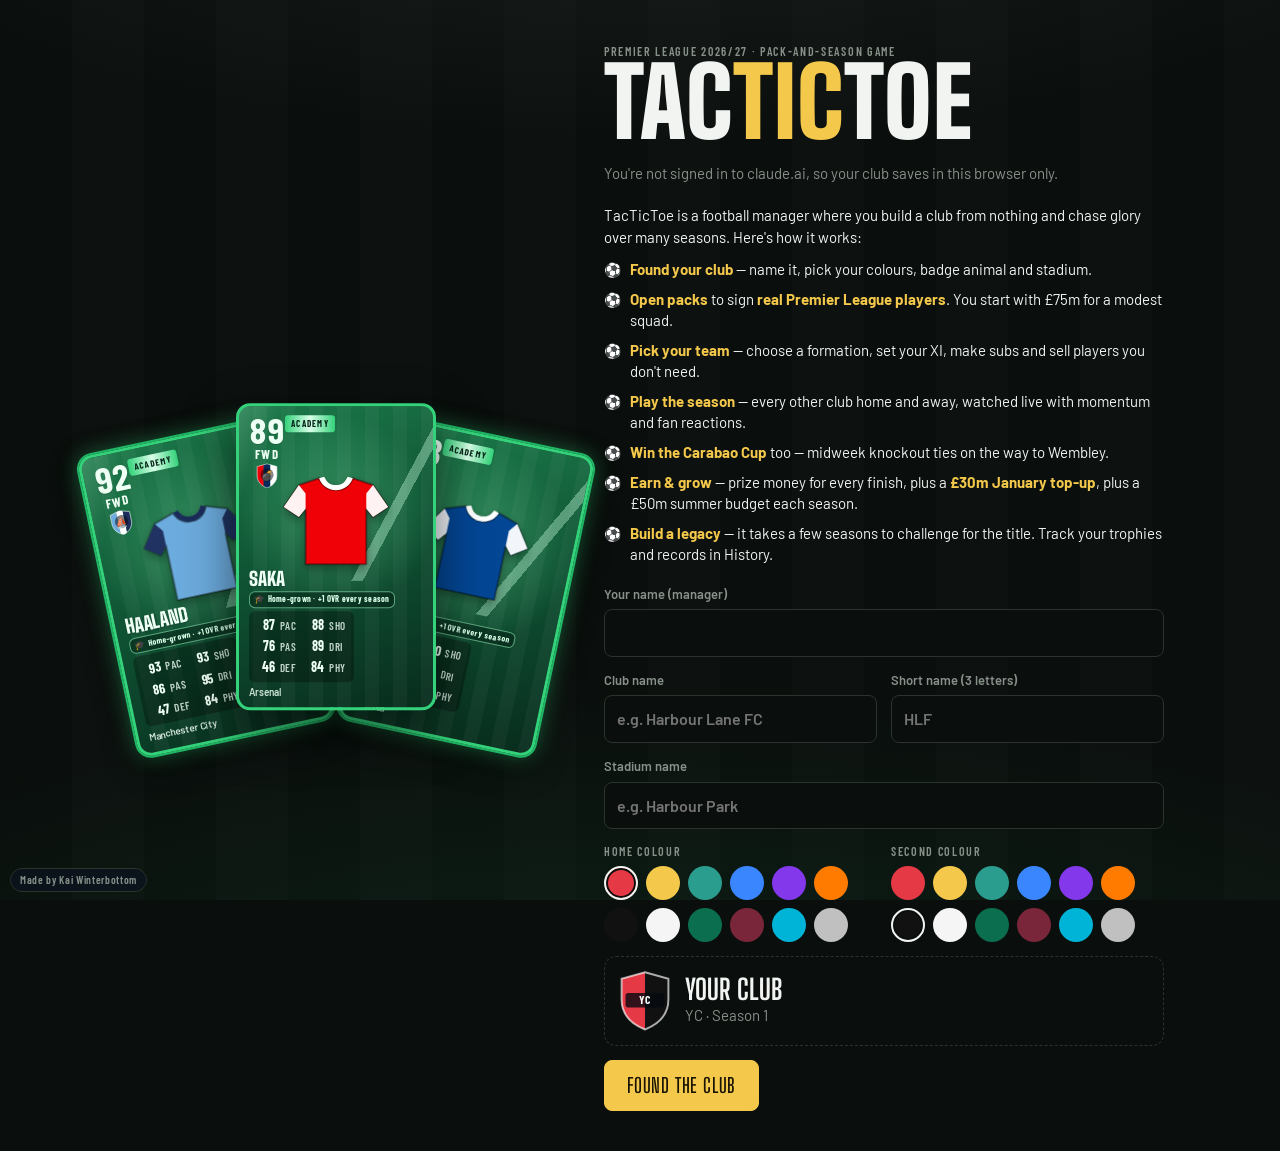
==== index.html @ 70d5816b "Two-legged European ties, Carabao Cup rename, non-sticky mobile header - UCL/UEL/UECL rounds before " ====
<!doctype html>
<!--
  TacTicToe  |  (c) 2026 Kai Winterbottom. All Rights Reserved.
  See the LICENSE file in this repository.
-->
<html lang="en">
<head>
<meta charset="utf-8">
<meta name="viewport" content="width=device-width, initial-scale=1, viewport-fit=cover">
<style>html,body{margin:0;padding:0}*{box-sizing:border-box}img{max-width:100%}[hidden]{display:none!important}</style>
<title>TacTicToe</title>
<link rel="preconnect" href="https://fonts.googleapis.com">
<link rel="stylesheet" href="https://fonts.googleapis.com/css2?family=Big+Shoulders+Display:wght@700;900&family=Barlow:wght@400;500;600;700&family=Barlow+Condensed:wght@500;600;700&display=swap">
<style>
/* Layout: floodlit matchday — a sticky club bar over one working view at a time (club, packs, squad pitch, table, fixtures); overlays for pack openings and live matches. Single dark look by choice. */
:root{
  --night:#0a0e0c; --stand:#131a16; --stand2:#1b241e; --line:#2a332c;
  --chalk:#f1f4f1; --muted:#879189; --flood:#f4c84b; --flood-ink:#1a1405;
  --turf:#1d6644; --turf2:#1a5c3d; --win:#43c383; --draw:#d2ac4a; --loss:#e8634f;
  --bronze:#b97a4c; --silver:#b9c3d0; --gold:#e9c45c; --elite:#c63c5c;
  --c-money:#43c383; --c-blue:#3aa0ff; --c-purple:#a579ff; --c-pink:#ff5c8a; --c-teal:#2bd4c0; --c-orange:#ff8a3c;
  --display:"Big Shoulders Display","Impact","Arial Narrow",sans-serif;
  --body:"Barlow",system-ui,-apple-system,"Segoe UI",sans-serif;
  --num:"Barlow Condensed","Arial Narrow",system-ui,sans-serif;
  color-scheme:dark;
}
*{box-sizing:border-box}
html,body{min-height:100%}
body{background:var(--night);color:var(--chalk);font-family:var(--body);font-size:15px;line-height:1.45;
  background-image:radial-gradient(120% 55% at 50% -14%,rgba(255,250,235,.06),transparent 55%),radial-gradient(135% 72% at 50% 118%,rgba(21,110,64,.20),transparent 60%),repeating-linear-gradient(90deg,transparent 0 72px,rgba(255,255,255,.012) 72px 144px);background-attachment:fixed}
body::before{content:"";position:fixed;inset:0 0 auto;height:env(safe-area-inset-top,0px);z-index:10;background:var(--night)}
button{font:inherit;color:inherit;cursor:pointer}
button:focus-visible,input:focus-visible,select:focus-visible{outline:2px solid var(--flood);outline-offset:2px}
.wrap{max-width:1080px;margin:0 auto;padding-left:max(16px,env(safe-area-inset-left,0px));padding-right:max(16px,env(safe-area-inset-right,0px))}
h1,h2,h3{font-family:var(--display);font-weight:900;letter-spacing:.01em;line-height:1;margin:0;text-wrap:balance;text-transform:uppercase}
h2{background:linear-gradient(100deg,var(--chalk),var(--flood) 88%);-webkit-background-clip:text;background-clip:text;color:transparent}
.eyebrow{font-family:var(--num);font-weight:600;font-size:12px;letter-spacing:.14em;text-transform:uppercase;color:var(--muted)}
.num{font-family:var(--num);font-variant-numeric:tabular-nums}
.btn{display:inline-flex;align-items:center;justify-content:center;gap:8px;border:1px solid var(--line);background:var(--stand2);padding:10px 16px;border-radius:8px;font-weight:600}
.btn:hover{border-color:var(--muted)}
.btn.primary{background:var(--flood);color:var(--flood-ink);border-color:var(--flood);font-family:var(--display);font-size:20px;letter-spacing:.04em;text-transform:uppercase;padding:10px 22px}
.btn.primary:hover{filter:brightness(1.07)}
.btn:disabled{opacity:.45;cursor:not-allowed}
.btn.small{padding:6px 10px;font-size:13px}
.btn.danger{border-color:var(--loss);color:var(--loss);background:transparent}
.btn.coffee{background:#ffdd00;color:#1a1405;border-color:#ffdd00;font-weight:700;text-decoration:none}
.btn.coffee:hover{filter:brightness(1.05);border-color:#ffdd00}
.btn.coffee.tiny{padding:3px 9px;font-size:11px;border-radius:7px;align-self:flex-start}
.brand{display:flex;flex-direction:column;gap:5px;min-width:0}
.brandname{font-family:var(--display);font-weight:900;font-size:26px;text-transform:uppercase;line-height:.85;letter-spacing:.01em}
.brandname span{color:var(--flood)}
@media (max-width:560px){.brandname{font-size:22px}}
.coffee-link{display:inline-block;margin-top:4px;color:var(--muted);font-size:13px;text-decoration:underline;text-underline-offset:3px}
.coffee-link:hover{color:var(--flood)}

/* top bar */
.bar{position:sticky;top:env(safe-area-inset-top,0px);z-index:5;background:linear-gradient(180deg,rgba(9,13,11,.97),rgba(9,13,11,.9));backdrop-filter:blur(8px);border-bottom:2px solid var(--flood)}
.bar .wrap{display:flex;align-items:center;gap:14px;padding-block:10px;flex-wrap:wrap}
.club-id{display:flex;align-items:center;gap:10px;min-width:0;flex:1}
.club-id .nm{font-family:var(--display);font-weight:900;font-size:22px;text-transform:uppercase;white-space:nowrap;overflow:hidden;text-overflow:ellipsis}
.club-id .sub{font-size:12px;color:var(--muted)}
.stats{display:flex;gap:18px}
@media (max-width:560px){.club-id{flex-basis:100%}.stats{width:100%;justify-content:space-between}.club-id .nm{white-space:normal;font-size:20px}}
.stat .v{font-family:var(--num);font-weight:700;font-size:22px;line-height:1}
.stat .v.money{color:var(--c-money)} .stat .v.pos{color:var(--flood)} .stat .v.md{color:var(--chalk)}
.tabs{display:flex;gap:2px;overflow-x:auto;scrollbar-width:none}
.tabs .wrap{display:flex;gap:4px;padding-block:0}
.tab{background:none;border:0;border-bottom:3px solid transparent;padding:10px 12px;font-family:var(--num);font-weight:600;letter-spacing:.1em;text-transform:uppercase;color:var(--muted);font-size:14px;white-space:nowrap}
.tab[aria-current="page"]{color:var(--chalk);border-bottom:3px solid var(--flood)}
.tab:hover{color:var(--chalk)}
.tab.owner{color:var(--flood)}.tab.owner::before{content:"★ "}
main{padding-block:22px 60px}
.panel{position:relative;background:linear-gradient(180deg,var(--stand2),var(--stand));border:1px solid var(--line);border-radius:12px;padding:18px;overflow:hidden}
.panel::before{content:"";position:absolute;top:0;left:0;right:0;height:2px;background:var(--flood);opacity:.32}
.grid2{display:grid;grid-template-columns:minmax(0,1.3fr) minmax(0,1fr);gap:18px}
@media (max-width:760px){.grid2{grid-template-columns:minmax(0,1fr)}}
.stack{display:flex;flex-direction:column;gap:14px}
.row{display:flex;gap:10px;align-items:center;flex-wrap:wrap}
.muted{color:var(--muted)}
.toast{position:fixed;left:50%;bottom:calc(20px + env(safe-area-inset-bottom,0px));transform:translateX(-50%);background:var(--chalk);color:var(--night);padding:10px 16px;border-radius:8px;font-weight:600;z-index:50;box-shadow:0 8px 30px rgba(0,0,0,.4);max-width:calc(100% - 32px)}

/* fixture hero */
.venue{display:flex;align-items:center;gap:8px;font-size:13px;color:var(--muted);font-weight:600}
.vtag{font-family:var(--num);font-weight:700;font-size:11px;letter-spacing:.08em;padding:2px 8px;border-radius:6px;color:#0c1320}
.vtag.home{background:var(--win)} .vtag.away{background:var(--flood)}
.fixture{display:grid;grid-template-columns:1fr auto 1fr;align-items:center;gap:12px;padding-block:10px}
.fixture .side{display:flex;flex-direction:column;align-items:center;gap:8px;text-align:center;min-width:0}
.fixture .side b{font-family:var(--display);font-size:24px;text-transform:uppercase;line-height:1.05}
.fixture .vs{font-family:var(--display);font-size:40px;color:var(--flood)}
.strength{display:grid;grid-template-columns:auto 1fr auto;gap:6px 10px;align-items:center;font-size:13px}
.meter{height:8px;background:var(--line);border-radius:4px;overflow:hidden}
.meter i{display:block;height:100%;background:linear-gradient(90deg,#f4c84b,#f58a3c)}
.form{display:flex;gap:4px}
.form span{width:22px;height:22px;border-radius:4px;display:grid;place-items:center;font-family:var(--num);font-weight:700;font-size:13px;color:var(--night)}
.W{background:var(--win)}.D{background:var(--draw)}.L{background:var(--loss)}

.rule{border:0;border-top:1px solid var(--line);margin:4px 0;width:100%}
.h2h{display:flex;flex-direction:column;gap:8px;border-top:1px solid var(--line);padding-top:12px}
.h2hrec{font-family:var(--num);font-weight:700;font-size:14px}
.h2hrec .hw{color:var(--win)} .h2hrec .hd{color:var(--draw)} .h2hrec .hl{color:var(--loss)}
.h2hlist{display:flex;flex-direction:column;gap:4px}
.h2hrow{display:grid;grid-template-columns:1fr auto auto 26px;gap:10px;align-items:center;font-size:13px;padding:5px 8px;background:var(--stand2);border-radius:6px}
.h2hrow .res2{text-align:right;color:var(--flood)}
.rp{width:22px;height:22px;border-radius:4px;display:grid;place-items:center;font-family:var(--num);font-weight:700;font-size:12px;color:#0c1320}
.rp.W{background:var(--win)} .rp.D{background:var(--draw)} .rp.L{background:var(--loss);color:#fff}
.split{display:grid;grid-template-columns:1fr 1fr;gap:20px}
@media (max-width:560px){.split{grid-template-columns:1fr}}
.mini{display:flex;align-items:center;gap:8px;padding:6px 8px;border-radius:6px;font-size:14px;background:var(--stand2)}
.mini .grow{flex:1;min-width:0;white-space:nowrap;overflow:hidden;text-overflow:ellipsis}
.mini.me{background:rgba(244,200,75,.14);color:var(--flood)}
.mini .num{min-width:30px}
/* packs */
.packs{display:grid;grid-template-columns:repeat(auto-fill,minmax(220px,1fr));gap:16px}
.pack{position:relative;border-radius:14px;padding:18px;border:1px solid var(--line);background:var(--stand);display:flex;flex-direction:column;gap:10px;overflow:hidden}
.pack .foil{height:150px;border-radius:10px;display:grid;place-items:center;position:relative;overflow:hidden}
.pack .foil::after{content:"";position:absolute;inset:-50%;background:linear-gradient(115deg,transparent 40%,rgba(255,255,255,.35) 50%,transparent 60%);transform:translateX(-40%);transition:transform .8s}
.pack:hover .foil::after{transform:translateX(40%)}
.pack .foil span{font-family:var(--display);font-weight:900;font-size:34px;letter-spacing:.04em;text-transform:uppercase;color:rgba(0,0,0,.55);mix-blend-mode:multiply}
.pack h3{font-size:24px}
.pack ul{margin:0;padding-left:18px;color:var(--muted);font-size:13px}
.pack .price{font-family:var(--num);font-weight:700;font-size:24px;color:var(--flood)}
.f-bronze{background:linear-gradient(135deg,#9a5a2e,#e8a265 48%,#7a4420)}
.f-silver{background:linear-gradient(135deg,#8793a3,#f0f5fb 48%,#6f7a89)}
.f-gold{background:linear-gradient(135deg,#b88718,#ffe690 48%,#9a7212)}
.f-elite{background:linear-gradient(120deg,#6d0f8a 0%,#c63c5c 38%,#f2cf6a 68%,#2aa0d6 100%)}

/* player card: club colours fill the card, rarity is the frame */
.card{--k1:#888;--k2:#444;--k3:transparent;--ink:#fff;--panel:rgba(0,0,0,.28);--rim:var(--bronze);
  position:relative;width:168px;aspect-ratio:3/4.6;max-width:100%;border-radius:14px;padding:9px 10px 8px;overflow:hidden;
  background:
    linear-gradient(118deg,transparent 0 71.5%,var(--k3) 71.5% 75.5%,transparent 75.5%) top/100% 58% no-repeat,
    linear-gradient(118deg,transparent 0 64%,var(--k2) 64% 71%,transparent 71%) top/100% 58% no-repeat,
    radial-gradient(ellipse 72% 48% at 50% 40%,rgba(255,255,255,.3),transparent 72%),
    linear-gradient(165deg,color-mix(in srgb,var(--k1) 86%,#fff) 0%,var(--k1) 36%,color-mix(in srgb,var(--k1) 50%,#000) 100%);
  color:var(--ink);display:flex;flex-direction:column;gap:3px;text-align:left;
  border:3px solid var(--rim);box-shadow:0 0 0 1px rgba(0,0,0,.5),0 8px 22px rgba(0,0,0,.4)}
.card.silver{--rim:var(--silver)} .card.gold{--rim:var(--gold)}
.card.elite{--rim:var(--gold);box-shadow:0 0 0 2px var(--elite),0 0 26px rgba(233,196,92,.55),0 10px 30px rgba(0,0,0,.5)}
.card::after{content:"";position:absolute;inset:0;pointer-events:none;background:linear-gradient(115deg,transparent 30%,rgba(255,255,255,.2) 44%,transparent 54%);background-size:250% 100%;background-position:100% 0}
.card.elite::after{animation:sheen 3.2s ease-in-out infinite}
.card.prospect{--rim:#9b5cff;color:#f3eaff;box-shadow:0 0 0 2px #7a3cff,0 0 24px rgba(123,60,255,.55),0 10px 30px rgba(0,0,0,.5);
  background:
    linear-gradient(118deg,transparent 0 71.5%,rgba(221,196,255,.42) 71.5% 75.5%,transparent 75.5%) top/100% 58% no-repeat,
    radial-gradient(ellipse 70% 46% at 50% 36%,rgba(176,122,255,.42),transparent 72%),
    linear-gradient(160deg,#4a1f86 0%,#2c1458 46%,#160a30 100%)}
.card.prospect .rar{background:linear-gradient(90deg,#9b5cff,#e6d4ff,#9b5cff);color:#1a0b33}
.card.prospect::after{animation:sheen 3.2s ease-in-out infinite}
.card.prospect .ovr .rise{font-size:15px;color:#d9b8ff;vertical-align:super;margin-left:1px;text-shadow:0 0 6px rgba(155,92,255,.75)}
.card .pnote{font-family:var(--num);font-weight:700;font-size:8.5px;letter-spacing:.03em;text-align:center;background:rgba(20,8,40,.5);border:1px solid rgba(199,160,255,.6);color:#e9dcff;border-radius:6px;padding:2px 4px;position:relative;z-index:1;line-height:1.25}
.prospecttip{background:linear-gradient(120deg,rgba(123,60,255,.18),rgba(123,60,255,.05));border:1px solid rgba(155,92,255,.5);border-radius:12px;padding:12px 14px;font-size:14px;color:#f3eaff}
.prospecttip b{color:#b78cff}
.ucltip{background:linear-gradient(120deg,rgba(58,160,255,.16),rgba(58,160,255,.05));border:1px solid rgba(58,160,255,.5);border-radius:12px;padding:12px 14px;font-size:14px;color:#eaf3ff;margin-top:10px}
.ucltip b{color:var(--c-blue)}
/* updates / changelog */
.tab.fresh{color:var(--c-pink)}
.tab .newdot{display:inline-block;margin-left:6px;font-family:var(--num);font-size:9px;font-weight:700;letter-spacing:.08em;background:var(--c-pink);color:#2a0712;padding:1px 5px;border-radius:9px;vertical-align:1px}
.uphead{display:flex;flex-direction:column;gap:6px}
.uplist{display:grid;grid-template-columns:repeat(auto-fill,minmax(300px,1fr));gap:14px}
.upcard{position:relative;background:var(--stand);border:1px solid var(--line);border-left:4px solid var(--acc);border-radius:14px;padding:16px 16px 14px;display:flex;flex-direction:column;gap:9px;overflow:hidden}
.upcard::before{content:"";position:absolute;inset:0;background:radial-gradient(120% 70% at 0% 0%,color-mix(in srgb,var(--acc) 16%,transparent),transparent 60%);pointer-events:none}
.uptop{display:flex;align-items:center;justify-content:space-between;position:relative}
.uptag{font-family:var(--num);font-weight:700;font-size:10px;letter-spacing:.12em;background:var(--acc);color:#07121f;padding:2px 8px;border-radius:5px}
.upwhen{font-family:var(--num);font-size:11px;color:var(--muted);letter-spacing:.06em;text-transform:uppercase}
.uptitle{font-family:var(--display);font-size:22px;line-height:1;margin:0;position:relative}
.upbody{margin:0;font-size:14px;line-height:1.5;color:var(--chalk);opacity:.92;position:relative}
.upitems{margin:0;padding:0;list-style:none;display:flex;flex-direction:column;gap:5px;position:relative}
.upitems li{position:relative;padding-left:18px;font-size:13px;line-height:1.4;color:var(--muted)}
.upitems li::before{content:"";position:absolute;left:4px;top:7px;width:6px;height:6px;border-radius:50%;background:var(--acc)}
.roadgrid{display:grid;grid-template-columns:repeat(auto-fill,minmax(230px,1fr));gap:12px}
.roadcard{background:var(--stand2);border:1px dashed var(--line);border-radius:12px;padding:13px 14px;display:flex;flex-direction:column;gap:5px}
.roadcard b{font-size:14px}.roadcard span{font-size:12.5px;color:var(--muted);line-height:1.45}
.feedbackbox{display:flex;align-items:flex-start;gap:14px;background:linear-gradient(120deg,color-mix(in srgb,var(--flood) 16%,var(--stand)),var(--stand));border:1px solid var(--flood);border-radius:14px;padding:16px 18px}
.feedbackbox .fbico{font-size:26px;line-height:1;flex:none}
.feedbackbox b{font-family:var(--display);font-size:19px;text-transform:uppercase;letter-spacing:.01em}
.feedbackbox p{margin:5px 0 0;font-size:14px;line-height:1.5;color:var(--chalk)}
.feedbackbox a{color:var(--flood);font-weight:700;text-decoration:underline;text-underline-offset:3px;word-break:break-all}
@media (max-width:460px){.uplist{grid-template-columns:1fr}}
.futurebanner{position:fixed;right:0;top:50%;transform:translateY(-50%);z-index:30;writing-mode:vertical-rl;text-orientation:mixed;background:linear-gradient(180deg,#9b5cff,#3a1a70);color:#fff;font-family:var(--display);font-weight:900;letter-spacing:.16em;text-transform:uppercase;padding:18px 10px;border-radius:14px 0 0 14px;font-size:15px;box-shadow:0 0 22px rgba(123,60,255,.55),-4px 0 14px rgba(0,0,0,.4);border:2px solid rgba(199,160,255,.7);border-right:none;animation:fbglow 2.6s ease-in-out infinite}
@keyframes fbglow{50%{box-shadow:0 0 34px rgba(123,60,255,.85),-4px 0 14px rgba(0,0,0,.4)}}
@media (max-width:860px){.futurebanner{position:static;writing-mode:horizontal-tb;transform:none;border-radius:12px;border-right:2px solid rgba(199,160,255,.7);text-align:center;margin-bottom:2px}}
@media (prefers-reduced-motion:reduce){.futurebanner{animation:none}}
.finestbanner{position:fixed;left:0;top:50%;transform:translateY(-50%);z-index:30;writing-mode:vertical-rl;text-orientation:mixed;background:linear-gradient(180deg,#3aa0ff,#0e2c62);color:#fff;font-family:var(--display);font-weight:900;letter-spacing:.16em;text-transform:uppercase;padding:18px 10px;border-radius:0 14px 14px 0;font-size:15px;box-shadow:0 0 22px rgba(58,160,255,.55),4px 0 14px rgba(0,0,0,.4);border:2px solid rgba(141,190,255,.7);border-left:none;animation:fbglowb 2.6s ease-in-out infinite}
@keyframes fbglowb{50%{box-shadow:0 0 34px rgba(58,160,255,.85),4px 0 14px rgba(0,0,0,.4)}}
@media (max-width:860px){.finestbanner{position:static;writing-mode:horizontal-tb;transform:none;border-radius:12px;border-left:2px solid rgba(141,190,255,.7);text-align:center;margin-bottom:2px}}
@media (prefers-reduced-motion:reduce){.finestbanner{animation:none}}
/* news tab */
.newshero{display:flex;align-items:center;gap:16px;background:linear-gradient(120deg,color-mix(in srgb,var(--flood) 18%,var(--stand)),var(--stand));border:1px solid var(--line);border-left:4px solid var(--flood);border-radius:14px;padding:16px 18px}
.newshero .nherohead{font-family:var(--display);font-size:clamp(24px,5vw,34px);line-height:.98;margin:2px 0 4px}
.newshero .nherosub{margin:0;color:var(--muted);font-size:14px}
.newscols{display:grid;grid-template-columns:1.15fr .85fr;gap:16px;align-items:start}
.newsgrid{display:grid;grid-template-columns:1fr;gap:10px}
.newscard{background:var(--stand);border:1px solid var(--line);border-left:3px solid var(--acc,var(--flood));border-radius:12px;padding:13px 14px;display:flex;flex-direction:column;gap:5px}
.newscard .nctop{display:flex;align-items:center;gap:8px}
.newscard .nsrc{font-family:var(--num);font-size:10px;letter-spacing:.1em;text-transform:uppercase;color:var(--acc,var(--flood))}
.newscard .newstag{margin-left:auto;font-family:var(--num);font-size:9px;font-weight:700;letter-spacing:.06em;padding:1px 6px;border-radius:7px;text-transform:uppercase}
.newstag.pl{background:rgba(58,160,255,.18);color:var(--c-blue)} .newstag.eu{background:rgba(123,60,255,.18);color:#b78cff}
.newscard .nhead{font-family:var(--display);font-size:18px;line-height:1.06;margin:0}
.newscard .nbody{margin:0;font-size:13px;color:var(--muted);line-height:1.45}
.plres{display:grid;grid-template-columns:repeat(auto-fill,minmax(148px,1fr));gap:7px}
.plrow{display:grid;grid-template-columns:18px 1fr auto 1fr 18px;align-items:center;gap:6px;background:var(--stand2);border-radius:9px;padding:7px 9px;font-family:var(--num);font-size:12px}
.plrow .pn{font-weight:700}.plrow .pn.r{text-align:right}
.plrow .sc{font-weight:700;background:var(--night);padding:1px 7px;border-radius:6px;white-space:nowrap;color:var(--chalk)}
.plrow.me{box-shadow:0 0 0 1px var(--flood)}
@media (max-width:820px){.newscols{grid-template-columns:1fr}}
/* card collection */
.collprog{display:flex;align-items:center;gap:12px}
.collbar{flex:1;height:10px;background:var(--line);border-radius:5px;overflow:hidden}
.collbar i{display:block;height:100%;background:linear-gradient(90deg,var(--c-blue),var(--flood));border-radius:5px}
.collprog b{font-family:var(--num);color:var(--flood);white-space:nowrap}
.collsec{display:flex;flex-direction:column;gap:9px;margin-top:6px}
.collclub{display:flex;flex-direction:column;gap:6px}
.collhead{display:flex;align-items:center;gap:8px}
.collhead .collcount{margin-left:auto;font-family:var(--num);font-size:12px;color:var(--muted)}
.collhead .clubnm{font-family:var(--display);text-transform:uppercase;font-size:18px}
.collgrid{display:grid;grid-template-columns:repeat(auto-fill,minmax(148px,1fr));gap:6px}
.collitem{display:flex;align-items:center;gap:7px;padding:6px 9px;border-radius:8px;background:var(--stand);border:1px solid var(--line);border-left:3px solid var(--acc,var(--flood));opacity:.42;position:relative}
.collitem.got{opacity:1}
.collitem .covr{font-family:var(--num);font-weight:700;font-size:15px;min-width:22px;text-align:center}
.collitem .cnm{font-size:12.5px;font-weight:600;overflow:hidden;text-overflow:ellipsis;white-space:nowrap}
.collitem .cpos{font-family:var(--num);font-size:9px;color:var(--muted);margin-left:auto}
.collitem .ctick{color:var(--win);font-weight:900;font-size:13px;flex:none}
.collitem .clock{color:var(--muted);font-size:12px;flex:none}
/* youth academy */
.acadlist{display:flex;flex-direction:column;gap:7px}
.acadrow{display:flex;align-items:center;gap:11px;background:var(--stand2);border-radius:10px;padding:9px 12px;border-left:3px solid var(--c-money)}
.acadrow.gone{opacity:.55;border-left-color:var(--muted)}
.acadrow .acovr{font-family:var(--num);font-weight:700;font-size:17px;min-width:26px;text-align:center}
.acadrow b{font-size:15px;display:block;overflow:hidden;text-overflow:ellipsis;white-space:nowrap}
.acadrow .acmeta{font-size:12px;color:var(--muted)}
.acadrow .acstatus{margin-left:auto;font-family:var(--num);font-size:11px;font-weight:700;letter-spacing:.04em;padding:3px 9px;border-radius:8px;white-space:nowrap}
.acadrow .acstatus.in{background:rgba(67,195,131,.18);color:var(--c-money)}
.acadrow .acstatus.out{background:rgba(255,255,255,.06);color:var(--muted)}
/* academy prospect profiles */
.ppgenflag{font-family:var(--num);font-size:11px;font-weight:700;color:var(--gold)}
.ppgrid{display:grid;grid-template-columns:repeat(auto-fill,minmax(300px,1fr));gap:12px}
.ppcard{background:var(--stand2);border:1px solid var(--line);border-top:3px solid var(--muted);border-radius:12px;padding:13px 14px;display:flex;flex-direction:column;gap:9px}
.ppcard.good{border-top-color:var(--c-money)} .ppcard.elite{border-top-color:var(--c-blue)}
.ppcard.gen{border-top-color:var(--gold);box-shadow:0 0 0 1px rgba(244,200,74,.4),0 0 18px rgba(244,200,74,.12)}
.ppcard .pp-head{display:flex;align-items:center;gap:11px}
.ppcard .pp-ovr{font-family:var(--num);font-weight:700;font-size:26px;min-width:40px;text-align:center;line-height:1}
.ppcard .pp-head b{font-size:16px;display:block;overflow:hidden;text-overflow:ellipsis;white-space:nowrap}
.ppcard .pp-meta{font-size:12px;color:var(--muted)}
.ppcard .pp-pot{font-family:var(--num);font-size:11px;font-weight:700;letter-spacing:.03em;padding:4px 9px;border-radius:8px;align-self:flex-start;background:rgba(255,255,255,.06);color:var(--muted)}
.ppcard .pp-pot.good{background:rgba(67,195,131,.16);color:var(--c-money)}
.ppcard .pp-pot.elite{background:rgba(58,160,255,.16);color:var(--c-blue)}
.ppcard .pp-pot.gen{background:linear-gradient(90deg,rgba(244,200,74,.9),rgba(255,230,150,.9));color:#2a2000}
.ppcard .pp-bg{margin:0;font-size:13px;line-height:1.5;color:var(--chalk);opacity:.9}
/* club reputation */
.stats .v.rep{color:var(--c-purple)}
.repbox{border:1px solid color-mix(in srgb,var(--c-purple) 30%,var(--line))}
.reptier{font-family:var(--display);text-transform:uppercase;font-size:18px;color:var(--c-purple);line-height:1;text-align:right}
.repbar{position:relative;height:18px;background:var(--line);border-radius:9px;overflow:hidden}
.repbar i{display:block;height:100%;min-width:3px;background:linear-gradient(90deg,#7a3cff,#ff5c8a 55%,#f4c84b);border-radius:9px;transition:width .6s cubic-bezier(.2,.8,.2,1);box-shadow:0 0 14px rgba(165,121,255,.5)}
.repbar .reppct{position:absolute;right:9px;top:50%;transform:translateY(-50%);font-family:var(--num);font-weight:700;font-size:11px;color:#fff;text-shadow:0 1px 2px rgba(0,0,0,.7)}
/* European competitions */
.ehead{display:flex;align-items:center;gap:14px;background:var(--stand);border:1px solid var(--line);border-radius:14px;padding:16px 18px}
.ehead.ucl{border-color:#4f7cff;background:linear-gradient(120deg,rgba(79,124,255,.16),var(--stand))}
.ehead.uel{border-color:#ff8a2a;background:linear-gradient(120deg,rgba(255,138,42,.16),var(--stand))}
.ehead.uecl{border-color:#36d97a;background:linear-gradient(120deg,rgba(54,217,122,.16),var(--stand))}
.ehead .ebadge{font-size:30px;flex:none}
.ehead .estatus{color:var(--muted);font-size:14px}
.ehead .etag{margin-left:auto;font-family:var(--num);font-weight:700;font-size:12px;letter-spacing:.08em;padding:3px 9px;border-radius:8px;color:#fff;flex:none}
.etag.ucl{background:#4f7cff} .etag.uel{background:#ff8a2a} .etag.uecl{background:#36d97a;color:#042914}
.ebracket{display:flex;flex-direction:column;gap:7px}
.etie{display:grid;grid-template-columns:118px 1fr auto;align-items:center;gap:10px;background:var(--stand2);border-radius:10px;padding:9px 12px;border-left:3px solid var(--line)}
.etie.next{border-left-color:var(--flood);box-shadow:0 0 0 1px var(--flood)}
.etie.won{border-left-color:var(--win)} .etie.lost{border-left-color:var(--loss)}
.etie .eround{font-family:var(--num);font-size:11.5px;color:var(--muted);text-transform:uppercase;letter-spacing:.04em}
.etie .eopp{display:flex;align-items:center;gap:7px;font-weight:600;min-width:0}
.etie .eopp>span{overflow:hidden;text-overflow:ellipsis;white-space:nowrap}
.etie .eres{font-family:var(--num);font-weight:700;font-size:15px;white-space:nowrap}
.qzones{display:grid;grid-template-columns:repeat(3,1fr);gap:8px}
.qzone{border-radius:10px;padding:10px 12px;border-left:3px solid var(--line);background:var(--stand2)}
.qzone b{display:block;font-size:14px}.qzone span{font-size:12px;color:var(--muted)}
.qzone.ucl{border-left-color:#4f7cff} .qzone.uel{border-left-color:#ff8a2a} .qzone.uecl{border-left-color:#36d97a}
.eurocard{border:1px solid var(--flood)}
/* knockout bracket tree */
.bracket{display:flex;align-items:center;overflow-x:auto;padding:4px 2px 8px;scrollbar-width:thin}
.brd{flex:none;display:flex;flex-direction:column;align-items:center;gap:4px;min-width:76px;background:var(--stand2);border:1px solid var(--line);border-top:3px solid var(--line);border-radius:10px;padding:8px 9px}
.brd.next{border-top-color:var(--brc);box-shadow:0 0 0 1px var(--brc)}
.brd.won{border-top-color:var(--win)} .brd.lost{border-top-color:var(--loss);opacity:.72} .brd.up{opacity:.5}
.brline{flex:none;width:18px;height:3px;background:var(--line);border-radius:2px}
.brd .brround{font-family:var(--num);font-size:9px;letter-spacing:.05em;color:var(--muted);text-transform:uppercase;white-space:nowrap}
.brnode{display:flex;align-items:center;gap:4px}
.brnode .bropp{font-family:var(--num);font-weight:700;font-size:12px}
.brd .brres{font-family:var(--num);font-weight:700;font-size:13px;white-space:nowrap}
.brd.trophy{min-width:62px;background:transparent;border:none;border-top:none;gap:2px}
.brd.trophy .brtroph{font-size:24px;line-height:1;filter:grayscale(.6);opacity:.55}
.brd.trophy.won .brtroph{filter:drop-shadow(0 0 8px rgba(244,200,74,.8));opacity:1}
.brd.trophy.out{opacity:.4}
/* trophy celebration */
.trophyroom{overflow:hidden}
.trophyroom .confetti{position:absolute;inset:0;overflow:hidden;pointer-events:none;z-index:0}
.trophyroom .confetti i{position:absolute;top:-20px;border-radius:2px;opacity:.95;animation-name:confFall;animation-timing-function:linear;animation-iteration-count:infinite}
@keyframes confFall{0%{transform:translateY(-20px) rotate(0)}100%{transform:translateY(106vh) rotate(680deg)}}
.trophy-card{position:relative;z-index:1;display:flex;flex-direction:column;align-items:center;gap:8px;text-align:center;max-width:470px;padding:10px}
.trophy-glow{position:absolute;top:24px;width:280px;height:280px;border-radius:50%;background:radial-gradient(circle,var(--tc,rgba(244,200,74,.55)),transparent 68%);filter:blur(26px);animation:glowPulse 2.4s ease-in-out infinite;z-index:-1}
@keyframes glowPulse{0%,100%{transform:scale(.9);opacity:.55}50%{transform:scale(1.12);opacity:1}}
.trophy-icon{font-size:clamp(84px,22vw,128px);line-height:1;filter:drop-shadow(0 8px 20px rgba(0,0,0,.5));animation:trophyPop .7s cubic-bezier(.2,1.5,.4,1) both,trophyFloat 2.8s ease-in-out 1s infinite}
@keyframes trophyPop{0%{transform:scale(0) rotate(-25deg);opacity:0}100%{transform:scale(1) rotate(0);opacity:1}}
@keyframes trophyFloat{50%{transform:translateY(-12px)}}
.trophy-eyebrow{font-family:var(--num);font-weight:700;font-size:12px;letter-spacing:.2em;text-transform:uppercase;color:var(--tc,#f4c84b)}
.trophy-name{font-family:var(--display);font-size:clamp(34px,8vw,56px);line-height:.95;margin:0;text-transform:uppercase;background:linear-gradient(120deg,#fff,var(--tc,#f4c84b));-webkit-background-clip:text;background-clip:text;color:transparent}
.trophy-sub{margin:0;color:var(--chalk);font-size:16px;max-width:38ch}
.trophy-reward{display:flex;align-items:center;gap:12px;margin-top:6px;background:color-mix(in srgb,var(--tc,#f4c84b) 16%,var(--stand));border:1px solid var(--tc,#f4c84b);border-radius:12px;padding:10px 18px}
.trophy-reward span{font-family:var(--num);font-size:12px;letter-spacing:.06em;text-transform:uppercase;color:var(--muted)}
.trophy-reward b{font-family:var(--num);font-weight:700;font-size:24px;color:var(--tc,#f4c84b)}
.trophyroom .btn.primary{margin-top:10px}
@media (prefers-reduced-motion:reduce){.trophy-icon,.trophy-glow{animation:none}}
@media (max-width:560px){.qzones{grid-template-columns:1fr}.etie{grid-template-columns:88px 1fr auto}}
@media (prefers-reduced-motion:reduce){.card.prospect::after{animation:none}}
.card.ucl{--rim:var(--c-blue);color:#eaf3ff;box-shadow:0 0 0 2px var(--c-blue),0 0 24px rgba(58,160,255,.55),0 10px 30px rgba(0,0,0,.5);
  background:
    linear-gradient(118deg,transparent 0 71.5%,rgba(200,224,255,.42) 71.5% 75.5%,transparent 75.5%) top/100% 58% no-repeat,
    radial-gradient(ellipse 70% 46% at 50% 36%,rgba(120,180,255,.44),transparent 72%),
    linear-gradient(160deg,#17387a 0%,#0e2c62 46%,#071633 100%)}
.card.ucl .rar{background:linear-gradient(90deg,var(--c-blue),#dcebff,#dbeaff,var(--c-blue));color:#061634}
.card.ucl::after{animation:sheen 3.2s ease-in-out infinite}
.card.ucl .pnote{background:rgba(4,14,34,.5);border-color:rgba(141,190,255,.6);color:#d4e6ff}
@media (prefers-reduced-motion:reduce){.card.ucl::after{animation:none}}
/* home-grown academy card: emerald, club kit still on the shirt */
.card.academy{--rim:#34d27a;color:#eefff4;box-shadow:0 0 0 2px #1fb765,0 0 22px rgba(52,210,122,.45),0 10px 30px rgba(0,0,0,.5);
  background:
    linear-gradient(118deg,transparent 0 71.5%,rgba(200,255,224,.38) 71.5% 75.5%,transparent 75.5%) top/100% 58% no-repeat,
    repeating-linear-gradient(90deg,transparent 0 14px,rgba(255,255,255,.035) 14px 28px),
    radial-gradient(ellipse 70% 46% at 50% 36%,rgba(120,240,170,.34),transparent 72%),
    linear-gradient(160deg,#1c7a4a 0%,#0f5434 46%,#082c1d 100%)}
.card.academy .rar{background:linear-gradient(90deg,#34d27a,#d9ffe8,#34d27a);color:#06261a}
.card.academy::after{animation:sheen 3.2s ease-in-out infinite}
.card.academy .ovr .rise{font-size:15px;vertical-align:super;margin-left:1px;color:#9dffc6;text-shadow:0 0 6px rgba(52,210,122,.75)}
.card.academy .pnote{background:rgba(3,30,18,.5);border-color:rgba(157,255,198,.55);color:#d9ffe8}
@media (prefers-reduced-motion:reduce){.card.academy::after{animation:none}}
@keyframes sheen{0%{background-position:100% 0}60%,100%{background-position:-60% 0}}
.card .top{display:flex;justify-content:space-between;align-items:flex-start;position:relative;z-index:1}
.card .lhs{display:flex;flex-direction:column;align-items:center;gap:2px;line-height:1}
.card .ovr{font-family:var(--num);font-weight:700;font-size:36px;line-height:.85;text-shadow:0 1px 0 rgba(0,0,0,.15)}
.card .pos{font-family:var(--num);font-weight:700;font-size:13px;letter-spacing:.08em}
.card .rar{font-family:var(--num);font-weight:700;font-size:9px;letter-spacing:.14em;padding:2px 6px;border-radius:3px;background:var(--rim);color:#1a1405;text-transform:uppercase}
.card.elite .rar{background:linear-gradient(90deg,var(--gold),#fff1b8,var(--gold))}
.card .face{flex:1;display:grid;place-items:center;min-height:0;position:relative;margin-top:-18px}
.card .face svg{width:62%;height:auto;filter:drop-shadow(0 4px 5px rgba(0,0,0,.35))}
.card .pname{text-shadow:0 1px 2px rgba(0,0,0,.25);font-family:var(--display);font-weight:900;font-size:19px;text-transform:uppercase;text-align:center;line-height:1;white-space:nowrap;overflow:hidden;text-overflow:ellipsis;position:relative}
.card .attrs{display:grid;grid-template-columns:1fr 1fr;gap:1px 10px;font-family:var(--num);font-size:11px;font-weight:600;background:var(--panel);border-radius:6px;padding:4px 8px;position:relative}
.card .attrs div{display:flex;gap:5px;align-items:baseline}
.card .attrs b{font-size:14px;min-width:18px;text-align:right}
.card .attrs span{opacity:.8;letter-spacing:.04em}
.card .foot{display:flex;justify-content:space-between;gap:6px;font-size:10px;font-weight:600;opacity:.85;position:relative}
.card .foot span:first-child{white-space:nowrap;overflow:hidden;text-overflow:ellipsis;min-width:0}
.card.sm{width:104px;padding:6px 7px 6px;border-width:2px;border-radius:11px}
.card.sm .ovr{font-size:26px}.card.sm .pos{font-size:10px}.card.sm .pname{font-size:13px}
.card.sm .attrs,.card.sm .foot,.card.sm .rar{display:none}
.card.sm .face{margin-top:-10px}.card.sm .face svg{width:66%}
.card.sel{outline:3px solid var(--flood);outline-offset:3px}
.card .tag{position:absolute;top:5px;right:5px;z-index:2;background:var(--night);color:var(--flood);font-family:var(--num);font-size:10px;font-weight:700;padding:1px 6px;border-radius:10px;border:1px solid var(--flood);white-space:nowrap}
.card.sm .tag{top:5px;right:4px}
@media (prefers-reduced-motion:reduce){.card.elite::after{animation:none}}

/* overlay */
.overlay{position:fixed;inset:0;z-index:40;background:rgba(5,9,16,.94);display:flex;flex-direction:column;align-items:center;justify-content:center;gap:22px;
  padding:calc(20px + env(safe-area-inset-top,0px)) max(16px,env(safe-area-inset-right,0px)) calc(20px + env(safe-area-inset-bottom,0px)) max(16px,env(safe-area-inset-left,0px));overflow-y:auto}
.overlay::before{content:"";position:absolute;inset:0;pointer-events:none;background:radial-gradient(circle at 50% 30%,var(--glow,rgba(244,200,75,.18)),transparent 55%)}
.overlay>*{position:relative}
.reveal{display:flex;gap:16px;flex-wrap:wrap;justify-content:center;max-width:720px}
.flip{width:168px;aspect-ratio:3/4.6;perspective:900px}
@media (max-width:460px){.flip{width:150px}}
.flip .in{position:relative;width:100%;height:100%;transition:transform .6s cubic-bezier(.2,.8,.2,1);transform-style:preserve-3d}
.flip.open .in{transform:rotateY(180deg)}
.flip .back,.flip .front{position:absolute;inset:0;backface-visibility:hidden}
.flip .front{transform:rotateY(180deg)}
.flip .front .card{width:100%}
.flip .back{border-radius:12px 12px 22px 22px;display:grid;place-items:center;border:2px solid rgba(255,255,255,.25)}
.flip .back span{font-family:var(--display);font-size:46px;font-weight:900;color:rgba(0,0,0,.45)}
.sealed{width:200px;height:280px;border-radius:16px;display:grid;place-items:center;box-shadow:0 20px 60px rgba(0,0,0,.6);animation:bob 2s ease-in-out infinite;border:0}
.sealed span{font-family:var(--display);font-size:40px;font-weight:900;color:rgba(0,0,0,.5);text-transform:uppercase;text-align:center;line-height:.95}
.sealed.shake{animation:shake .5s ease-in-out}
@keyframes bob{50%{transform:translateY(-8px)}}
@keyframes shake{20%{transform:rotate(-4deg) scale(1.03)}40%{transform:rotate(4deg) scale(1.06)}60%{transform:rotate(-3deg) scale(1.08)}80%{transform:rotate(2deg) scale(1.1)}100%{transform:scale(1.15);opacity:0}}
@media (prefers-reduced-motion:reduce){.sealed{animation:none}.flip .in{transition:none}.sealed.shake{animation:none}}

/* scoreboard */
.board{background:#05080e;border:2px solid var(--line);border-radius:14px;padding:16px 20px;width:min(560px,100%);display:grid;grid-template-columns:1fr auto 1fr;gap:12px;align-items:center}
.board .tm{display:flex;flex-direction:column;align-items:center;gap:6px;text-align:center;font-family:var(--display);font-size:18px;text-transform:uppercase;line-height:1}
.board .sc{font-family:var(--num);font-weight:700;font-size:58px;color:var(--flood);line-height:1;text-align:center;letter-spacing:.04em}
.board .clk{font-family:var(--num);font-size:16px;color:var(--muted);text-align:center}
.feed{width:min(560px,100%);max-height:272px;overflow-y:auto;display:flex;flex-direction:column;gap:6px;padding-bottom:4px;-webkit-mask-image:linear-gradient(to bottom,#000 calc(100% - 18px),transparent);mask-image:linear-gradient(to bottom,#000 calc(100% - 18px),transparent)}
.ev{display:grid;grid-template-columns:42px 1fr;gap:8px;padding:8px 12px;background:var(--stand);border-radius:8px;border-left:3px solid var(--line);animation:in .3s ease-out}
.ev.ev-goal{border-left-color:var(--flood);background:color-mix(in srgb,var(--flood) 12%,var(--stand))} .ev.ev-goal.ev-them{border-left-color:var(--loss);background:color-mix(in srgb,var(--loss) 12%,var(--stand))}
.ev.ev-goal b{color:var(--flood)} .ev.ev-goal.ev-them b{color:var(--loss)}
.ev.ev-save{border-left-color:var(--c-blue)} .ev.ev-wood{border-left-color:var(--c-orange)} .ev.ev-card{border-left-color:var(--gold)} .ev.ev-corner{border-left-color:var(--muted)}
.ev.ev-late{box-shadow:0 0 0 1px var(--flood)}
.ev .assist{color:var(--muted);font-size:12px} .ev .latetag{font-family:var(--num);font-size:9px;font-weight:700;background:var(--flood);color:var(--flood-ink);padding:1px 5px;border-radius:7px;letter-spacing:.06em;margin-left:4px}
.ev .yc{display:inline-block;width:11px;height:15px;background:linear-gradient(135deg,#ffd451,#e0a400);border-radius:2px;vertical-align:-3px;margin-right:5px;box-shadow:0 0 0 1px rgba(0,0,0,.35),0 1px 2px rgba(0,0,0,.4)}
.ev.ev-injury{border-left-color:var(--loss);background:color-mix(in srgb,var(--loss) 10%,var(--stand))}
.ev .injico{display:inline-block;color:var(--loss);font-weight:900;margin-right:4px}
.ev .injtag{font-family:var(--num);font-size:10px;font-weight:700;letter-spacing:.04em;padding:1px 6px;border-radius:7px;margin-left:4px;white-space:nowrap}
.ev .injtag.minor{background:rgba(255,138,60,.22);color:#ffb37a} .ev .injtag.moderate{background:rgba(232,99,79,.22);color:#ff9d8c} .ev .injtag.serious{background:var(--loss);color:#fff}
/* treatment room / injury hub */
.treatroom{border:1px solid color-mix(in srgb,var(--loss) 35%,var(--line))}
.injlist{display:flex;flex-direction:column;gap:7px}
.injrow{display:flex;align-items:center;gap:10px;background:var(--stand2);border-radius:10px;padding:9px 12px;border-left:3px solid var(--muted)}
.injrow.minor{border-left-color:var(--c-orange)} .injrow.moderate{border-left-color:var(--loss)} .injrow.serious{border-left-color:var(--loss);box-shadow:0 0 0 1px rgba(232,99,79,.4)}
.injrow b{font-size:15px;display:block;overflow:hidden;text-overflow:ellipsis;white-space:nowrap}
.injrow .injmeta{font-size:12px;color:var(--muted)}
.injrow .injdot{width:10px;height:10px;border-radius:50%;background:var(--loss);flex:none;box-shadow:0 0 8px rgba(232,99,79,.6)}
.injrow.minor .injdot{background:var(--c-orange);box-shadow:0 0 8px rgba(255,138,60,.6)}
.injrow .injout{margin-left:auto;font-family:var(--num);font-weight:700;font-size:20px;color:var(--loss);line-height:1;text-align:right}
.injrow .injout small{display:block;font-size:9px;font-weight:600;color:var(--muted);letter-spacing:.04em}
.ev .m{font-family:var(--num);font-weight:700;color:var(--muted)}
@keyframes in{from{opacity:.2;transform:translateY(6px)}}
/* live match stats */
.mstats{width:min(560px,100%);display:grid;grid-template-columns:1fr auto 1fr;gap:4px 14px;align-items:center;background:#05080e;border:1px solid var(--line);border-radius:12px;padding:8px 14px}
.mstats .mscol{display:grid;grid-template-rows:repeat(4,1fr);gap:4px;text-align:right}
.mstats .mscol.r{text-align:left}
.mstats .mscol b{font-family:var(--num);font-weight:700;font-size:15px;color:var(--chalk)}
.mstats .mslab{display:grid;grid-template-rows:repeat(4,1fr);gap:4px;text-align:center}
.mstats .mslab span{font-family:var(--num);font-size:10px;letter-spacing:.05em;color:var(--muted);text-transform:uppercase}
/* goal flash on the scoreboard */
.board.flash{animation:goalflash .9s ease-out} .board.flashT{animation:goalflashT .9s ease-out}
@keyframes goalflash{0%{box-shadow:0 0 0 0 var(--flood);border-color:var(--flood)}30%{box-shadow:0 0 34px 2px var(--flood)}100%{box-shadow:none;border-color:var(--line)}}
@keyframes goalflashT{0%{box-shadow:0 0 0 0 var(--loss);border-color:var(--loss)}30%{box-shadow:0 0 30px 2px var(--loss)}100%{box-shadow:none;border-color:var(--line)}}
/* player of the match */
.motm{width:min(560px,100%);display:flex;align-items:center;gap:10px;background:linear-gradient(120deg,rgba(244,200,74,.16),rgba(244,200,74,.04));border:1px solid var(--gold);border-radius:12px;padding:10px 14px}
.motm .motmlab{font-family:var(--num);font-size:10px;font-weight:700;letter-spacing:.1em;text-transform:uppercase;color:var(--gold)}
.motm .motmn{font-family:var(--display);font-size:20px;text-transform:uppercase;line-height:1}
.motm .motmr{margin-left:auto;font-family:var(--num);font-weight:700;font-size:20px;color:var(--gold)}
.motm .motmg{font-family:var(--num);font-weight:700;font-size:13px;color:var(--chalk);background:rgba(0,0,0,.3);padding:2px 7px;border-radius:7px}
/* pre-match approach selector */
.mentsel{width:100%;display:flex;flex-direction:column;align-items:stretch;gap:2px;margin-top:4px}
.mentbtns{display:grid;grid-template-columns:repeat(3,1fr);gap:8px}
.ment{font-family:var(--body);font-weight:600;font-size:14px;padding:9px 6px;border-radius:10px;border:1px solid var(--line);background:var(--stand);color:var(--chalk);cursor:pointer;transition:border-color .15s,background .15s}
.ment:hover{border-color:var(--muted)}
.ment.on{border-color:var(--flood);background:color-mix(in srgb,var(--flood) 16%,var(--stand));box-shadow:0 0 0 1px var(--flood)}
.menthint{text-align:center;font-size:12.5px;color:var(--muted);margin-top:7px;min-height:1.2em}
.cuptheme .ment.on{border-color:var(--win);background:color-mix(in srgb,var(--win) 16%,var(--stand));box-shadow:0 0 0 1px var(--win)}
@media (max-width:460px){.mentbtns{grid-template-columns:1fr}.mstats{padding:8px 10px;gap:3px 8px}.mstats .mscol b{font-size:14px}}
.pbar{width:min(560px,100%);height:6px;background:var(--line);border-radius:3px;overflow:hidden}
.pbar i{display:block;height:100%;background:var(--flood);width:0}

/* day countdown + rest days */
.dayov{gap:16px}
.daycard{background:var(--stand);border:2px solid var(--line);border-radius:18px;padding:20px 36px;text-align:center;min-width:220px;box-shadow:0 18px 50px rgba(0,0,0,.5)}
.daycard.match{border-color:var(--flood);box-shadow:0 0 0 2px var(--flood),0 18px 50px rgba(244,200,75,.25)}
.daycard.flip{animation:dflip .22s ease}
@keyframes dflip{from{transform:perspective(600px) rotateX(50deg);opacity:.25}to{transform:none;opacity:1}}
.dayweek{font-family:var(--num);font-weight:700;letter-spacing:.2em;text-transform:uppercase;color:var(--muted);font-size:14px}
.daybig{font-family:var(--display);font-weight:900;font-size:76px;line-height:.9;color:var(--chalk)}
.daycard.match .daybig{color:var(--flood)}
.daymon{font-family:var(--num);font-weight:600;letter-spacing:.1em;text-transform:uppercase;color:var(--muted);font-size:15px}
.daylabel{font-family:var(--num);font-weight:600;font-size:18px;letter-spacing:.04em;color:var(--chalk);min-height:24px;text-align:center}
.daylabel .md{font-family:var(--display);font-size:24px;color:var(--flood);letter-spacing:.06em}
.daydots{display:flex;gap:6px}
.daydots .dot2{width:8px;height:8px;border-radius:50%;background:var(--line);transition:background .2s}
.daydots .dot2.on{background:var(--flood)}
.restrow{display:flex;align-items:center;gap:10px;padding:1px 14px;color:var(--muted);font-size:11px;font-family:var(--num);letter-spacing:.1em;text-transform:uppercase}
.restrow::before,.restrow::after{content:"";height:1px;background:var(--line);flex:1}
@media (prefers-reduced-motion:reduce){.daycard.flip{animation:none}}
/* momentum */
.momrow{display:flex;align-items:center;gap:10px;width:min(560px,100%)}
.momrow .marr{font-size:18px;color:var(--chalk);transition:opacity .3s,transform .3s;transform-origin:center}
.momrow .marr.big{transform:scale(1.5)}
.mbar{position:relative;flex:1;height:10px;background:var(--line);border-radius:5px;overflow:visible}
.mbar .mcenter{position:absolute;left:50%;top:-3px;width:2px;height:16px;background:rgba(255,255,255,.4);transform:translateX(-50%)}
.mbar i{position:absolute;top:50%;width:16px;height:16px;border-radius:50%;border:2px solid #05080e;transform:translate(-50%,-50%);transition:left .35s ease,background .35s;box-shadow:0 2px 6px rgba(0,0,0,.5)}
.momcap{display:flex;justify-content:space-between;width:min(560px,100%);font-family:var(--num);font-weight:700;font-size:12px;letter-spacing:.06em;color:var(--muted)}
.momcap #momtxt{color:var(--chalk)}
/* cup night: green accent */
.cuptheme{--flood:#2bc46e; --flood-ink:#05230f; --glow:rgba(43,196,110,.22)}
.cuptheme .board{border-color:rgba(43,196,110,.4)}
.cuptheme .eyebrow{color:#7fe0a6}
.ucltheme{--flood:#4f7cff; --flood-ink:#060f2e; --glow:rgba(79,124,255,.26)}
.ucltheme .board,.ucltheme .preview-card{border-color:rgba(79,124,255,.45)} .ucltheme .eyebrow{color:#9db8ff}
.ueltheme{--flood:#ff8a2a; --flood-ink:#2a1300; --glow:rgba(255,138,42,.24)}
.ueltheme .board,.ueltheme .preview-card{border-color:rgba(255,138,42,.45)} .ueltheme .eyebrow{color:#ffc089}
.uecltheme{--flood:#36d97a; --flood-ink:#042914; --glow:rgba(54,217,122,.24)}
.uecltheme .board,.uecltheme .preview-card{border-color:rgba(54,217,122,.45)} .uecltheme .eyebrow{color:#8ef0b6}
.ucltheme .ment.on,.ueltheme .ment.on,.uecltheme .ment.on{border-color:var(--flood);background:color-mix(in srgb,var(--flood) 16%,var(--stand));box-shadow:0 0 0 1px var(--flood)}
/* social reactions */
.socov{gap:14px}
.phone{width:min(400px,100%);max-height:76vh;display:flex;flex-direction:column;background:#000;border:10px solid #15151a;border-radius:34px;overflow:hidden;box-shadow:0 22px 64px rgba(0,0,0,.65)}
.phnotch{height:24px;background:#15151a;position:relative;flex:none}
.phnotch::after{content:"";position:absolute;left:50%;top:5px;transform:translateX(-50%);width:110px;height:16px;background:#000;border-radius:0 0 12px 12px}
.phhead{display:flex;align-items:center;gap:12px;padding:9px 14px;border-bottom:1px solid #2f3336;color:#e7e9ea;background:#000;flex:none}
.phhead .phback{font-size:22px;color:#e7e9ea}
.phhead b{font-size:15px}.phhead .phsub{display:block;font-size:11px;color:#71767b;white-space:nowrap;overflow:hidden;text-overflow:ellipsis}
.phhead .phlogo{margin-left:auto;font-size:20px;color:#e7e9ea}
.phfeed{overflow-y:auto;background:#000;color:#e7e9ea}
.xp{display:grid;grid-template-columns:44px 1fr;gap:10px;padding:12px 14px;border-bottom:1px solid #2f3336;text-align:left}
.xav{width:44px;height:44px;border-radius:50%;display:grid;place-items:center;font-family:var(--body);font-weight:700;color:#fff;font-size:15px;flex:none}
.xhead{display:flex;align-items:center;gap:5px;flex-wrap:wrap;font-size:14px;line-height:1.2}
.xhead b{color:#e7e9ea;font-weight:700}
.xver{color:#1d9bf0;font-size:12px}
.xhandle,.xtime{color:#71767b;font-weight:400;font-size:13px}
.xtext{margin:3px 0 9px;font-size:14px;line-height:1.4;color:#e7e9ea;word-break:break-word}
.xacts{display:flex;justify-content:space-between;max-width:290px;color:#71767b;font-size:12.5px;font-family:var(--num)}
.xacts span{display:inline-flex;align-items:center;gap:5px}
/* pitch */
.pitchpanel{position:sticky;top:calc(env(safe-area-inset-top,0px) + 132px);align-self:start}
@media (max-width:760px){.pitchpanel{position:static}}
.pitch{position:relative;aspect-ratio:68/80;width:100%;max-width:520px;margin:0 auto;border-radius:12px;overflow:hidden;
  background:repeating-linear-gradient(180deg,var(--turf) 0 10%,var(--turf2) 10% 20%);border:2px solid rgba(255,255,255,.25)}
.pitch::before{content:"";position:absolute;inset:4%;border:2px solid rgba(255,255,255,.35);border-radius:2px;
  background:linear-gradient(rgba(255,255,255,.35),rgba(255,255,255,.35)) center/100% 2px no-repeat}
.pitch::after{content:"";position:absolute;left:50%;top:50%;width:24%;aspect-ratio:1;transform:translate(-50%,-50%);border:2px solid rgba(255,255,255,.35);border-radius:50%}
.pbox{position:absolute;left:28%;right:28%;height:13%;border:2px solid rgba(255,255,255,.35)}
.pbox.t{top:4%;border-top:0}.pbox.b{bottom:4%;border-bottom:0}
.slot{position:absolute;transform:translate(-50%,-50%);z-index:1;background:none;border:0;padding:0;display:flex;flex-direction:column;align-items:center;gap:3px}
.slot .disc{width:54px;height:54px;border-radius:50%;display:grid;place-items:center;font-family:var(--num);font-weight:700;font-size:22px;border:2px solid rgba(255,255,255,.8);box-shadow:0 3px 10px rgba(0,0,0,.35)}
.slot .disc.empty{background:rgba(0,0,0,.35);color:rgba(255,255,255,.7);border-style:dashed;font-size:14px}
.slot .lbl{font-size:11px;font-weight:700;background:rgba(5,9,16,.75);padding:1px 6px;border-radius:4px;max-width:92px;white-space:nowrap;overflow:hidden;text-overflow:ellipsis}
.slot .ptag{font-family:var(--num);font-weight:700;font-size:10px;letter-spacing:.05em;line-height:1;padding:2px 6px;border-radius:9px;color:#0c1320;white-space:nowrap}
.slot .ptag.on{background:var(--win)}
.slot .ptag.off{background:var(--loss);color:#fff}
.slot .ptag.role{background:rgba(255,255,255,.22);color:var(--chalk);border:1px solid rgba(255,255,255,.3)}
.slot.sel .disc{outline:3px solid var(--flood);outline-offset:2px}
@media (max-width:460px){.slot .disc{width:42px;height:42px;font-size:17px}.slot .lbl{font-size:10px;max-width:74px}.slot .ptag{font-size:9px;padding:1px 5px}}
.bulk{display:flex;flex-wrap:wrap;align-items:center;gap:8px;font-size:13px;color:var(--muted);padding:10px;border:1px dashed var(--line);border-radius:10px}
.subbar{display:flex;align-items:center;gap:10px;flex-wrap:wrap;justify-content:space-between;background:rgba(244,200,75,.12);border:1px solid var(--flood);border-radius:10px;padding:10px 12px;font-size:13px}
.outmark{position:absolute;top:-10px;left:50%;transform:translateX(-50%);background:var(--loss);color:#fff;font-family:var(--num);font-weight:700;font-size:10px;letter-spacing:.08em;padding:1px 7px;border-radius:9px;z-index:3}
.pitch.picking .slot .disc{cursor:pointer}
.pitch.picking .slot:not(.sel) .disc{box-shadow:0 0 0 2px rgba(255,255,255,.35),0 3px 10px rgba(0,0,0,.35)}
.card.subin{outline:2px solid var(--win);outline-offset:2px;animation:subpulse 1.8s ease-in-out infinite}
.card.subin::before{content:"SUB IN";position:absolute;top:4px;right:4px;z-index:2;background:var(--win);color:#06231a;font-family:var(--num);font-weight:700;font-size:9px;letter-spacing:.06em;padding:1px 5px;border-radius:7px}
@keyframes subpulse{50%{outline-color:#8be0b4}}
@media (prefers-reduced-motion:reduce){.card.subin{animation:none}}
.squadgrid{display:grid;grid-template-columns:repeat(auto-fill,minmax(104px,1fr));gap:16px 12px;justify-items:center}
.filters{display:flex;gap:6px;flex-wrap:wrap}
.chip{border:1px solid var(--line);background:transparent;padding:5px 11px;border-radius:20px;font-size:13px;font-weight:600}
.chip[aria-pressed="true"]{background:var(--chalk);color:var(--night);border-color:var(--chalk)}

/* table */
.tablewrap{overflow-x:auto}
table{width:100%;border-collapse:collapse;font-variant-numeric:tabular-nums}
th,td{padding:8px 6px;text-align:right;white-space:nowrap;font-family:var(--num);font-size:15px}
th{font-size:12px;letter-spacing:.1em;color:var(--muted);font-weight:600;border-bottom:1px solid var(--line)}
td.team,th.team{text-align:left;font-family:var(--body);font-weight:600}
td.team{width:100%}
.tn{display:flex;align-items:center;gap:10px}
td:first-child,th:first-child{width:36px;text-align:center;color:var(--muted)}
th:not(.team):not(:first-child),td:not(.team):not(:first-child){width:52px}
tr{border-bottom:1px solid rgba(40,54,79,.6)}
tr.me{background:rgba(244,200,75,.1)}
tr.me td{color:var(--flood)}
tr.ucl td:first-child{box-shadow:inset 3px 0 0 #4f7cff}
tr.uel td:first-child{box-shadow:inset 3px 0 0 #ff8a2a}
tr.uecl td:first-child{box-shadow:inset 3px 0 0 #36d97a}
tr.rel td:first-child{box-shadow:inset 3px 0 0 var(--loss)}
.tbl-legend{display:flex;flex-wrap:wrap;gap:6px 16px;margin-top:10px;font-size:12px;color:var(--muted)}
.tbl-legend span{display:inline-flex;align-items:center;gap:6px}
.tbl-legend .qz{width:10px;height:10px;border-radius:2px;flex:none}
.tbl-legend .qz.ucl{background:#4f7cff} .tbl-legend .qz.uel{background:#ff8a2a} .tbl-legend .qz.uecl{background:#36d97a} .tbl-legend .qz.rel{background:var(--loss)}
.dot{width:12px;height:12px;border-radius:3px;flex:none;border:1px solid rgba(255,255,255,.3)}

.fxlist{display:flex;flex-direction:column;gap:6px}
.fx{display:grid;grid-template-columns:44px 1fr 64px;gap:10px;align-items:center;padding:9px 12px;background:var(--stand);border-radius:8px;border:1px solid var(--line)}
.fx.next{border-color:var(--flood)}
.fx .res{font-family:var(--num);font-weight:700;text-align:center;border-radius:6px;padding:2px 0;color:var(--night)}

.credit{position:fixed;left:max(10px,env(safe-area-inset-left,0px));bottom:max(8px,env(safe-area-inset-bottom,0px));z-index:4;font-family:var(--num);font-size:11px;font-weight:600;letter-spacing:.06em;color:var(--muted);background:rgba(12,19,32,.72);backdrop-filter:blur(4px);padding:3px 9px;border:1px solid var(--line);border-radius:20px;pointer-events:none}
@media (max-width:460px){.credit{font-size:10px;padding:2px 7px}}
/* match preview */
.preview-card{background:var(--stand);border:1px solid var(--line);border-radius:16px;padding:22px 20px;max-width:460px;width:100%;display:flex;flex-direction:column;gap:14px;box-shadow:0 22px 64px rgba(0,0,0,.55)}
.cuptheme .preview-card{border-color:rgba(43,196,110,.4)}
.pvteams{display:grid;grid-template-columns:1fr auto 1fr;align-items:start;gap:10px}
.pvteam{display:flex;flex-direction:column;align-items:center;gap:5px;text-align:center;min-width:0}
.pvteam b{font-family:var(--display);font-size:18px;text-transform:uppercase;line-height:1.05}
.pvteam .ovr{font-family:var(--num);font-weight:700;font-size:26px;color:var(--flood);line-height:1}
.pvv{font-family:var(--display);font-size:28px;color:var(--flood);align-self:center}
.pvstats{display:flex;flex-direction:column;gap:7px}
.pvstat{display:grid;grid-template-columns:30px 1fr 30px;gap:10px;align-items:center;font-family:var(--num);font-weight:700;font-size:15px}
.pvstat .pl{text-align:right}.pvstat .pr{text-align:left;color:var(--muted)}
.pvbars{display:flex;flex-direction:column;gap:3px;min-width:0}
.pvbars .pvl{font-family:var(--num);font-size:10px;color:var(--muted);letter-spacing:.08em;text-transform:uppercase;text-align:center}
.pvb{height:6px;background:var(--line);border-radius:3px;overflow:hidden}
.pvb i{display:block;height:100%;background:var(--flood)}
.pvb.them i{background:var(--muted)}
.pvh2h{text-align:center;font-family:var(--num);font-size:14px}
.pvh2h .hw{color:var(--win)}.pvh2h .hd{color:var(--draw)}.pvh2h .hl{color:var(--loss)}
/* January notification */
.jancard{background:var(--stand);border:2px solid var(--flood);border-radius:16px;padding:26px 24px;text-align:center;max-width:380px;box-shadow:0 22px 64px rgba(0,0,0,.6)}
.jancard .janicon{font-size:52px;line-height:1}
.jancard h2{font-family:var(--display);font-weight:900;font-size:36px;text-transform:uppercase;color:var(--flood);line-height:.95;margin:4px 0 10px}
.jancard p{margin:0 0 18px;color:var(--chalk);font-size:15px}
.janbanner{background:linear-gradient(90deg,rgba(244,200,75,.18),rgba(244,200,75,.06));border:1px solid var(--flood);border-radius:10px;padding:11px 14px;margin-bottom:18px;font-size:14px;color:var(--chalk)}
.janbanner b{color:var(--flood)}
/* the 5-minute check-in */
.enjoy{position:fixed;inset:0;z-index:60;display:grid;place-items:center;background:rgba(5,9,16,.82);backdrop-filter:blur(3px);padding:20px;animation:efade .25s}
.enjoy.bye{opacity:0;transition:opacity .3s}
.enjoy-card{background:var(--stand);border:1px solid var(--flood);border-radius:16px;padding:26px 24px;text-align:center;max-width:380px;box-shadow:0 22px 64px rgba(0,0,0,.6)}
.enjoy-card h2{font-family:var(--display);font-weight:900;font-size:34px;text-transform:uppercase;line-height:.95}
.enjoy-btns{display:flex;justify-content:center;margin-top:20px}
.enjoy-yes{font-size:40px;background:var(--stand2);border:1px solid var(--line);border-radius:14px;width:80px;height:80px;cursor:pointer;line-height:1;transition:transform .12s,border-color .12s}
.enjoy-yes:hover{border-color:var(--flood);transform:scale(1.07)}
.enjoy-no{position:fixed;left:0;top:0;font-size:38px;background:var(--stand2);border:1px solid var(--line);border-radius:14px;width:64px;height:64px;cursor:pointer;z-index:61;line-height:1;transition:left .12s ease,top .12s ease}
@keyframes efade{from{opacity:0}}
@media (prefers-reduced-motion:reduce){.enjoy-no{transition:none}}
/* calendar grid */
.vtag.cup{background:var(--elite);color:#fff}
.calhead.cuphead{border-color:var(--elite)}
.callegend{display:flex;gap:16px;align-items:center;flex-wrap:wrap;font-size:12px;color:var(--muted);font-family:var(--num);letter-spacing:.06em}
.callegend .lg{display:inline-block;width:12px;height:12px;border-radius:3px;margin-right:5px;vertical-align:-1px}
.callegend .lg.league{background:var(--flood)} .callegend .lg.cup{background:var(--elite)}
.calmonths{display:grid;grid-template-columns:repeat(auto-fill,minmax(300px,1fr));gap:16px}
.cmonth{background:var(--stand);border:1px solid var(--line);border-radius:12px;padding:12px}
.cmhead{font-family:var(--display);text-transform:uppercase;font-size:20px;margin-bottom:8px}
.cgh{display:grid;grid-template-columns:repeat(7,1fr);gap:3px;margin-bottom:3px}
.cgh span{font-family:var(--num);font-size:10px;color:var(--muted);text-align:center;letter-spacing:.04em}
.cgrid{display:grid;grid-template-columns:repeat(7,1fr);gap:3px}
.cday{aspect-ratio:1;border-radius:6px;background:var(--night);border:1px solid transparent;display:flex;flex-direction:column;padding:3px;min-width:0;position:relative}
.cday.empty{background:transparent}
.cday.past{opacity:.4}
.cday.match.past{opacity:.55;filter:saturate(.6)}
.cday .cdn{font-family:var(--num);font-size:10px;color:var(--muted);line-height:1}
.cday.match{background:rgba(244,200,75,.12);border-color:var(--flood)}
.cday.match.cup{background:rgba(198,60,92,.16);border-color:var(--elite)}
.cday .ctop{display:flex;justify-content:space-between;align-items:center;gap:2px}
.cday .ctag{font-family:var(--num);font-weight:700;font-size:7.5px;letter-spacing:.03em;padding:0 3px;border-radius:3px;line-height:1.5}
.cday .ctag.league{background:var(--flood);color:#1a1405}
.cday .ctag.cup{background:var(--elite);color:#fff}
.cday.match.next{box-shadow:0 0 0 2px var(--flood);border-color:var(--flood)}
.cday.match.cup.next{box-shadow:0 0 0 2px var(--elite)}
.cday.match.rW{background:rgba(67,195,131,.18)} .cday.match.rL{background:rgba(232,99,79,.18)} .cday.match.rD{background:rgba(210,172,74,.16)}
.cday .cmx{display:flex;align-items:center;gap:2px;margin-top:1px;min-width:0}
.cday .cmx svg{flex:none}
.cday .cop{font-family:var(--num);font-weight:700;font-size:9px;overflow:hidden;text-overflow:ellipsis;white-space:nowrap}
.cday .cha{font-family:var(--num);font-size:8px;color:var(--muted);margin-left:auto}
.cday .cres{font-family:var(--num);font-weight:700;font-size:10px;margin-top:auto;color:var(--flood)}
.cday.match.cup .cres{color:var(--elite)}
/* European calendar days */
.cday.match.euro.ucl{background:rgba(79,124,255,.16);border-color:#4f7cff} .cday.match.euro.ucl .cres{color:#4f7cff} .cday.match.euro.ucl.next{box-shadow:0 0 0 2px #4f7cff}
.cday.match.euro.uel{background:rgba(255,138,42,.16);border-color:#ff8a2a} .cday.match.euro.uel .cres{color:#ff8a2a} .cday.match.euro.uel.next{box-shadow:0 0 0 2px #ff8a2a}
.cday.match.euro.uecl{background:rgba(54,217,122,.16);border-color:#36d97a} .cday.match.euro.uecl .cres{color:#36d97a} .cday.match.euro.uecl.next{box-shadow:0 0 0 2px #36d97a}
.cday .ctag.ucl{background:#4f7cff;color:#fff} .cday .ctag.uel{background:#ff8a2a;color:#231000} .cday .ctag.uecl{background:#36d97a;color:#042914}
.callegend .lg.euro.ucl{background:#4f7cff} .callegend .lg.euro.uel{background:#ff8a2a} .callegend .lg.euro.uecl{background:#36d97a}
.calhead.uclhead{border-color:#4f7cff} .calhead.uelhead{border-color:#ff8a2a} .calhead.ueclhead{border-color:#36d97a}
@media (max-width:460px){.calmonths{grid-template-columns:1fr}.cday .cop{font-size:8px}.cday .cmx svg{width:12px;height:14px}}
/* calendar */
.calhead{display:flex;align-items:center;justify-content:space-between;gap:16px;flex-wrap:wrap;background:var(--stand);border:1px solid var(--flood);border-radius:12px;padding:16px 18px}
.calhead.done{border-color:var(--line)}
.cal-next{display:flex;align-items:center;gap:10px;font-family:var(--display);font-size:26px;text-transform:uppercase;line-height:1;margin-top:4px;flex-wrap:wrap}
.calgrid{display:flex;flex-direction:column;gap:3px}
.calmonth{font-family:var(--num);font-weight:700;letter-spacing:.12em;text-transform:uppercase;color:var(--muted);font-size:12px;margin:14px 0 4px}
.calrow{display:grid;grid-template-columns:64px 1fr auto;gap:12px;align-items:center;padding:9px 12px;background:var(--stand);border:1px solid var(--line);border-radius:8px}
.calrow.played{opacity:.78}
.calrow.now{border-color:var(--flood);background:rgba(244,200,75,.08)}
.caldate{display:flex;flex-direction:column;align-items:center;line-height:1;gap:2px}
.caldate b{font-size:22px}.caldate span{font-size:10px;color:var(--muted);text-transform:uppercase;letter-spacing:.04em}
.calopp{display:flex;align-items:center;gap:10px;min-width:0}
.calopp .grow{flex:1;min-width:0;white-space:nowrap;overflow:hidden;text-overflow:ellipsis;font-weight:600}
.calopp .ha{font-family:var(--num);font-weight:700;color:var(--muted);width:18px;text-align:center}
.calstat{min-width:56px;text-align:right}
.cal-now{font-family:var(--num);font-weight:700;font-size:12px;letter-spacing:.1em;color:var(--flood)}
@media (max-width:460px){.cal-next{font-size:20px}}
/* season review */
.svstats{display:flex;flex-wrap:wrap;justify-content:center;gap:10px 22px;margin-top:6px}
.svstats div{display:flex;flex-direction:column;align-items:center;line-height:1.1}
.svstats b{font-family:var(--num);font-weight:700;font-size:24px}
.svstats span{font-size:11px;color:var(--muted);text-transform:uppercase;letter-spacing:.06em;font-family:var(--num)}
/* history */
.achgrid{display:grid;grid-template-columns:repeat(auto-fit,minmax(130px,1fr));gap:12px}
.achcard{background:var(--stand);border:1px solid var(--line);border-radius:12px;padding:16px;text-align:center;display:flex;flex-direction:column;gap:4px}
.achcard{position:relative;overflow:hidden}
.achcard::before{content:"";position:absolute;top:0;left:0;right:0;height:3px}
.achcard:nth-child(1)::before{background:var(--flood)} .achcard:nth-child(2)::before{background:var(--c-blue)} .achcard:nth-child(3)::before{background:var(--c-teal)} .achcard:nth-child(4)::before{background:var(--c-pink)}
.achcard .achico{font-size:26px;line-height:1}
.achcard .achv{font-family:var(--num);font-weight:700;font-size:30px;color:var(--flood);line-height:1}
.achcard .achl{font-size:12px;color:var(--muted);letter-spacing:.04em;text-transform:uppercase;font-family:var(--num)}
/* sponsor */
.sponsor{display:flex;align-items:center;gap:18px;flex-wrap:wrap;background:linear-gradient(100deg,rgba(58,160,255,.18),rgba(43,212,192,.08) 60%,transparent);border:1px solid rgba(58,160,255,.5);border-radius:12px;padding:14px 18px;margin-bottom:18px}
.sponsor .unp{background:#fff;border-radius:8px;padding:12px 20px;display:flex;flex-direction:column;align-items:center;line-height:.9;flex:none;box-shadow:0 4px 14px rgba(0,0,0,.3)}
.sponsor .unp1{font-family:var(--display);font-weight:900;font-size:30px;letter-spacing:.015em;color:#0b0b0b}
.sponsor .unp2{font-family:var(--num);font-weight:600;font-size:13px;letter-spacing:.42em;color:#0b0b0b;margin-left:.42em;margin-top:3px}
.sponsor .sp-text{display:flex;flex-direction:column;gap:5px;min-width:200px;flex:1}
.sponsor .sp-label{font-family:var(--num);font-size:11px;letter-spacing:.12em;text-transform:uppercase;color:var(--c-blue)}
.sponsor .sp-about{margin:0;font-size:13px;color:var(--chalk);max-width:48ch}
@media (max-width:560px){.sponsor{gap:12px}.sponsor .unp1{font-size:24px}.sponsor .unp2{font-size:11px}}
.led{overflow:hidden;width:min(560px,100%);background:#06101f;border:1px solid rgba(58,160,255,.4);border-radius:6px;padding:6px 0}
.led .ledtrack{display:flex;width:max-content;animation:ledscroll 26s linear infinite}
.led span{flex:none;white-space:nowrap;font-family:var(--num);font-weight:700;letter-spacing:.14em;text-transform:uppercase;font-size:13px;color:#7fc4ff;padding:0 14px}
.led span.d{color:rgba(127,196,255,.5);padding:0 2px}
@keyframes ledscroll{from{transform:translateX(0)}to{transform:translateX(-50%)}}
@media (prefers-reduced-motion:reduce){.led .ledtrack{animation:none}}
/* how-to */
.howto{background:var(--stand);border:1px solid var(--line);border-radius:12px;padding:4px 16px;margin-bottom:18px}
.howto[open]{border-color:var(--flood)}
.howto summary{display:flex;justify-content:space-between;align-items:center;gap:10px;cursor:pointer;padding:12px 0;list-style:none;font-family:var(--display);text-transform:uppercase;font-size:20px}
.howto summary::-webkit-details-marker{display:none}
.howto summary::after{content:"+";font-family:var(--num);font-size:24px;color:var(--flood)}
.howto[open] summary::after{content:"–"}
.howto summary .muted{font-family:var(--body);font-size:12px;text-transform:none;font-weight:400;margin-left:auto;margin-right:8px}
.howbody{padding:0 0 14px;max-width:70ch}
.steps{margin:0;padding-left:20px;display:flex;flex-direction:column;gap:8px}
.steps li{padding-left:4px}
.steps li b{color:var(--flood)}
.steps{counter-reset:step}
.steps li::marker{color:var(--c-blue);font-weight:700}
/* onboarding */
.gate{min-height:100vh;display:grid;place-items:center;padding-block:40px}
.gate .box{width:min(560px,100%);display:flex;flex-direction:column;gap:20px}
.gatecols{display:grid;grid-template-columns:minmax(0,1fr) minmax(0,560px);gap:48px;align-items:center;width:100%}
.fan{position:relative;height:380px}
.fan .card{position:absolute;left:50%;top:50%;width:200px;pointer-events:none}
.fan .card:nth-child(1){transform:translate(-115%,-46%) rotate(-12deg)}
.fan .card:nth-child(2){transform:translate(-50%,-56%);z-index:2;box-shadow:0 20px 50px rgba(0,0,0,.55)}
.fan .card:nth-child(3){transform:translate(15%,-46%) rotate(12deg)}
@media (max-width:900px){.gatecols{grid-template-columns:1fr}.fan{height:270px;order:-1}.fan .card{width:140px}}
.gate h1{font-size:clamp(54px,14vw,96px);line-height:.85}
.intro{font-size:15px}
.introlist{margin:0;padding:0;list-style:none;display:flex;flex-direction:column;gap:9px}
.introlist li{position:relative;padding-left:26px;line-height:1.4;color:var(--chalk)}
.introlist li::before{content:"\26bd ";position:absolute;left:0;top:1px;font-size:14px}
.introlist li b{color:var(--flood)}
.gate h1 em{font-style:normal;color:var(--flood)}
label{display:flex;flex-direction:column;gap:6px;font-size:13px;font-weight:600;color:var(--muted)}
input[type=text]{background:var(--night);border:1px solid var(--line);border-radius:8px;padding:11px 12px;color:var(--chalk);font:inherit;font-size:16px}
.swatches{display:flex;gap:8px;flex-wrap:wrap}
.sw{width:34px;height:34px;border-radius:50%;border:2px solid transparent;padding:0}
.sw[aria-pressed="true"]{border-color:var(--chalk);box-shadow:0 0 0 2px var(--night) inset}
.formrow{display:grid;grid-template-columns:1fr 1fr;gap:14px}
@media (max-width:460px){.formrow{grid-template-columns:1fr}}
.preview{display:flex;align-items:center;gap:14px;padding:14px;border:1px dashed var(--line);border-radius:12px}
.preview b{font-family:var(--display);font-size:28px;text-transform:uppercase;line-height:1}
.who{display:flex;align-items:center;gap:10px;font-size:14px}
.who img{width:28px;height:28px;border-radius:50%}
.confirm{border:1px solid var(--loss);border-radius:10px;padding:12px;display:flex;gap:10px;align-items:center;flex-wrap:wrap}

/* sacked overlay */
.sackroom{background:radial-gradient(ellipse at 50% 20%,rgba(200,40,60,.28),rgba(0,0,0,.92) 70%)}
.sack-card{position:relative;display:flex;flex-direction:column;align-items:center;gap:12px;text-align:center;max-width:520px;padding:14px}
.sack-name{font-family:var(--display);font-size:clamp(64px,18vw,120px);line-height:.9;margin:0;color:var(--loss);letter-spacing:.04em;text-shadow:0 0 40px rgba(220,50,70,.6);animation:sackStamp .5s cubic-bezier(.2,1.4,.4,1) both}
@keyframes sackStamp{0%{transform:scale(2.2) rotate(-8deg);opacity:0}100%{transform:scale(1) rotate(-3deg);opacity:1}}
.sack-sub{margin:0;color:var(--chalk);font-size:15px;line-height:1.5;max-width:46ch}
.sack-stats{display:flex;gap:18px;margin-top:6px}
.sack-stats div{display:flex;flex-direction:column;align-items:center;gap:2px}
.sack-stats b{font-size:26px;color:var(--chalk)}
.sack-stats span{font-family:var(--num);font-size:11px;letter-spacing:.08em;text-transform:uppercase;color:var(--muted)}
.sackroom .btn.primary{margin-top:8px;background:var(--loss);border-color:var(--loss)}
@media (prefers-reduced-motion:reduce){.sack-name{animation:none;transform:rotate(-3deg)}}

/* mobile: the club bar is ~320px tall, so it scrolls away with the page instead of pinning */
@media (max-width:760px){.bar{position:static;top:auto;backdrop-filter:none}.pitchpanel{position:static}}
</style>
</head>
<body>


<div id="app"></div>
<div class="credit">Made by Kai Winterbottom</div>

<script>
(function(){
"use strict";

/* ---------- data ---------- */
/* 2026/27 Premier League clubs: [name, short, kit colour, second colour, team strength, players "Name/POS/rating"].
   Ratings are this game's own estimates. Edit freely to keep squads current. */
const CLUBS = [
  ["Arsenal", "ARS", "#EF0107", "#FFFFFF", 88, "David Raya/GK/88 Illan Meslier/GK/78 William Saliba/DEF/88 Gabriel Magalhães/DEF/87 Jurriën Timber/DEF/85 Piero Hincapié/DEF/83 Riccardo Calafiori/DEF/82 Ben White/DEF/81 Myles Lewis-Skelly/DEF/80 Declan Rice/MID/89 Martin Ødegaard/MID/87 Bruno Guimarães/MID/86 Martín Zubimendi/MID/86 Eberechi Eze/MID/84 Mikel Merino/MID/81 Bukayo Saka/FWD/89 Viktor Gyökeres/FWD/85 Noni Madueke/FWD/82 Kai Havertz/FWD/81 Gabriel Martinelli/FWD/81 Christos Tzolis/FWD/79"],
  ["Aston Villa", "AVL", "#670E36", "#95BFE5", 81, "Emiliano Martínez/GK/84 Ezri Konsa/DEF/82 Pau Torres/DEF/81 Matty Cash/DEF/79 Aaron Wan-Bissaka/DEF/78 Lucas Digne/DEF/78 Ian Maatsen/DEF/78 Tyrone Mings/DEF/77 Taylor Harwood-Bellis/DEF/77 Modou Kéba Cissé/DEF/75 Boubacar Kamara/MID/81 João Gomes/MID/81 Johan Manzambi/MID/80 John McGinn/MID/80 Amadou Onana/MID/80 Ross Barkley/MID/77 Emiliano Buendía/MID/77 Ollie Watkins/FWD/84 Alejandro Garnacho/FWD/80 Ibrahim Mbaye/FWD/76"],
  ["Bournemouth", "BOU", "#DA291C", "#000000", 78, "Đorđe Petrović/GK/79 Michele Di Gregorio/GK/78 António Silva/DEF/80 Adrien Truffert/DEF/78 Bafodé Diakité/DEF/78 Juanlu Sánchez/DEF/77 Tyler Adams/MID/79 Marcus Tavernier/MID/79 Alex Scott/MID/78 Lewis Cook/MID/77 Ryan Christie/MID/77 Justin Kluivert/FWD/80 Evanilson/FWD/80 David Brooks/FWD/76 Álvaro Rodríguez/FWD/76"],
  ["Brentford", "BRE", "#E30613", "#FFFFFF", 78, "Caoimhín Kelleher/GK/81 Nathan Collins/DEF/80 Sepp van den Berg/DEF/78 Michael Kayode/DEF/77 El Hadji Malick Diouf/DEF/77 Kristoffer Ajer/DEF/76 Keane Lewis-Potter/DEF/76 Mikkel Damsgaard/MID/79 Mathias Jensen/MID/77 Yehor Yarmoliuk/MID/77 Fábio Carvalho/MID/76 Jannik Schuster/MID/76 Mamadou Sangaré/MID/76 Igor Thiago/FWD/82 Kevin Schade/FWD/79 Dango Ouattara/FWD/78 Callum Wilson/FWD/76 Jaidon Anthony/FWD/76 Reiss Nelson/FWD/76"],
  ["Brighton", "BHA", "#0057B8", "#FFFFFF", 78, "Bart Verbruggen/GK/80 Pascal Struijk/DEF/78 Maxim De Cuyper/DEF/78 Lewis Dunk/DEF/77 Jaouen Hadjam/DEF/76 Costinha/DEF/76 Michal Svoboda/DEF/76 Mario Vušković/DEF/75 Diego Gómez/MID/78 Yasin Ayari/MID/78 Jack Hinshelwood/MID/77 Chema Andrés/MID/76 Kaoru Mitoma/FWD/81 Yankuba Minteh/FWD/80 Georginio Rutter/FWD/78 Brajan Gruda/FWD/77 Julio Enciso/FWD/76 Tom Watson/FWD/75 Miguel Azeez/MID/75"],
  ["Chelsea", "CHE", "#034694", "#FFFFFF", 85, "Robert Sánchez/GK/81 Reece James/DEF/83 Levi Colwill/DEF/83 Marc Cucurella/DEF/83 Maxence Lacroix/DEF/82 Wesley Fofana/DEF/80 Malo Gusto/DEF/80 Marco Palestra/DEF/80 Benoît Badiashile/DEF/78 Denner/DEF/76 Moisés Caicedo/MID/89 Cole Palmer/MID/88 Morgan Rogers/MID/85 Romeo Lavia/MID/79 Jordan Henderson/MID/76 Estêvão/FWD/85 João Pedro/FWD/83 Pedro Neto/FWD/81 Geovany Quenda/FWD/81 Emanuel Emegha/FWD/79 Jamie Gittens/FWD/78"],
  ["Crystal Palace", "CRY", "#1B458F", "#C4122E", 78, "Dean Henderson/GK/82 Takehiro Tomiyasu/DEF/79 Chris Richards/DEF/79 Tyrick Mitchell/DEF/78 Óscar Mingueza/DEF/78 Chadi Riad/DEF/76 Borna Sosa/DEF/75 Adam Wharton/MID/83 Daichi Kamada/MID/79 Dwight McNeil/MID/78 Jefferson Lerma/MID/77 Cheick Doucouré/MID/77 Will Hughes/MID/76 Jean-Philippe Mateta/FWD/81 Ismaïla Sarr/FWD/81 Eddie Nketiah/FWD/77 Evann Guessand/FWD/77 Anan Khalaili/FWD/76 Zavier Gozo/FWD/74"],
  ["Everton", "EVE", "#003399", "#FFFFFF", 77, "Jordan Pickford/GK/83 James Tarkowski/DEF/80 Jake O'Brien/DEF/78 Vitaliy Mykolenko/DEF/78 Michael Keane/DEF/76 James Garner/MID/79 Kiernan Dewsbury-Hall/MID/79 Christian Nørgaard/MID/78 Hayden Hackney/MID/77 Jack Harrison/MID/75 Tim Iroegbunam/MID/74 Iliman Ndiaye/FWD/81 Brennan Johnson/FWD/80 Merlin Röhl/FWD/78 Thierno Barry/FWD/77 Beto/FWD/76 Tyrique George/FWD/76 Jesper Lindstrøm/FWD/76"],
  ["Fulham", "FUL", "#000000", "#FFFFFF", 77, "Bernd Leno/GK/81 Joachim Andersen/DEF/79 Antonee Robinson/DEF/79 Calvin Bassey/DEF/78 Kenny Tete/DEF/77 Timothy Castagne/DEF/76 Ryan Sessegnon/DEF/76 Emile Smith Rowe/MID/79 Alex Iwobi/MID/79 Sander Berge/MID/78 Josh King/MID/75 Tom Cairney/MID/75 Gonzalo García/FWD/78 Samuel Chukwueze/FWD/77 Adama Traoré/FWD/77 Rodrigo Muniz/FWD/77 Jonah Kusi-Asare/FWD/74"],
  ["Leeds United", "LEE", "#FFFFFF", "#1D428A", 76, "James Trafford/GK/80 Lucas Perri/GK/76 Tarik Muharemović/DEF/78 Joe Rodon/DEF/77 Nico Elvedi/DEF/77 Jayden Bogle/DEF/75 Gabriel Gudmundsson/DEF/75 Ethan Ampadu/MID/78 Anton Stach/MID/77 Brenden Aaronson/MID/76 Ao Tanaka/MID/76 Ilia Gruev/MID/75 Harry Wilson/FWD/78 Noah Okafor/FWD/77 Dominic Calvert-Lewin/FWD/77 Wilfried Gnonto/FWD/77 Daniel James/FWD/76 Lukas Nmecha/FWD/75"],
  ["Liverpool", "LIV", "#C8102E", "#F6EB61", 85, "Alisson/GK/86 Giorgi Mamardashvili/GK/82 Virgil van Dijk/DEF/86 Jérémy Jacquet/DEF/83 Ronald Araújo/DEF/83 Jeremie Frimpong/DEF/82 Milos Kerkez/DEF/81 Joe Gomez/DEF/78 Konstantinos Tsimikas/DEF/77 Florian Wirtz/MID/87 Alexis Mac Allister/MID/86 Ryan Gravenberch/MID/86 Dominik Szoboszlai/MID/85 Curtis Jones/MID/81 Wataru Endo/MID/77 Alexander Isak/FWD/87 Hugo Ekitiké/FWD/84 Cody Gakpo/FWD/83 Víctor Muñoz/FWD/79 Federico Chiesa/FWD/78"],
  ["Manchester City", "MCI", "#6CABDD", "#1C2C5B", 86, "Gianluigi Donnarumma/GK/88 Gerónimo Rulli/GK/81 Joško Gvardiol/DEF/86 Rúben Dias/DEF/85 Marc Guéhi/DEF/84 Rayan Aït-Nouri/DEF/81 Abdukodir Khusanov/DEF/80 Nico O'Reilly/DEF/80 Rico Lewis/DEF/79 Rodri/MID/88 Enzo Fernández/MID/86 Elliot Anderson/MID/86 Phil Foden/MID/85 Rayan Cherki/MID/84 Ayyoub Bouaddi/MID/80 Matheus Nunes/MID/79 Erling Haaland/FWD/92 Antoine Semenyo/FWD/84 Jérémy Doku/FWD/83 Omar Marmoush/FWD/82 Jeremy Monga/FWD/76"],
  ["Manchester United", "MUN", "#DA291C", "#FBE122", 82, "Senne Lammens/GK/80 Karl Darlow/GK/75 Matthijs de Ligt/DEF/81 Lisandro Martínez/DEF/80 Leny Yoro/DEF/80 Diogo Dalot/DEF/79 Noussair Mazraoui/DEF/79 Harry Maguire/DEF/77 Bruno Fernandes/MID/85 Carlos Baleba/MID/82 Youri Tielemans/MID/82 Andrey Santos/MID/80 Kobbie Mainoo/MID/79 Mason Mount/MID/78 Manuel Ugarte/MID/78 Bryan Mbeumo/FWD/84 Matheus Cunha/FWD/83 Benjamin Šeško/FWD/82 Amad Diallo/FWD/80 Joshua Zirkzee/FWD/78"],
  ["Newcastle United", "NEW", "#241F20", "#FFFFFF", 80, "Nick Pope/GK/82 Lukáš Horníček/GK/78 Ewen Jaouen/GK/77 Sven Botman/DEF/81 Malick Thiaw/DEF/80 Tino Livramento/DEF/80 Lewis Hall/DEF/79 Fabian Schär/DEF/78 Dan Burn/DEF/77 Nico González/MID/83 Joelinton/MID/81 Jacob Ramsey/MID/78 Joe Willock/MID/77 Lewis Miley/MID/76 Sean Steur/MID/74 Anthony Elanga/FWD/81 Matías Fernández-Pardo/FWD/80 Yoane Wissa/FWD/80 Bazoumana Touré/FWD/79 Harvey Barnes/FWD/79 Aladji Bamba/FWD/78 Jacob Murphy/FWD/78"],
  ["Nottingham Forest", "NFO", "#DD0000", "#FFFFFF", 79, "Matz Sels/GK/80 Murillo/DEF/82 Nikola Milenković/DEF/81 Daniel Muñoz/DEF/81 Ousmane Diomande/DEF/80 Ola Aina/DEF/78 Neco Williams/DEF/77 Morato/DEF/76 Morgan Gibbs-White/MID/83 Omari Hutchinson/MID/79 Douglas Luiz/MID/78 Ibrahim Sangaré/MID/77 Nicolás Domínguez/MID/76 Ryan Yates/MID/76 Dan Ndoye/FWD/80 Callum Hudson-Odoi/FWD/79 Chris Wood/FWD/78 Igor Jesus/FWD/77 Arnaud Kalimuendo/FWD/77"],
  ["Sunderland", "SUN", "#EB172B", "#FFFFFF", 75, "Robin Roefs/GK/78 Kevin Danso/DEF/78 Omar Alderete/DEF/77 Nordi Mukiele/DEF/77 Thomas Meunier/DEF/77 Dan Ballard/DEF/76 Trai Hume/DEF/76 Luke O'Nien/DEF/74 Granit Xhaka/MID/81 Enzo Le Fée/MID/78 Habib Diarra/MID/77 Noah Sadiki/MID/77 Dan Neil/MID/76 Chris Rigg/MID/75 Patrick Roberts/MID/75 Simon Adingra/FWD/77 Chemsdine Talbi/FWD/77 Wilson Isidor/FWD/76 Eliezer Mayenda/FWD/75 Nilson Angulo/FWD/74"],
  ["Tottenham Hotspur", "TOT", "#132257", "#FFFFFF", 83, "Guglielmo Vicario/GK/82 Martin Dúbravka/GK/78 Micky van de Ven/DEF/85 Cristian Romero/DEF/84 Jan Paul van Hecke/DEF/81 Pedro Porro/DEF/81 Andy Robertson/DEF/80 Marcos Senesi/DEF/79 Destiny Udogie/DEF/79 Tosin Adarabioyo/DEF/78 Sandro Tonali/MID/86 Xavi Simons/MID/82 Dejan Kulusevski/MID/82 James Maddison/MID/81 Pape Matar Sarr/MID/80 Rodrigo Bentancur/MID/79 Yves Bissouma/MID/77 Mohammed Kudus/FWD/83 Savinho/FWD/81 Dominic Solanke/FWD/79 Richarlison/FWD/78 Wilson Odobert/FWD/77 Mykhailo Mudryk/FWD/76"],
  ["Coventry City", "COV", "#59CBE8", "#FFFFFF", 74, "Carl Rushworth/GK/76 Ben Wilson/GK/71 Aurèle Amenda/DEF/76 Ethan Pinnock/DEF/75 Milan van Ewijk/DEF/73 Bobby Thomas/DEF/72 Liam Kitching/DEF/72 Jay Dasilva/DEF/71 Frank Onyeka/MID/76 Caleb Yirenkyi/MID/76 Yann Gboho/MID/75 Jack Rudoni/MID/75 Victor Torp/MID/74 Matt Grimes/MID/73 Josh Eccles/MID/72 Loum Tchaouna/FWD/76 Taiwo Awoniyi/FWD/76 Sidiki Cherif/FWD/75 Haji Wright/FWD/75 Ellis Simms/FWD/74 Tatsuhiro Sakamoto/FWD/74 Ephron Mason-Clark/FWD/73 Brandon Thomas-Asante/FWD/72"],
  ["Hull City", "HUL", "#F5A12D", "#000000", 73, "Jack Butland/GK/75 Konstantinos Tzolakis/GK/75 Nobel Mendy/DEF/75 Matt Targett/DEF/74 Lucas Herrington/DEF/73 Charlie Hughes/DEF/72 Lewie Coyle/DEF/71 Hidemasa Morita/MID/76 Oscar Zambrano/MID/74 Lucas Gourna-Douath/MID/74 Jens Hjertø-Dahl/MID/73 Regan Slater/MID/72 Matt Crooks/MID/71 Steven Alzate/MID/71 Joe Gelhardt/FWD/74 Kyle Joseph/FWD/73 Oli McBurnie/FWD/72"]
];
const POOL = [];
CLUBS.forEach((c,ci)=>{ for(const m of c[5].matchAll(/\s*([^/]+?)\/(GK|DEF|MID|FWD)\/(\d+)/g)) POOL.push({rid:ci+":"+m[1],n:m[1],pos:m[2],ovr:+m[3],club:ci}) });
// --- Future Prospect cards: start at 82, gain +1 overall every season ---
const PROSPECT_BASE=85, PROSPECT_CAP=95;
const PROSPECTS = [
  ["Eli Junior Kroupi","BOU","FWD"],
  ["Rayan","BOU","FWD"],
  ["Ant\u00f3nio Silva","BOU","DEF"],
  ["Archie Gray","TOT","MID"],
  ["Ousmane Diomande","NFO","DEF"],
  ["Max Dowman","ARS","FWD"],
  ["Rio Ngumoha","LIV","FWD"],
  ["JJ Gabriel","MUN","FWD"]
].map(([n,sh,pos])=>({n,pos,club:CLUBS.findIndex(c=>c[1]===sh),rid:"P:"+n}));
// --- Champions League cards: elite stars from Europe's other top leagues ---
const EURO_CLUBS={
  RMA:["#FFFFFF","#00529F","Real Madrid"], BAR:["#004D98","#A50044","Barcelona"],
  BAY:["#DC052D","#FFFFFF","Bayern Munich"], PSG:["#0C1C3C","#DA291C","Paris Saint-Germain"],
  INT:["#0068A8","#000000","Inter Milan"], NAP:["#12A0D7","#FFFFFF","Napoli"],
  MIL:["#FB090B","#000000","AC Milan"], JUV:["#000000","#FFFFFF","Juventus"],
  ATM:["#CB3524","#FFFFFF","Atl\u00e9tico Madrid"], DOR:["#FDE100","#000000","Borussia Dortmund"]
};
const UCL = [
  ["Kylian Mbappé","RMA","FWD",92],["Vinícius Júnior","RMA","FWD",90],["Jude Bellingham","RMA","MID",89],
  ["Federico Valverde","RMA","MID",88],["Thibaut Courtois","RMA","GK",89],["Rodrygo","RMA","FWD",86],
  ["Aurélien Tchouaméni","RMA","MID",85],["Antonio Rüdiger","RMA","DEF",85],
  ["Lamine Yamal","BAR","FWD",90],["Pedri","BAR","MID",88],["Raphinha","BAR","FWD",87],
  ["Robert Lewandowski","BAR","FWD",86],["Frenkie de Jong","BAR","MID",86],["Marc-André ter Stegen","BAR","GK",86],
  ["Gavi","BAR","MID",84],["Pau Cubarsí","BAR","DEF",83],
  ["Harry Kane","BAY","FWD",90],["Jamal Musiala","BAY","MID",88],["Joshua Kimmich","BAY","MID",87],
  ["Michael Olise","BAY","FWD",86],["Dayot Upamecano","BAY","DEF",85],["Alphonso Davies","BAY","DEF",84],["Manuel Neuer","BAY","GK",85],
  ["Ousmane Dembélé","PSG","FWD",89],["Khvicha Kvaratskhelia","PSG","FWD",87],["Vitinha","PSG","MID",87],
  ["Achraf Hakimi","PSG","DEF",86],["Nuno Mendes","PSG","DEF",85],["João Neves","PSG","MID",85],["Désiré Doué","PSG","FWD",84],
  ["Lautaro Martínez","INT","FWD",88],["Nicolò Barella","INT","MID",86],["Hakan Çalhanoğlu","INT","MID",85],
  ["Marcus Thuram","INT","FWD",85],["Federico Dimarco","INT","DEF",84],
  ["Kevin De Bruyne","NAP","MID",87],["Scott McTominay","NAP","MID",83],["Romelu Lukaku","NAP","FWD",83],
  ["Rafael Leão","MIL","FWD",85],["Christian Pulisic","MIL","FWD",84],
  ["Kenan Yıldız","JUV","FWD",84],["Dušan Vlahović","JUV","FWD",83],
  ["Julián Álvarez","ATM","FWD",87],["Antoine Griezmann","ATM","FWD",84],
  ["Serhou Guirassy","DOR","FWD",84]
].map(([n,sh,pos,ovr])=>{const e=EURO_CLUBS[sh];const r=ovr<88?ovr+2:ovr+1;return {n,pos,ovr:r,rid:"U:"+n,csh:sh,k1:e[0],k2:e[1],cname:e[2]};});
// --- European opponents for continental competitions (2026/27): [name, c1, c2, strength, "Player/POS ..."] ---
const EUROTEAMS = {
  RMA:["Real Madrid","#FFFFFF","#00529F",90,"Kylian Mbappé/FWD Vinícius Júnior/FWD Jude Bellingham/MID Federico Valverde/MID Thibaut Courtois/GK Antonio Rüdiger/DEF Rodrygo/FWD"],
  FCB:["Barcelona","#004D98","#A50044",88,"Lamine Yamal/FWD Robert Lewandowski/FWD Pedri/MID Raphinha/FWD Frenkie de Jong/MID Pau Cubarsí/DEF"],
  BAY:["Bayern München","#DC052D","#FFFFFF",88,"Harry Kane/FWD Jamal Musiala/MID Michael Olise/FWD Joshua Kimmich/MID Dayot Upamecano/DEF"],
  PSG:["Paris Saint-Germain","#0C1C3C","#DA291C",88,"Ousmane Dembélé/FWD Khvicha Kvaratskhelia/FWD Vitinha/MID Achraf Hakimi/DEF Désiré Doué/FWD"],
  INT:["Inter","#0068A8","#000000",85,"Lautaro Martínez/FWD Marcus Thuram/FWD Nicolò Barella/MID Hakan Çalhanoğlu/MID Federico Dimarco/DEF"],
  ATM:["Atlético Madrid","#CB3524","#FFFFFF",84,"Julián Álvarez/FWD Antoine Griezmann/FWD Pablo Barrios/MID Robin Le Normand/DEF"],
  NAP:["Napoli","#12A0D7","#FFFFFF",84,"Kevin De Bruyne/MID Scott McTominay/MID Romelu Lukaku/FWD Alessandro Buongiorno/DEF"],
  JUV:["Juventus","#000000","#FFFFFF",83,"Kenan Yıldız/FWD Dušan Vlahović/FWD Manuel Locatelli/MID Gleison Bremer/DEF"],
  LEV:["Bayer Leverkusen","#E32221","#000000",82,"Alejandro Grimaldo/DEF Patrik Schick/FWD Nordi Mukiele/DEF Aleix García/MID"],
  ATA:["Atalanta","#1D71B8","#000000",82,"Ademola Lookman/FWD Charles De Ketelaere/FWD Éderson/MID Gianluca Scamacca/FWD"],
  DOR:["Borussia Dortmund","#FDE100","#000000",82,"Serhou Guirassy/FWD Karim Adeyemi/FWD Julian Brandt/MID Nico Schlotterbeck/DEF"],
  SLB:["Benfica","#E30613","#FFFFFF",81,"Vangelis Pavlidis/FWD Fredrik Aursnes/MID Orkun Kökçü/MID Nicolás Otamendi/DEF"],
  SCP:["Sporting CP","#016A3A","#FFFFFF",81,"Pedro Gonçalves/MID Francisco Trincão/FWD Gonçalo Inácio/DEF Morten Hjulmand/MID"],
  GAL:["Galatasaray","#FDB912","#A90432",80,"Victor Osimhen/FWD Mauro Icardi/FWD Dries Mertens/FWD Lucas Torreira/MID"],
  OLM:["Marseille","#2FAEE0","#103D73",80,"Mason Greenwood/FWD Pierre-Emerick Aubameyang/FWD Adrien Rabiot/MID Leonardo Balerdi/DEF"],
  ASM:["Monaco","#E63312","#FFFFFF",80,"Folarin Balogun/FWD Maghnes Akliouche/MID Takumi Minamino/MID"],
  VIL:["Villarreal","#FFE667","#005187",80,"Nicolas Pépé/FWD Dani Parejo/MID Álex Baena/MID"],
  PSV:["PSV","#ED1C24","#FFFFFF",79,"Ismael Saibari/MID Ricardo Pepi/FWD Luuk de Jong/FWD"],
  AJX:["Ajax","#D2122E","#FFFFFF",78,"Wout Weghorst/FWD Kenneth Taylor/MID Jorrel Hato/DEF"],
  ROM:["Roma","#8E1F2F","#F0BC42",80,"Paulo Dybala/FWD Lorenzo Pellegrini/MID Manu Koné/MID Gianluca Mancini/DEF"],
  POR:["Porto","#003DA5","#FFFFFF",80,"Samu Aghehowa/FWD Pepê/FWD Alan Varela/MID"],
  BET:["Real Betis","#00A651","#FFFFFF",79,"Antony/FWD Isco/MID Giovani Lo Celso/MID"],
  FEN:["Fenerbahçe","#00205B","#FFED00",79,"Youssef En-Nesyri/FWD Anderson Talisca/FWD İrfan Can Kahveci/MID"],
  RSO:["Real Sociedad","#0067B1","#FFFFFF",78,"Mikel Oyarzabal/FWD Takefusa Kubo/FWD Brais Méndez/MID"],
  LYO:["Lyon","#FFFFFF","#DA001A",78,"Malick Fofana/FWD Corentin Tolisso/MID Nicolás Tagliafico/DEF"],
  LIL:["Lille","#E01E24","#FFFFFF",78,"Jonathan David/FWD Hákon Haraldsson/MID Benjamin André/MID"],
  BOL:["Bologna","#1A2F48","#A21C27",78,"Riccardo Orsolini/FWD Santiago Castro/FWD Lewis Ferguson/MID"],
  STU:["Stuttgart","#E32219","#FFFFFF",78,"Deniz Undav/FWD Ermedin Demirović/FWD Angelo Stiller/MID"],
  FEY:["Feyenoord","#E30613","#FFFFFF",78,"Ayase Ueda/FWD Quinten Timber/MID Anis Hadj Moussa/FWD"],
  CLT:["Celtic","#018749","#FFFFFF",77,"Daizen Maeda/FWD Callum McGregor/MID Reo Hatate/MID"],
  FRE:["Freiburg","#000000","#E2001A",77,"Vincenzo Grifo/MID Ritsu Dōan/FWD Matthias Ginter/DEF"],
  BRA:["Braga","#E30613","#FFFFFF",77,"Ricardo Horta/FWD Bruma/FWD João Moutinho/MID"],
  CEL:["Celta Vigo","#8AC3EE","#E53027",77,"Iago Aspas/FWD Borja Iglesias/FWD Óscar Mingueza/DEF"],
  FIO:["Fiorentina","#582C83","#FFFFFF",78,"Moise Kean/FWD Albert Guðmundsson/FWD Rolando Mandragora/MID"],
  RAY:["Rayo Vallecano","#FFFFFF","#E53027",74,"Isi Palazón/MID Jorge de Frutos/FWD Óscar Trejo/MID"],
  AZA:["AZ Alkmaar","#E4001B","#FFFFFF",75,"Troy Parrott/FWD Jordy Clasie/MID Sven Mijnans/MID"],
  SHK:["Shakhtar Donetsk","#FF6600","#000000",76,"Kevin/FWD Georgiy Sudakov/MID Marian Shved/FWD"],
  MAI:["Mainz","#C3141E","#FFFFFF",75,"Jonathan Burkardt/FWD Nadiem Amiri/MID Jae-sung Lee/MID"],
  RAN:["Rangers","#1B458F","#FFFFFF",76,"Cyriel Dessers/FWD Nicolas Raskin/MID James Tavernier/DEF"],
  SAL:["RB Salzburg","#CE0E2D","#FFFFFF",76,"Karim Konaté/FWD Oscar Gloukh/MID Petar Ratkov/FWD"],
  DYN:["Dynamo Kyiv","#FFFFFF","#004B87",73,"Andriy Yarmolenko/FWD Mykola Shaparenko/MID Vladyslav Vanat/FWD"],
  LEG:["Legia Warszawa","#005CA9","#FFFFFF",72,"Marc Gual/FWD Bartosz Kapustka/MID Rafał Augustyniak/DEF"]
};
const EURO_POOL = {
  ucl:["RMA","FCB","BAY","PSG","INT","ATM","NAP","JUV","LEV","ATA","DOR","SLB","SCP","GAL","OLM","ASM","VIL","PSV","AJX"],
  uel:["ROM","POR","BET","FEN","RSO","LYO","LIL","BOL","STU","FEY","CLT","FRE","BRA","CEL","RAN","SAL"],
  uecl:["FIO","RAY","AZA","SHK","MAI","DYN","LEG","CEL","BRA"]
};
const _euroCache={};
function euroTeam(sh){ if(_euroCache[sh]) return _euroCache[sh]; const d=EUROTEAMS[sh]; if(!d) return null;
  const players=[...d[4].matchAll(/\s*([^/]+?)\/(GK|DEF|MID|FWD)/g)].map(m=>({n:m[1],pos:m[2]}));
  return _euroCache[sh]={name:d[0],short:sh,c1:d[1],c2:d[2],str:d[3],players}; }
const FIRST = ["Jamal","Oliver","Mateo","Kofi","Luca","Ethan","Rafael","Tomás","Callum","Yusuf","Niko","Adebayo","Marcus","Leon","Kai","Theo","Ibrahim","Diego","Sami","Jonah","Ruben","Arlo","Emeka","Hugo","Finn","Dario","Kenji","Mateus","Ollie","Bilal","Andrés","Joel","Stellan","Idris","Ciaran","Malik","Pavel","Eli","Felix","Tariq","Nuno","Reece","Sander","Kwame","Elias","Jude","Iker","Milan","Bastian","Omar"];
const LAST = ["Okafor","Hartley","Vidal","Mensah","Brennan","Castell","Lindqvist","Adeyemi","Moreau","Kowal","Ferreira","Ashby","Nakamura","Quinn","Duarte","Halloran","Sesay","Varga","Petrov","Whitlock","Osei","Marchetti","Rowe","Bakker","Iwobi","Santos","Fairley","Novak","Dembélé","Thorne","Kaya","Calloway","Ruiz","Holm","Abara","Lemaire","Prior","Szabo","Eriksen","Banda","Morrow","Takeda","Galván","Strand","Achebe","Pryce","Okoro","Lund","Mbeki","Doherty"];
const POS = ["GK","DEF","MID","FWD"];
const FORMATIONS = {
  "4-3-3":[["GK",50,90],["DEF",15,72],["DEF",38,76],["DEF",62,76],["DEF",85,72],["MID",25,52],["MID",50,56],["MID",75,52],["FWD",20,26],["FWD",50,20],["FWD",80,26]],
  "4-4-2":[["GK",50,90],["DEF",15,72],["DEF",38,76],["DEF",62,76],["DEF",85,72],["MID",14,50],["MID",38,54],["MID",62,54],["MID",86,50],["FWD",36,22],["FWD",64,22]],
  "4-2-3-1":[["GK",50,90],["DEF",15,72],["DEF",38,76],["DEF",62,76],["DEF",85,72],["MID",35,60],["MID",65,60],["MID",20,40],["MID",50,42],["MID",80,40],["FWD",50,20]],
  "4-3-2-1":[["GK",50,90],["DEF",15,72],["DEF",38,76],["DEF",62,76],["DEF",85,72],["MID",25,56],["MID",50,58],["MID",75,56],["MID",35,38],["MID",65,38],["FWD",50,20]],
  "4-1-2-1-2":[["GK",50,90],["DEF",15,72],["DEF",38,76],["DEF",62,76],["DEF",85,72],["MID",50,63],["MID",26,50],["MID",74,50],["MID",50,38],["FWD",38,22],["FWD",62,22]],
  "4-5-1":[["GK",50,90],["DEF",15,72],["DEF",38,76],["DEF",62,76],["DEF",85,72],["MID",12,52],["MID",33,56],["MID",50,50],["MID",67,56],["MID",88,52],["FWD",50,22]],
  "3-5-2":[["GK",50,90],["DEF",28,75],["DEF",50,77],["DEF",72,75],["MID",12,50],["MID",32,55],["MID",50,46],["MID",68,55],["MID",88,50],["FWD",36,22],["FWD",64,22]],
  "3-4-3":[["GK",50,90],["DEF",28,75],["DEF",50,77],["DEF",72,75],["MID",14,52],["MID",38,56],["MID",62,56],["MID",86,52],["FWD",22,24],["FWD",50,20],["FWD",78,24]],
  "5-3-2":[["GK",50,90],["DEF",10,70],["DEF",30,76],["DEF",50,78],["DEF",70,76],["DEF",90,70],["MID",28,52],["MID",50,54],["MID",72,52],["FWD",38,24],["FWD",62,24]]
};
// Each pack is built from explicit tiers: [lo, hi] skews low; [lo, hi, "flat"] is even across the range.
const PACKS = [
  {id:"bronze",name:"Bronze",price:5,count:4,lo:70,hi:80,foil:"f-bronze",desc:["4 players · low-rated pot luck (up to 80)","The cheapest way to fill out a squad"],
    tiers:[[70,79],[70,79],[70,80],[72,80]]},
  {id:"silver",name:"Silver",price:12,count:4,lo:75,hi:83,foil:"f-silver",desc:["4 players, mostly 76–81","One guaranteed 80+"],
    tiers:[[75,80],[75,80],[76,81],[80,83,"flat"]]},
  {id:"gold",name:"Gold",price:45,count:5,lo:77,hi:86,foil:"f-gold",desc:["5 players, mostly 78–83","One guaranteed 84+"],
    tiers:[[77,82],[78,82],[78,83],[81,84],[84,86,"flat"]]},
  {id:"elite",name:"Elite",price:85,count:5,lo:79,hi:91,foil:"f-elite",desc:["5 players: three 79–84, one 85, one 86+","The only pack that can reach the very top"],
    tiers:[[79,84],[79,84],[79,84],[85,85,"flat"],[86,91,"flat"]]}
];
const SWATCHES = ["#e63946","#f4c84b","#2a9d8f","#3a86ff","#8338ec","#ff7b00","#111111","#f5f5f5","#0b6e4f","#7a263a","#00b4d8","#c0c0c0"];
const MAX_SQUAD = 36;
const START_BUDGET = 75;
const CARE = 74; // a youth/caretaker stand-in: an empty slot never drags the team below this

/* ---------- helpers ---------- */
const $ = s => document.querySelector(s);
const rnd = (a,b) => a + Math.random()*(b-a);
const ri = (a,b) => Math.floor(rnd(a,b+1));
const pick = a => a[Math.floor(Math.random()*a.length)];
const clamp = (v,a,b) => Math.max(a,Math.min(b,v));
const esc = s => String(s).replace(/[&<>"']/g,c=>({"&":"&amp;","<":"&lt;",">":"&gt;",'"':"&quot;","'":"&#39;"}[c]));
const uid = () => Math.random().toString(36).slice(2,10);
const money = m => "£" + (m>=10? m.toFixed(0) : m.toFixed(1)) + "m";
const value = ovr => Math.max(0.2, 0.15*Math.pow(1.12, ovr-50));
const rarity = o => o>=86?"elite":o>=81?"gold":o>=75?"silver":"bronze";
function poisson(l){let L=Math.exp(-l),k=0,p=1;do{k++;p*=Math.random()}while(p>L);return k-1}

const PROFILE = {
  GK:{DIV:2,HAN:0,KIC:-12,REF:3,SPD:-24,POS:1},
  DEF:{PAC:-6,SHO:-28,PAS:-10,DRI:-12,DEF:4,PHY:2},
  MID:{PAC:-6,SHO:-8,PAS:3,DRI:1,DEF:-14,PHY:-6},
  FWD:{PAC:2,SHO:3,PAS:-9,DRI:0,DEF:-42,PHY:-8}
};
function seeded(str){ let h=2166136261; for(const c of str){h^=c.charCodeAt(0);h=Math.imul(h,16777619)} return ()=>{h=Math.imul(h^(h>>>15),2246822507);h=Math.imul(h^(h>>>13),3266489909);h^=h>>>16;return (h>>>0)/4294967296} }
function attrsFor(ovr,pos,seed){
  const R = seed ? seeded(seed) : Math.random, a={};
  for(const [k,off] of Object.entries(PROFILE[pos])) a[k]=clamp(Math.round(ovr+off+(R()*10-5)),20,99);
  return a;
}
function makePlayer(ovr,pos){
  pos = pos || pick(["GK","DEF","DEF","DEF","MID","MID","MID","FWD","FWD"]);
  return {id:uid(),n:pick(FIRST)[0]+". "+pick(LAST),pos,ovr,a:attrsFor(ovr,pos)};
}
// Draw a real player near the target rating that the club doesn't already own.
function drawReal(target,lo,hi,minOvr,pos){
  const owned=new Set(S.squad.map(p=>p.rid).filter(Boolean));
  let free=POOL.filter(p=>!owned.has(p.rid)&&p.ovr>=Math.max(lo,minOvr||0)&&p.ovr<=hi);
  if(pos){ const fp=free.filter(p=>p.pos===pos); if(fp.length) free=fp; }
  if(!free.length) return null;
  let best=null;
  for(let w=0;w<=20&&!best;w++){ const c=free.filter(p=>Math.abs(p.ovr-target)<=w); if(c.length) best=pick(c) }
  const p=makePlayer(best.ovr,best.pos);
  p.n=best.n; p.rid=best.rid; p.club=best.club; p.a=attrsFor(best.ovr,best.pos,best.rid);
  return p;
}
// A pack always returns a REAL player: strict draw, then nearest unowned real player.
function drawRealPack(target,lo,hi,minOvr,pos){
  return drawReal(target,lo,hi,minOvr,pos) || drawReal(target,0,99,0,pos) || drawReal(target,0,99,0) || null;
}
// ---------- youth academy ----------
const isAcademy = p => !!(p && !p.rid && !p.prospect && !p.ucl);
const YFIRST=["Alfie","Charlie","Jacob","Harrison","Finley","Tyler","Kian","Reuben","Bobby","Kaide","Rio","Louie","Ezra","Micah","Dexter","Cole","Sonny","Ashton","Rhys","Marley","Nye","Corey","Freddie","Arthur","Spike","Roman","Zak","Elliot"];
function youthName(){ return pick(YFIRST)+" "+pick(LAST); }
// ~1 in 5 youngsters has a 90+ ceiling.
function genPotential(){ return Math.random()<0.2 ? ri(90,94) : ri(78,89); }
function potBand(p){ return p>=90?"gen":p>=85?"elite":p>=80?"good":"squad"; }
function potLabel(p){ return p>=90?"⭐ Generational · can reach 90+":p>=85?"Elite potential ("+p+")":p>=80?"Promising ("+p+")":"Squad depth ("+p+")"; }
const BG_JOIN=["joined the academy aged 8","was spotted at a grassroots tournament aged 9","came up through the local district setup","was snapped up from a rival youth side as a schoolboy","walked in off a public trial day and never looked back","was recommended by a club legend after a one-off trial"];
const BG_TRAIT=["a tireless {w} with a huge engine","a composed {w} who plays beyond his years","an explosive {w} defenders can’t live with","a cultured {w} who dictates the tempo","a brave, commanding {w} who drags team-mates with him","a quick, fearless {w} full of tricks"];
const BG_RISE=["captained the U18s to the league title","top-scored for the youth side two years running","jumped up to the U21s a full year early","has trained with the first team several times this season","was named the club’s academy player of the year","lit up the youth cup run with a string of standout displays"];
const POS_WORD={GK:"keeper",DEF:"defender",MID:"midfielder",FWD:"forward"};
function makeProspect(age){
  const pos=pick(["GK","DEF","DEF","DEF","MID","MID","MID","MID","FWD","FWD","FWD"]);
  const potential=genPotential(), ovr=clamp(potential-ri(10,18),60,79), n=youthName(), fn=n.split(" ")[0];
  const bg=`${fn} ${pick(BG_JOIN)}. Now ${pick(BG_TRAIT).replace("{w}",POS_WORD[pos])}, he ${pick(BG_RISE)} and is knocking on the first-team door.`;
  return {id:uid(), n, pos, age:age||15, ovr, potential, bg};
}
// A 16-year-old signs for the first team and is logged.
function promoteProspect(pr){
  if(!S.academy) S.academy=[];
  const p=makePlayer(pr.ovr,pr.pos); p.n=pr.n; p.academy=true; p.potential=pr.potential; p.a=attrsFor(pr.ovr,pr.pos);
  if(S.squad.length<MAX_SQUAD) S.squad.push(p);
  S.academy.push({id:p.id, n:p.n, pos:p.pos, ovr:p.ovr, potential:pr.potential, season:S.season, when:"Season "+S.season});
  return p;
}
function refillAcademy(n){ if(!S.academyProspects) S.academyProspects=[]; for(let k=0;k<n;k++) S.academyProspects.push(makeProspect(15)); }
// New club: four graduates straight into the squad, four more coming through.
function academyStart(){
  S.academy=[]; S.academyProspects=[];
  for(let k=0;k<4;k++) promoteProspect(makeProspect(16));
  refillAcademy(4);
}
// Each season: this year's crop turns 16 and signs, then a fresh crop arrives.
function academySeason(){
  if(!S.academyProspects) S.academyProspects=[];
  S.academyProspects.forEach(pr=>pr.age++);
  const coming=S.academyProspects.filter(pr=>pr.age>=16), promoted=[];
  coming.forEach(pr=>promoted.push(promoteProspect(pr)));
  S.academyProspects=S.academyProspects.filter(pr=>pr.age<16);
  refillAcademy(4);
  return promoted;
}
// Third kit colour (by short code) for clubs that have one.
const CLUB_C3 = {ARS:"#0A2A5E", AVL:"#F6E500", CRY:"#FFFFFF", LEE:"#FFCD00", MCI:"#FFFFFF", MUN:"#000000", FUL:"#CC0000", BOU:"#FFFFFF", SUN:"#111111"};
// The club's emblem animal (or crest symbol), shown inside the shield badge.
const CLUB_ANIMAL = {ARS:"\uD83D\uDCA3",AVL:"\uD83E\uDD81",BOU:"\uD83C\uDF52",BRE:"\uD83D\uDC1D",BHA:"\uD83D\uDD4A\uFE0F",CHE:"\uD83E\uDD81",CRY:"\uD83E\uDD85",EVE:"\uD83C\uDF6C",FUL:"\uD83C\uDFE0",LEE:"\uD83E\uDD9A",LIV:"\uD83D\uDC26",MCI:"\u26F5",MUN:"\uD83D\uDE08",NEW:"\uD83D\uDC26\u200D\u2B1B",NFO:"\uD83C\uDF33",SUN:"\uD83D\uDC08\u200D\u2B1B",TOT:"\uD83D\uDC13",COV:"\uD83D\uDC18",HUL:"\uD83D\uDC2F"};
function c3of(sh){ return CLUB_C3[sh]||"" }
function animalOf(sh){ return CLUB_ANIMAL[sh]||"" }
// Each club's home ground, by short code.
const STADIUM = {ARS:"Emirates Stadium",AVL:"Villa Park",BOU:"Vitality Stadium",BRE:"Gtech Community Stadium",BHA:"Amex Stadium",CHE:"Stamford Bridge",CRY:"Selhurst Park",EVE:"Hill Dickinson Stadium",FUL:"Craven Cottage",LEE:"Elland Road",LIV:"Anfield",MCI:"Etihad Stadium",MUN:"Old Trafford",NEW:"St James' Park",NFO:"The City Ground",SUN:"Stadium of Light",TOT:"Tottenham Hotspur Stadium",COV:"Coventry Building Society Arena",HUL:"MKM Stadium"};
function stadiumFor(sh){ return STADIUM[sh]||"" }
// What position a new pull should prefer so a full XI is covered within a few packs.
function gapPos(){
  const need={GK:1,DEF:4,MID:4,FWD:3}, have={GK:0,DEF:0,MID:0,FWD:0};
  S.squad.forEach(p=>{ if(have[p.pos]!=null) have[p.pos]++ });
  if(have.GK<need.GK) return "GK";
  const under=["DEF","MID","FWD"].filter(k=>have[k]<need[k]);
  return under.length ? pick(under) : null;
}
function clubOf(p){ return p.club!=null ? CLUBS[p.club] : null }
function drawProspect(){
  const owned=new Set(S.squad.map(p=>p.rid).filter(Boolean));
  const free=PROSPECTS.filter(x=>x.club>=0 && !owned.has(x.rid));
  if(!free.length) return null;
  const b=pick(free), q=makePlayer(PROSPECT_BASE,b.pos);
  q.n=b.n; q.rid=b.rid; q.club=b.club; q.prospect=true; q.baseSeason=S.season;
  q.a=attrsFor(PROSPECT_BASE,b.pos,b.rid);
  return q;
}
function drawUCL(){
  const owned=new Set(S.squad.map(p=>p.rid).filter(Boolean));
  const free=UCL.filter(x=>!owned.has(x.rid));
  if(!free.length) return null;
  const b=pick(free), q=makePlayer(b.ovr,b.pos);
  q.n=b.n; q.rid=b.rid; q.ucl=true; q.k1=b.k1; q.k2=b.k2; q.csh=b.csh; q.cname=b.cname; q.club=null;
  q.a=attrsFor(b.ovr,b.pos,b.rid);
  return q;
}
function rollOvr(lo,hi){ // skewed toward the low end
  const t = Math.pow(Math.random(),4.6);
  return Math.round(lo + t*(hi-lo));
}
// Rating for one pack tier: default skews low; "flat" is even across the band.
function tierOvr(lo,hi,mode){ if(mode==="flat") return ri(lo,hi); const t=Math.pow(Math.random(),2.6); return Math.round(lo+t*(hi-lo)); }

/* ---------- state ---------- */
let S = null;          // the save
let view = "club";
let ui = {slot:null, filter:"ALL", sel:null, confirmReset:false};
let store = {kind:"memory", db:null, uid:null, me:null};
let isAdmin=false, rosterCache=null;

function newSeasonTeams(prev){
  return CLUBS.map((c,i)=>{
    const old = prev && prev.find(t=>t.id==="c"+i);
    const str = old ? clamp(old.str + ri(-2,2),64,88) : c[4];
    return {id:"c"+i,name:c[0],short:c[1],c1:c[2],c2:c[3],str};
  });
}
function makeFixtures(ids){
  const a = [ids[0]].concat(ids.slice(1).sort(()=>Math.random()-.5)); if(a.length%2) a.push("bye");
  const n=a.length, rounds=[];
  for(let r=0;r<n-1;r++){
    const m=[];
    for(let i=0;i<n/2;i++){
      let h=a[i], w=a[n-1-i];
      if((i===0 && r%2) || (i>0 && i%2===r%2)) [h,w]=[w,h];
      m.push([h,w]);
    }
    rounds.push(m);
    a.splice(1,0,a.pop());
  }
  const fx = rounds.concat(rounds.map(m=>m.map(([h,w])=>[w,h])));
  realisticVenues(fx);
  return fx;
}
// Shape the player's home/away like a real schedule: never more than two
// in a row, with some natural back-to-back home or away runs. Each opponent
// is still met once home and once away.
function realisticVenues(fx){
  const games=[];
  fx.forEach((rd,rr)=>{ const i=rd.findIndex(mm=>mm.includes("you")); if(i<0) return; const [h,w]=rd[i]; if(h==="bye"||w==="bye") return; games.push({r:rr,i,opp:(h==="you"?w:h)}); });
  const firstV={}, seen={}; let last=null, run=0;
  for(const g of games){
    let v;
    if(seen[g.opp]){ v = firstV[g.opp]==="H"?"A":"H"; }
    else {
      if(run>=2) v = last==="H"?"A":"H";
      else if(last===null) v = Math.random()<0.5?"H":"A";
      else v = Math.random()<0.4 ? last : (last==="H"?"A":"H");
      firstV[g.opp]=v; seen[g.opp]=true;
    }
    g.v=v; if(v===last) run++; else { run=1; last=v; }
  }
  // repair any run of three by flipping an opponent's two meetings
  for(let pass=0; pass<80; pass++){
    let bad=-1;
    for(let k=2;k<games.length;k++){ if(games[k].v===games[k-1].v && games[k].v===games[k-2].v){ bad=k; break; } }
    if(bad<0) break;
    firstV[games[bad].opp]=firstV[games[bad].opp]==="H"?"A":"H";
    const sn={}; for(const g of games){ if(sn[g.opp]){ g.v=firstV[g.opp]==="H"?"A":"H"; } else { g.v=firstV[g.opp]; sn[g.opp]=true; } }
  }
  for(const g of games){ fx[g.r][g.i] = g.v==="H" ? ["you",g.opp] : [g.opp,"you"]; }
}
function newGame(form){
  const squad=[];
  S = {v:2, manager:form.manager, club:{name:form.name,short:form.short,stadium:form.stadium,c1:form.c1,c2:form.c2}, h2h:{}, januaryDone:false, lastStar:null, records:{bestWin:null}, cupTrophies:0, schedFixed:true,
    budget:START_BUDGET, season:1, round:0, squad, formation:"4-3-3", xi:[], collected:[], repPts:0,
    teams:newSeasonTeams(), fixtures:null, results:[], history:[], packs:0, trophies:0, euro:null, euroTrophies:0, proBump:true, academy:[], academyProspects:[], db2627:true, last:null, ended:false};
  S.fixtures = makeFixtures(["you"].concat(S.teams.map(t=>t.id)));
  S.cup = makeCup(4);
  academyStart();
  autoPick();
  advanceByes();
  save();
}

/* ---------- persistence ---------- */
let saving=false, pending=false;
async function save(){
  if(!S) return;
  if(saving){pending=true;return}
  saving=true;
  try{
    const json = JSON.stringify(S);
    if(store.kind==="db"){
      await store.db.doc("data/users/"+store.uid+"/club/save").set({json, at:Date.now()});
    }else{
      try{localStorage.setItem("floodlight-save",json)}catch(e){}
    }
  }catch(e){ toast("Couldn't save just now. Your next action will try again.") }
  saving=false;
  if(store.kind==="db") writeRoster();
  if(pending){pending=false;save()}
}
async function writeRoster(){
  if(store.kind!=="db"||!S) return;
  try{
    const tbl=table(), pos=tbl.findIndex(r=>r.id==="you")+1, me=tbl[pos-1];
    const best=Math.min(pos, S.bestFinish||99, ...(S.history||[]).map(h=>h.pos));
    S.bestFinish=best;
    await store.db.doc("roster/"+store.uid).set({
      name:(store.me&&store.me.name)||"", email:(store.me&&store.me.email)||"",
      club:S.club.name, short:S.club.short, c1:S.club.c1, c2:S.club.c2,
      season:S.season, round:S.round, pts:me?me.pts:0, pos, best,
      packs:S.packs, trophies:S.trophies, updated:Date.now()
    });
  }catch(e){}
}
async function loadRoster(){
  if(store.kind!=="db"||!isAdmin){ rosterCache="na"; return }
  rosterCache=null;
  try{ const q=await store.db.collection("roster").orderBy("updated","desc").get();
    rosterCache=q.docs.map(d=>({id:d.id,...d.data()})); }
  catch(e){ rosterCache="err" }
  if(view==="admin") render();
}
async function load(){
  if(store.kind==="db"){
    const snap = await store.db.doc("data/users/"+store.uid+"/club/save").get();
    if(snap.exists){ const d=snap.data(); if(d && d.json) return JSON.parse(d.json) }
    return null;
  }
  try{const j=localStorage.getItem("floodlight-save"); return j?JSON.parse(j):null}catch(e){return null}
}

/* ---------- squad logic ---------- */
const byId = id => S.squad.find(p=>p.id===id);
const isInjured = p => !!(p && p.inj && p.inj.games>0);
const injuredSquad = () => S.squad.filter(isInjured);
function slots(){ return FORMATIONS[S.formation] }
function effective(p,slotPos){ if(!p) return 0; return p.pos===slotPos? p.ovr : p.ovr - (p.pos==="GK"||slotPos==="GK"?35:12) }
function autoPick(){
  const used=new Set(), sl=slots(), xi=sl.map(()=>null), fit=p=>!used.has(p.id)&&!isInjured(p);
  sl.forEach(([pos],i)=>{
    const best=S.squad.filter(p=>fit(p)&&p.pos===pos).sort((a,b)=>b.ovr-a.ovr)[0];
    if(best){used.add(best.id); xi[i]=best.id}
  });
  sl.forEach(([pos],i)=>{
    if(xi[i]) return;
    const best=S.squad.filter(fit).sort((a,b)=>effective(b,pos)-effective(a,pos))[0];
    if(best){used.add(best.id); xi[i]=best.id}
  });
  S.xi = xi;
}
// Best fit, uninjured bench player for a given slot position (or null).
function bestFitFor(pos){
  const inXI=new Set(S.xi.filter(Boolean));
  return S.squad.filter(p=>!inXI.has(p.id)&&!isInjured(p)).sort((a,b)=>effective(b,pos)-effective(a,pos))[0]||null;
}
// ---------- club reputation ----------
const REP_TIERS=[
  {min:0,  name:"Unknown",          note:"Nobody’s heard of you yet — start winning to get noticed."},
  {min:14, name:"Up-and-coming",    note:"People are starting to take notice of your club."},
  {min:30, name:"Established",       note:"A respected name in the division now."},
  {min:48, name:"Big club",         note:"One of the sides everyone circles on the calendar."},
  {min:68, name:"Elite",            note:"Among the very best in the country."},
  {min:85, name:"Continental giant",note:"A global superclub, feared right across Europe."}
];
function addRep(n){ if(!n||n<0) return; S.repPts=(S.repPts||0)+n; }
function clubRep(){
  const pts=S.repPts||0, pct=clamp(100*(1-Math.exp(-pts/190)),0,100);
  let tier=REP_TIERS[0]; for(const t of REP_TIERS) if(pct>=t.min) tier=t;
  return {pct, tier};
}
function teamRatings(){
  const g={GK:[],DEF:[],MID:[],FWD:[]};
  slots().forEach(([pos],i)=>{ const p=byId(S.xi[i]); g[pos].push(p?Math.max(CARE-4,effective(p,pos)):CARE) });
  const avg = a => a.length? a.reduce((x,y)=>x+y,0)/a.length : CARE;
  const all = [].concat(g.GK,g.DEF,g.MID,g.FWD);
  const fl = v => Math.max(CARE-2, v);
  return {
    att: fl(0.6*avg(g.FWD)+0.4*avg(g.MID)),
    def: fl(0.45*avg(g.DEF)+0.3*avg(g.GK)+0.25*avg(g.MID)),
    ovr: fl(avg(all))
  };
}
function ratingsFor(id){
  if(id==="you") return teamRatings();
  if(typeof id==="string" && id.slice(0,2)==="e:"){ const e=euroTeam(id.slice(2)); if(e) return {att:e.str+1,def:e.str-1,ovr:e.str}; }
  const t=S.teams.find(t=>t.id===id); return {att:t.str+1,def:t.str-1,ovr:t.str};
}
function teamInfo(id){
  if(id==="you") return {name:S.club.name,short:S.club.short,c1:S.club.c1,c2:S.club.c2};
  if(typeof id==="string" && id.slice(0,2)==="e:"){ const e=euroTeam(id.slice(2)); if(e) return {name:e.name,short:e.short,c1:e.c1,c2:e.c2}; }
  return S.teams.find(t=>t.id===id);
}
function lambdas(h,a){
  const H=ratingsFor(h), A=ratingsFor(a);
  return [clamp(1.4*Math.exp((H.att-A.def)/19)*1.08,.2,3.3), clamp(1.4*Math.exp((A.att-H.def)/19)*.92,.2,3.3)];
}

/* ---------- table ---------- */
function table(){
  const rows={};
  ["you"].concat(S.teams.map(t=>t.id)).forEach(id=>rows[id]={id,p:0,w:0,d:0,l:0,gf:0,ga:0,pts:0,form:[]});
  S.results.forEach((res,r)=>res.forEach((sc,i)=>{
    if(!sc) return;
    const [h,a]=S.fixtures[r][i], H=rows[h], A=rows[a];
    H.p++;A.p++;H.gf+=sc[0];H.ga+=sc[1];A.gf+=sc[1];A.ga+=sc[0];
    if(sc[0]>sc[1]){H.w++;A.l++;H.pts+=3;H.form.push("W");A.form.push("L")}
    else if(sc[0]<sc[1]){A.w++;H.l++;A.pts+=3;H.form.push("L");A.form.push("W")}
    else{H.d++;A.d++;H.pts++;A.pts++;H.form.push("D");A.form.push("D")}
  }));
  return Object.values(rows).sort((x,y)=>y.pts-x.pts||(y.gf-y.ga)-(x.gf-x.ga)||y.gf-x.gf||teamInfo(x.id).name.localeCompare(teamInfo(y.id).name));
}
function simRound(r,skip){
  return S.fixtures[r].map(([x,y],k)=>{ if(x==="bye"||y==="bye") return null; if(k===skip) return null; const [l1,l2]=lambdas(x,y); return [poisson(l1),poisson(l2)] });
}
// Rounds where your club sits out are played in the background.
function advanceByes(){
  let n=0;
  while(S.round<S.fixtures.length && myFixture(S.round).m.includes("bye")){ S.results[S.round]=simRound(S.round,-1); S.round++; n++ }
  return n;
}
function myFixture(r){ const i=S.fixtures[r].findIndex(m=>m.includes("you")); return {i,m:S.fixtures[r][i]} }

/* ---------- visuals ---------- */
let _cid=0;
function crest(c1,c2,txt,size=40){
  const t=esc((txt||"").slice(0,3));
  const club=CLUBS.find(c=>c[1]===txt && String(c[2]).toLowerCase()===String(c1).toLowerCase());
  const c3=club?c3of(txt):"", animal=club?animalOf(txt):"";
  const id="cr"+(++_cid), shield="M20 1 L38 6 V22 C38 34 30 41 20 45 C10 41 2 34 2 22 V6 Z";
  const bands = c3
    ? `<rect x="0" width="14" height="46" fill="${esc(c1)}"/><rect x="14" width="12" height="46" fill="${esc(c3)}"/><rect x="26" width="14" height="46" fill="${esc(c2)}"/>`
    : `<rect x="0" width="20" height="46" fill="${esc(c1)}"/><rect x="20" width="20" height="46" fill="${esc(c2)}" opacity=".95"/>`;
  const emblem = animal
    ? `<circle cx="20" cy="21" r="12" fill="rgba(5,9,16,.5)"/><text x="20" y="21" text-anchor="middle" dominant-baseline="central" font-size="18">${animal}</text>`
    : `<rect x="5" y="17" width="30" height="11" rx="2" fill="rgba(5,9,16,.8)"/><text x="20" y="25.6" text-anchor="middle" font-family="Barlow Condensed,Arial Narrow,sans-serif" font-weight="700" font-size="9" fill="#fff" letter-spacing=".5">${t}</text>`;
  return `<svg width="${size}" height="${size*1.15}" viewBox="0 0 40 46" aria-hidden="true"><defs><clipPath id="${id}"><path d="${shield}"/></clipPath></defs><g clip-path="url(#${id})">${bands}${emblem}</g><path d="${shield}" fill="none" stroke="rgba(255,255,255,.65)" stroke-width="1.5"/></svg>`;
}
function shirt(c1,c2){
  return `<svg viewBox="0 0 64 56" aria-hidden="true"><path d="M22 3 L10 7 L1 20 L10 26 L14 21 L14 54 L50 54 L50 21 L54 26 L63 20 L54 7 L42 3 C40 8 36 10 32 10 C28 10 24 8 22 3Z" fill="${esc(c1)}" stroke="rgba(0,0,0,.35)" stroke-width="1.2" stroke-linejoin="round"/><path d="M10 7 L1 20 L10 26 L14 21 L14 12Z M54 7 L63 20 L54 26 L50 21 L50 12Z" fill="${esc(c2)}" opacity=".95"/><path d="M22 3 C24 8 28 10 32 10 C36 10 40 8 42 3 L39 2 C37 6 35 7 32 7 C29 7 27 6 25 2Z" fill="${esc(c2)}"/></svg>`;
}
const surname = n => n.includes(" ") ? n.slice(n.indexOf(" ")+1) : n;
function mix(a,b,t){const h=x=>{x=x.replace("#","");if(x.length===3)x=x.split("").map(c=>c+c).join("");return [0,2,4].map(i=>parseInt(x.slice(i,i+2),16))};const A=h(a),B=h(b);return "#"+A.map((v,i)=>Math.round(v+(B[i]-v)*t).toString(16).padStart(2,"0")).join("")}
const RLABEL={bronze:"Bronze",silver:"Silver",gold:"Gold",elite:"Elite"};
function card(p,opts={}){
  const acad=isAcademy(p);
  const r=p.ucl?"ucl":p.prospect?"prospect":acad?"academy":rarity(p.ovr), c=clubOf(p);
  const k1 = p.ucl?p.k1:(c?c[2]:S?S.club.c1:"#888"), k2 = p.ucl?p.k2:(c?c[3]:S?S.club.c2:"#444");
  const ink = readable(mix(k1,"#000000",.15)), panel = ink==="#ffffff"?"rgba(0,0,0,.3)":"rgba(255,255,255,.45)";
  const at = Object.entries(p.a||{}), cr = p.ucl?crest(p.k1,p.k2,p.csh,opts.sm?16:22):(c?crest(c[2],c[3],c[1],opts.sm?16:22):S?crest(S.club.c1,S.club.c2,S.club.short,opts.sm?16:22):"");
  return `<button type="button" class="card ${r} ${opts.sm?"sm":""} ${opts.sel?"sel":""} ${opts.subin?"subin":""}" style="--k1:${esc(k1)};--k2:${esc(k2)};--k3:${esc(c?c3of(c[1])||k2:k2)};--ink:${ink};--panel:${panel}" ${opts.act?`data-act="${opts.act}" data-id="${p.id}"`:"tabindex=-1"} aria-label="${esc(p.n)}, ${p.pos}, rated ${p.ovr}${c?", "+esc(c[0]):""}">
    <div class="top"><div class="lhs"><div class="ovr num">${p.ovr}${(p.prospect||(acad&&p.potential&&p.ovr<p.potential))?'<span class="rise">\u25b2</span>':''}</div><div class="pos">${p.pos}</div>${cr}</div><span class="rar">${p.ucl?"FINEST":p.prospect?"PROSPECT":acad?"ACADEMY":RLABEL[r]}</span></div>
    <div class="face">${shirt(k1,k2)}</div>
    <div class="pname" title="${esc(p.n)}">${esc(surname(p.n))}</div>
    ${(p.prospect||p.ucl||acad)&&!opts.sm?`<div class="pnote">${p.prospect?"\u2605 Future prospect \u00b7 +1 OVR every season":p.ucl?"\u2605 Europe\u2019s Finest \u00b7 continental elite":`\ud83c\udf93 Home-grown \u00b7 +1 OVR every season${p.potential?" \u00b7 ceiling "+p.potential:""}`}</div>`:""}
    <div class="attrs">${at.map(([k,v])=>`<div><b>${v}</b><span>${k}</span></div>`).join("")}</div>
    <div class="foot"><span>${p.ucl?esc(p.cname):c?esc(c[0]):(S?esc(S.club.name)+" Academy":"Academy")}</span></div>
    ${opts.tag?`<span class="tag">${opts.tag}</span>`:""}
  </button>`;
}
let toastT;
function toast(msg){
  let t=$(".toast"); if(!t){t=document.createElement("div");t.className="toast";t.setAttribute("role","status");document.body.appendChild(t)}
  t.textContent=msg; t.hidden=false; clearTimeout(toastT); toastT=setTimeout(()=>t.hidden=true,2600);
}

/* ---------- render ---------- */
function render(){
  const app=$("#app");
  if(!S){ app.innerHTML = gate(); bindGate(); return }
  armEnjoy();
  const tbl=table(), pos=tbl.findIndex(r=>r.id==="you")+1;
  app.innerHTML = `
  <header class="bar"><div class="wrap">
    <div class="brand"><div class="brandname">Tac<span>Tic</span>Toe</div><a class="btn coffee tiny" href="https://buymeacoffee.com/tictactoekai" target="_blank" rel="noopener">\u2615 Buy me a coffee</a></div>
    <div class="club-id">${crest(S.club.c1,S.club.c2,S.club.short,34)}<div style="min-width:0"><div class="nm">${esc(S.club.name)}</div><div class="sub">Manager ${esc(S.manager)} · Season ${S.season}</div></div></div>
    <div class="stats">
      <div class="stat"><div class="eyebrow">Budget</div><div class="v money">${money(S.budget)}</div></div>
      <div class="stat"><div class="eyebrow">Position</div><div class="v pos">${S.round?ordinal(pos):"–"}</div></div>
      <div class="stat"><div class="eyebrow">Matchday</div><div class="v md">${Math.min(S.round+1,S.fixtures.length)}/${S.fixtures.length}</div></div>
      <div class="stat"><div class="eyebrow">Reputation</div><div class="v rep">${Math.round(clubRep().pct)}</div></div>
    </div>
  </div>
  <nav class="tabs" aria-label="Sections"><div class="wrap">
    ${[["club","Club"],["squad","Squad"],["calendar","Calendar"],["packs","Packs"],["table","Table"],["news","News"],["euro","Europe"],["academy","Academy"],["cards","Cards"],["history","History"],["updates","Updates"]].concat(isAdmin?[["admin","Admin"]]:[]).map(([k,l])=>`<button class="tab ${k==="admin"?"owner":k==="updates"?"fresh":""}" data-view="${k}" ${view===k?'aria-current="page"':""}>${l}${k==="updates"?'<span class="newdot">NEW</span>':""}</button>`).join("")}
  </div></nav></header>
  <main class="wrap">${(({club:vClub,packs:vPacks,cards:vCollection,academy:vAcademy,squad:vSquad,table:vTable,calendar:vCalendar,euro:vCompetitions,news:vNews,history:vHistory,updates:vUpdates,admin:vAdmin})[view]||vClub)(tbl,pos)}
  <div style="margin-top:28px;text-align:center"><a class="btn coffee" href="https://buymeacoffee.com/tictactoekai" target="_blank" rel="noopener">\u2615 Enjoying TacTicToe? Buy me a coffee</a></div>
  <p class="muted" style="margin:16px 0 0;font-size:12px">© 2026 Kai Winterbottom. All rights reserved. Unofficial fan game, not affiliated with the Premier League or its clubs. Player ratings are this game's own estimates.</p></main>`;
  bind();
}
function ordinal(n){const s=["th","st","nd","rd"],v=n%100;return n+(s[(v-20)%10]||s[v]||s[0])}

function vClub(tbl,pos){
  const R=teamRatings();
  const ne=nextEvent();
  if(!ne) return seasonEnd(tbl,pos);
  const isCup = ne.type==="cup", cupRound = isCup?ne.tie.name:"";
  let home, oppId, compLabel, roundLabel;
  if(isCup){ const t=ne.tie; oppId=t.opp; home=(t.name==="Final")?true:t.home; compLabel="Carabao Cup"; roundLabel=t.name; }
  else if(ne.type==="euro"){ const t=ne.tie; oppId=t.opp; home=euroLegHome(t,euroLegIdx(t)); compLabel=S.euro.name; roundLabel=t.name+(euroLegged(t)?(euroLegIdx(t)?" · 2nd leg":" · 1st leg"):""); }
  else { const mm=myFixture(S.round).m; home=mm[0]==="you"; oppId=home?mm[1]:mm[0]; compLabel="Premier League"; roundLabel="Matchday "+(S.round+1); }
  const opp=teamInfo(oppId), O=ratingsFor(oppId);
  const me=tbl.find(r=>r.id==="you"), filled=S.xi.filter(Boolean).length;
  const last=S.last;
  let firstTime=false; if(!S.howtoSeen){ firstTime=true; S.howtoSeen=true; save(); }
  const janSoon = !S.januaryDone && S.round<S.fixtures.length && mDateObj(S.round).getUTCMonth()===11;
  return `${howTo(firstTime)}${janSoon?`<div class="janbanner"><b>\ud83d\udcb0 January transfer window opens next month.</b> The board will hand you \u00a330m to spend \u2014 start planning your signings.</div>`:""}<div class="grid2">
    <section class="panel stack" aria-labelledby="nm">
      <div class="row" style="justify-content:space-between"><span class="eyebrow" id="nm">Next up · <b style="color:${isCup?"var(--elite)":"var(--flood)"}">${esc(compLabel)}</b> · ${esc(roundLabel)}</span><span class="eyebrow">${isCup&&cupRound==="Final"?"Neutral":home?"Home":"Away"}</span></div>
      <div class="fixture">
        <div class="side">${crest(home?S.club.c1:opp.c1,home?S.club.c2:opp.c2,home?S.club.short:opp.short,64)}<b>${esc(home?S.club.name:opp.name)}</b></div>
        <div class="vs">V</div>
        <div class="side">${crest(home?opp.c1:S.club.c1,home?opp.c2:S.club.c2,home?opp.short:S.club.short,64)}<b>${esc(home?opp.name:S.club.name)}</b></div>
      </div>
      <div class="venue">${isCup&&cupRound==="Final"?`<span class="vtag cup">CUP FINAL</span> At Wembley Stadium`:home?`<span class="vtag home">HOME</span> At ${esc(S.club.stadium)}`:`<span class="vtag away">AWAY</span> At ${esc(stadiumFor(opp.short)||opp.name)}`}</div>
      <div class="strength">
        <span class="muted">You</span><div class="meter"><i style="width:${clamp((R.ovr-40)/55*100,2,100)}%"></i></div><b class="num">${R.ovr.toFixed(0)}</b>
        <span class="muted">${esc(opp.short)}</span><div class="meter"><i style="width:${clamp((O.ovr-40)/55*100,2,100)}%;background:var(--muted)"></i></div><b class="num">${O.ovr}</b>
      </div>
      ${filled<11?`<p class="muted" style="margin:0">Your starting XI has ${11-filled} empty slot${filled===10?"":"s"}. Fill them on the Squad tab.</p>`:""}
      <div class="row"><button class="btn primary" data-act="play">Kick off</button><button class="btn" data-view="squad">Pick team</button></div>
      ${h2hBlock(oppId)}
      <hr class="rule">
      <div class="split">
        <div class="stack" style="gap:8px"><span class="eyebrow">Coming up</span>${upcoming()}</div>
        <div class="stack" style="gap:8px"><span class="eyebrow">Around you in the table</span>${miniTable(tbl)}</div>
      </div>
    </section>
    <section class="stack">
      <div class="panel stack">
        <span class="eyebrow">Season so far</span>
        <div class="row" style="gap:22px">
          <div class="stat"><div class="eyebrow">Pts</div><div class="v" style="color:var(--flood)">${me.pts}</div></div>
          <div class="stat"><div class="eyebrow">W-D-L</div><div class="v" style="color:var(--c-money)">${me.w}-${me.d}-${me.l}</div></div>
          <div class="stat"><div class="eyebrow">GD</div><div class="v" style="color:var(--c-blue)">${me.gf-me.ga>0?"+":""}${me.gf-me.ga}</div></div>
        </div>
        <div class="form">${me.form.slice(-6).map(f=>`<span class="${f}">${f}</span>`).join("")||'<span class="muted" style="width:auto;font-family:var(--body);font-weight:400">No matches yet</span>'}</div>
      </div>
      ${(()=>{const r=clubRep();return `<div class="panel stack repbox"><div class="row" style="justify-content:space-between"><span class="eyebrow">Club reputation</span><b class="reptier">${esc(r.tier.name)}</b></div><div class="repbar"><i style="width:${r.pct.toFixed(1)}%"></i><span class="reppct">${Math.round(r.pct)}</span></div><p class="muted" style="margin:0;font-size:12px">${esc(r.tier.note)} Grows with marquee signings, wins over strong teams, league finishes and trophies.</p></div>`;})()}
      ${last?`<div class="panel stack"><span class="eyebrow">Last result</span><div class="row" style="justify-content:space-between"><b>${esc(teamInfo(last.h).short)} <span class="num" style="font-size:22px;color:var(--flood)">${last.sc[0]}–${last.sc[1]}</span> ${esc(teamInfo(last.a).short)}</b><span class="muted">+${money(last.earn)}</span></div></div>`:""}
      <div class="panel stack">
        <span class="eyebrow">Earnings</span>
        <p class="muted" style="margin:0">Win ~£2.8m · Draw £2m · Loss £1m · £0.5m per goal (win bonus trimmed). Cup runs and season-end prize money for every place, plus £25m for the title.</p>
        <button class="btn" data-view="packs">Spend ${money(S.budget)} on packs</button>
      </div>
      <div class="panel stack">
        <span class="eyebrow">Club</span>
        <p class="muted" style="margin:0">${S.packs} packs opened · ${S.trophies} title${S.trophies===1?"":"s"} · ${S.history.length} season${S.history.length===1?"":"s"} completed</p>
        ${ui.confirmReset?`<div class="confirm"><span>Full reset: delete this club and all progress, and go back to the create-a-club screen? This can't be undone.</span><button class="btn small danger" data-act="reset-yes">Reset everything</button><button class="btn small" data-act="reset-no">Cancel</button></div>`:`<div><button class="btn small danger" data-act="reset">↺ Full reset — new club</button></div>`}
      </div>
    </section>
  </div>
  <section class="panel stack" style="margin-top:18px"><div class="row" style="justify-content:space-between"><span class="eyebrow">League table</span><span class="muted" style="font-size:12px">after matchday ${S.round}</span></div>${leagueTableHTML(tbl)}</section>`;
}
function qualZone(i,n){ return i<5?"ucl":i===5?"uel":i===6?"uecl":i>=n-3?"rel":""; }
function leagueTableHTML(tbl){
  const n=tbl.length;
  return `<div class="tablewrap"><table><thead><tr><th>#</th><th class="team">Club</th><th>P</th><th>W</th><th>D</th><th>L</th><th>GD</th><th>Pts</th></tr></thead><tbody>
  ${tbl.map((r,i)=>{const t=teamInfo(r.id);return `<tr class="${r.id==="you"?"me":""} ${qualZone(i,n)}"><td>${i+1}</td><td class="team"><span class="tn">${crest(t.c1,t.c2,t.short,18)}<span>${esc(t.name)}</span></span></td><td>${r.p}</td><td>${r.w}</td><td>${r.d}</td><td>${r.l}</td><td>${r.gf-r.ga>0?"+":""}${r.gf-r.ga}</td><td><b>${r.pts}</b></td></tr>`}).join("")}
  </tbody></table></div>
  <div class="tbl-legend"><span><i class="qz ucl"></i>Champions League (1–5)</span><span><i class="qz uel"></i>Europa League (6)</span><span><i class="qz uecl"></i>Conference League (7)</span><span><i class="qz rel"></i>Relegation</span></div>`;
}
function h2hBlock(oppId){
  const rec = S.h2h && S.h2h[oppId], opp = teamInfo(oppId);
  if(!rec || !rec.log.length) return `<div class="h2h"><span class="eyebrow">Head to head</span><p class="muted" style="margin:0;font-size:13px">You have not played ${esc(opp.name)} before.</p></div>`;
  const recent = rec.log.slice(-5).reverse();
  return `<div class="h2h">
    <div class="row" style="justify-content:space-between"><span class="eyebrow">Head to head vs ${esc(opp.short)}</span>
      <span class="h2hrec"><b class="hw">${rec.w}W</b> <b class="hd">${rec.d}D</b> <b class="hl">${rec.l}L</b></span></div>
    <div class="h2hlist">${recent.map(g=>{const k=g.m>g.t?"W":g.m<g.t?"L":"D";return `<div class="h2hrow"><span class="num muted">S${g.s} · MD${g.md}</span><span class="muted">${g.home?"Home":"Away"}</span><span class="num res2"><b>${g.m}–${g.t}</b></span><span class="rp ${k}">${k}</span></div>`}).join("")}</div>
  </div>`;
}
function upcoming(){
  const out=[];
  for(let r=S.round+1;r<S.fixtures.length&&out.length<4;r++){
    const {m}=myFixture(r); if(m.includes("bye")) continue;
    const home=m[0]==="you", o=teamInfo(home?m[1]:m[0]);
    out.push(`<div class="mini"><span class="num muted">MD${r+1}</span>${crest(o.c1,o.c2,o.short,16)}<span class="grow">${esc(o.name)}</span><span class="muted">${home?"H":"A"}</span></div>`);
  }
  return out.join("")||'<p class="muted" style="margin:0">Last match of the season.</p>';
}
function miniTable(tbl){
  const i=tbl.findIndex(r=>r.id==="you"), a=clamp(i-2,0,tbl.length-5);
  return tbl.slice(a,a+5).map((r,k)=>{const t=teamInfo(r.id);return `<div class="mini ${r.id==="you"?"me":""}"><span class="num muted">${a+k+1}</span>${crest(t.c1,t.c2,t.short,16)}<span class="grow">${esc(t.name)}</span><b class="num">${r.pts}</b></div>`}).join("");
}
function sponsorBanner(){
  return `<div class="sponsor">
    <div class="unp" aria-label="UpNorthPlumbing"><span class="unp1">UPNORTH</span><span class="unp2">PLUMBING</span></div>
    <div class="sp-text"><span class="sp-label">Official club sponsor</span>
      <p class="sp-about">UpNorthPlumbing \u2014 professional plumbing services, and the proud official sponsor of TacTicToe.</p>
      <a class="btn small" href="https://upnorthplumbing.com/" target="_blank" rel="noopener sponsored" style="margin-top:2px">Visit upnorthplumbing.com \u2192</a>
    </div>
  </div>`;
}
function howTo(open){
  return `<details class="howto" ${open?"open":""}>
    <summary><b>How to play TacTicToe</b><span class="muted">${open?"":"tap to open"}</span></summary>
    <div class="howbody">
      <p style="margin:0">Open <b>Packs</b> to sign real players, pick your XI in <b>Squad</b>, then hit <b>Advance</b> on the <b>Calendar</b> to play. Win games for prize money, spend it on better packs and climb the <b>Table</b>. Young players come through your <b>Academy</b>. Winning the title takes a few seasons — good luck.</p>
    </div>
  </details>`;
}
function seasonEnd(tbl,pos){
  const me=tbl[pos-1], prize=prizeFor(pos), champ=teamInfo(tbl[0].id), N=tbl.length;
  let bw=null;
  for(let r=0;r<S.fixtures.length;r++){ const fx=S.fixtures[r]; const i=fx.findIndex(x=>x.includes("you")); if(i<0) continue; const [h,a]=fx[i]; if(h==="bye"||a==="bye") continue; const sc=S.results[r]&&S.results[r][i]; if(!sc) continue; const home=h==="you", mine=home?sc[0]:sc[1], th=home?sc[1]:sc[0]; if(mine>th){ const mg=mine-th; if(!bw||mg>bw.margin||(mg===bw.margin&&mine>bw.me)) bw={short:teamInfo(home?a:h).short, me:mine, them:th, margin:mg}; } }
  const cup=S.cup, cupRes=cup?(cup.won?"Carabao Cup WINNERS \ud83c\udfc6":cup.out?"Out in the "+cup.rounds[cup.idx].name:"Reached the "+cup.rounds[cup.idx].name):"\u2014";
  const verdict = pos===1?"Champions of England!":pos<=4?"Top four \u2014 European nights await.":pos<=7?"A strong finish in the top half.":pos<=14?"A steady mid-table campaign.":pos<=N-4?"Survival secured \u2014 just.":"Relegated. The board will want a word \u2014 time to rebuild.";
  const zc = pos===1?"var(--flood)":pos<=4?"var(--win)":pos>=N-2?"var(--loss)":"var(--chalk)";
  return `<section class="stack" style="max-width:700px;margin:0 auto">
    <div class="panel stack" style="text-align:center;align-items:center;gap:8px">
      <span class="eyebrow">Season ${S.season} review \u00b7 Premier League ${2025+S.season}/${String(26+S.season).padStart(2,"0")}</span>
      <h1 style="font-size:clamp(44px,11vw,76px);color:${zc};line-height:.88">${pos===1?"CHAMPIONS":ordinal(pos)}</h1>
      <p style="margin:0;font-size:17px">${verdict}</p>
      <div class="svstats">
        <div><b class="num">${me.pts}</b><span>Points</span></div>
        <div><b class="num">${me.w}-${me.d}-${me.l}</b><span>W-D-L</span></div>
        <div><b class="num">${me.gf}</b><span>Scored</span></div>
        <div><b class="num">${me.ga}</b><span>Conceded</span></div>
        <div><b class="num">${me.gf-me.ga>0?"+":""}${me.gf-me.ga}</b><span>GD</span></div>
      </div>
    </div>
    <div class="split">
      <div class="panel stack"><span class="eyebrow">Prize money \u00b7 ${ordinal(pos)} place</span><b class="num" style="font-size:32px;color:var(--flood);line-height:1">${money(prize)}</b><span class="muted" style="font-size:12px">Every position pays out \u2014 the higher you finish, the more you bank, plus a £50m summer transfer budget. Added when you start next season.</span></div>
      <div class="panel stack"><span class="eyebrow">Carabao Cup</span><b style="font-family:var(--display);font-size:20px;text-transform:uppercase">${esc(cupRes)}</b>${bw?`<span class="eyebrow" style="margin-top:8px">Biggest win</span><b class="num" style="font-size:18px">${bw.me}\u2013${bw.them} vs ${esc(bw.short)}</b>`:""}</div>
    </div>
    <div class="panel stack"><span class="eyebrow">Champions this season</span><div class="row" style="justify-content:space-between"><span class="tn">${crest(champ.c1,champ.c2,champ.short,22)}<b>${esc(champ.name)}</b></span><span class="muted num">${tbl[0].pts} pts</span></div></div>
    <div class="row" style="justify-content:center">${pos>=N-2?`<button class="btn primary" data-act="next-season" style="background:var(--loss);border-color:var(--loss)">Face the board \u2026</button>`:`<button class="btn primary" data-act="next-season">Start season ${S.season+1} \u25b6</button>`}</div>
    <div style="text-align:center"><a class="coffee-link" href="https://buymeacoffee.com/tictactoekai" target="_blank" rel="noopener">\u2615 Having fun? Buy the dev a coffee</a></div>
  </section>`;
}
const prizeFor = pos => (22-pos)*2 + (pos===1?25:0);

function vPacks(){
  return `<div class="stack">
    <aside class="futurebanner" aria-hidden="true"><span>⭐ Future starts now in packs</span></aside>
    <aside class="finestbanner" aria-hidden="true"><span>⭐ Europe’s Finest now in packs</span></aside>
    <div class="row" style="justify-content:space-between"><h2 style="font-size:36px">Pack store</h2><span class="muted">Squad ${S.squad.length}/${MAX_SQUAD}</span></div>
    <div class="packs">${PACKS.map(p=>`
      <article class="pack">
        <div class="foil ${p.foil}"><span>${p.name}</span></div>
        <div class="row" style="justify-content:space-between"><h3>${p.name} pack</h3><span class="price">${money(p.price)}</span></div>
        <ul>${p.desc.map(d=>`<li>${d}</li>`).join("")}</ul>
        <button class="btn primary" data-act="buy" data-pack="${p.id}" ${S.budget<p.price||S.squad.length+p.count>MAX_SQUAD?"disabled":""}>${S.budget<p.price?"Need "+money(p.price-S.budget)+" more":S.squad.length+p.count>MAX_SQUAD?"Squad full":"Open pack"}</button>
      </article>`).join("")}</div>
    ${S.squad.length>=MAX_SQUAD?`<div class="panel row" style="justify-content:space-between"><span>Your squad is full (${MAX_SQUAD} players). Win matches to earn more, but you have a full roster to pick from.</span><button class="btn" data-view="squad">Go to squad</button></div>`:`<div class="prospecttip"><b>\u2b50 Future Prospect cards</b> \u2014 every pack has a rare chance to pull a purple Future Prospect (Kroupi, Rayan, Ant\u00f3nio Silva, Archie Gray, Diomande, Dowman, Ngumoha, JJ Gabriel). They start rated 85 and gain +1 overall every season you play \u2014 raw talent that grows with you.</div><div class="ucltip"><b>\u2b50 Europe\u2019s Finest cards</b> \u2014 the rarest pull of all. Only <b>Elite</b> packs can contain a blue Europe\u2019s Finest superstar \u2014 roughly one in every five Elite packs \u2014 with continental icons like Mbapp\u00e9, Yamal, Kane, Demb\u00e9l\u00e9, Bellingham and Lautaro.</div><p class="muted" style="margin:0">Players you pack are yours to keep — build the deepest squad you can across the season.</p>`}
  </div>`;
}

function vSquad(){
  const R=teamRatings(), sl=slots(), inXI=new Set(S.xi.filter(Boolean));
  const subMode = ui.slot!==null;
  const outP = subMode ? byId(S.xi[ui.slot]) : null;
  const bench = S.squad.filter(p=>!inXI.has(p.id));
  const injured = bench.filter(isInjured);
  const benchFit = bench.filter(p=>!isInjured(p));
  const list = benchFit.filter(p=>ui.filter==="ALL"||p.pos===ui.filter).sort((a,b)=>POS.indexOf(a.pos)-POS.indexOf(b.pos)||b.ovr-a.ovr);
  const sel = ui.sel && byId(ui.sel);
  return `<div class="grid2">
    <section class="panel stack pitchpanel">
      <div class="row" style="justify-content:space-between">
        <div class="row"><label for="formation" style="flex-direction:row;align-items:center">Formation</label><select id="formation" data-act="formation" style="background:var(--night);color:var(--chalk);border:1px solid var(--line);border-radius:6px;padding:6px">${Object.keys(FORMATIONS).map(f=>`<option ${f===S.formation?"selected":""}>${f}</option>`).join("")}</select></div>
        <button class="btn small" data-act="auto">Auto-pick best XI</button>
      </div>
      <div class="pitch ${subMode?"picking":""}"><div class="pbox t"></div><div class="pbox b"></div>
        ${sl.map(([pos,x,y],i)=>{const p=byId(S.xi[i]);const e=effective(p,pos);const isSel=ui.slot===i;return `<button class="slot ${isSel?"sel":""}" style="left:${x}%;top:${y}%" data-act="slot" data-i="${i}" aria-label="${pos} slot${p?": "+esc(p.n):", empty"}${isSel?" (selected to swap)":""}">
          ${p?`<span class="disc" style="background:${esc(S.club.c1)};color:${readable(S.club.c1)}">${e}</span>`:`<span class="disc empty">${pos}</span>`}
          ${isSel?`<span class="outmark">${p?"OUT":"EMPTY"}</span>`:""}
          ${p?`<span class="ptag ${p.pos!==pos?"off":"on"}" title="${p.pos!==pos?`Natural ${p.pos}, playing ${pos}`:`Natural ${pos}`}">${p.pos}${p.pos!==pos?` → ${pos}`:""}</span>`:`<span class="ptag role">${pos}</span>`}
          ${p?`<span class="lbl">${esc(p.n.includes(" ")?p.n.split(" ").slice(1).join(" "):p.n)}</span>`:""}</button>`}).join("")}
      </div>
      <div class="strength">
        <span class="muted">Attack</span><div class="meter"><i style="width:${clamp((R.att-40)/55*100,2,100)}%"></i></div><b class="num">${R.att.toFixed(0)}</b>
        <span class="muted">Defence</span><div class="meter"><i style="width:${clamp((R.def-40)/55*100,2,100)}%"></i></div><b class="num">${R.def.toFixed(0)}</b>
      </div>
      ${subMode
        ? `<div class="subbar"><span><b>${outP?esc(surname(outP.n))+" ("+sl[ui.slot][0]+")":"Empty "+sl[ui.slot][0]+" slot"}</b> selected. Tap a substitute below to bring on, or tap another position to swap.</span><button class="btn small" data-act="cancelslot">Cancel</button></div>`
        : `<p class="muted" style="margin:0;font-size:13px">Tap a player on the pitch to take them off, then tap a sub below. Tap two pitch positions to swap them.</p>`}
    </section>
    <section class="stack">
      <div class="panel stack treatroom">
        <div class="row" style="justify-content:space-between"><span class="eyebrow">⚕ Treatment room</span><span class="muted">${injured.length?injured.length+" injured":"fully fit"}</span></div>
        ${injured.length?`<div class="injlist">${injured.sort((a,b)=>b.inj.games-a.inj.games).map(p=>`
          <div class="injrow ${esc(p.inj.sev)}"><span class="injdot"></span>
            <div style="min-width:0"><b>${esc(p.n)}</b><span class="injmeta">${p.pos} · ${esc(p.inj.label)}</span></div>
            <span class="injout">${p.inj.games}<small>game${p.inj.games>1?"s":""}</small></span></div>`).join("")}</div>
          <p class="muted" style="margin:0;font-size:12px">Injured players can’t be selected until they recover. Each match played brings them a game closer to fitness.</p>`
        :`<p class="muted" style="margin:0">No injuries — your whole squad is available. 💪</p>`}
      </div>
      ${sel?`<div class="panel row" style="align-items:flex-start;gap:16px">${card(sel)}<div class="stack" style="flex:1;min-width:160px">
        <h3 style="font-size:26px">${esc(sel.n)}</h3><span class="muted">${sel.pos} · rated ${sel.ovr} · on the bench</span>
        <span>Sale value <b class="num" style="color:var(--flood)">${money(value(sel.ovr))}</b></span>
        <div class="row"><button class="btn small primary" data-act="subin" data-id="${sel.id}" style="font-size:14px;padding:8px 14px">Bring into XI</button><button class="btn small danger" data-act="sell" data-id="${sel.id}" ${S.squad.length<=11?"disabled":""}>Sell for ${money(value(sel.ovr))}</button><button class="btn small" data-act="desel">Close</button></div></div></div>`:""}
      <div class="panel stack">
        <div class="row" style="justify-content:space-between"><span class="eyebrow">${subMode?"Tap a substitute":"Substitutes"} · ${benchFit.length} available</span>
        <div class="filters">${["ALL"].concat(POS).map(f=>`<button class="chip" data-act="filter" data-f="${f}" aria-pressed="${ui.filter===f}">${f==="ALL"?"All":f}</button>`).join("")}</div></div>
        <div class="squadgrid">${list.map(p=>card(p,{sm:true,act:"pcard",sel:ui.sel===p.id,subin:subMode})).join("")||`<p class="muted">${bench.length?"No subs in this position.":"Everyone is in your starting XI. Open packs to add depth."}</p>`}</div>
        <p class="muted" style="margin:0;font-size:12px">${S.squad.length}/${MAX_SQUAD} players signed · 11 in your XI, ${benchFit.length} on the bench${injured.length?` · ${injured.length} injured`:""}</p>
      </div>
    </section>
  </div>`;
}
function readable(hex){const h=hex.replace("#","");const n=parseInt(h.length===3?h.split("").map(c=>c+c).join(""):h,16);const r=n>>16,g=n>>8&255,b=n&255;return (r*299+g*587+b*114)/1000>150?"#0c1320":"#ffffff"}

function ago(t){ if(!t) return "—"; const m=(Date.now()-t)/6e4; if(m<1) return "just now"; if(m<60) return Math.floor(m)+"m ago"; const h=m/60; if(h<24) return Math.floor(h)+"h ago"; return Math.floor(h/24)+"d ago"; }
function vAdmin(){
  const list=rosterCache;
  let body;
  if(list==="na") body='<p class="muted">The owner-only roster needs a signed-in account with the shared database. It is empty in this local preview.</p>';
  else if(!Array.isArray(list)) body = list==="err"?'<p class="muted">Couldn\'t load the roster. Reopen this tab to try again.</p>':'<p class="muted">Loading players…</p>';
  else if(!list.length) body='<p class="muted">No one has founded a club yet. As people sign in and play, they appear here.</p>';
  else body=`<div class="tablewrap"><table><thead><tr><th class="team">Manager</th><th class="team">Club</th><th>Season</th><th>MD</th><th>Pos</th><th>Best</th><th>Packs</th><th class="team">Email</th><th class="team">Last seen</th></tr></thead><tbody>
    ${list.map(e=>`<tr><td class="team">${esc(e.name||"Unnamed manager")}</td>
      <td class="team"><span class="tn">${crest(e.c1||"#888",e.c2||"#444",e.short||"",18)}<span>${esc(e.club||"—")}</span></span></td>
      <td>${e.season||1}</td><td>${e.round||0}</td><td>${ordinal(e.pos||0).replace("0th","—")}</td><td>${e.best&&e.best<99?ordinal(e.best):"—"}${e.trophies?` · ${e.trophies}🏆`:""}</td><td>${e.packs||0}</td>
      <td class="team" style="font-family:var(--num)">${e.email?esc(e.email):'<span class="muted">—</span>'}</td>
      <td class="team muted">${ago(e.updated)}</td></tr>`).join("")}
  </tbody></table></div>`;
  return `<section class="panel stack">
    <div class="row" style="justify-content:space-between"><h2 style="font-size:36px">Who's playing</h2>${Array.isArray(list)?`<span class="muted">${list.length} manager${list.length===1?"":"s"}</span>`:""}</div>
    <p class="muted" style="margin:0;font-size:13px">Private to you as the owner of this game. Only you see this tab, and the database rules stop anyone else from reading this list. Email shows only when a player's account makes it available to you.</p>
    <div class="row"><button class="btn small" data-act="admin-refresh">Refresh</button></div>
    ${body}
  </section>`;
}
function ordinalPos(n){ return n>0?ordinal(n):"\u2014"; }
const CHANGELOG = [
  {tag:"NEW", accent:"#4f7cff", date:"Latest", title:"Two-legged European ties & the Carabao Cup",
   body:"Europe now plays home and away, and the domestic cup carries its proper name.",
   items:["Champions League, Europa League and Conference League knockout rounds are two legs — one at home, one away — with the final still a one-off. Aggregate score decides, penalties if it's level.","Both legs appear on the calendar and in the bracket, with the first-leg score shown before the return.","The League Cup is now the Carabao Cup everywhere in the game.","On phones the club header no longer pins to the top — it scrolls away with the page so each screen gets the full height."]},
  {tag:"NEW", accent:"var(--flood)", date:"Recent", title:"26/27 database & the sack",
   body:"Every squad brought up to date to mid-November 2026, Ipswich removed, and relegation now costs you your job.",
   items:["All 19 Premier League clubs re-rated with their current squads, including summer and deadline-day moves (Bruno Guimarães to Arsenal, Elliot Anderson to City, Tonali to Spurs, and more).","Ipswich Town are gone: a 20-team league, 38 rounds, no more bye weeks. Any Ipswich cards in your squad have been released; Hull cards carry over.","Finish in the bottom three and the board sacks you — the save ends and you start again with a new club. Everything above the drop zone is unchanged.","Cards you already own keep their stored ratings."]},
  {tag:"CHANGED", accent:"var(--flood)", date:"Recent", title:"Fresh look & tidier tabs",
   body:"A cleaner floodlit-stadium theme and a more logical tab order.",
   items:["New charcoal-and-gold broadcast look — a pitch-lit background and solid accents in place of the old glow.","Nav tabs reordered so your everyday screens (Club, Squad, Calendar, Packs) sit on the left, with reference screens to the right."]},
  {tag:"CHANGED", accent:"var(--c-orange)", date:"Recent", title:"Slower progression — reworked packs",
   body:"Packs now give lower-rated players on average, so building an elite squad takes longer.",
   items:["Elite packs are now three 79–84, one 85 and one 86+.","Bronze, Silver and Gold all pull lower than before.","Top-end quality still comes through — just rarer — making titles a genuine long-term goal."]},
  {tag:"NEW", accent:"var(--c-money)", date:"Recent", title:"Youth Academy & scouting profiles",
   body:"A proper youth pipeline with scouting reports on the next crop coming through.",
   items:["Four youngsters come through every season, signing for the first team at 16; each has a scouting profile with their age, background and potential.","Around 1 in 5 can become a 90+ world-beater — ceilings are shown on their profiles, and academy players grow towards them season by season.","A graduate log tracks everyone who’s come through, and academy players can no longer be found in packs."]},
  {tag:"NEW", accent:"var(--gold)", date:"Recent", title:"Trophy celebrations",
   body:"Win any trophy and the whole screen erupts.",
   items:["A big animated celebration — confetti, a glowing trophy and your club’s name in lights — for the league title, the League Cup and all three European cups.","Each comes with a chunky winners’ bonus on top of the usual prize money, up to £60m for the title.","Themed to the trophy you’ve just lifted."]},
  {tag:"NEW", accent:"#4f7cff", date:"Recent", title:"European competitions",
   body:"Finish high in the league and your club now qualifies for Europe the next season.",
   items:["Top five reach the Champions League, 6th the Europa League, 7th the Conference League — with a celebration the moment you qualify.","A new Europe tab with your knockout run to the final against real continental clubs — Real Madrid, Bayern, Inter, PSG and more.","Each competition has its own on-brand theme: blue Champions League, orange Europa League, green Conference League.","Prize money and reputation for going deep, and a trophy for lifting it."]},
  {tag:"NEW", accent:"var(--c-purple)", date:"Recent", title:"Club reputation",
   body:"A reputation bar that charts your club’s rise from nobody to continental giant.",
   items:["Starts near zero and climbs through six tiers — Unknown, Up-and-coming, Established, Big club, Elite, Continental giant.","Grows from marquee signings, wins (worth far more against strong teams), high league finishes and — above all — titles.","Shown as a bar on the Club screen and a live figure in the header; it takes seasons of success to reach the top."]},
  {tag:"NEW", accent:"var(--c-money)", date:"Recent", title:"Card collection",
   body:"A collector’s page that tracks every card in the game.",
   items:["All 374 cards — every Premier League player, all 8 Future Prospects and all 45 Europe’s Finest.","A ✓ marks each card you’ve packed; once collected it stays ticked even if you sell the player.","Filter by Collected or Missing and watch your completion percentage climb."]},
  {tag:"NEW", accent:"var(--c-blue)", date:"Recent", title:"News tab",
   body:"A matchday news hub that brings the rest of the football world into your season.",
   items:["Every other Premier League result from the latest matchday, plus a live top-of-the-table story.","League talking points — the title race, the relegation scrap and the division’s top scorers.","Around Europe: continental headlines starring the names you can pull as Europe’s Finest cards."]},
  {tag:"NEW", accent:"var(--loss)", date:"Recent", title:"Injuries & the Treatment Room",
   body:"Your players can now pick up injuries during matches — about one every six games.",
   items:["Four severities, from a one-game Knock to a serious injury that sidelines a player for 8–12 matches.","Injuries show live in the match feed; injured players can’t be picked until they recover — one game closer each match.","A new Treatment Room on the Squad screen lists everyone currently injured and their return time.","A fit sub is pulled into your XI automatically when someone goes down, and season’s end clears the lot."]},
  {tag:"NEW", accent:"var(--c-orange)", date:"Recent", title:"Matchday overhaul",
   body:"The live match is richer and more interactive than ever before.",
   items:["Choose your approach before kick-off — Defensive, Balanced or Attacking — and it changes how the match actually plays out.","Live commentary with named players, assists, penalties, saves, woodwork, bookings and late-drama goals.","Live match stats: possession, shots, shots on target and corners.","A Player of the Match at full time, carried into the fan reactions."]},
  {tag:"NEW", accent:"var(--c-blue)", date:"Recent", title:"Europe’s Finest cards",
   body:"A brand-new blue card type: 45 of the biggest names from Europe’s other top leagues — Mbappé, Vinícius and Bellingham (Real Madrid), Yamal, Pedri and Lewandowski (Barcelona), Kane and Musiala (Bayern), Dembélé and Kvaratskhelia (PSG), Lautaro, De Bruyne, Yıldız and more.",
   items:["Rated 83–92 — genuine world-class signings.","The rarest pull in the game: only Elite packs can contain one, roughly 1 in every 10.","Each shows its real club crest, kit colours and name."]},
  {tag:"NEW", accent:"#9b5cff", date:"Latest", title:"Future Prospect cards (now purple)",
   body:"Eight real-life wonderkids that grow with your club: Eli Junior Kroupi, Rayan and António Silva (Bournemouth), Archie Gray (Spurs), Ousmane Diomande (Forest), Max Dowman (Arsenal), Rio Ngumoha (Liverpool) and JJ Gabriel (Man Utd).",
   items:["Start rated 85 and gain +1 overall every single season you play.","Recoloured from teal to deep purple so they’re clearly different from Europe’s Finest.","Any pack has a small chance to contain one."]},
  {tag:"ADDED", accent:"var(--c-teal)", date:"Latest", title:"100+ more Premier League players",
   body:"Every club’s squad has been deepened with real 2025/26 players, so you stop seeing the same faces every time you open a pack.",
   items:["The player pool grew from ~205 to 321.","More variety across every rating band and position."]},
  {tag:"CHANGED", accent:"var(--c-money)", date:"Recent", title:"Transfer budgets rebalanced",
   body:"The money flow was retuned so building a title-winning side takes real planning across seasons.",
   items:["Start each save with £75m.","£30m board investment when the January window opens.","£50m summer budget at the end of every season, on top of prize money."]},
  {tag:"ADDED", accent:"var(--c-orange)", date:"Recent", title:"League Cup, calendar & match day",
   body:"A fuller season experience around the league campaign.",
   items:["Midweek League Cup knockout run to Wembley, with a green cup theme.","Month-by-month calendar grid with real-looking dates and rest days.","Match preview before kick-off, momentum arrows, and an X-style fan reaction feed after every game."]},
  {tag:"ADDED", accent:"var(--c-pink)", date:"Recent", title:"Seasons, prizes & selling",
   body:"Long-term progression and squad management.",
   items:["Prize money for every finishing position, plus an end-of-season review.","Multi-season title race — it takes a few years to build a winner.","Sell players you don’t need for an instant cash boost."]}
];
const ROADMAP = [
  {title:"Keeping squads accurate", body:"Rosters are hand-checked against the current season. Spot a player who’s moved or retired? Flag them and they’ll be swapped out."},
  {title:"More depth & card ideas", body:"Exploring further squad depth, extra card types and more ways to earn and spend across a save."},
  {title:"Balancing", body:"Ongoing tuning of pack odds, ratings and match difficulty based on how games actually play out."},
  {title:"Accounts & login", body:"A proper sign-in wall so progress can follow you between devices is being looked at for a future update."}
];
function vUpdates(){
  return `<section class="stack">
    <div class="uphead">
      <span class="eyebrow">What’s new in TacTicToe</span>
      <h2 style="font-size:40px;line-height:.95;margin:0">Recent updates</h2>
      <p class="muted" style="margin:0;max-width:60ch">Everything that’s just landed in the game, plus a look at what’s being worked on next. The game updates live — refresh to get the latest.</p>
    </div>
    <div class="feedbackbox">
      <span class="fbico">✉️</span>
      <div><b>Got an idea, a tweak or spotted a bug?</b>
      <p>Any suggestions on additions, tweaks or bugs — drop an email to <a href="mailto:Kaiwinter123@yahoo.com">Kaiwinter123@yahoo.com</a>. All queries considered and answered.</p></div>
    </div>
    <div class="uplist">
      ${CHANGELOG.map(c=>`<article class="upcard" style="--acc:${c.accent}">
        <div class="uptop"><span class="uptag">${esc(c.tag)}</span><span class="upwhen">${esc(c.date)}</span></div>
        <h3 class="uptitle">${esc(c.title)}</h3>
        <p class="upbody">${esc(c.body)}</p>
        <ul class="upitems">${c.items.map(i=>`<li>${esc(i)}</li>`).join("")}</ul>
      </article>`).join("")}
    </div>
    <div class="uphead" style="margin-top:8px">
      <span class="eyebrow">On the way</span>
      <h2 style="font-size:32px;margin:0">What’s being worked on</h2>
    </div>
    <div class="roadgrid">
      ${ROADMAP.map(rm=>`<div class="roadcard"><b>${esc(rm.title)}</b><span>${esc(rm.body)}</span></div>`).join("")}
    </div>
    <p class="muted" style="margin:6px 0 0;font-size:13px">These updates come from player feedback — email <a href="mailto:Kaiwinter123@yahoo.com" style="color:var(--c-blue)">Kaiwinter123@yahoo.com</a> with anything you'd like to see.</p>
  </section>`;
}
const NEWS_OUTLETS_PL=["The Matchday Wire","Prem Report","Touchline Times","Back Page","The Byline","Ninety Minutes"];
const NEWS_OUTLETS_EU=["Continental Football","European Scout","Matchday Europe","World Football Wire","The Continental","Golden Ball Daily"];
const EU_LEAGUE={RMA:"La Liga",BAR:"La Liga",ATM:"La Liga",BAY:"Bundesliga",DOR:"Bundesliga",PSG:"Ligue 1",INT:"Serie A",NAP:"Serie A",MIL:"Serie A",JUV:"Serie A"};
function vNews(tbl){
  const rng=seeded("news_"+S.season+"_"+S.round);
  const rp=a=>a[Math.floor(rng()*a.length)];
  const rr=(a,b)=>a+Math.floor(rng()*(b-a+1));
  const sc=()=>rr(1,4)+"–"+rr(0,2);
  const T=tbl||table(), N=T.length, mePos=T.findIndex(r=>r.id==="you")+1;
  const leader=T[0], second=T[1]||leader, lInfo=teamInfo(leader.id);
  const gap=leader.pts-second.pts;
  // ---- hero: biggest league story ----
  const heroSub = gap<=0 ? `${esc(teamInfo(second.id).name)} are level on points at the top — the title race is wide open.`
    : `${esc(lInfo.name)} are ${gap} point${gap>1?"s":""} clear at the summit after ${leader.p} game${leader.p>1?"s":""}.`;
  const hero=`<div class="newshero">${crest(lInfo.c1,lInfo.c2,lInfo.short,46)}
    <div style="min-width:0"><span class="eyebrow">Premier League · top story</span>
    <h2 class="nherohead">${esc(lInfo.name)} ${gap<=0?"cling to top spot":"set the pace"}</h2>
    <p class="nherosub">${heroSub}</p></div></div>`;
  // ---- other PL results this matchday ----
  const last=S.round-1; let resHTML="";
  if(last>=0 && S.results[last]){
    const fx=S.fixtures[last], res=S.results[last];
    resHTML = fx.map((pair,i)=>{ if(!pair||pair.includes("bye")) return ""; const s=res[i]; if(!s) return "";
      const [h,a]=pair, H=teamInfo(h), A=teamInfo(a), mine=h==="you"||a==="you";
      return `<div class="plrow${mine?" me":""}">${crest(H.c1,H.c2,H.short,16)}<span class="pn">${esc(H.short)}</span><b class="sc">${s[0]}–${s[1]}</b><span class="pn r">${esc(A.short)}</span>${crest(A.c1,A.c2,A.short,16)}</div>`;
    }).join("");
  }
  // ---- league talking points ----
  const pts=[];
  const topN = mePos<=4 ? "in the hunt for Europe" : mePos>=N-2 ? "in a relegation scrap" : "in mid-table";
  pts.push({src:rp(NEWS_OUTLETS_PL),acc:"var(--flood)",head:`Your club sit ${ordinal(mePos)}`,body:`${esc(S.club.name)} are ${topN} after ${leader.p} rounds. ${mePos===1?"Dare to dream of the title.":mePos<=4?"Keep this up and it’s continental football next year.":mePos>=N-2?"Points are needed, and fast.":"Steady progress — push on."}`});
  const relg=T.slice(-3).map(r=>teamInfo(r.id).name);
  pts.push({src:rp(NEWS_OUTLETS_PL),acc:"var(--loss)",head:"Trouble at the bottom",body:`${esc(relg.join(", "))} make up the current bottom three and face a battle to beat the drop.`});
  const topScorerClub=[...T].sort((a,b)=>b.gf-a.gf)[0];
  pts.push({src:rp(NEWS_OUTLETS_PL),acc:"var(--c-orange)",head:"Goal machines",body:`${esc(teamInfo(topScorerClub.id).name)} have scored the most in the division (${topScorerClub.gf}) — free-scoring and fearless.`});
  // ---- continental / Europe's Finest news ----
  const shorts=Object.keys(EURO_CLUBS);
  const playerOf=s=>{const l=UCL.filter(u=>u.csh===s); return l.length?rp(l).n:"their talisman";};
  const two=()=>{ const a=rp(shorts); let b; do{ b=rp(shorts);}while(b===a); return [a,b]; };
  const eu=[];
  { const[a,b]=two(), pa=playerOf(a); eu.push({a,head:`${pa} fires ${EURO_CLUBS[a][2]} past ${EURO_CLUBS[b][2]}`,body:`A ${sc()} win in ${EU_LEAGUE[a]||"Europe"} as ${EURO_CLUBS[a][2]} keep up the pressure at the top. ${pa} was once again the difference.`}); }
  { const[a,b]=two(), pa=playerOf(a); eu.push({a:b,head:`${EURO_CLUBS[b][2]} eyeing ${pa}`,body:`Reports across ${EU_LEAGUE[b]||"the continent"} claim ${EURO_CLUBS[b][2]} are lining up a blockbuster move for ${EURO_CLUBS[a][2]}’s ${pa} in the next window.`}); }
  { const[a,b]=two(), pa=playerOf(a), pb=playerOf(b); eu.push({a,head:`Champions League classic: ${EURO_CLUBS[a][2]} ${sc()} ${EURO_CLUBS[b][2]}`,body:`A breathless European night under the lights, with ${pa} and ${pb} both on the scoresheet.`}); }
  { const a=rp(shorts), pa=playerOf(a); eu.push({a,head:`Ballon d’Or watch: ${pa} stakes his claim`,body:`Another standout display for ${EURO_CLUBS[a][2]} has pundits talking up ${pa} as a genuine contender for the game’s top prize.`}); }
  { const a=rp(shorts); eu.push({a,head:`${EURO_CLUBS[a][2]} on an unbeaten run`,body:`${rr(6,14)} games without defeat in ${EU_LEAGUE[a]||"their league"} — ${EURO_CLUBS[a][2]} are the team nobody in Europe wants to face right now.`}); }
  const euShuf=eu.map(x=>[rng(),x]).sort((p,q)=>p[0]-q[0]).map(x=>x[1]);
  const euCards=euShuf.map(n=>{const c=EURO_CLUBS[n.a];return `<article class="newscard" style="--acc:var(--c-blue)"><div class="nctop">${crest(c[0],c[1],n.a,20)}<span class="nsrc">${esc(rp(NEWS_OUTLETS_EU))}</span><span class="newstag eu">Europe</span></div><h3 class="nhead">${esc(n.head)}</h3><p class="nbody">${esc(n.body)}</p></article>`;}).join("");
  return `<section class="stack newswrap">
    <div class="row" style="justify-content:space-between"><h2 style="font-size:40px">News</h2><span class="muted">Season ${S.season} · Matchday ${Math.min(S.round+1,S.fixtures.length)}</span></div>
    ${hero}
    <div class="newscols">
      <div class="stack">
        <div class="panel stack"><span class="eyebrow">Premier League · latest results</span>
          <div class="plres">${resHTML||`<p class="muted" style="margin:0">Play your first match to see results come in across the league.</p>`}</div>
          <button class="btn small" data-view="table" style="align-self:flex-start">Full table →</button></div>
        <span class="eyebrow">Talking points</span>
        <div class="newsgrid">${pts.map(p=>`<article class="newscard" style="--acc:${p.acc}"><div class="nctop"><span class="nsrc">${esc(p.src)}</span><span class="newstag pl">Prem</span></div><h3 class="nhead">${esc(p.head)}</h3><p class="nbody">${p.body}</p></article>`).join("")}</div>
      </div>
      <div class="stack">
        <span class="eyebrow">⭐ Around Europe</span>
        <div class="newsgrid">${euCards}</div>
        <p class="muted" style="margin:0;font-size:12px">Continental coverage featuring the stars you can pull as Europe’s Finest cards.</p>
      </div>
    </div>
  </section>`;
}
function collectItems(){
  const items=[];
  POOL.forEach(p=>items.push({rid:p.rid,n:p.n,pos:p.pos,ovr:p.ovr,type:"pl",club:p.club}));
  PROSPECTS.forEach(p=>items.push({rid:p.rid,n:p.n,pos:p.pos,ovr:PROSPECT_BASE,type:"prospect",club:p.club}));
  UCL.forEach(u=>items.push({rid:u.rid,n:u.n,pos:u.pos,ovr:u.ovr,type:"finest",csh:u.csh}));
  return items;
}
function vCollection(){
  const owned=new Set([...(S.collected||[]), ...S.squad.map(p=>p.rid).filter(Boolean)]);
  const filt=ui.collFilter||"all";
  const keep=it=>filt==="all"||(filt==="have"?owned.has(it.rid):!owned.has(it.rid));
  const chip=it=>{ const got=owned.has(it.rid);
    const acc=it.type==="finest"?"var(--c-blue)":it.type==="prospect"?"#9b5cff":(CLUBS[it.club]?CLUBS[it.club][2]:"var(--flood)");
    return `<div class="collitem ${got?"got":""}" style="--acc:${esc(acc)}" title="${esc(it.n)} · ${it.pos} · ${it.ovr}${got?" · collected":" · not collected"}">
      <span class="covr">${it.ovr}</span><span class="cnm">${esc(surname(it.n))}</span><span class="cpos">${it.pos}</span>
      ${got?'<span class="ctick">✓</span>':'<span class="clock">○</span>'}</div>`; };
  const all=collectItems();
  const ownedCount=all.filter(it=>owned.has(it.rid)).length, pct=Math.round(ownedCount/all.length*100);
  const section=(label,accent,list)=>{ const l=list.filter(keep); if(!l.length&&filt!=="all") return "";
    const c=list.filter(it=>owned.has(it.rid)).length;
    return `<div class="collsec"><div class="collhead"><span class="eyebrow" style="color:${accent}">${label}</span><span class="collcount">${c}/${list.length}</span></div><div class="collgrid">${l.map(chip).join("")||'<p class="muted" style="margin:0;grid-column:1/-1">None to show here.</p>'}</div></div>`; };
  const finest=all.filter(it=>it.type==="finest"), prospects=all.filter(it=>it.type==="prospect"), pl=all.filter(it=>it.type==="pl");
  let plHTML="";
  CLUBS.forEach((c,ci)=>{ const list=pl.filter(it=>it.club===ci); if(!list.length) return;
    const l=list.filter(keep); if(!l.length&&filt!=="all") return;
    const got=list.filter(it=>owned.has(it.rid)).length;
    plHTML+=`<div class="collclub"><div class="collhead">${crest(c[2],c[3],c[1],20)}<span class="clubnm">${esc(c[0])}</span><span class="collcount">${got}/${list.length}</span></div><div class="collgrid">${l.map(chip).join("")}</div></div>`;
  });
  return `<section class="stack">
    <div class="row" style="justify-content:space-between"><h2 style="font-size:40px">Card collection</h2><span class="muted">${ownedCount}/${all.length} cards</span></div>
    <div class="collprog"><div class="collbar"><i style="width:${pct}%"></i></div><b>${pct}% complete</b></div>
    <p class="muted" style="margin:0;font-size:13px">Every real card in the game. A ✓ means it’s in your collection — pack a player once and it’s ticked for good, even if you later sell them.</p>
    <div class="filters">${[["all","All"],["have","Collected"],["need","Missing"]].map(([f,l])=>`<button class="chip" data-act="collfilter" data-f="${f}" aria-pressed="${filt===f}">${l}</button>`).join("")}</div>
    ${section("⭐ Europe’s Finest","var(--c-blue)",finest)}
    ${section("⭐ Future Prospects","#b78cff",prospects)}
    <div class="collsec"><div class="collhead"><span class="eyebrow">Premier League</span><span class="collcount">${pl.filter(it=>owned.has(it.rid)).length}/${pl.length}</span></div>
      <div class="stack" style="gap:14px">${plHTML||'<p class="muted" style="margin:0">None to show here.</p>'}</div></div>
  </section>`;
}
function shortRound(n){ return ({"Round of 16":"R16","Quarter-final":"QF","Semi-final":"SF","Final":"Final","Second Round":"R2","Third Round":"R3","Fourth Round":"R4"})[n]||n; }
function bracketGraph(c, accent){
  if(!c) return "";
  const nodes=c.rounds.map((t,i)=>{
    const played=t.played, isNext=(i===c.idx && !c.out && !c.won && !played), opp=teamInfo(t.opp);
    const st=played?(t.won?"won":"lost"):isNext?"next":"up";
    const legged=typeof euroLegged==="function"&&euroLegged(t);
    const ha=t.name==="Final"?"N":legged?(t.home?"H/A":"A/H"):t.home?"H":"A";
    const legTxt=legged?t.legs.map(l=>l.home?`${l.score[0]}–${l.score[1]}`:`${l.score[1]}–${l.score[0]}`).join(", "):"";
    const res=played?(legged?`${t.score[0]}–${t.score[1]} agg${t.pens?" p":""}`:`${t.score[0]}–${t.score[1]}${t.pens?" p":""}`):isNext?(legged&&t.legs.length?`${legTxt} · 2nd leg`:"NEXT"):"–";
    return `<div class="brd ${st}" title="${esc(t.name)} vs ${esc(opp.name)}"><span class="brround">${esc(shortRound(t.name))} · ${ha}</span><div class="brnode">${crest(opp.c1,opp.c2,opp.short,18)}<span class="bropp">${esc(opp.short)}</span></div><span class="brres">${res}</span></div>`;
  }).join('<span class="brline"></span>');
  const trophy=`<span class="brline"></span><div class="brd trophy ${c.won?"won":c.out?"out":""}"><span class="brtroph">${c.won?"🏆":"🌟"}</span><span class="brround">${c.won?"Winners":c.out?"Out":"Trophy"}</span></div>`;
  return `<div class="bracket" style="--brc:${accent||"var(--flood)"}">${nodes}${trophy}</div>`;
}
function vCompetitions(tbl){
  const T=tbl||table(), pos=T.findIndex(r=>r.id==="you")+1;
  const onCourseComp = pos<=5?"ucl":pos===6?"uel":pos===7?"uecl":null;
  const e=S.euro, cup=S.cup, ne=nextEvent();
  const EUROCOL={ucl:"#4f7cff",uel:"#ff8a2a",uecl:"#36d97a"};
  const zone=`<div class="panel stack"><span class="eyebrow">How you qualify for Europe</span>
    <div class="qzones">
      <div class="qzone ucl"><b>Champions League</b><span>Finish 1st – 5th</span></div>
      <div class="qzone uel"><b>Europa League</b><span>Finish 6th</span></div>
      <div class="qzone uecl"><b>Conference League</b><span>Finish 7th</span></div>
    </div>
    <p class="muted" style="margin:0;font-size:13px">${S.round>0?`You’re currently <b>${ordinal(pos)}</b> — ${onCourseComp?`on course for the <b>${EURO_META[onCourseComp].name}</b> next season.`:"outside the European places for now."}`:"Finish high enough in the league and you’ll qualify for Europe next season."}</p></div>`;
  const header = e
    ? (()=>{ const m=EURO_META[e.comp]; const st=e.won?`${m.name} winners! 🏆`:e.out?`Knocked out in the ${e.rounds[e.idx].name}.`:`Still in it — ${e.rounds[e.idx].name}.`;
        return `<div class="ehead ${e.theme}"><span class="ebadge">🏆</span><div><h2 style="margin:0;font-size:34px">${esc(m.name)}</h2><span class="estatus">${esc(st)}</span></div><span class="etag ${e.theme}">${m.short}</span></div>`; })()
    : `<div class="ehead none"><span class="ebadge">🌍</span><div><h2 style="margin:0;font-size:34px">Competitions</h2><span class="muted">${S.round>0&&onCourseComp?`On course for the ${EURO_META[onCourseComp].name} next season.`:"Track your knockout runs — Carabao Cup and Europe."}</span></div></div>`;
  const cupNext=ne&&ne.type==="cup", euroNext=ne&&ne.type==="euro";
  const cupStatus=cup?(cup.won?"Winners 🏆":cup.out?"Knocked out":"In the "+cup.rounds[cup.idx].name):"";
  const cupSection=`<div class="panel stack"><div class="row" style="justify-content:space-between;align-items:center"><span class="eyebrow">Carabao Cup · ${esc(cupStatus)}</span>${cupNext?`<button class="btn small primary" data-act="play">Play ${esc(cup.rounds[cup.idx].name)} ▶</button>`:""}</div>${bracketGraph(cup,"var(--win)")}</div>`;
  const euroSection = e?`<div class="panel stack"><div class="row" style="justify-content:space-between;align-items:center"><span class="eyebrow">${esc(EURO_META[e.comp].name)} · your run to the final</span>${euroNext?`<button class="btn small primary" data-act="play">Play ${esc(e.rounds[e.idx].name)} ▶</button>`:""}</div>${bracketGraph(e,EUROCOL[e.comp])}</div>`:"";
  const honours = (S.cupTrophies||S.euroTrophies)?`<div class="panel"><span class="eyebrow">Honours</span><p style="margin:6px 0 0">${S.cupTrophies?`🏆 ${S.cupTrophies} Carabao Cup${S.cupTrophies===1?"":"s"}. `:""}${S.euroTrophies?`⭐ ${S.euroTrophies} European troph${S.euroTrophies===1?"y":"ies"} won.`:""}</p></div>`:"";
  return `<section class="stack">
    ${header}
    ${cupSection}
    ${euroSection}
    ${zone}
    ${honours}
  </section>`;
}
function academyProfile(pr){
  const band=potBand(pr.potential);
  return `<article class="ppcard ${band}">
    <div class="pp-head"><span class="pp-ovr num">${pr.ovr}</span><div style="min-width:0"><b>${esc(pr.n)}</b><span class="pp-meta">${pr.pos} · Age ${pr.age} · signs at 16</span></div></div>
    <div class="pp-pot ${band}">${esc(potLabel(pr.potential))}</div>
    <p class="pp-bg">${esc(pr.bg)}</p>
  </article>`;
}
function vAcademy(){
  const pipeline=S.academyProspects||[];
  const log=(S.academy||[]).slice().reverse();
  const inSquad=new Set(S.squad.map(p=>p.id));
  const current=S.squad.filter(p=>isAcademy(p));
  const gen=pipeline.filter(pr=>pr.potential>=90).length;
  return `<section class="stack">
    <div class="ehead none"><span class="ebadge">🎓</span><div><h2 style="margin:0;font-size:34px">Youth Academy</h2><span class="muted">Home-grown talent — not available in packs.</span></div></div>
    <div class="panel stack"><span class="eyebrow">How the academy works</span>
      <p class="muted" style="margin:0;font-size:13px"><b>Four youngsters</b> come through your academy every season. They develop in the youth setup and <b>sign for the first team when they turn 16</b>. Around <b>1 in 5</b> has the potential to become a 90+ world-beater — each prospect’s ceiling is shown on their profile, and they grow towards it season by season once they’re at the club. You can’t pack them; they’re yours alone.</p>
      <div class="row" style="gap:22px">
        <div class="stat"><div class="eyebrow">Coming through</div><div class="v" style="color:var(--c-blue)">${pipeline.length}</div></div>
        <div class="stat"><div class="eyebrow">Graduates</div><div class="v" style="color:var(--c-money)">${log.length}</div></div>
        <div class="stat"><div class="eyebrow">In squad</div><div class="v" style="color:var(--flood)">${current.length}</div></div>
      </div>
    </div>
    <div class="panel stack"><div class="row" style="justify-content:space-between"><span class="eyebrow">⏳ Coming through next season</span>${gen?`<span class="ppgenflag">⭐ ${gen} potential 90+</span>`:""}</div>
      <div class="ppgrid">${pipeline.length?pipeline.map(academyProfile).join(""):'<p class="muted" style="margin:0;grid-column:1/-1">No prospects in the pipeline right now.</p>'}</div>
    </div>
    <div class="panel stack"><span class="eyebrow">Graduate log — newest first</span>
      ${log.length?`<div class="acadlist">${log.map(r=>{const still=inSquad.has(r.id); return `<div class="acadrow ${still?"":"gone"}">
        <span class="acovr num">${r.ovr}</span>
        <div style="min-width:0"><b>${esc(surname(r.n))}</b><span class="acmeta">${r.pos} · ${esc(r.when)}${r.potential?` · ceiling ${r.potential}`:""}</span></div>
        <span class="acstatus ${still?"in":"out"}">${still?"✓ In squad":"Departed"}</span></div>`;}).join("")}</div>`
      :`<p class="muted" style="margin:0">No graduates yet — your first intake arrives when you start.</p>`}
    </div>
  </section>`;
}
function vHistory(tbl,pos){
  const titles=S.trophies||0, cups=S.cupTrophies||0, seasons=(S.history||[]).length;
  const best = (S.history||[]).reduce((b,h)=>Math.min(b, h.pos), pos||99);
  const bw=S.records&&S.records.bestWin;
  const ach=[
    ["League titles", titles, "\ud83c\udfc6"],
    ["Carabao Cups", cups, "\ud83c\udfc5"],
    ["Seasons", seasons, "\ud83d\udcc5"],
    ["Best finish", best<99?ordinal(best):"\u2014", "\u2b50"]
  ];
  const rows=(S.history||[]).slice().reverse().map(h=>`<tr class="${h.title?"me":""}"><td>S${h.season}</td><td>${2025+h.season}/${String(26+h.season).padStart(2,"0")}</td><td>${ordinal(h.pos)}${h.title?' \ud83c\udfc6':''}</td><td>${h.pts}</td><td class="team">${esc(h.cup||"\u2014")}</td></tr>`).join("");
  return `<section class="stack">
    <h2 style="font-size:36px">Club history</h2>
    <div class="achgrid">${ach.map(a=>`<div class="achcard"><div class="achico">${a[2]}</div><div class="achv num">${a[1]}</div><div class="achl">${esc(a[0])}</div></div>`).join("")}</div>
    ${bw?`<div class="panel stack"><span class="eyebrow">Biggest win</span><div class="row" style="justify-content:space-between"><b style="font-family:var(--display);font-size:24px;text-transform:uppercase">${bw.me}\u2013${bw.them} vs ${esc(bw.oppShort)}</b><span class="muted">${esc(bw.comp)} \u00b7 Season ${bw.season}</span></div><span class="muted" style="font-size:13px">Against ${esc(bw.opp)}</span></div>`:`<div class="panel"><p class="muted" style="margin:0">Win a match to set your record. Your biggest victory will show here.</p></div>`}
    <div class="panel stack"><span class="eyebrow">Season by season</span>
      ${rows?`<div class="tablewrap"><table><thead><tr><th class="team">Season</th><th class="team">Year</th><th class="team">Finish</th><th>Pts</th><th class="team">Cup</th></tr></thead><tbody>${rows}</tbody></table></div>`:`<p class="muted" style="margin:0">Your story starts here \u2014 you are in Season ${S.season}, currently ${pos?ordinal(pos):"unranked"}. Finish the season to add it to your history.</p>`}
    </div>
  </section>`;
}
function vTable(tbl){
  return `<section class="panel stack"><div class="row" style="justify-content:space-between"><h2 style="font-size:36px">League table</h2><span class="muted">Premier League ${2025+S.season}/${String(26+S.season).padStart(2,"0")} · after matchday ${S.round}</span></div>
  ${leagueTableHTML(tbl)}</section>`;
}
const CAL_WD=["Sun","Mon","Tue","Wed","Thu","Fri","Sat"], CAL_MO=["Jan","Feb","Mar","Apr","May","Jun","Jul","Aug","Sep","Oct","Nov","Dec"];
function seasonStart(){ const y=2025+S.season; let d=Date.UTC(y,7,15); while(new Date(d).getUTCDay()!==6) d+=864e5; return d; } // first Saturday on/after 15 Aug
function mDate(round){ const d=mDateObj(round); return {wd:CAL_WD[d.getUTCDay()],day:d.getUTCDate(),mo:CAL_MO[d.getUTCMonth()],yr:d.getUTCFullYear()}; }
function dkey(d){ return d.getUTCFullYear()+"-"+d.getUTCMonth()+"-"+d.getUTCDate(); }
function calEvents(){
  const ev={}, ne=nextEvent();
  for(let r=0;r<S.fixtures.length;r++){ const {m}=myFixture(r); if(m.includes("bye")) continue;
    const d=mDateObj(r), home=m[0]==="you", oppId=home?m[1]:m[0];
    const i=S.fixtures[r].findIndex(x=>x.includes("you")), sc=S.results[r]&&S.results[r][i];
    let result=null,k=null; if(sc){ const mine=home?sc[0]:sc[1],th=home?sc[1]:sc[0]; result=[sc[0],sc[1]]; k=mine>th?"W":mine<th?"L":"D"; }
    ev[dkey(d)]={comp:"league",oppId,home,result,k,isNext:(ne&&ne.type==="league"&&r===S.round)};
  }
  if(S.cup){ S.cup.rounds.forEach((t,idx)=>{
    const show = t.played || (idx===S.cup.idx && !S.cup.out && !S.cup.won);
    if(!show) return;
    let result=null,k=null; if(t.played){ result=t.score; k=t.won?"W":"L"; }
    ev[dkey(new Date(cupDate(t.week)))]={comp:"cup",oppId:t.opp,home:(t.name==="Final"?null:t.home),result,k,round:t.name,isNext:(ne&&ne.type==="cup"&&idx===S.cup.idx)};
  }); }
  if(S.euro){ S.euro.rounds.forEach((t,idx)=>{
    const show = t.played || (idx===S.euro.idx && !S.euro.out && !S.euro.won);
    if(!show) return;
    if(euroLegged(t)){
      const next=(ne&&ne.type==="euro"&&idx===S.euro.idx);
      [0,1].forEach(li=>{ const leg=t.legs[li], home=euroLegHome(t,li);
        if(!leg && !(next && euroLegIdx(t)===li)) return;
        let result=null,k=null; if(leg){ result=leg.score; const me=home?leg.score[0]:leg.score[1], th=home?leg.score[1]:leg.score[0]; k=me>th?"W":me<th?"L":"D"; }
        ev[dkey(new Date(euroDate(t.week+li)))]={comp:"euro",theme:S.euro.theme,tag:EURO_META[S.euro.comp].short,compName:S.euro.name,oppId:t.opp,home,result,k,round:t.name+(li?" · 2nd leg":" · 1st leg"),isNext:(next&&euroLegIdx(t)===li)};
      });
      return;
    }
    let result=null,k=null; if(t.played){ result=t.score; k=t.won?"W":"L"; }
    ev[dkey(new Date(euroDate(t.week)))]={comp:"euro",theme:S.euro.theme,tag:EURO_META[S.euro.comp].short,compName:S.euro.name,oppId:t.opp,home:(t.name==="Final"?null:t.home),result,k,round:t.name,isNext:(ne&&ne.type==="euro"&&idx===S.euro.idx)};
  }); }
  return ev;
}
function monthGrid(y,mo,ev,nowDay){
  const MN=["January","February","March","April","May","June","July","August","September","October","November","December"];
  const WD=["Mon","Tue","Wed","Thu","Fri","Sat","Sun"];
  const lead=(new Date(Date.UTC(y,mo,1)).getUTCDay()+6)%7, days=new Date(Date.UTC(y,mo+1,0)).getUTCDate();
  let cells="";
  for(let i=0;i<lead;i++) cells+=`<div class="cday empty"></div>`;
  for(let dn=1;dn<=days;dn++){ const e=ev[y+"-"+mo+"-"+dn];
    const past = Date.UTC(y,mo,dn) < nowDay;
    if(!e){ cells+=`<div class="cday${past?" past":""}"><span class="cdn">${dn}</span></div>`; continue; }
    const t=teamInfo(e.oppId), ha=e.home==null?"N":e.home?"H":"A";
    const compClass=e.comp==="euro"?"euro "+e.theme:e.comp;
    const compTitle=e.comp==="cup"?"Carabao Cup":e.comp==="euro"?e.compName:"Premier League";
    const tagClass=e.comp==="euro"?e.theme:e.comp, tagTxt=e.comp==="cup"?"CUP":e.comp==="euro"?e.tag:"LGE";
    cells+=`<div class="cday match ${compClass}${e.isNext?" next":""}${e.k?" r"+e.k:""}${past?" past":""}" title="${esc(t.name)} (${esc(compTitle)})">
      <span class="ctop"><span class="cdn">${dn}</span><span class="ctag ${tagClass}">${tagTxt}</span></span>
      <span class="cmx">${crest(t.c1,t.c2,t.short,15)}<span class="cop">${esc(t.short)}</span><span class="cha">${ha}</span></span>
      <span class="cres">${e.result?e.result[0]+"\u2013"+e.result[1]:(e.isNext?"NEXT":ha)}</span>
    </div>`;
  }
  return `<div class="cmonth"><div class="cmhead">${MN[mo]} ${y}</div><div class="cgh">${WD.map(w=>`<span>${w}</span>`).join("")}</div><div class="cgrid">${cells}</div></div>`;
}
function vCalendar(tbl){
  const ne=nextEvent();
  let head;
  if(!ne){ const pos=tbl.findIndex(r=>r.id==="you")+1;
    head=`<div class="calhead done"><div><span class="eyebrow">Season ${S.season} finished</span><div class="cal-next">${pos===1?"Champions of England":ordinal(pos)+" in the league"}</div></div><button class="btn primary" data-act="next-season">Start season ${S.season+1}</button></div>`;
  } else {
    const isCup=ne.type==="cup", isEuro=ne.type==="euro", t=(isCup||isEuro)?ne.tie:null;
    const home=t?(isEuro?euroLegHome(t,euroLegIdx(t)):(t.name==="Final"?true:t.home)):(myFixture(S.round).m[0]==="you");
    const oppId=t?t.opp:(home?myFixture(S.round).m[1]:myFixture(S.round).m[0]);
    const opp=teamInfo(oppId), d=isEuro?new Date(euroTieDate(t)):isCup?new Date(cupDate(t.week)):mDateObj(S.round);
    const comp=isEuro?(S.euro.name+" \u00b7 "+t.name+(euroLegged(t)?(euroLegIdx(t)?" \u00b7 2nd leg":" \u00b7 1st leg"):"")):isCup?("Carabao Cup \u00b7 "+t.name):("Matchday "+(S.round+1));
    const accent=isEuro?({ucl:"#4f7cff",uel:"#ff8a2a",uecl:"#36d97a"})[S.euro.theme]:isCup?"var(--elite)":"var(--flood)";
    const filled=S.xi.filter(Boolean).length;
    head=`<div class="calhead ${isEuro?S.euro.theme+"head":isCup?"cuphead":""}"><div style="min-width:0"><span class="eyebrow">Next up \u00b7 ${CAL_WD[d.getUTCDay()]} ${d.getUTCDate()} ${CAL_MO[d.getUTCMonth()]} \u00b7 <b style="color:${accent}">${esc(comp)}</b></span>
      <div class="cal-next">${crest(opp.c1,opp.c2,opp.short,26)}<span>${esc(opp.name)}</span><span class="muted" style="font-weight:400">${t&&t.name==="Final"?"Neutral":home?"Home":"Away"}</span></div>
      ${filled<11?`<span class="muted" style="font-size:13px">${11-filled} empty slot${filled===10?"":"s"} \u2014 a youth player fills in.</span>`:""}</div>
      <button class="btn primary" data-act="play">Advance \u25b6</button></div>`;
  }
  const ev=calEvents();
  const nowMs = ne ? (ne.type==="euro"? euroDate(ne.tie.week) : ne.type==="cup"? cupDate(ne.tie.week) : mDateObj(S.round).getTime()) : (seasonStart()+(S.fixtures.length)*7*864e5);
  const nd=new Date(nowMs), nowDay=Date.UTC(nd.getUTCFullYear(),nd.getUTCMonth(),nd.getUTCDate());
  const startD=new Date(seasonStart()), lastD=new Date(seasonStart()+(S.fixtures.length-1)*7*864e5);
  let grids="";
  for(let d=new Date(Date.UTC(startD.getUTCFullYear(),startD.getUTCMonth(),1)); d<=lastD; d=new Date(Date.UTC(d.getUTCFullYear(),d.getUTCMonth()+1,1)))
    grids+=monthGrid(d.getUTCFullYear(),d.getUTCMonth(),ev,nowDay);
  const cup=S.cup, cupLine = cup? (cup.won?"\ud83c\udfc6 Carabao Cup WINNERS":cup.out?"Carabao Cup \u00b7 knocked out ("+cup.rounds[cup.idx].name+")":"Carabao Cup \u00b7 "+cup.rounds[cup.idx].name) : "";
  const eu=S.euro, euLine = eu? (eu.won?"\ud83c\udfc6 "+eu.name+" WINNERS":eu.out?eu.name+" \u00b7 knocked out ("+eu.rounds[eu.idx].name+")":eu.name+" \u00b7 "+eu.rounds[eu.idx].name) : "";
  return `<section class="stack">
    <div class="row" style="justify-content:space-between"><h2 style="font-size:36px">Calendar</h2><span class="muted">Season ${S.season} \u00b7 ${2025+S.season}/${String(26+S.season).padStart(2,"0")}</span></div>
    ${head}
    <div class="callegend"><span><i class="lg league"></i>League</span><span><i class="lg cup"></i>Carabao Cup</span>${eu?`<span><i class="lg euro ${eu.theme}"></i>${esc(EURO_META[eu.comp].name)}</span>`:""}<span>${esc(cupLine)}</span>${eu?`<span>${esc(euLine)}</span>`:""}</div>
    <div class="calmonths">${grids}</div>
  </section>`;
}
function vFixtures(){
  return `<section class="stack"><h2 style="font-size:36px">Your fixtures</h2><div class="fxlist">
  ${S.fixtures.map((rd,r)=>{const i=rd.findIndex(m=>m.includes("you")),[h,a]=rd[i];if(h==="bye"||a==="bye")return "";const home=h==="you",opp=teamInfo(home?a:h),sc=S.results[r]&&S.results[r][i];
    let res="";if(sc){const mine=home?sc[0]:sc[1],th=home?sc[1]:sc[0];const k=mine>th?"W":mine<th?"L":"D";res=`<span class="res ${k}">${sc[0]}–${sc[1]}</span>`}
    return `<div class="fx ${r===S.round?"next":""}"><span class="num muted">MD${r+1}</span><span class="row" style="gap:8px;flex-wrap:nowrap;min-width:0"><span class="dot" style="background:${esc(opp.c1)}"></span><span style="overflow:hidden;text-overflow:ellipsis;white-space:nowrap">${esc(opp.name)}</span><span class="muted">${home?"(H)":"(A)"}</span></span>${res||(r===S.round?'<span class="eyebrow" style="color:var(--flood);text-align:center">Next</span>':"")}</div>`}).join("")}
  </div></section>`;
}

/* ---------- gate (sign in + create club) ---------- */
let draft = {manager:"",name:"",short:"",stadium:"",c1:"#e63946",c2:"#111111"};
function gate(){
  const who = store.me;
  const hero=["Erling Haaland","Bukayo Saka","Cole Palmer"].map(n=>POOL.find(p=>p.n===n)).filter(Boolean).map(p=>{const q=makePlayer(p.ovr,p.pos);q.n=p.n;q.club=p.club;q.a=attrsFor(p.ovr,p.pos,p.rid);return q});
  return `<div class="wrap gate"><div class="gatecols"><div class="fan" aria-hidden="true">${hero.map(card).join("")}</div><div class="box">
    <div><span class="eyebrow">Premier League 2026/27 · pack-and-season game</span><h1>Tac<em>Tic</em>Toe</h1></div>
    ${store.kind==="db"&&who?`<div class="who"><img src="${esc(who.avatarUrl)}" alt=""><span>Signed in${who.name?" as <b>"+esc(who.name)+"</b>":""}. Your club saves to your account.</span></div>`
      :`<p class="muted" style="margin:0">${store.kind==="local"?"You're not signed in to claude.ai, so your club saves in this browser only.":"Connecting to your account…"}</p>`}
    <div class="intro">
      <p style="margin:0 0 10px">TacTicToe is a football manager where you build a club from nothing and chase glory over many seasons. Here's how it works:</p>
      <ul class="introlist">
        <li><b>Found your club</b> \u2014 name it, pick your colours, badge animal and stadium.</li>
        <li><b>Open packs</b> to sign <b>real Premier League players</b>. You start with ${money(START_BUDGET)} for a modest squad.</li>
        <li><b>Pick your team</b> \u2014 choose a formation, set your XI, make subs and sell players you don't need.</li>
        <li><b>Play the season</b> \u2014 every other club home and away, watched live with momentum and fan reactions.</li>
        <li><b>Win the Carabao Cup</b> too \u2014 midweek knockout ties on the way to Wembley.</li>
        <li><b>Earn & grow</b> \u2014 prize money for every finish, plus a <b>\u00a330m January top-up</b>, plus a £50m summer budget each season.</li>
        <li><b>Build a legacy</b> \u2014 it takes a few seasons to challenge for the title. Track your trophies and records in History.</li>
      </ul>
    </div>
    <form id="create" class="stack" novalidate>
      <label for="mgr">Your name (manager)<input type="text" id="mgr" maxlength="24" value="${esc(draft.manager||(who&&who.name)||"")}" required></label>
      <div class="formrow">
        <label for="cname">Club name<input type="text" id="cname" maxlength="26" placeholder="e.g. Harbour Lane FC" value="${esc(draft.name)}" required></label>
        <label for="cshort">Short name (3 letters)<input type="text" id="cshort" maxlength="3" placeholder="HLF" value="${esc(draft.short)}"></label>
      </div>
      <label for="cstad">Stadium name<input type="text" id="cstad" maxlength="34" placeholder="e.g. Harbour Park" value="${esc(draft.stadium)}"></label>
      <div class="formrow">
        <div class="stack" style="gap:6px"><span class="eyebrow">Home colour</span><div class="swatches">${SWATCHES.map(c=>`<button type="button" class="sw" style="background:${c}" data-c="c1" data-v="${c}" aria-label="Home colour ${c}" aria-pressed="${draft.c1===c}"></button>`).join("")}</div></div>
        <div class="stack" style="gap:6px"><span class="eyebrow">Second colour</span><div class="swatches">${SWATCHES.map(c=>`<button type="button" class="sw" style="background:${c}" data-c="c2" data-v="${c}" aria-label="Second colour ${c}" aria-pressed="${draft.c2===c}"></button>`).join("")}</div></div>
      </div>
      <div class="preview" id="pv"></div>
      <p id="err" class="muted" style="margin:0;color:var(--loss)" hidden></p>
      <div><button class="btn primary" type="submit">Found the club</button></div>
    </form>
  </div></div></div>`;
}
function shortFrom(n){const w=n.trim().split(/\s+/).filter(Boolean);return (w.length>1?w.map(x=>x[0]).join(""):n.replace(/\s/g,"")).slice(0,3).toUpperCase()}
function paintPreview(){
  const n=draft.name.trim()||"Your Club", s=(draft.short||shortFrom(n)).toUpperCase();
  $("#pv").innerHTML = `${crest(draft.c1,draft.c2,s,52)}<div><b>${esc(n)}</b><div class="muted">${esc(s)} · Season 1</div></div>`;
}
function bindGate(){
  const f=$("#create"); if(!f) return;
  paintPreview();
  f.addEventListener("input",()=>{draft.manager=$("#mgr").value;draft.name=$("#cname").value;draft.short=$("#cshort").value.toUpperCase();draft.stadium=$("#cstad").value;paintPreview()});
  f.querySelectorAll(".sw").forEach(b=>b.addEventListener("click",()=>{draft[b.dataset.c]=b.dataset.v;f.querySelectorAll(`.sw[data-c="${b.dataset.c}"]`).forEach(x=>x.setAttribute("aria-pressed",x===b));paintPreview()}));
  f.addEventListener("submit",e=>{
    e.preventDefault();
    const m=$("#mgr").value.trim(), n=$("#cname").value.trim(), err=$("#err");
    if(!m||!n){err.textContent="Enter your name and a club name to continue.";err.hidden=false;return}
    if(draft.c1===draft.c2){err.textContent="Pick two different colours so your kit stands out.";err.hidden=false;return}
    newGame({manager:m,name:n,short:($("#cshort").value.trim()||shortFrom(n)).toUpperCase(),stadium:($("#cstad").value.trim()||n+" Stadium"),c1:draft.c1,c2:draft.c2});
    view="club"; render(); toast("Welcome to "+n+". Head to Packs to strengthen the squad.");
  });
}

/* ---------- events ---------- */
function bind(){
  document.querySelectorAll("[data-view]").forEach(b=>b.addEventListener("click",()=>{view=b.dataset.view;ui.slot=null;render();window.scrollTo(0,0);if(view==="admin"&&rosterCache!=="na")loadRoster()}));
  document.querySelectorAll("[data-act]").forEach(el=>{
    const act=el.dataset.act;
    if(act==="formation"){el.addEventListener("change",()=>{S.formation=el.value;autoPick();save();render()});return}
    el.addEventListener("click",()=>handle(act,el));
  });
}
function handle(act,el){
  switch(act){
    case "play": advance(); break;
    case "buy": openPack(PACKS.find(p=>p.id===el.dataset.pack)); break;
    case "auto": autoPick(); ui.slot=null; save(); render(); toast("Best XI selected"); break;
    case "slot": {
      const i=+el.dataset.i;
      if(ui.slot===null) ui.slot=i;
      else if(ui.slot===i) ui.slot=null;
      else { const t=S.xi[ui.slot]; S.xi[ui.slot]=S.xi[i]; S.xi[i]=t; ui.slot=null; save(); toast("Positions swapped"); }
      render(); break;
    }
    case "cancelslot": ui.slot=null; render(); break;
    case "pcard": {
      const id=el.dataset.id;
      if(ui.slot!==null){
        const prev=S.xi.indexOf(id);
        if(prev>=0) S.xi[prev]=S.xi[ui.slot];
        S.xi[ui.slot]=id; ui.slot=null; ui.sel=null; save();
        const np=byId(id); toast(`${surname(np.n)} on`);
      } else ui.sel = ui.sel===id?null:id;
      render(); break;
    }
    case "subin": {
      const p=byId(el.dataset.id); if(!p) return;
      if(isInjured(p)){ toast(`${surname(p.n)} is injured and can't be selected.`); return; }
      const sls=slots();
      let idx = sls.findIndex(([pos],i)=>!S.xi[i] && pos===p.pos);
      if(idx<0) idx = sls.findIndex((x,i)=>!S.xi[i]);
      if(idx<0){
        let li=-1,lo=1e9;
        sls.forEach(([pos],i)=>{ if(pos===p.pos){const cur=byId(S.xi[i]); const e=cur?effective(cur,pos):0; if(e<lo){lo=e;li=i;}} });
        if(li>=0 && effective(p,sls[li][0])>lo) idx=li;
        if(idx<0){ li=-1;lo=1e9; sls.forEach(([pos],i)=>{const cur=byId(S.xi[i]); const e=cur?effective(cur,pos):0; if(e<lo){lo=e;li=i;}}); if(li>=0 && effective(p,sls[li][0])>lo) idx=li; }
      }
      if(idx<0){ toast("No clear upgrade — tap a pitch position to place them."); return; }
      S.xi[idx]=p.id; ui.sel=null; save(); render(); toast(`${surname(p.n)} into the XI`); break;
    }
    case "desel": ui.sel=null; render(); break;
    case "sell": {
      const pl=byId(el.dataset.id); if(!pl||S.squad.length<=11) return;
      const fee=value(pl.ovr); S.budget+=fee; S.squad=S.squad.filter(x=>x.id!==pl.id); S.xi=S.xi.map(x=>x===pl.id?null:x); ui.sel=null; save(); render();
      toast(`Sold ${surname(pl.n)} for ${money(fee)} \u2014 straight into the bank.`); break;
    }
    case "filter": ui.filter=el.dataset.f; render(); break;
    case "collfilter": ui.collFilter=el.dataset.f; render(); window.scrollTo(0,0); break;
    case "reset": ui.confirmReset=true; render(); break;
    case "reset-no": ui.confirmReset=false; render(); break;
    case "reset-yes": ui.confirmReset=false; resetClub(); break;
    case "next-season": nextSeason(); break;
    case "admin-refresh": rosterCache=null; render(); loadRoster(); break;
  }
}
async function resetClub(){
  try{
    if(store.kind==="db"){
      await store.db.doc("data/users/"+store.uid+"/club/save").delete();
      try{ await store.db.doc("roster/"+store.uid).delete(); }catch(e){}
    }
    try{ localStorage.removeItem("floodlight-save"); }catch(e){}
  }catch(e){}
  S=null; view="club"; rosterCache=null;
  ui={slot:null, filter:"ALL", sel:null, confirmReset:false};
  draft={manager:"",name:"",short:"",stadium:"",c1:"#e63946",c2:"#111111"};
  render(); toast("Everything reset — create your new club.");
}
function recordWin(mine,theirs,oppId,comp){
  if(mine<=theirs) return;
  // reputation: a win, worth more against a stronger team and by a bigger margin
  const oppStr=(ratingsFor(oppId).ovr)||75;
  addRep(1.4 + Math.max(0,oppStr-76)*0.8 + Math.max(0,(mine-theirs)-1)*0.35 + (comp==="Carabao Cup"?0.6:0));
  if(!S.records) S.records={bestWin:null};
  const margin=mine-theirs, bw=S.records.bestWin;
  if(!bw || margin>bw.margin || (margin===bw.margin && mine>bw.me))
    S.records.bestWin={opp:teamInfo(oppId).name, oppShort:teamInfo(oppId).short, me:mine, them:theirs, margin, comp, season:S.season};
}
function nextSeason(){
  const tbl=table(), pos=tbl.findIndex(r=>r.id==="you")+1, prize=prizeFor(pos);
  if(pos>=tbl.length-2){ showSacked(pos, tbl[pos-1].pts); return; }
  const cup=S.cup, cupRes = cup? (cup.won?"Cup winners":cup.out?"Cup: out in "+cup.rounds[cup.idx].name:"Cup: reached "+cup.rounds[cup.idx].name) : "";
  S.history.push({season:S.season,pos,pts:tbl[pos-1].pts,cup:cupRes,title:pos===1});
  // reputation: how you finished the season is the biggest driver of stature
  addRep(pos===1?50 : pos<=4?24 : pos<=Math.ceil(tbl.length/2)?10 : 3);
  if(pos===1) S.trophies++;
  const summer=50; S.budget+=prize+summer; S.season++; S.round=0; S.results=[]; S.last=null; S.januaryDone=false; S.lastStar=null;
  S.squad.forEach(p=>{ if(p.inj) delete p.inj;
    if(p.prospect && p.ovr<PROSPECT_CAP){ p.ovr=Math.min(PROSPECT_CAP,p.ovr+1); p.a=attrsFor(p.ovr,p.pos,p.rid); }
    if(p.academy && p.potential && p.ovr<p.potential){ p.ovr=Math.min(p.potential, p.ovr+1); p.a=attrsFor(p.ovr,p.pos); }
  });
  academySeason();
  S.teams=newSeasonTeams(S.teams);
  S.fixtures=makeFixtures(["you"].concat(S.teams.map(t=>t.id)));
  S.cup=makeCup(4); S.schedFixed=true;
  // European qualification for the new season, from the finish just achieved
  const euroComp = pos<=5?"ucl":pos===6?"uel":pos===7?"uecl":null;
  S.euro = euroComp ? makeEuro(euroComp) : null;
  const wasChampion = pos===1;
  if(wasChampion) S.budget += TROPHY_BONUS.title;
  advanceByes(); save(); render();
  toast(`${money(prize)} prize money + ${money(summer)} summer budget added. Season ${S.season} begins.`);
  const chain=[];
  if(wasChampion) chain.push(done=>showTrophy({name:"Premier League Champions",eyebrow:"Champions of England",sub:`${S.club.name} win the title! Season ${S.season-1} belongs to you.`,color:"#f4c84b",reward:TROPHY_BONUS.title}, done));
  if(euroComp) chain.push(done=>showEuroCongrats(euroComp, done));
  if(chain.length) runChain(chain);
}

/* ---------- pack opening ---------- */
function openPack(pk){
  if(S.budget<pk.price||S.squad.length+pk.count>MAX_SQUAD) return;
  S.budget-=pk.price; S.packs++;
  const got=[];
  const add=(t,lo,hi,pos)=>{ const p=drawRealPack(t,lo,hi,lo,pos); if(!p) return; got.push(p); S.squad.push(p) };
  // one pull per tier (tiers run lowest-to-highest, so the headline pull is last)
  (pk.tiers||[[pk.lo,pk.hi]]).forEach(([lo,hi,mode])=>{ add(tierOvr(lo,hi,mode),lo,hi,gapPos()); });
  // a prospect / Europe's Finest can replace one of the lower pulls (never the headline tier)
  const swapIdx=()=>ri(0,Math.max(0,got.length-2));
  const PCH={bronze:.06,silver:.11,gold:.17,elite:.26};
  if(Math.random()<(PCH[pk.id]||0)){ const pr=drawProspect();
    if(pr){ const idx=swapIdx(); const si=S.squad.indexOf(got[idx]); if(si>=0) S.squad.splice(si,1); got[idx]=pr; S.squad.push(pr); } }
  const UCH={bronze:0,silver:0,gold:0,elite:.2};
  if(Math.random()<(UCH[pk.id]||0)){ const uc=drawUCL();
    if(uc){ const idx=swapIdx(); const si=S.squad.indexOf(got[idx]); if(si>=0) S.squad.splice(si,1); got[idx]=uc; S.squad.push(uc); } }
  got.sort((a,b)=>a.ovr-b.ovr);
  if(!S.collected) S.collected=[];
  got.forEach(p=>{ if(p.rid && !S.collected.includes(p.rid)) S.collected.push(p.rid); addRep(Math.max(0,(p.ovr-80))*0.6); });
  const topPull=got[got.length-1]; if(topPull && topPull.ovr>=86) S.lastStar=topPull.n;
  save();

  const ov=document.createElement("div"); ov.className="overlay"; ov.setAttribute("role","dialog"); ov.setAttribute("aria-label",pk.name+" pack");
  const top=got[got.length-1];
  ov.style.setProperty("--glow", got.some(x=>x.ucl)?"rgba(58,160,255,.42)":top.ovr>=84?"rgba(198,60,92,.35)":top.ovr>=75?"rgba(233,196,92,.28)":"rgba(185,195,208,.18)");
  ov.innerHTML=`<span class="eyebrow">${pk.name} pack</span><button class="sealed ${pk.foil}" id="seal" aria-label="Tear open the pack"><span>${pk.name}<br><small style="font-size:18px">Tap to open</small></span></button>`;
  document.body.appendChild(ov);
  const seal=ov.querySelector("#seal"); seal.focus();
  let opened=false;
  seal.addEventListener("click",()=>{
    if(opened) return; opened=true;
    seal.classList.add("shake");
    setTimeout(()=>{
      ov.innerHTML=`<span class="eyebrow">${pk.name} pack · ${got.length} players</span>
        <div class="reveal">${got.map((p,i)=>`<div class="flip" data-i="${i}"><div class="in"><div class="back ${pk.foil}"><span>?</span></div><div class="front">${card(p)}</div></div></div>`).join("")}</div>
        <div class="row" id="pkact" hidden><button class="btn primary" id="done">Add to squad</button></div>
        <p class="muted" id="pkmsg" style="margin:0"></p>`;
      const flips=[...ov.querySelectorAll(".flip")];
      const reduce=matchMedia("(prefers-reduced-motion: reduce)").matches;
      flips.forEach((f,i)=>setTimeout(()=>f.classList.add("open"), reduce?0:350+i*(i===flips.length-1?700:520)));
      setTimeout(()=>{
        ov.querySelector("#pkact").hidden=false;
        const b=top, ucp=got.find(x=>x.ucl), prp=got.find(x=>x.prospect); ov.querySelector("#pkmsg").textContent = ucp?`\u2b50 EUROPE\u2019S FINEST card! ${ucp.n} (${ucp.ovr} ${ucp.pos}) \u2014 a European superstar joins you!`:prp?`\u2b50 Future prospect signed: ${prp.n} \u2014 starts ${prp.ovr}, rises +1 every season!`:b.ovr>=86?`Elite signing: ${b.n}, rated ${b.ovr}.`:`Best pull: ${b.n} (${b.ovr} ${b.pos}).`;
        ov.querySelector("#done").focus();
      }, reduce?50:350+flips.length*520+600);
      ov.querySelector("#done").addEventListener("click",()=>{ov.remove();autoPickIfBetter();render()});
    }, matchMedia("(prefers-reduced-motion: reduce)").matches?0:480);
  });
}
function autoPickIfBetter(){
  const before=teamRatings().ovr, keep=S.xi.slice(); autoPick();
  if(teamRatings().ovr<=before+0.01) S.xi=keep; else toast("New signings moved into your best XI");
  save();
}

/* ---------- match ---------- */
// --- post-match social reactions (X-style) ---
const SOCIAL_USERS=[
  {n:"Terrace Talk",h:"@terracetalk",v:false},{n:"The Touchline",h:"@touchline90",v:true},
  {n:"Footy Banter HQ",h:"@footybanterhq",v:false},{n:"xG Merchant",h:"@xg_merchant",v:false},
  {n:"Gaffer's Corner",h:"@gafferscorner",v:true},{n:"Prem Pundit",h:"@prempundit",v:true},
  {n:"Ultra Dan",h:"@dan_ultra",v:false},{n:"The Boot Room",h:"@thebootroom",v:false},
  {n:"Half-Time Takes",h:"@halftimetakes",v:false},{n:"Megan ⚽",h:"@meg_matchday",v:false},
  {n:"The 12th Man",h:"@twelfthman_",v:false},{n:"Sunday League Scout",h:"@parkfootyscout",v:false},
  {n:"Rory",h:"@rory_httid",v:false},{n:"Matchday Minutes",h:"@mdminutes",v:true}
];
const AVCOL=["#1d9bf0","#e0245e","#17bf63","#f45d22","#794bc4","#f4c84b","#00b4d8","#ff7b00"];
const T_WIN=[
  "GET IN!! {club} were brilliant today. {manager} has them flying. {score} 🔥",
  "{scorer} take a bow 👏 absolutely unplayable this afternoon. We are SO back.",
  "Say what you want about {manager} but {club} look the real deal right now. Big one over {opp}.",
  "{score} and it could've been more. Defence solid, {scorer} clinical. Perfect day 🙌",
  "{manager} out-thought {opp} from minute one. Love this team man ❤️",
  "Book the parade 😂 {club} looking unstoppable. {scorer} is HIM.",
  "Three points, clean sheet energy, momentum building. {manager} knows exactly what he's doing."
];
const T_DRAW=[
  "A point vs {opp}. {club} huffed and puffed but no cutting edge. {manager} needs a plan B.",
  "{score}. Led it, gave it back. Same old {club} 🤦 frustrating watch.",
  "Not a disaster, not a triumph. {manager} will call it a point gained. I call it two dropped.",
  "Honestly that was... fine? Need way more from the forwards if we're being real.",
  "Decent point against {opp} to be fair. {manager} steadying the ship 👏",
  "{club} fans split down the middle after that one. Me? I'm just numb 😅"
];
const T_LOSS=[
  "Shambolic. {club} had no fight, no ideas. {manager} OUT. {score} flatters us 😡",
  "How is {player} STILL starting?? Costing us every week. {manager} must see it surely.",
  "{opp} bullied us all over the park. Worrying times at {club} #CrisisClub",
  "Lost to {opp}... {score}. The defending was criminal. {manager} has serious questions.",
  "Woeful. Spineless. Not good enough for this badge. Reaction needed and FAST.",
  "{manager} is taking us NOWHERE. Same mistakes, same result. Fuming 🤬",
  "{player} had a shocker but it's a team game — {manager} got the setup all wrong."
];
const T_PUNDIT=[
  "TACTICAL NOTE: {manager}'s {club} were second best in midfield vs {opp}. Fixable, but a worry.",
  "Neutral's view: {club} {verb} today. {score} vs {opp}. {manager} has a project on his hands.",
  "The numbers don't lie — {club} {verb} against {opp}. One for the data heads 📊"
];
function socialAvatar(u){
  let h=0; for(const c of u.h) h=(h*31+c.charCodeAt(0))>>>0;
  const col=AVCOL[h%AVCOL.length];
  const init=u.n.replace(/[^A-Za-z ]/g,"").trim().split(/\s+/).slice(0,2).map(w=>w[0]||"").join("").toUpperCase()||"?";
  return `<span class="xav" style="background:${col}">${esc(init)}</span>`;
}
function fmtK(n){ return n>=1000 ? (n/1000).toFixed(1).replace(/\.0$/,"")+"K" : ""+n; }
function themeClass(t){ return ({cup:"cuptheme",ucl:"ucltheme",uel:"ueltheme",uecl:"uecltheme"})[t]||""; }
// Big animated trophy celebration (any trophy won).
function runChain(fns){ let i=0; const step=()=>{ if(i>=fns.length) return; fns[i++](step); }; step(); }
function showTrophy(o, onDone){
  const reduce=matchMedia("(prefers-reduced-motion: reduce)").matches;
  const cols=["#f4c84b","#4f7cff","#ff5c8a","#36d97a","#ff8a2a","#a579ff","#ffffff"];
  const conf = reduce?"":Array.from({length:70},()=>{const l=Math.random()*100,d=(Math.random()*2.6).toFixed(2),dur=(2.3+Math.random()*2.4).toFixed(2),c=cols[Math.floor(Math.random()*cols.length)],w=6+Math.floor(Math.random()*7);return `<i style="left:${l}%;width:${w}px;height:${w+5}px;background:${c};animation-delay:${d}s;animation-duration:${dur}s"></i>`;}).join("");
  const ov=document.createElement("div"); ov.className="overlay trophyroom"; ov.style.setProperty("--tc",o.color); ov.setAttribute("role","dialog"); ov.setAttribute("aria-label","Trophy won");
  ov.innerHTML=`<div class="confetti" aria-hidden="true">${conf}</div>
    <div class="trophy-card">
      <div class="trophy-glow"></div>
      <div class="trophy-icon">${o.icon||"🏆"}</div>
      <span class="trophy-eyebrow">${esc(o.eyebrow||"Champions")}</span>
      <h1 class="trophy-name">${esc(o.name)}</h1>
      <p class="trophy-sub">${esc(o.sub)}</p>
      <div class="trophy-reward"><span>💰 Winners’ bonus</span><b>+${money(o.reward)}</b></div>
      <button class="btn primary" id="tcont">Lift the trophy 🎉</button>
    </div>`;
  document.body.appendChild(ov);
  const btn=ov.querySelector("#tcont");
  btn.addEventListener("click",()=>{ ov.remove(); onDone&&onDone(); });
  btn.focus();
}
// Relegation ends the job: the board sacks you and the club is wound up.
function showSacked(pos, pts){
  const ov=document.createElement("div"); ov.className="overlay sackroom"; ov.setAttribute("role","dialog"); ov.setAttribute("aria-label","Sacked");
  ov.innerHTML=`<div class="sack-card">
      <span class="trophy-eyebrow" style="color:var(--loss)">Official club statement</span>
      <h1 class="sack-name">SACKED</h1>
      <p class="sack-sub">${esc(S.club.name)} can confirm that ${esc(S.manager)} has left the club with immediate effect following relegation from the Premier League. A ${ordinal(pos)}-place finish on ${pts} points fell well short of the board's expectations.</p>
      <p class="sack-sub muted">The board thanks ${esc(S.manager)} for their service and wishes them well for the future. Your save ends here — a new club awaits.</p>
      <div class="sack-stats"><div><b class="num">${S.season}</b><span>Season${S.season===1?"":"s"} in charge</span></div><div><b class="num">${S.trophies+S.cupTrophies+(S.euroTrophies||0)}</b><span>Trophies</span></div><div><b class="num">${S.packs}</b><span>Packs opened</span></div></div>
      <button class="btn primary" id="sackgo">Clear your desk</button>
    </div>`;
  document.body.appendChild(ov);
  const btn=ov.querySelector("#sackgo");
  btn.addEventListener("click",()=>{ ov.remove(); resetClub(); });
  btn.focus();
}
const TROPHY_BONUS={title:60, ucl:50, uel:35, uecl:25, cup:25};
function showEuroCongrats(comp, onDone){
  const m=EURO_META[comp];
  const ov=document.createElement("div"); ov.className="overlay "+themeClass(comp); ov.setAttribute("role","dialog"); ov.setAttribute("aria-label","European qualification");
  ov.innerHTML=`<div class="jancard eurocard">
    <div class="janicon">🌟</div>
    <span class="eyebrow">Qualification confirmed</span>
    <h2>${esc(S.club.name)} are into the<br>${esc(m.name)}!</h2>
    <p>Congratulations — your league finish has earned <b>${esc(S.club.name)}</b> a place in next season’s <b>${esc(m.name)}</b>. European nights are coming to ${esc(S.club.stadium)}. Check the <b>Competitions</b> tab for your draw.</p>
    <div class="row" style="justify-content:center"><button class="btn primary" id="eok">Bring on Europe →</button></div>
  </div>`;
  document.body.appendChild(ov);
  ov.querySelector("#eok").addEventListener("click",()=>{ ov.remove(); onDone&&onDone(); });
  ov.querySelector("#eok").focus();
}
function showSocial(ctx, onDone){
  const club=S.club.name, cshort=S.club.short, manager=S.manager;
  const scorer = ctx.scorers.length ? surname(pick(ctx.scorers)) : null;
  const xiP = S.xi.map(byId).filter(Boolean);
  const scape = xiP.length ? surname(pick(xiP).n) : "the defence";
  const verb = ctx.win>0?"deserved every bit of that":ctx.win<0?"were well below it":"just about earned their point";
  const tone = ctx.win>0?T_WIN:ctx.win<0?T_LOSS:T_DRAW;
  // wider context: league position, streak, title / relegation, signings, windfalls
  const tbl=table(), meRow=tbl.find(x=>x.id==="you")||{form:[],p:0}, pos=tbl.findIndex(x=>x.id==="you")+1, N=tbl.length;
  const form=meRow.form||[]; let sv=form.length?form[form.length-1]:null, streak=0; for(let i=form.length-1;i>=0&&form[i]===sv;i--) streak++;
  const star = S.lastStar ? surname(S.lastStar) : null;
  const ctxLines=[];
  if(ctx.injury) ctxLines.unshift("😬 Injury blow — {injured} limps off for {club}. {manager} has a reshuffle on his hands.");
  (ctx.recovered||[]).slice(0,1).forEach(n=> ctxLines.push("➕ "+esc(surname(n))+" is back from injury for {club} — a lift for {manager}."));
  if(ctx.motm) ctxLines.push("⭐ {motm} was the standout today — give that man the headlines. {manager} will be buzzing.");
  if(S.lastStar) ctxLines.push("BREAKING 📝 {club} have signed {star}! Proper statement of intent from {manager}.");
  if(ctx.january) ctxLines.push("💰 {club} hand {manager} a £30m January top-up. Spend it well, gaffer!");
  if(ctx.cup){ ctxLines.unshift(ctx.cup.won ? (ctx.cup.final?"WE'VE WON THE CUP \ud83c\udfc6\ud83c\udfc6 {manager} is a LEGEND. Get it in the cabinet!!":"Into the next round of the Cup \ud83c\udfc6 {club} march on. {manager} rotating like a pro.") : "OUT of the Cup to {opp} \ud83d\ude29 {manager} says we focus on the league now."); }
  if(ctx.euro){ const en=ctx.euro.name; ctxLines.unshift(ctx.euro.won ? (ctx.euro.final?`CHAMPIONS OF EUROPE \ud83c\udfc6\u2b50 {club} have WON THE ${en.toUpperCase()}!! {manager} writes his name into history.`:`{club} are through in the ${en} \ud83c\udfc6 European nights at {club}, {manager} loving it.`) : `Europe\u2019s dream is over \u2014 {club} knocked out of the ${en} by {opp}. \ud83d\ude14`); }
  if(meRow.p>5 && pos<=4) ctxLines.push(pos===1?"TOP OF THE LEAGUE 🏆 pinch me. {manager} is building something special at {club}.":"{club} in the TOP FOUR 🌟 {manager} has us dreaming of Europe.");
  else if(meRow.p>5 && pos>=N-2) ctxLines.push("{club} in the drop zone 😬 {manager}, it's squeaky-bum time.");
  if(streak>=3 && sv==="W") ctxLines.push(streak+" wins on the spin!! {club} are UNREAL right now 🔥 {manager} magic.");
  if(streak>=3 && sv==="L") ctxLines.push(streak+" defeats in a row... is {manager} losing the dressing room? 😤");
  const fill = t => t.replace(/{club}/g,esc(club)).replace(/{opp}/g,esc(ctx.opp)).replace(/{manager}/g,esc(manager))
    .replace(/{score}/g,esc(ctx.score)).replace(/{scorer}/g,esc(scorer||"the lads")).replace(/{player}/g,esc(scape)).replace(/{verb}/g,esc(verb)).replace(/{star}/g,esc(star||"a new face")).replace(/{motm}/g,esc(ctx.motm?surname(ctx.motm):"the skipper")).replace(/{injured}/g,esc(ctx.injury?surname(ctx.injury):"a key man"));
  S.lastStar=null; // consumed
  let lines = ctxLines.slice(0,2).concat(tone.slice().sort(()=>Math.random()-.5).slice(0,3));
  lines.splice(ri(1,Math.max(1,lines.length)),0, pick(T_PUNDIT));
  lines = lines.slice(0,6);
  const users = SOCIAL_USERS.slice().sort(()=>Math.random()-.5);
  const posts = lines.map((t,i)=>{ const u=users[i%users.length]; const base=u.v?ri(400,5200):ri(8,900);
    return {u, txt:fill(t), time:(i*4+1+ri(0,5))+"m", likes:base, rt:Math.floor(base/ (3+ri(0,4))), rep:ri(2,120)}; });
  const sov=document.createElement("div"); sov.className="overlay socov"+(ctx.theme?" "+themeClass(ctx.theme):ctx.cup?" cuptheme":""); sov.setAttribute("role","dialog"); sov.setAttribute("aria-label","Fan reaction");
  sov.innerHTML=`<span class="eyebrow">Full time · the fans react</span>
    <div class="phone">
      <div class="phnotch"></div>
      <div class="phhead"><span class="phback">‹</span><div style="min-width:0"><b>Match Chatter</b><span class="phsub">${esc(cshort)} ${esc(ctx.score)} ${esc(ctx.oppShort)} · trending now</span></div><span class="phlogo">𝕏</span></div>
      <div class="phfeed">${posts.map(p=>`<article class="xp">${socialAvatar(p.u)}<div style="min-width:0">
        <div class="xhead"><b>${esc(p.u.n)}</b>${p.u.v?'<span class="xver">✓</span>':''}<span class="xhandle">${esc(p.u.h)}</span><span class="xtime">· ${p.time}</span></div>
        <div class="xtext">${p.txt}</div>
        <div class="xacts"><span>🗨 ${p.rep}</span><span>🔁 ${fmtK(p.rt)}</span><span>♥ ${fmtK(p.likes)}</span><span>↗</span></div>
      </div></article>`).join("")}</div>
    </div>
    <div class="row"><button class="btn primary" id="scont">Continue ▶</button></div>`;
  document.body.appendChild(sov);
  sov.querySelector("#scont").addEventListener("click",()=>{ sov.remove(); onDone(); });
  sov.querySelector("#scont").focus();
}
function roundDayOffset(round){ // 0=Sat,1=Sun,-1=Fri,2=Mon,4=Wed(midweek)
  let h=(round*2654435761 + (2025+S.season)*40503)>>>0; h=((h^(h>>>13))*1274126177)>>>0; const x=h%100;
  if(x<42) return 0; if(x<70) return 1; if(x<83) return -1; if(x<93) return 2; return 4;
}
function mDateObj(round){ return new Date(seasonStart()+(round*7+roundDayOffset(round))*864e5); }
// Tick through the calendar days leading up to a match, then kick off.
function runDays(r,h,a,done){
  const reduce=matchMedia("(prefers-reduced-motion: reduce)").matches;
  const home=h==="you", opp=teamInfo(home?a:h), toD=mDateObj(r);
  let pp=-1; for(let q=r-1;q>=0;q--){ if(!myFixture(q).m.includes("bye")){ pp=q; break; } }
  const fromD = pp>=0 ? new Date(mDateObj(pp).getTime()+864e5) : new Date(toD.getTime()-5*864e5);
  let days=[]; for(let t=fromD.getTime(); t<toD.getTime(); t+=864e5) days.push(new Date(t));
  if(days.length>6) days=days.slice(-6);
  days.push(new Date(toD));
  if(reduce){ done(); return; }
  const flavor=["Training session","Recovery & gym","Rest day","Tactics meeting","Light session","Set-piece drills","Travel & scouting"];
  const ov=document.createElement("div"); ov.className="overlay dayov"; ov.setAttribute("role","dialog"); ov.setAttribute("aria-label","Countdown to the match");
  ov.innerHTML=`<span class="eyebrow">Matchday ${r+1} · ${home?"Home at "+esc(S.club.stadium):"Away at "+esc(stadiumFor(opp.short)||opp.name)}</span>
    <div class="daycard" id="dc"><div class="dayweek" id="dw"></div><div class="daybig" id="db"></div><div class="daymon" id="dm"></div></div>
    <div class="daylabel" id="dl"></div>
    <div class="daydots" id="dd"></div>
    <div class="row"><button class="btn" id="dskip">Skip to kick off ▶</button></div>`;
  document.body.appendChild(ov);
  const dw=ov.querySelector("#dw"),db=ov.querySelector("#db"),dm=ov.querySelector("#dm"),dl=ov.querySelector("#dl"),dc=ov.querySelector("#dc"),dd=ov.querySelector("#dd");
  dd.innerHTML=days.map(()=>'<span class="dot2"></span>').join(""); const dots=[...dd.children];
  let idx=0, timer=null, over=false;
  const finishUp=()=>{ if(over) return; over=true; if(timer) clearInterval(timer); ov.remove(); done(); };
  const show=()=>{
    const d=days[idx], last=idx===days.length-1;
    dw.textContent=CAL_WD[d.getUTCDay()]; db.textContent=d.getUTCDate(); dm.textContent=CAL_MO[d.getUTCMonth()]+" "+d.getUTCFullYear();
    dl.innerHTML = last ? `<b class="md">MATCHDAY</b> · ${home?"vs "+esc(opp.name)+" at "+esc(S.club.stadium):"away at "+esc(stadiumFor(opp.short)||opp.name)}` : esc(flavor[idx%flavor.length]);
    dc.classList.toggle("match",last); dots.forEach((x,k)=>x.classList.toggle("on",k<=idx));
    dc.classList.remove("flip"); void dc.offsetWidth; dc.classList.add("flip");
  };
  ov.querySelector("#dskip").addEventListener("click",finishUp);
  show();
  if(days.length===1){ setTimeout(finishUp,1000); return; }
  timer=setInterval(()=>{ idx++; show(); if(idx>=days.length-1){ clearInterval(timer); timer=null; setTimeout(finishUp,1050); } },240);
}
function scorer(team){
  if(team==="you"){
    const w=[];slots().forEach(([pos],i)=>{const p=byId(S.xi[i]);if(p)w.push([p,pos==="FWD"?6:pos==="MID"?3:pos==="DEF"?1:0])});
    const tot=w.reduce((a,b)=>a+b[1],0); let r=Math.random()*tot;
    for(const [p,x] of w){r-=x;if(r<=0)return p.n} return "Own goal";
  }
  const ci=+String(team).slice(1), c=POOL.filter(p=>p.club===ci&&p.pos!=="GK"&&!S.squad.some(q=>q.rid===p.rid));
  const w=c.map(p=>[p,p.pos==="FWD"?6:p.pos==="MID"?3:1]), tot=w.reduce((a,b)=>a+b[1],0); let x=Math.random()*tot;
  for(const [p,k] of w){x-=k;if(x<=0)return p.n}
  return "Own goal";
}
function previewInfo(o){
  const R=teamRatings(), O=ratingsFor(o.oppId), opp=teamInfo(o.oppId);
  const tbl=table(), meRow=tbl.find(x=>x.id==="you")||{form:[],pts:0}, oppRow=tbl.find(x=>x.id===o.oppId)||{form:[],pts:0};
  const mePos=tbl.findIndex(x=>x.id==="you")+1, oppPos=tbl.findIndex(x=>x.id===o.oppId)+1;
  const venue=o.finalNeutral?"Wembley Stadium":(o.home?S.club.stadium:(stadiumFor(opp.short)||opp.name));
  const dl=CAL_WD[o.date.getUTCDay()]+" "+o.date.getUTCDate()+" "+CAL_MO[o.date.getUTCMonth()]+" "+o.date.getUTCFullYear();
  return {comp:o.comp, roundLabel:o.roundLabel, dateLabel:dl, home:o.home, finalNeutral:o.finalNeutral, venue, opp, R, O, meForm:meRow.form||[], oppForm:oppRow.form||[], mePos, oppPos, rec:(S.h2h&&S.h2h[o.oppId]), theme:o.theme};
}
function showMatchPreview(info, onKick){
  const bar=v=>clamp((v-40)/55*100,2,100);
  const fm=f=>`<span class="form">${f.slice(-5).map(x=>`<span class="${x}">${x}</span>`).join("")||'<span class="muted" style="width:auto;font-weight:400">no games yet</span>'}</span>`;
  const row=(lbl,you,them)=>`<div class="pvstat"><span class="pl">${Math.round(you)}</span><div class="pvbars"><span class="pvl">${esc(lbl)}</span><div class="pvb"><i style="width:${bar(you)}%"></i></div><div class="pvb them"><i style="width:${bar(them)}%"></i></div></div><span class="pr">${Math.round(them)}</span></div>`;
  const rec=info.rec;
  const h2h = rec&&rec.log.length ? `<div class="pvh2h"><span class="eyebrow">Head to head</span> &nbsp; <b class="hw">${rec.w}W</b> <b class="hd">${rec.d}D</b> <b class="hl">${rec.l}L</b></div>` : `<div class="pvh2h muted">First ever meeting with ${esc(info.opp.name)}</div>`;
  const vtag = info.finalNeutral?`<span class="vtag cup">FINAL</span> Wembley Stadium`:info.home?`<span class="vtag home">HOME</span> At ${esc(S.club.stadium)}`:`<span class="vtag away">AWAY</span> At ${esc(info.venue)}`;
  const ov=document.createElement("div"); ov.className="overlay"+(info.theme?" "+themeClass(info.theme):""); ov.setAttribute("role","dialog"); ov.setAttribute("aria-label","Match preview");
  ov.innerHTML=`<div class="preview-card">
    <span class="eyebrow" style="text-align:center">${esc(info.comp)} \u00b7 ${esc(info.roundLabel)} \u00b7 ${esc(info.dateLabel)}</span>
    <div class="pvteams">
      <div class="pvteam">${crest(S.club.c1,S.club.c2,S.club.short,54)}<b>${esc(S.club.name)}</b><span class="ovr num">${Math.round(info.R.ovr)}</span>${fm(info.meForm)}</div>
      <div class="pvv">V</div>
      <div class="pvteam">${crest(info.opp.c1,info.opp.c2,info.opp.short,54)}<b>${esc(info.opp.name)}</b><span class="ovr num">${Math.round(info.O.ovr)}</span>${fm(info.oppForm)}</div>
    </div>
    <div class="venue" style="justify-content:center">${vtag}</div>
    <div class="pvstats">${row("Attack",info.R.att,info.O.att)}${row("Defence",info.R.def,info.O.def)}${row("Overall",info.R.ovr,info.O.ovr)}</div>
    ${h2h}
    <div class="mentsel">
      <span class="eyebrow" style="text-align:center;display:block;margin-bottom:6px">Your approach</span>
      <div class="mentbtns">
        <button type="button" class="ment" data-ment="defend">\ud83d\udee1\ufe0f Defensive</button>
        <button type="button" class="ment on" data-ment="balanced">\u2696\ufe0f Balanced</button>
        <button type="button" class="ment" data-ment="attack">\u2694\ufe0f Attacking</button>
      </div>
      <span class="menthint" id="menthint">Balanced \u2014 a measured game plan.</span>
    </div>
    <div class="row" style="justify-content:center"><button class="btn primary" id="pvkick">Kick off \u26bd</button><button class="btn" id="pvback">Back</button></div>
  </div>`;
  document.body.appendChild(ov);
  const MHINT={defend:"Defensive \u2014 soak up pressure, fewer goals, tighter at the back.",balanced:"Balanced \u2014 a measured game plan.",attack:"Attacking \u2014 chase the win, but you'll leave gaps."};
  let ment="balanced";
  const hint=ov.querySelector("#menthint");
  ov.querySelectorAll(".ment").forEach(btn=>btn.addEventListener("click",()=>{
    ment=btn.dataset.ment; ov.querySelectorAll(".ment").forEach(b=>b.classList.toggle("on",b===btn)); hint.textContent=MHINT[ment];
  }));
  ov.querySelector("#pvkick").addEventListener("click",()=>{ ov.remove(); onKick(ment); });
  ov.querySelector("#pvback").addEventListener("click",()=>{ ov.remove(); });
  ov.querySelector("#pvkick").focus();
}
function showJanuaryNotice(onDone){
  const ov=document.createElement("div"); ov.className="overlay jannote"; ov.setAttribute("role","dialog"); ov.setAttribute("aria-label","January transfer window");
  ov.innerHTML=`<div class="jancard">
    <div class="janicon">\ud83d\udcb0</div>
    <span class="eyebrow">Transfer window open</span>
    <h2>January Board\u00a0Investment</h2>
    <p>The board has backed you with a <b>\u00a330m</b> January top-up. Open packs now to strengthen for the title run-in.</p>
    <div class="row" style="justify-content:center"><button class="btn primary" id="jok">Open packs \u2192</button><button class="btn" id="jlater">Maybe later</button></div>
  </div>`;
  document.body.appendChild(ov);
  ov.querySelector("#jok").addEventListener("click",()=>{ ov.remove(); view="packs"; onDone(); });
  ov.querySelector("#jlater").addEventListener("click",()=>{ ov.remove(); onDone(); });
  ov.querySelector("#jok").focus();
}
// ---- shared match engine ----
const GOAL_TYPE=["slots it into the corner","rises highest to head home","curls one into the top corner","taps in from close range","drills it low past the keeper","lashes it in off the underside of the bar","finishes off a flowing move","volleys home first time"];
const PEN_TYPE=["sends the keeper the wrong way from the spot","buries the penalty into the roof of the net"];
const SAVE_TXT=["forces a brilliant save","is denied by a fingertip stop","sees a header tipped over the bar","draws a sharp stop at the near post"];
const MISS_TXT=["fires just wide","drags it past the far post","blazes over from distance","scuffs it straight at the keeper","heads over from a good position"];
const WOOD_TXT=["rattles the crossbar","clips the outside of the post","smashes it against the upright"];
const CORNER_TXT=["wins a corner","forces a corner after a goalmouth scramble","swings in a dangerous corner"];
const CARD_TXT=["is booked for a late challenge","goes into the book for dissent","picks up a yellow for a cynical foul"];
// injury severity tiers (games = matches the player will miss)
const INJ_TIERS=[
  {label:"Knock",         sev:"minor",    min:1, max:1,  weight:34},
  {label:"Minor strain",  sev:"minor",    min:2, max:3,  weight:30},
  {label:"Pulled muscle", sev:"moderate", min:4, max:6,  weight:22},
  {label:"Serious injury",sev:"serious",  min:8, max:12, weight:14}
];
function pickInjTier(){ const tot=INJ_TIERS.reduce((a,t)=>a+t.weight,0); let r=Math.random()*tot; for(const t of INJ_TIERS){ r-=t.weight; if(r<=0) return t; } return INJ_TIERS[0]; }
const INJ_TXT=["pulls up and can't continue","goes down holding their hamstring","lands awkwardly and signals to the bench","limps off after a heavy challenge"];
function teamScorers(team){
  if(team==="you") return S.xi.map(byId).filter(Boolean);
  if(typeof team==="string" && team.slice(0,2)==="e:"){ const e=euroTeam(team.slice(2)); return e?e.players:[]; }
  const ci=+String(team).slice(1);
  return POOL.filter(p=>p.club===ci && !S.squad.some(q=>q.rid===p.rid));
}
function weightedOutfield(list){
  const w=list.filter(p=>p.pos!=="GK").map(p=>[p,(p.pos==="FWD"?6:p.pos==="MID"?3:1)]);
  if(!w.length) return null;
  const tot=w.reduce((x,y)=>x+y[1],0); let r=Math.random()*tot;
  for(const [p,x] of w){ r-=x; if(r<=0) return p; } return w[0][0];
}
function pickMOTM(h,a,gh,ga,events){
  const xi=S.xi.map(byId).filter(Boolean); if(!xi.length) return null;
  const youHome=h==="you", mine=youHome?gh:ga, theirs=youHome?ga:gh;
  const myGoals=events.filter(e=>e.type==="goal"&&e.team==="you").map(e=>e.who);
  const cnt={}; myGoals.forEach(n=>cnt[n]=(cnt[n]||0)+1);
  let best=null,bs=-1;
  xi.forEach(p=>{ let s=(effective(p,p.pos)||p.ovr)+(cnt[p.n]||0)*30;
    if(mine>theirs && theirs===0 && (p.pos==="GK"||p.pos==="DEF")) s+=10;
    s+=Math.random()*6; if(s>bs){bs=s;best=p;} });
  if(!best) return null;
  const g=cnt[best.n]||0;
  const rating=clamp(6.6+g*1.1+(mine>theirs?0.7:mine<theirs?-0.3:0.1)+Math.random()*0.7,6,10).toFixed(1);
  return {n:best.n,pos:best.pos,goals:g,rating};
}
// ment: "attack" | "balanced" | "defend" (your side's approach)
function simMatch(h,a,ment){
  let [lh,la]=lambdas(h,a);
  const youHome=h==="you";
  if(ment==="attack"){ if(youHome){lh*=1.2;la*=1.12;} else {la*=1.2;lh*=1.12;} }
  else if(ment==="defend"){ if(youHome){lh*=0.8;la*=0.86;} else {la*=0.8;lh*=0.86;} }
  const gh=poisson(lh), ga=poisson(la), events=[];
  const addGoals=(team,n)=>{ const list=teamScorers(team);
    for(let k=0;k<n;k++){ const pen=Math.random()<0.1, sc=weightedOutfield(list)||{n:"an own goal",pos:"FWD"};
      let assist=null; if(!pen && Math.random()<0.62){ const a2=weightedOutfield(list.filter(p=>p!==sc)); if(a2) assist=a2.n; }
      events.push({min:ri(1,90),team,type:"goal",who:sc.n,assist,pen,desc:pen?pick(PEN_TYPE):pick(GOAL_TYPE)}); } };
  addGoals(h,gh); addGoals(a,ga);
  const extra=ri(7,12);
  for(let k=0;k<extra;k++){ const team=Math.random()<lh/(lh+la)?h:a, list=teamScorers(team), pl=weightedOutfield(list), who=pl?pl.n:null, roll=Math.random();
    const kind = roll<0.30?"save":roll<0.56?"miss":roll<0.73?"corner":roll<0.87?"wood":"card";
    let txt;
    if(kind==="save") txt=(who?surname(who)+" ":"")+pick(SAVE_TXT);
    else if(kind==="miss") txt=(who?surname(who)+" ":"")+pick(MISS_TXT);
    else if(kind==="corner") txt=teamInfo(team).short+" "+pick(CORNER_TXT);
    else if(kind==="wood") txt=(who?surname(who)+" ":"")+pick(WOOD_TXT);
    else txt=(who?surname(who)+" ":"A "+teamInfo(team).short+" player ")+pick(CARD_TXT);
    events.push({min:ri(1,90),team,type:kind,who,txt}); }
  // random injury to one of your players on the pitch (~1 in 6 matches)
  let injury=null;
  if(Math.random()<1/6){
    const xi=S.xi.map(byId).filter(p=>p&&!isInjured(p));
    if(xi.length){ const v=pick(xi), t=pickInjTier(), games=ri(t.min,t.max);
      injury={pid:v.id, who:v.n, pos:v.pos, label:t.label, sev:t.sev, games};
      events.push({min:ri(12,86),team:"you",type:"injury",who:v.n,label:t.label,sev:t.sev,games,txt:surname(v.n)+" "+pick(INJ_TXT)}); }
  }
  events.sort((x,y)=>x.min-y.min);
  const possH=clamp(Math.round(50+(lh-la)*9+(Math.random()*8-4)),30,70);
  const motm=pickMOTM(h,a,gh,ga,events);
  return {lh,la,gh,ga,events,poss:[possH,100-possH],motm,ment,injury};
}
// shots/on-target/corners derived from the timeline so live totals match the summary
function matchStats(events,h,a,poss){
  const sh={}, st={}, co={}; sh[h]=sh[a]=st[h]=st[a]=co[h]=co[a]=0;
  events.forEach(e=>{ if(e.type==="goal"){sh[e.team]++;st[e.team]++;}
    else if(e.type==="save"){sh[e.team]++;st[e.team]++;}
    else if(e.type==="miss"||e.type==="wood"){sh[e.team]++;}
    else if(e.type==="corner"){co[e.team]++;} });
  return {poss, shots:[sh[h],sh[a]], sot:[st[h],st[a]], corners:[co[h],co[a]]};
}
// Tick existing injuries down a match, then apply this match's new injury (if any).
function processInjuries(sim){
  const recovered=[];
  S.squad.forEach(p=>{ if(p.inj && p.inj.games>0){ p.inj.games--; if(p.inj.games<=0){ recovered.push(p.n); delete p.inj; } } });
  let injured=null;
  if(sim.injury){ const v=byId(sim.injury.pid);
    if(v && !isInjured(v)){
      v.inj={label:sim.injury.label, sev:sim.injury.sev, games:sim.injury.games};
      const slot=S.xi.indexOf(v.id); let repName=null;
      if(slot>=0){ const pos=slots()[slot][0], rep=bestFitFor(pos); S.xi[slot]=rep?rep.id:null; repName=rep?rep.n:null; }
      injured={who:v.n, label:sim.injury.label, sev:sim.injury.sev, games:sim.injury.games, replacedBy:repName};
    }
  }
  return {recovered, injured};
}
function injuryToast(res){
  if(res.injured){ const i=res.injured;
    toast(`✚ ${surname(i.who)} — ${i.label.toLowerCase()}, out ${i.games} game${i.games>1?"s":""}.`+(i.replacedBy?` ${surname(i.replacedBy)} fills in.`:" Re-pick your XI in Squad."));
  } else if(res.recovered.length){ toast(`➕ ${surname(res.recovered[0])} is back from injury.`); }
}
function showMatchOverlay(o, onDone){
  const H=teamInfo(o.h), A=teamInfo(o.a), events=o.events, gh=o.gh, ga=o.ga;
  const ov=document.createElement("div"); ov.className="overlay"+(o.theme?" "+themeClass(o.theme):""); ov.setAttribute("role","dialog"); ov.setAttribute("aria-label","Match");
  const stats=matchStats(events,o.h,o.a,o.poss||[50,50]);
  ov.innerHTML=`<span class="eyebrow">${esc(o.title)}</span>
    <div class="board"><div class="tm">${crest(H.c1,H.c2,H.short,48)}${esc(H.name)}</div><div><div class="sc" id="sc">0\u20130</div><div class="clk" id="clk">0'</div></div><div class="tm">${crest(A.c1,A.c2,A.short,48)}${esc(A.name)}</div></div>
    <div class="momrow"><span class="marr" id="marrL">\u25c0</span><div class="mbar"><span class="mcenter"></span><i id="mom"></i></div><span class="marr" id="marrR">\u25b6</span></div>
    <div class="momcap"><span>${esc(H.short)}</span><span id="momtxt">Momentum</span><span>${esc(A.short)}</span></div>
    <div class="pbar"><i id="pb"></i></div>
    <div class="mstats" aria-hidden="true"><div class="mscol"><b id="poH">50%</b><b id="shH">0</b><b id="stH">0</b><b id="coH">0</b></div><div class="mslab"><span>Possession</span><span>Shots</span><span>On target</span><span>Corners</span></div><div class="mscol r"><b id="poA">50%</b><b id="shA">0</b><b id="stA">0</b><b id="coA">0</b></div></div>
    <div class="led"><div class="ledtrack">${(()=>{const seg='<span>UpNorthPlumbing</span><span class="d">\u2022</span><span>Official Sponsor</span><span class="d">\u2022</span>';const half=seg.repeat(3);return half+half;})()}</div></div>
    <div class="feed" id="feed" aria-live="polite"></div>
    <div class="row"><button class="btn" id="skip">Skip to full time</button></div>`;
  document.body.appendChild(ov);
  const feed=ov.querySelector("#feed"), sc=ov.querySelector("#sc"), clk=ov.querySelector("#clk"), pb=ov.querySelector("#pb"), board=ov.querySelector(".board");
  const momEl=ov.querySelector("#mom"), marrL=ov.querySelector("#marrL"), marrR=ov.querySelector("#marrR"), momtxt=ov.querySelector("#momtxt");
  const el={shH:ov.querySelector("#shH"),stH:ov.querySelector("#stH"),coH:ov.querySelector("#coH"),poH:ov.querySelector("#poH"),shA:ov.querySelector("#shA"),stA:ov.querySelector("#stA"),coA:ov.querySelector("#coA"),poA:ov.querySelector("#poA")};
  const live={sh:[0,0],st:[0,0],co:[0,0]};
  let minute=0, s=[0,0], ei=0, timer, mom=0;
  const base=(o.lh-o.la)*0.05;
  const paintStats=()=>{ const t=minute/90, pH=Math.round(50+(stats.poss[0]-50)*t), pA=100-pH;
    el.poH.textContent=pH+"%"; el.poA.textContent=pA+"%";
    el.shH.textContent=live.sh[0]; el.shA.textContent=live.sh[1];
    el.stH.textContent=live.st[0]; el.stA.textContent=live.st[1];
    el.coH.textContent=live.co[0]; el.coA.textContent=live.co[1]; };
  paintStats();
  const drawMom=()=>{
    const pct=50-clamp(mom,-1,1)*46;
    momEl.style.left=pct+"%";
    momEl.style.background = mom>0?esc(H.c1):mom<0?esc(A.c1):"var(--chalk)";
    const strong=Math.abs(mom)>0.12;
    marrL.style.opacity=(mom>0.12)?1:0.2; marrR.style.opacity=(mom<-0.12)?1:0.2;
    marrL.className="marr"+(mom>0.35?" big":""); marrR.className="marr"+(mom<-0.35?" big":"");
    momtxt.textContent = !strong ? "Even" : (mom>0?esc(H.short):esc(A.short))+" on top";
  };
  drawMom();
  const step=()=>{
    minute++;
    mom = clamp(mom*0.9 + base*0.1 + (Math.random()-0.5)*0.05, -1, 1);
    while(ei<events.length && events[ei].min<=minute){
      const e=events[ei++], tn=teamInfo(e.team), us=e.team==="you", si=e.team===o.h?0:1;
      if(e.type==="goal"){ s[si]++; sc.textContent=s[0]+"\u2013"+s[1]; mom=clamp(mom+(si===0?0.6:-0.6),-1,1);
        live.sh[si]++; live.st[si]++;
        board.classList.remove("flash","flashT"); void board.offsetWidth; board.classList.add(us?"flash":"flashT"); }
      else if(e.type==="save"){ live.sh[si]++; live.st[si]++; mom=clamp(mom+(si===0?0.24:-0.24),-1,1); }
      else if(e.type==="miss"||e.type==="wood"){ live.sh[si]++; mom=clamp(mom+(si===0?0.2:-0.2),-1,1); }
      else if(e.type==="corner"){ live.co[si]++; mom=clamp(mom+(si===0?0.12:-0.12),-1,1); }
      else if(e.type==="injury"){ mom=clamp(mom+(si===0?-0.1:0.1),-1,1); }
      const late=e.type==="goal"&&e.min>=85;
      const d=document.createElement("div"); d.className="ev ev-"+e.type+(e.type==="goal"&&!us?" ev-them":"")+(late?" ev-late":"");
      let body;
      if(e.type==="goal"){ body=`<b>${e.pen?"PENALTY \u2014 GOAL!":"GOAL!"}</b> ${esc(surname(e.who))} ${esc(e.desc)} for ${esc(tn.name)}.${e.assist?` <span class="assist">Assist: ${esc(surname(e.assist))}</span>`:""}${late?` <span class="latetag">LATE DRAMA</span>`:""}`; }
      else if(e.type==="card"){ body=`<span class="yc">\u25ac</span> ${esc(e.txt)}.`; }
      else if(e.type==="injury"){ body=`<span class="injico">\u271a</span> <b>Injury \u2014</b> ${esc(e.txt)}. <span class="injtag ${esc(e.sev)}">${esc(e.label)} \u00b7 out ${e.games} game${e.games>1?"s":""}</span>`; }
      else { body=`${esc(e.txt)}.`; }
      d.innerHTML=`<span class="m">${e.min}'</span><span>${body}</span>`;
      feed.prepend(d);
    }
    drawMom(); paintStats();
    clk.textContent=minute+"'"; pb.style.width=(minute/90*100)+"%";
    if(minute===45){const d=document.createElement("div");d.className="ev";d.innerHTML=`<span class="m">HT</span><span>Half time: ${s[0]}\u2013${s[1]}</span>`;feed.prepend(d)}
    if(minute>=90) finish();
  };
  const finish=()=>{
    clearInterval(timer);
    while(ei<events.length){minute=90;step()}
    minute=90; paintStats();
    sc.textContent=gh+"\u2013"+ga; clk.textContent="FT";
    if(o.motm){ const mo=document.createElement("div"); mo.className="motm";
      mo.innerHTML=`<span class="motmlab">\u2b50 Player of the match</span><b class="motmn">${esc(o.motm.n)}</b><span class="motmr">${o.motm.rating}</span>${o.motm.goals?`<span class="motmg">\u26bd ${o.motm.goals}</span>`:""}`;
      ov.insertBefore(mo, ov.querySelector(".row")); }
    const row=ov.querySelector(".row");
    row.innerHTML=`<span style="font-family:var(--display);font-size:26px;text-transform:uppercase;color:${o.color}">${esc(o.word)}</span><span class="muted">${esc(o.note)}</span><button class="btn primary" id="cont">${o.social?"See the reaction \ud83d\udcac":"Continue \u25b6"}</button>`;
    ov.querySelector("#cont").addEventListener("click",()=>{
      if(o.social) showSocial(o.social, ()=>{ ov.remove(); onDone(); });
      else { ov.remove(); onDone(); }
    });
    ov.querySelector("#cont").focus();
  };
  ov.querySelector("#skip").addEventListener("click",()=>{minute=89;step()});
  const reduce=matchMedia("(prefers-reduced-motion: reduce)").matches;
  if(reduce){minute=89;step()} else timer=setInterval(step,150);
}

function playMatch(){
  const r=S.round, {i,m}=myFixture(r), [h,a]=m;
  const home=h==="you", oppId=home?a:h;
  const info=previewInfo({comp:"Premier League", roundLabel:"Matchday "+(r+1), date:mDateObj(r), home, oppId, theme:"league", finalNeutral:false});
  const kick=(ment)=>{
    const sim=simMatch(h,a,ment);
    const {gh,ga,events,lh,la,poss,motm}=sim;
    const res=simRound(r,i); res[i]=[gh,ga];
    const mine=home?gh:ga, theirs=home?ga:gh;
    let earn=(mine>theirs?4:mine===theirs?2:1)+mine*.5; if(mine>theirs) earn=earn*0.7;
    S.results[r]=res; S.round++; S.budget+=earn; S.last={h,a,sc:[gh,ga],earn};
    if(!S.h2h) S.h2h={};
    const rec=S.h2h[oppId]||(S.h2h[oppId]={w:0,d:0,l:0,log:[]});
    if(mine>theirs) rec.w++; else if(mine<theirs) rec.l++; else rec.d++;
    rec.log.push({s:S.season,md:r+1,home,m:mine,t:theirs}); if(rec.log.length>12) rec.log=rec.log.slice(-12);
    recordWin(mine,theirs,oppId,"League");
    const injRes=processInjuries(sim);
    let januaryBoost=false;
    if(!S.januaryDone && mDateObj(r).getUTCMonth()===0){ S.budget+=30; S.januaryDone=true; januaryBoost=true; }
    const byes=advanceByes(); save();
    const venue=home?"Home \u00b7 "+S.club.stadium:"Away \u00b7 "+(stadiumFor(teamInfo(oppId).short)||teamInfo(oppId).name);
    const title="Premier League \u00b7 Matchday "+(r+1)+" \u00b7 "+venue;
    const word=mine>theirs?"Win":mine<theirs?"Defeat":"Draw";
    const color=mine>theirs?"var(--win)":mine<theirs?"var(--loss)":"var(--draw)";
    const social={win:mine>theirs?1:mine<theirs?-1:0, score:gh+"\u2013"+ga, scorers:events.filter(e=>e.type==="goal"&&e.team==="you").map(e=>e.who), opp:teamInfo(oppId).name, oppShort:teamInfo(oppId).short, january:januaryBoost, motm:motm&&(mine>=theirs)?motm.n:null, injury:injRes.injured?injRes.injured.who:null, recovered:injRes.recovered};
    showMatchOverlay({h,a,lh,la,events,gh,ga,poss,motm,title,word,color,note:"+"+money(earn),social}, ()=>{
      const fin=()=>{ render(); if(byes) toast("Your club had no fixture on that matchday. Those results are in the table."); else injuryToast(injRes); };
      if(januaryBoost) showJanuaryNotice(fin); else fin();
    });
  };
  runDays(r,h,a, ()=> showMatchPreview(info, kick));
}

function makeCup(base){
  const names=["Second Round","Third Round","Fourth Round","Semi-final","Final"], offs=[0,4,9,15,25];
  const used=new Set(["you"]);
  const rounds=names.map((n,i)=>{ let opp; do{ opp="c"+ri(0,CLUBS.length-1); }while(used.has(opp)); used.add(opp);
    return {name:n, week:base+offs[i], opp, home:(n==="Final")?true:Math.random()<0.5, played:false, score:null, won:null, pens:null}; });
  return {rounds, idx:0, out:false, won:false};
}
function cupTie(){ const c=S.cup; if(!c||c.out||c.won||c.idx>=c.rounds.length) return null; const t=c.rounds[c.idx]; return t.played?null:t; }
function cupDate(week){ return seasonStart()+(week*7+3)*864e5; }
function playCup(){
  const c=S.cup, tie=c.rounds[c.idx], isFinal=tie.name==="Final";
  const h=tie.home?"you":tie.opp, a=tie.home?tie.opp:"you", home=tie.home, oppId=tie.opp;
  const info=previewInfo({comp:"Carabao Cup", roundLabel:tie.name, date:new Date(cupDate(tie.week)), home, oppId, theme:"cup", finalNeutral:isFinal});
  const kick=(ment)=>{
    const sim=simMatch(h,a,ment);
    const {gh,ga,events,lh,la,poss,motm}=sim;
    const mine=home?gh:ga, theirs=home?ga:gh;
    let won=mine>theirs, pens=null;
    if(mine===theirs){ const Rm=teamRatings().ovr, Ro=ratingsFor(oppId).ovr; won=Math.random()<Rm/(Rm+Ro); pens=won?[ri(4,5),ri(2,4)]:[ri(2,4),ri(4,5)]; if(pens[0]===pens[1]) pens[won?0:1]++; }
    const earn=3+(c.idx+1)*2+(won?(c.idx+1)*3:0);
    tie.played=true; tie.score=[gh,ga]; tie.won=won; tie.pens=pens; tie.pshome=home;
    S.budget+=earn;
    if(won){ if(isFinal){ c.won=true; S.cupTrophies=(S.cupTrophies||0)+1; S.budget+=30; addRep(20); } else c.idx++; } else c.out=true;
    recordWin(mine,theirs,oppId,"Carabao Cup");
    const injRes=processInjuries(sim);
    save();
    const venue=isFinal?"Wembley Stadium (neutral)":(home?"Home \u00b7 "+S.club.stadium:"Away \u00b7 "+(stadiumFor(teamInfo(oppId).short)||teamInfo(oppId).name));
    const title="Carabao Cup \u00b7 "+tie.name+" \u00b7 "+venue;
    const word=won?(isFinal?"CUP WINNERS \ud83c\udfc6":"Through \u2714"):"Knocked out";
    const color=won?"var(--win)":"var(--loss)";
    const pensTxt=pens?(won?"Won "+pens[0]+"\u2013"+pens[1]+" on pens \u00b7 ":"Lost "+pens[1]+"\u2013"+pens[0]+" on pens \u00b7 "):"";
    const social={win:won?1:-1, score:gh+"\u2013"+ga, scorers:events.filter(e=>e.type==="goal"&&e.team==="you").map(e=>e.who), opp:teamInfo(oppId).name, oppShort:teamInfo(oppId).short, cup:{won, final:isFinal, round:tie.name}, motm:motm&&won?motm.n:null, injury:injRes.injured?injRes.injured.who:null, recovered:injRes.recovered};
    const cupWon=won&&isFinal;
    showMatchOverlay({h,a,lh,la,events,gh,ga,poss,motm,title,word,color,note:pensTxt+"+"+money(earn),social,theme:"cup"}, ()=>{
      if(cupWon){ S.budget+=TROPHY_BONUS.cup; save(); showTrophy({name:"Carabao Cup Winners",eyebrow:"Champions",sub:`${S.club.name} lift the Carabao Cup — silverware in the cabinet!`,color:"#2bc46e",reward:TROPHY_BONUS.cup}, ()=>{ render(); injuryToast(injRes); }); }
      else { render(); injuryToast(injRes); }
    });
  };
  showMatchPreview(info, kick);
}
// ---- European competitions ----
const EURO_META={
  ucl:{name:"Champions League", short:"UCL", theme:"ucl", prize:[6,10,16,32]},
  uel:{name:"Europa League",    short:"UEL", theme:"uel", prize:[4,7,11,22]},
  uecl:{name:"Conference League",short:"UECL",theme:"uecl",prize:[3,5,8,15]}
};
const EURO_ROUNDS=["Round of 16","Quarter-final","Semi-final","Final"];
const EURO_WEEKS=[6,11,20,30];
function makeEuro(comp){
  const pool=EURO_POOL[comp].slice(), used=new Set();
  const rounds=EURO_ROUNDS.map((n,i)=>{ let sh; do{ sh=pick(pool); }while(used.has(sh)&&used.size<pool.length); used.add(sh);
    return {name:n, week:EURO_WEEKS[i], opp:"e:"+sh, home:(n==="Final")?true:Math.random()<0.5, legs:(n==="Final")?null:[], played:false, score:null, won:null, pens:null}; });
  return {comp, name:EURO_META[comp].name, theme:EURO_META[comp].theme, rounds, idx:0, out:false, won:false};
}
function euroTie(){ const e=S.euro; if(!e||e.out||e.won||e.idx>=e.rounds.length) return null; const t=e.rounds[e.idx]; return t.played?null:t; }
function euroDate(week){ return seasonStart()+(week*7+3)*864e5; }
// Two-legged ties: every round before the final is played home and away, aggregate score decides.
function euroLegged(t){ return !!(t && t.legs); }
function euroLegIdx(t){ return euroLegged(t)?t.legs.length:0; }   // 0 = first leg next, 1 = second leg next
function euroLegHome(t,li){ return euroLegged(t)?(li===0?t.home:!t.home):(t.name==="Final"?true:t.home); }
function euroTieDate(t){ return euroDate(t.week + (euroLegged(t)&&euroLegIdx(t)===1?1:0)); }
function euroAgg(t){ // [mine, theirs] across the legs played so far
  let me=0, them=0; (t.legs||[]).forEach(l=>{ me+=l.home?l.score[0]:l.score[1]; them+=l.home?l.score[1]:l.score[0]; }); return [me,them];
}
function playEuro(){
  const e=S.euro, tie=e.rounds[e.idx], isFinal=tie.name==="Final";
  const legged=euroLegged(tie), li=euroLegIdx(tie), legLabel=legged?(li===0?"1st leg":"2nd leg"):"";
  const home=euroLegHome(tie,li), oppId=tie.opp;
  const h=home?"you":tie.opp, a=home?tie.opp:"you";
  const info=previewInfo({comp:e.name, roundLabel:tie.name+(legged?" · "+legLabel:""), date:new Date(euroTieDate(tie)), home, oppId, theme:e.theme, finalNeutral:isFinal});
  const kick=(ment)=>{
    const sim=simMatch(h,a,ment);
    const {gh,ga,events,lh,la,poss,motm}=sim;
    const mine=home?gh:ga, theirs=home?ga:gh;
    const prize=EURO_META[e.comp].prize[e.idx];
    let won, pens=null, earn, word, color, note, settled=true, aggTxt="";
    if(legged){ tie.legs.push({home,score:[gh,ga]}); }
    if(legged && li===0){
      // first leg: nothing decided yet
      settled=false; won=mine>theirs; earn=Math.round(prize/2);
      word=mine>theirs?"First-leg lead":mine<theirs?"Work to do":"All square";
      color=mine>theirs?"var(--win)":mine<theirs?"var(--loss)":"var(--draw)";
      note="Second leg to come · +"+money(earn);
    } else {
      const [am,at]=legged?euroAgg(tie):[mine,theirs];
      won=am>at;
      if(am===at){ const Rm=teamRatings().ovr, Ro=ratingsFor(oppId).ovr; won=Math.random()<Rm/(Rm+Ro); pens=won?[ri(4,5),ri(2,4)]:[ri(2,4),ri(4,5)]; if(pens[0]===pens[1]) pens[won?0:1]++; }
      earn=(legged?Math.round(prize/2):prize)+(won?prize:0);
      tie.played=true; tie.score=legged?[am,at]:[gh,ga]; tie.agg=legged; tie.won=won; tie.pens=pens;
      if(won){ if(isFinal){ e.won=true; S.euroTrophies=(S.euroTrophies||0)+1; S.budget+=prize*1.5; addRep(e.comp==="ucl"?30:e.comp==="uel"?18:12); } else e.idx++; } else e.out=true;
      aggTxt=legged?am+"–"+at+" on aggregate · ":"";
      word=won?(isFinal?"EUROPEAN CHAMPIONS 🏆":"Through ✔"):"Knocked out";
      color=won?"var(--win)":"var(--loss)";
      const pensTxt=pens?(won?"Won "+pens[0]+"–"+pens[1]+" on pens · ":"Lost "+pens[1]+"–"+pens[0]+" on pens · "):"";
      note=aggTxt+pensTxt+"+"+money(earn);
    }
    S.budget+=earn;
    recordWin(mine,theirs,oppId,e.name);
    const injRes=processInjuries(sim);
    save();
    const venue=isFinal?"the Final (neutral)":(home?"Home · "+S.club.stadium:"Away · "+teamInfo(oppId).name);
    const title=e.name+" · "+tie.name+(legged?" · "+legLabel:"")+" · "+venue;
    const social={win:mine>theirs?1:mine<theirs?-1:0, score:gh+"–"+ga, scorers:events.filter(x=>x.type==="goal"&&x.team==="you").map(x=>x.who), opp:teamInfo(oppId).name, oppShort:teamInfo(oppId).short, euro:settled?{won,final:isFinal,round:tie.name,name:e.name}:null, theme:e.theme, motm:motm&&won?motm.n:null, injury:injRes.injured?injRes.injured.who:null, recovered:injRes.recovered};
    const euroWon=won&&isFinal;
    showMatchOverlay({h,a,lh,la,events,gh,ga,poss,motm,title,word,color,note,social,theme:e.theme}, ()=>{
      if(euroWon){ const bonus=TROPHY_BONUS[e.comp]; S.budget+=bonus; save(); showTrophy({name:EURO_META[e.comp].name+" Winners",eyebrow:"Champions of Europe",sub:`${S.club.name} are kings of Europe — ${EURO_META[e.comp].name} winners!`,color:({ucl:"#4f7cff",uel:"#ff8a2a",uecl:"#36d97a"})[e.comp],reward:bonus}, ()=>{ render(); injuryToast(injRes); }); }
      else { render(); injuryToast(injRes); }
    });
  };
  showMatchPreview(info, kick);
}
function nextEvent(){
  const leagueOver = S.round>=S.fixtures.length;
  const tie=cupTie(), et=euroTie();
  const leagueDate = leagueOver?Infinity:mDateObj(S.round).getTime();
  const cupD = tie?cupDate(tie.week):Infinity;
  const euroD = et?euroTieDate(et):Infinity;
  const m=Math.min(leagueDate,cupD,euroD);
  if(m===Infinity) return null;
  if(euroD===m && et) return {type:"euro", tie:et};
  if(cupD===m && tie) return {type:"cup", tie};
  return {type:"league"};
}
function advance(){ const ev=nextEvent(); if(!ev) return; if(ev.type==="euro") playEuro(); else if(ev.type==="cup") playCup(); else playMatch(); }

/* ---------- the 5-minute check-in (the thumbs-down runs away) ---------- */
let enjoyArmed=false;
function armEnjoy(){
  if(enjoyArmed) return;
  try{ if(localStorage.getItem("tt-enjoy-done")){ enjoyArmed=true; return } }catch(e){}
  enjoyArmed=true;
  setTimeout(showEnjoy, 5*60*1000);
}
function showEnjoy(){
  if(document.querySelector(".enjoy")) return;
  const ov=document.createElement("div"); ov.className="enjoy"; ov.setAttribute("role","dialog"); ov.setAttribute("aria-label","Are you enjoying the game?");
  ov.innerHTML=`<div class="enjoy-card"><h2>Are you enjoying<br>TacTicToe?</h2>
    <div class="enjoy-btns"><button class="enjoy-yes" type="button" aria-label="Yes, loving it">👍</button></div>
    <p class="muted" style="margin:14px 0 0;font-size:12px">There is no wrong answer. Honest.</p></div>
    <button class="enjoy-no" type="button" aria-label="No" tabindex="-1">👎</button>`;
  document.body.appendChild(ov);
  const yes=ov.querySelector(".enjoy-yes"), no=ov.querySelector(".enjoy-no");
  const place=(x,y)=>{ const m=14,bw=no.offsetWidth||64,bh=no.offsetHeight||64;
    no.style.left=clamp(x,m,innerWidth-bw-m)+"px"; no.style.top=clamp(y,m,innerHeight-bh-m)+"px"; };
  requestAnimationFrame(()=>{ const r=yes.getBoundingClientRect(); place(r.right+18, r.top); });
  let n=0;
  const flee=()=>{ n++; const bw=no.offsetWidth||64,bh=no.offsetHeight||64;
    place(14+Math.random()*(innerWidth-bw-28), 14+Math.random()*(innerHeight-bh-28));
    if(n===4) no.textContent="😅"; if(n===8) no.textContent="🙈"; };
  no.addEventListener("pointerenter",flee);
  no.addEventListener("pointerdown",e=>{e.preventDefault();flee()});
  no.addEventListener("touchstart",e=>{e.preventDefault();flee()},{passive:false});
  no.addEventListener("click",e=>{e.preventDefault();flee()});
  ov.addEventListener("pointermove",e=>{ const r=no.getBoundingClientRect(),cx=r.left+r.width/2,cy=r.top+r.height/2;
    if(Math.hypot(e.clientX-cx,e.clientY-cy)<95) flee(); });
  window.addEventListener("resize",()=>{ const r=no.getBoundingClientRect(); place(r.left,r.top) });
  yes.addEventListener("click",()=>{
    try{ localStorage.setItem("tt-enjoy-done","1") }catch(e){}
    ov.classList.add("bye"); toast("Brilliant — enjoy the season! ⚽"); setTimeout(()=>ov.remove(),300);
  });
  yes.focus();
}

/* ---------- boot ---------- */
async function connect(){
  if(!window.claude || !window.claude.use){ store.kind="local"; return }
  try{
    const [db,user]=await Promise.all([window.claude.use("db"),window.claude.use("user")]);
    const id = user ? await user.id() : null;
    if(db && id){ const me=await user.me(); store={kind:"db",db,uid:id,me}; isAdmin=!!(me&&me.isOwner) }
    else store.kind="local";
  }catch(e){ store.kind="local" }
}
function start(data){
  if(data && data.S){ S=data.S; view=data.view||"club" }
  render();
  const guard=setTimeout(()=>{ if(store.kind==="memory"){store.kind="local"; finishLoad()} },10000);
  connect().then(()=>{clearTimeout(guard); finishLoad()});
}
let loaded=false;
async function finishLoad(){
  if(loaded) return; loaded=true;
  try{ const saved=await load(); if(saved && saved.v===2){ if(!saved.h2h) saved.h2h={}; if(saved.januaryDone===undefined) saved.januaryDone=false; if(!saved.records) saved.records={bestWin:null}; if(saved.cupTrophies===undefined) saved.cupTrophies=0; if(!saved.cup) saved.cup=makeCup(Math.max(4, saved.round+2)); if(!saved.collected){ saved.collected=[...new Set(saved.squad.map(p=>p.rid).filter(Boolean))]; } if(saved.repPts===undefined){ saved.repPts=(saved.trophies||0)*45+(saved.cupTrophies||0)*20+(saved.history?saved.history.length*5:0); } if(saved.euro===undefined) saved.euro=null; if(saved.euroTrophies===undefined) saved.euroTrophies=0; if(!saved.proBump){ saved.squad.forEach(p=>{ if(p.prospect){ p.ovr=Math.min(PROSPECT_CAP,p.ovr+3); p.a=attrsFor(p.ovr,p.pos,p.rid); } }); saved.proBump=true; } if(!saved.academy){ saved.academy=(saved.squad||[]).filter(p=>!p.rid&&!p.prospect&&!p.ucl).map(p=>{ p.academy=true; return {id:p.id,n:p.n,pos:p.pos,ovr:p.ovr,season:saved.season,when:"Came through earlier"}; }); } if(!saved.academyProspects){ saved.academyProspects=Array.from({length:4},()=>makeProspect(15)); saved.squad.forEach(p=>{ if(!p.rid&&!p.prospect&&!p.ucl&&p.potential===undefined) p.potential=ri(82,90); }); } saved.squad.forEach(p=>{ if(!p.a||Object.keys(p.a).length<6) p.a=attrsFor(p.ovr,p.pos,p.rid) }); }
    if(saved && saved.v===2){ if(!saved.club.stadium) saved.club.stadium=saved.club.name+" Stadium"; }
    if(saved && saved.v===2 && (!S || (saved.round+saved.season*100)>=(S.round+S.season*100))) S=saved; }
  catch(e){ toast("Couldn't load your saved club. Try reloading the page.") }
  // one-time only: upgrade a pre-mixed-schedule save (then never touch fixtures again, so refreshing can't change your opponent)
  if(S && S.fixtures && !S.schedFixed){
    let played=false;
    for(let r=0;r<S.round;r++){ if(!myFixture(r).m.includes("bye")){ played=true; break } }
    if(!played){ S.round=0; S.results=[]; S.fixtures=makeFixtures(["you"].concat(S.teams.map(t=>t.id))); advanceByes(); }
    S.schedFixed=true; save();
  }
  // 26/27 database: Ipswich removed (old club 18), Hull moves 19 -> 18
  if(S && S.v===2 && !S.db2627){
    const rm=id=>id==="c18"?"bye":id==="c19"?"c18":id;
    const alive=new Set();
    S.squad=(S.squad||[]).filter(p=>!(p.rid&&p.rid.startsWith("18:")));
    S.squad.forEach(p=>{ if(p.rid&&p.rid.startsWith("19:")){ p.rid="18:"+p.rid.slice(3); p.club=18; } alive.add(p.id); });
    S.xi=(S.xi||[]).map(id=>alive.has(id)?id:null);
    S.collected=(S.collected||[]).filter(r=>!r.startsWith("18:")).map(r=>r.startsWith("19:")?"18:"+r.slice(3):r);
    if(S.teams){ S.teams=S.teams.filter(t=>t.id!=="c18").map(t=>{ const id=rm(t.id), c=CLUBS[+id.slice(1)]; return c?{id,name:c[0],short:c[1],c1:c[2],c2:c[3],str:t.str}:t; }); }
    if(S.fixtures){ S.fixtures=S.fixtures.map(rd=>rd.map(([h,a])=>[rm(h),rm(a)]));
      S.results=(S.results||[]).map((res,r)=>res&&res.map((sc,i)=>S.fixtures[r][i].includes("bye")?null:sc)); }
    if(S.h2h){ const h={}; Object.keys(S.h2h).forEach(k=>{ if(k!=="c18") h[rm(k)]=S.h2h[k]; }); S.h2h=h; }
    if(S.cup&&S.cup.rounds){ const used=new Set(S.cup.rounds.map(t=>rm(t.opp)));
      S.cup.rounds.forEach(t=>{ if(t.opp==="c18"){ let o; do{ o="c"+ri(0,CLUBS.length-1); }while(used.has(o)); used.add(o); t.opp=o; } else t.opp=rm(t.opp); }); }
    S.db2627=true; if(S.fixtures) advanceByes(); autoPick(); save();
  }
  render();
}
if(window.claude && window.claude.hot && window.claude.hot.snapshot){ try{ window.claude.hot.snapshot(()=>({S,view})) }catch(e){} }
window.claude?.hot?.ready ? window.claude.hot.ready(start) : start(window.claude?.hot?.data ?? {});
})();
</script>
</body>
</html>
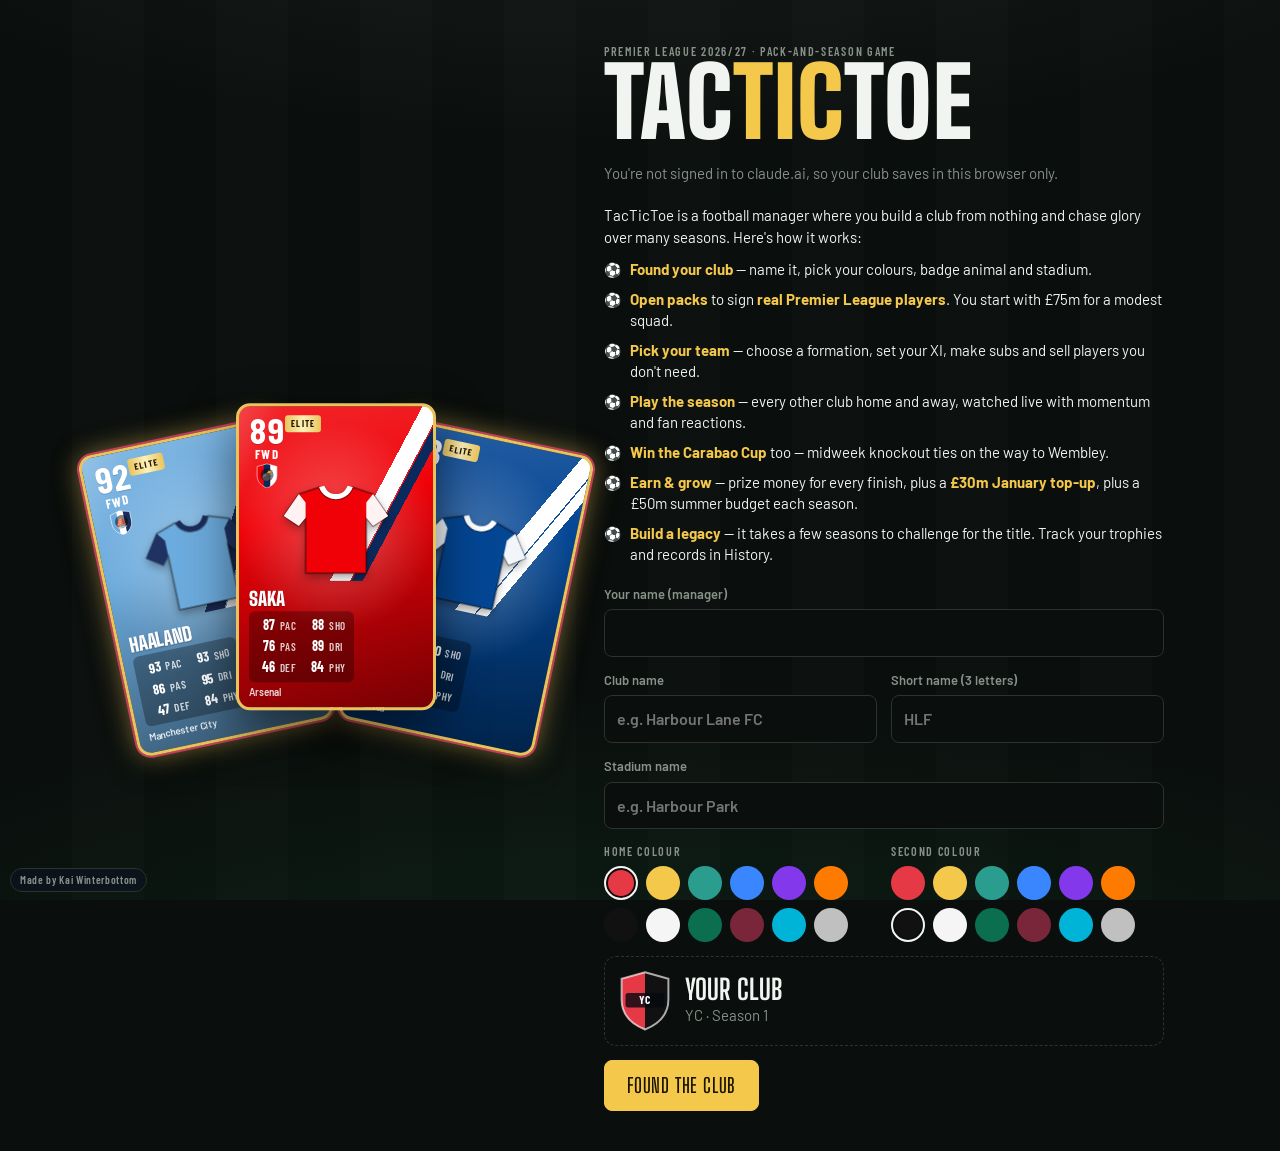
==== commit 470cd338: "Create-club showcase cards render as real elite cards, not academy The hero cards were built without" ====
--- a/index.html
+++ b/index.html
@@ -1949,7 +1949,7 @@
 let draft = {manager:"",name:"",short:"",stadium:"",c1:"#e63946",c2:"#111111"};
 function gate(){
   const who = store.me;
-  const hero=["Erling Haaland","Bukayo Saka","Cole Palmer"].map(n=>POOL.find(p=>p.n===n)).filter(Boolean).map(p=>{const q=makePlayer(p.ovr,p.pos);q.n=p.n;q.club=p.club;q.a=attrsFor(p.ovr,p.pos,p.rid);return q});
+  const hero=["Erling Haaland","Bukayo Saka","Cole Palmer"].map(n=>POOL.find(p=>p.n===n)).filter(Boolean).map(p=>{const q=makePlayer(p.ovr,p.pos);q.n=p.n;q.club=p.club;q.rid=p.rid;q.a=attrsFor(p.ovr,p.pos,p.rid);return q});
   return `<div class="wrap gate"><div class="gatecols"><div class="fan" aria-hidden="true">${hero.map(card).join("")}</div><div class="box">
     <div><span class="eyebrow">Premier League 2026/27 · pack-and-season game</span><h1>Tac<em>Tic</em>Toe</h1></div>
     ${store.kind==="db"&&who?`<div class="who"><img src="${esc(who.avatarUrl)}" alt=""><span>Signed in${who.name?" as <b>"+esc(who.name)+"</b>":""}. Your club saves to your account.</span></div>`
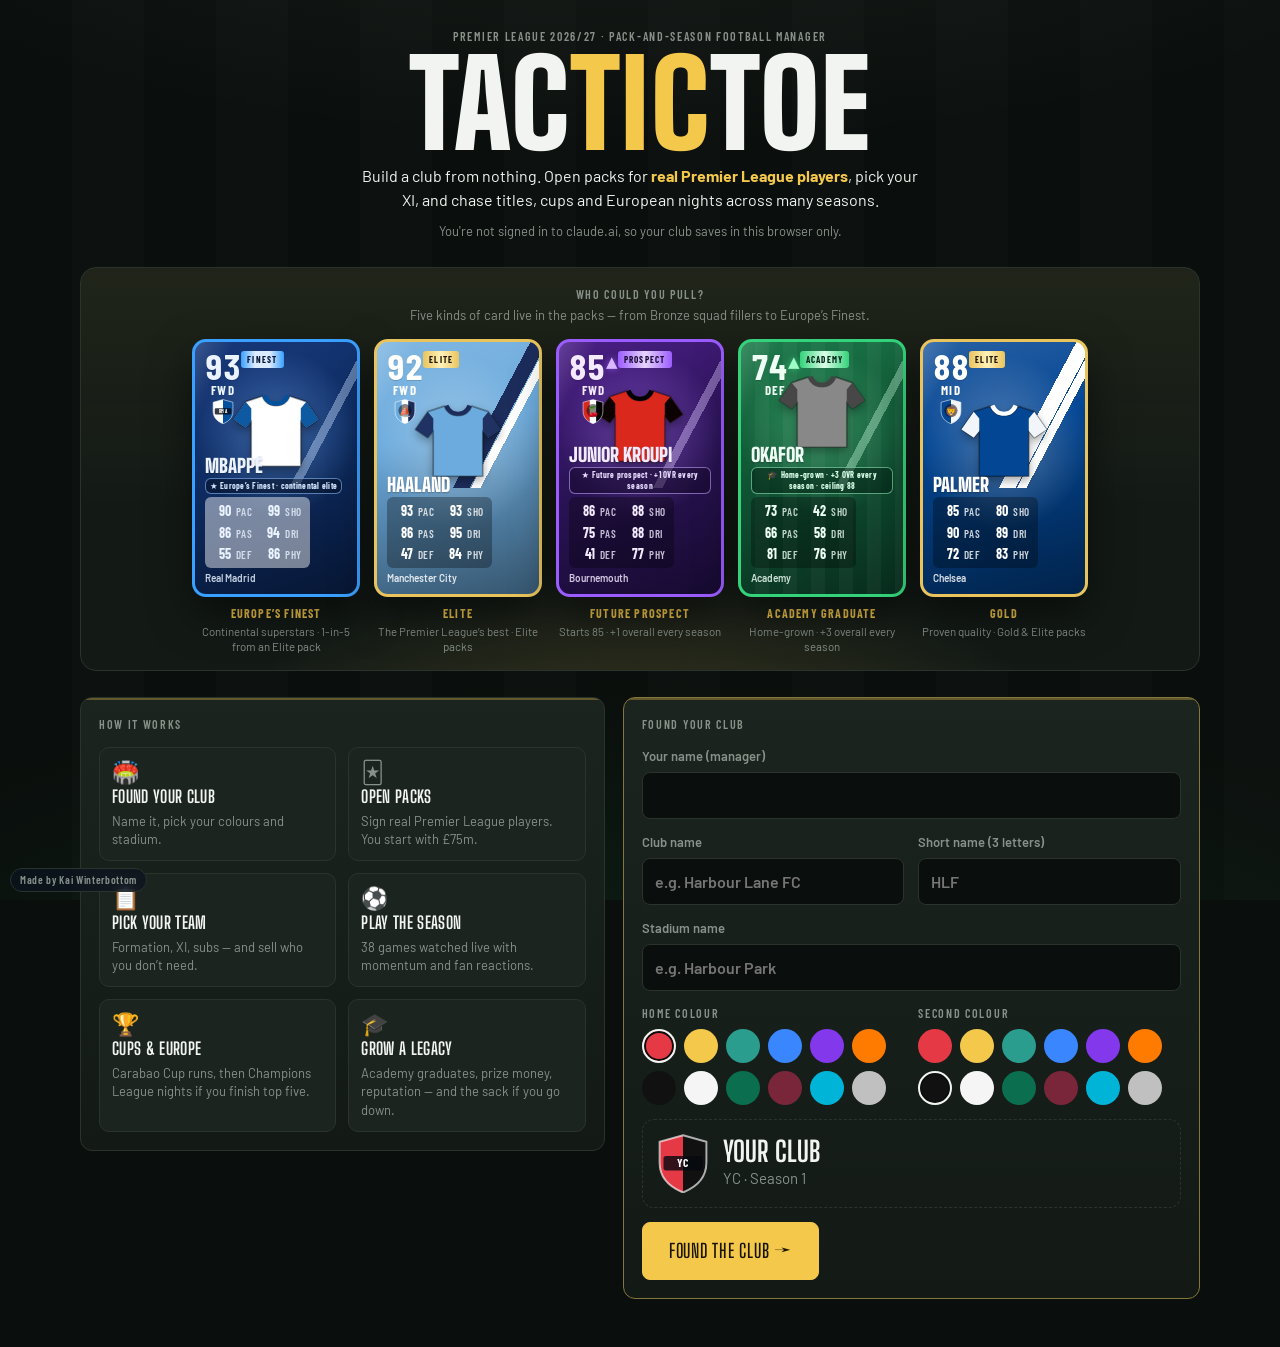
==== commit 9eec1378: "Redesign the create-a-club page with a five-card showcase - Centred wordmark and one-line pitch - Sh" ====
--- a/index.html
+++ b/index.html
@@ -738,6 +738,42 @@
 
 /* mobile: the club bar is ~320px tall, so it scrolls away with the page instead of pinning */
 @media (max-width:760px){.bar{position:static;top:auto;backdrop-filter:none}.pitchpanel{position:static}}
+
+/* create-club page v2 */
+.gate2{display:flex;flex-direction:column;gap:26px;padding-block:28px 48px;width:min(1120px,100%);margin-inline:auto}
+.gatehero{display:flex;flex-direction:column;align-items:center;text-align:center;gap:10px}
+.gatehero h1{font-size:clamp(60px,13vw,120px);line-height:.82;margin:0}
+.gatehero h1 em{font-style:normal;color:var(--flood)}
+.gatetag{margin:0;max-width:62ch;font-size:16px;color:var(--chalk);line-height:1.5}
+.gatetag b{color:var(--flood)}
+.showcase{position:relative;background:linear-gradient(180deg,rgba(244,200,75,.06),transparent 60%),var(--stand);border:1px solid var(--line);border-radius:16px;padding:18px 14px 16px;overflow:hidden}
+.showcase::before{content:"";position:absolute;inset:auto 0 -40% 0;height:80%;background:radial-gradient(ellipse at 50% 100%,rgba(244,200,75,.22),transparent 60%);pointer-events:none}
+.showhead{display:flex;flex-direction:column;align-items:center;gap:3px;text-align:center;margin-bottom:14px}
+.showrow{display:flex;justify-content:center;align-items:flex-start;gap:14px;flex-wrap:wrap;position:relative;z-index:1}
+.showcard{margin:0;display:flex;flex-direction:column;align-items:center;gap:8px;width:168px;transform:rotate(calc((var(--i) - 2) * 2.2deg)) translateY(calc(abs(var(--i) - 2) * 6px));transition:transform .25s cubic-bezier(.2,.9,.3,1.3);animation:showIn .6s cubic-bezier(.2,1.1,.3,1) both;animation-delay:calc(var(--i) * 90ms)}
+.showcard:hover{transform:rotate(0) translateY(-10px) scale(1.04);z-index:3}
+.showcard .card{pointer-events:none;box-shadow:0 18px 40px rgba(0,0,0,.5)}
+.showcard figcaption{display:flex;flex-direction:column;align-items:center;gap:2px;text-align:center}
+.showcard figcaption b{font-family:var(--num);font-weight:700;font-size:12px;letter-spacing:.1em;text-transform:uppercase;color:var(--flood)}
+.showcard figcaption span{font-size:11.5px;color:var(--muted);line-height:1.3;max-width:168px}
+@keyframes showIn{0%{opacity:0;transform:translateY(40px) rotate(0)}}
+.gatecols2{display:grid;grid-template-columns:minmax(0,1fr) minmax(0,1.1fr);gap:18px;align-items:start}
+.hw-grid{display:grid;grid-template-columns:1fr 1fr;gap:12px}
+.hw{display:flex;flex-direction:column;gap:3px;padding:12px;background:var(--stand2);border:1px solid var(--line);border-radius:10px;font-size:13px;color:var(--muted);line-height:1.4}
+.hw b{color:var(--chalk);font-family:var(--display);text-transform:uppercase;font-size:17px;letter-spacing:.02em}
+.hw-ico{font-size:22px;line-height:1}
+.createbox{border-color:color-mix(in srgb,var(--flood) 45%,var(--line))}
+.btn.big{font-size:19px;padding:14px 26px}
+@media (max-width:900px){.gatecols2{grid-template-columns:1fr}.createbox{order:-1}.hw-grid{grid-template-columns:1fr 1fr}}
+@media (max-width:760px){
+  .showrow{flex-wrap:nowrap;justify-content:flex-start;overflow-x:auto;scroll-snap-type:x mandatory;padding:6px 4px 10px;gap:12px;scrollbar-width:none}
+  .showcard{flex:0 0 150px;width:150px;scroll-snap-align:center;transform:none}
+  .showcard .card{width:150px}
+  .showcard:hover{transform:none}
+  .showhead{align-items:flex-start;text-align:left}
+}
+@media (max-width:460px){.hw-grid{grid-template-columns:1fr}}
+@media (prefers-reduced-motion:reduce){.showcard{animation:none}}
 </style>
 </head>
 <body>
@@ -1273,7 +1309,7 @@
     <div class="top"><div class="lhs"><div class="ovr num">${p.ovr}${(p.prospect||(acad&&p.potential&&p.ovr<p.potential))?'<span class="rise">\u25b2</span>':''}</div><div class="pos">${p.pos}</div>${cr}</div><span class="rar">${p.ucl?"FINEST":p.prospect?"PROSPECT":acad?"ACADEMY":RLABEL[r]}</span></div>
     <div class="face">${shirt(k1,k2)}</div>
     <div class="pname" title="${esc(p.n)}">${esc(surname(p.n))}</div>
-    ${(p.prospect||p.ucl||acad)&&!opts.sm?`<div class="pnote">${p.prospect?"\u2605 Future prospect \u00b7 +1 OVR every season":p.ucl?"\u2605 Europe\u2019s Finest \u00b7 continental elite":`\ud83c\udf93 Home-grown \u00b7 +1 OVR every season${p.potential?" \u00b7 ceiling "+p.potential:""}`}</div>`:""}
+    ${(p.prospect||p.ucl||acad)&&!opts.sm?`<div class="pnote">${p.prospect?"\u2605 Future prospect \u00b7 +1 OVR every season":p.ucl?"\u2605 Europe\u2019s Finest \u00b7 continental elite":`\ud83c\udf93 Home-grown \u00b7 +3 OVR every season${p.potential?" \u00b7 ceiling "+p.potential:""}`}</div>`:""}
     <div class="attrs">${at.map(([k,v])=>`<div><b>${v}</b><span>${k}</span></div>`).join("")}</div>
     <div class="foot"><span>${p.ucl?esc(p.cname):c?esc(c[0]):(S?esc(S.club.name)+" Academy":"Academy")}</span></div>
     ${opts.tag?`<span class="tag">${opts.tag}</span>`:""}
@@ -1549,7 +1585,7 @@
 const CHANGELOG = [
   {tag:"NEW", accent:"#4f7cff", date:"Latest", title:"Two-legged European ties & the Carabao Cup",
    body:"Europe now plays home and away, and the domestic cup carries its proper name.",
-   items:["Champions League, Europa League and Conference League knockout rounds are two legs — one at home, one away — with the final still a one-off. Aggregate score decides, penalties if it's level.","Both legs appear on the calendar and in the bracket, with the first-leg score shown before the return.","The League Cup is now the Carabao Cup everywhere in the game.","On phones the club header no longer pins to the top — it scrolls away with the page so each screen gets the full height."]},
+   items:["Champions League, Europa League and Conference League knockout rounds are two legs — one at home, one away — with the final still a one-off. Aggregate score decides, penalties if it's level.","Both legs appear on the calendar and in the bracket, with the first-leg score shown before the return.","The League Cup is now the Carabao Cup everywhere in the game.","On phones the club header no longer pins to the top — it scrolls away with the page so each screen gets the full height.","Home-grown academy players now improve +3 overall every season (up from +1), still capped at their ceiling.","The create-a-club page has been redesigned: a big wordmark, a showcase of all five card types (Europe’s Finest, Elite, Future Prospect, Academy, Gold), a how-it-works grid and a cleaner founding form."]},
   {tag:"NEW", accent:"var(--flood)", date:"Recent", title:"26/27 database & the sack",
    body:"Every squad brought up to date to mid-November 2026, Ipswich removed, and relegation now costs you your job.",
    items:["All 19 Premier League clubs re-rated with their current squads, including summer and deadline-day moves (Bruno Guimarães to Arsenal, Elliot Anderson to City, Tonali to Spurs, and more).","Ipswich Town are gone: a 20-team league, 38 rounds, no more bye weeks. Any Ipswich cards in your squad have been released; Hull cards carry over.","Finish in the bottom three and the board sacks you — the save ends and you start again with a new club. Everything above the drop zone is unchanged.","Cards you already own keep their stored ratings."]},
@@ -1804,7 +1840,7 @@
   return `<section class="stack">
     <div class="ehead none"><span class="ebadge">🎓</span><div><h2 style="margin:0;font-size:34px">Youth Academy</h2><span class="muted">Home-grown talent — not available in packs.</span></div></div>
     <div class="panel stack"><span class="eyebrow">How the academy works</span>
-      <p class="muted" style="margin:0;font-size:13px"><b>Four youngsters</b> come through your academy every season. They develop in the youth setup and <b>sign for the first team when they turn 16</b>. Around <b>1 in 5</b> has the potential to become a 90+ world-beater — each prospect’s ceiling is shown on their profile, and they grow towards it season by season once they’re at the club. You can’t pack them; they’re yours alone.</p>
+      <p class="muted" style="margin:0;font-size:13px"><b>Four youngsters</b> come through your academy every season. They develop in the youth setup and <b>sign for the first team when they turn 16</b>. Around <b>1 in 5</b> has the potential to become a 90+ world-beater — each prospect’s ceiling is shown on their profile, and they grow <b>+3 overall every season</b> towards it once they’re at the club. You can’t pack them; they’re yours alone.</p>
       <div class="row" style="gap:22px">
         <div class="stat"><div class="eyebrow">Coming through</div><div class="v" style="color:var(--c-blue)">${pipeline.length}</div></div>
         <div class="stat"><div class="eyebrow">Graduates</div><div class="v" style="color:var(--c-money)">${log.length}</div></div>
@@ -1947,41 +1983,72 @@
 
 /* ---------- gate (sign in + create club) ---------- */
 let draft = {manager:"",name:"",short:"",stadium:"",c1:"#e63946",c2:"#111111"};
+let gateShow=null;
+// The five card types you can pull, shown off on the create-club page.
+function showcaseCards(){
+  if(gateShow) return gateShow;
+  const real=n=>{ const p=POOL.find(x=>x.n===n)||POOL.filter(x=>x.ovr>=86)[0]; const q=makePlayer(p.ovr,p.pos); q.n=p.n; q.rid=p.rid; q.club=p.club; q.a=attrsFor(p.ovr,p.pos,p.rid); return q; };
+  const u=UCL.find(x=>/Mbapp/.test(x.n))||UCL[0]; const uq=makePlayer(u.ovr,u.pos); Object.assign(uq,{n:u.n,rid:u.rid,ucl:true,k1:u.k1,k2:u.k2,csh:u.csh,cname:u.cname,club:null,a:attrsFor(u.ovr,u.pos,u.rid)});
+  const pr=PROSPECTS.find(x=>x.club>=0)||PROSPECTS[0]; const pq=makePlayer(PROSPECT_BASE,pr.pos); Object.assign(pq,{n:pr.n,rid:pr.rid,club:pr.club,prospect:true,a:attrsFor(PROSPECT_BASE,pr.pos,pr.rid)});
+  const np=makeProspect(16); const aq=makePlayer(Math.max(np.ovr,74),np.pos); Object.assign(aq,{n:np.n,academy:true,potential:Math.max(np.potential,88),a:attrsFor(aq.ovr,np.pos)});
+  gateShow=[
+    {p:uq, tag:"Europe’s Finest", note:"Continental superstars · 1-in-5 from an Elite pack"},
+    {p:real("Erling Haaland"), tag:"Elite", note:"The Premier League’s best · Elite packs"},
+    {p:pq, tag:"Future Prospect", note:"Starts 85 · +1 overall every season"},
+    {p:aq, tag:"Academy graduate", note:"Home-grown · +3 overall every season"},
+    {p:real("Cole Palmer"), tag:"Gold", note:"Proven quality · Gold & Elite packs"}
+  ];
+  return gateShow;
+}
 function gate(){
   const who = store.me;
-  const hero=["Erling Haaland","Bukayo Saka","Cole Palmer"].map(n=>POOL.find(p=>p.n===n)).filter(Boolean).map(p=>{const q=makePlayer(p.ovr,p.pos);q.n=p.n;q.club=p.club;q.rid=p.rid;q.a=attrsFor(p.ovr,p.pos,p.rid);return q});
-  return `<div class="wrap gate"><div class="gatecols"><div class="fan" aria-hidden="true">${hero.map(card).join("")}</div><div class="box">
-    <div><span class="eyebrow">Premier League 2026/27 · pack-and-season game</span><h1>Tac<em>Tic</em>Toe</h1></div>
-    ${store.kind==="db"&&who?`<div class="who"><img src="${esc(who.avatarUrl)}" alt=""><span>Signed in${who.name?" as <b>"+esc(who.name)+"</b>":""}. Your club saves to your account.</span></div>`
-      :`<p class="muted" style="margin:0">${store.kind==="local"?"You're not signed in to claude.ai, so your club saves in this browser only.":"Connecting to your account…"}</p>`}
-    <div class="intro">
-      <p style="margin:0 0 10px">TacTicToe is a football manager where you build a club from nothing and chase glory over many seasons. Here's how it works:</p>
-      <ul class="introlist">
-        <li><b>Found your club</b> \u2014 name it, pick your colours, badge animal and stadium.</li>
-        <li><b>Open packs</b> to sign <b>real Premier League players</b>. You start with ${money(START_BUDGET)} for a modest squad.</li>
-        <li><b>Pick your team</b> \u2014 choose a formation, set your XI, make subs and sell players you don't need.</li>
-        <li><b>Play the season</b> \u2014 every other club home and away, watched live with momentum and fan reactions.</li>
-        <li><b>Win the Carabao Cup</b> too \u2014 midweek knockout ties on the way to Wembley.</li>
-        <li><b>Earn & grow</b> \u2014 prize money for every finish, plus a <b>\u00a330m January top-up</b>, plus a £50m summer budget each season.</li>
-        <li><b>Build a legacy</b> \u2014 it takes a few seasons to challenge for the title. Track your trophies and records in History.</li>
-      </ul>
+  const show=showcaseCards();
+  return `<div class="gate2">
+    <section class="gatehero">
+      <span class="eyebrow">Premier League 2026/27 · pack-and-season football manager</span>
+      <h1>Tac<em>Tic</em>Toe</h1>
+      <p class="gatetag">Build a club from nothing. Open packs for <b>real Premier League players</b>, pick your XI, and chase titles, cups and European nights across many seasons.</p>
+      ${store.kind==="db"&&who?`<div class="who"><img src="${esc(who.avatarUrl)}" alt=""><span>Signed in${who.name?" as <b>"+esc(who.name)+"</b>":""}. Your club saves to your account.</span></div>`
+        :`<p class="muted" style="margin:0;font-size:13px">${store.kind==="local"?"You're not signed in to claude.ai, so your club saves in this browser only.":"Connecting to your account…"}</p>`}
+    </section>
+
+    <section class="showcase" aria-label="The cards you can pull">
+      <div class="showhead"><span class="eyebrow">Who could you pull?</span><span class="muted" style="font-size:13px">Five kinds of card live in the packs — from Bronze squad fillers to Europe’s Finest.</span></div>
+      <div class="showrow">${show.map((s,i)=>`<figure class="showcard" style="--i:${i}">${card(s.p)}<figcaption><b>${esc(s.tag)}</b><span>${esc(s.note)}</span></figcaption></figure>`).join("")}</div>
+    </section>
+
+    <div class="gatecols2">
+      <section class="panel stack howworks">
+        <span class="eyebrow">How it works</span>
+        <div class="hw-grid">
+          <div class="hw"><span class="hw-ico">🏟️</span><b>Found your club</b><span>Name it, pick your colours and stadium.</span></div>
+          <div class="hw"><span class="hw-ico">🃏</span><b>Open packs</b><span>Sign real Premier League players. You start with ${money(START_BUDGET)}.</span></div>
+          <div class="hw"><span class="hw-ico">📋</span><b>Pick your team</b><span>Formation, XI, subs — and sell who you don’t need.</span></div>
+          <div class="hw"><span class="hw-ico">⚽</span><b>Play the season</b><span>38 games watched live with momentum and fan reactions.</span></div>
+          <div class="hw"><span class="hw-ico">🏆</span><b>Cups & Europe</b><span>Carabao Cup runs, then Champions League nights if you finish top five.</span></div>
+          <div class="hw"><span class="hw-ico">🎓</span><b>Grow a legacy</b><span>Academy graduates, prize money, reputation — and the sack if you go down.</span></div>
+        </div>
+      </section>
+      <section class="panel stack createbox">
+        <span class="eyebrow">Found your club</span>
+        <form id="create" class="stack" novalidate>
+          <label for="mgr">Your name (manager)<input type="text" id="mgr" maxlength="24" value="${esc(draft.manager||(who&&who.name)||"")}" required></label>
+          <div class="formrow">
+            <label for="cname">Club name<input type="text" id="cname" maxlength="26" placeholder="e.g. Harbour Lane FC" value="${esc(draft.name)}" required></label>
+            <label for="cshort">Short name (3 letters)<input type="text" id="cshort" maxlength="3" placeholder="HLF" value="${esc(draft.short)}"></label>
+          </div>
+          <label for="cstad">Stadium name<input type="text" id="cstad" maxlength="34" placeholder="e.g. Harbour Park" value="${esc(draft.stadium)}"></label>
+          <div class="formrow">
+            <div class="stack" style="gap:6px"><span class="eyebrow">Home colour</span><div class="swatches">${SWATCHES.map(c=>`<button type="button" class="sw" style="background:${c}" data-c="c1" data-v="${c}" aria-label="Home colour ${c}" aria-pressed="${draft.c1===c}"></button>`).join("")}</div></div>
+            <div class="stack" style="gap:6px"><span class="eyebrow">Second colour</span><div class="swatches">${SWATCHES.map(c=>`<button type="button" class="sw" style="background:${c}" data-c="c2" data-v="${c}" aria-label="Second colour ${c}" aria-pressed="${draft.c2===c}"></button>`).join("")}</div></div>
+          </div>
+          <div class="preview" id="pv"></div>
+          <p id="err" class="muted" style="margin:0;color:var(--loss)" hidden></p>
+          <div><button class="btn primary big" type="submit">Found the club →</button></div>
+        </form>
+      </section>
     </div>
-    <form id="create" class="stack" novalidate>
-      <label for="mgr">Your name (manager)<input type="text" id="mgr" maxlength="24" value="${esc(draft.manager||(who&&who.name)||"")}" required></label>
-      <div class="formrow">
-        <label for="cname">Club name<input type="text" id="cname" maxlength="26" placeholder="e.g. Harbour Lane FC" value="${esc(draft.name)}" required></label>
-        <label for="cshort">Short name (3 letters)<input type="text" id="cshort" maxlength="3" placeholder="HLF" value="${esc(draft.short)}"></label>
-      </div>
-      <label for="cstad">Stadium name<input type="text" id="cstad" maxlength="34" placeholder="e.g. Harbour Park" value="${esc(draft.stadium)}"></label>
-      <div class="formrow">
-        <div class="stack" style="gap:6px"><span class="eyebrow">Home colour</span><div class="swatches">${SWATCHES.map(c=>`<button type="button" class="sw" style="background:${c}" data-c="c1" data-v="${c}" aria-label="Home colour ${c}" aria-pressed="${draft.c1===c}"></button>`).join("")}</div></div>
-        <div class="stack" style="gap:6px"><span class="eyebrow">Second colour</span><div class="swatches">${SWATCHES.map(c=>`<button type="button" class="sw" style="background:${c}" data-c="c2" data-v="${c}" aria-label="Second colour ${c}" aria-pressed="${draft.c2===c}"></button>`).join("")}</div></div>
-      </div>
-      <div class="preview" id="pv"></div>
-      <p id="err" class="muted" style="margin:0;color:var(--loss)" hidden></p>
-      <div><button class="btn primary" type="submit">Found the club</button></div>
-    </form>
-  </div></div></div>`;
+  </div>`;
 }
 function shortFrom(n){const w=n.trim().split(/\s+/).filter(Boolean);return (w.length>1?w.map(x=>x[0]).join(""):n.replace(/\s/g,"")).slice(0,3).toUpperCase()}
 function paintPreview(){
@@ -2099,7 +2166,7 @@
   const summer=50; S.budget+=prize+summer; S.season++; S.round=0; S.results=[]; S.last=null; S.januaryDone=false; S.lastStar=null;
   S.squad.forEach(p=>{ if(p.inj) delete p.inj;
     if(p.prospect && p.ovr<PROSPECT_CAP){ p.ovr=Math.min(PROSPECT_CAP,p.ovr+1); p.a=attrsFor(p.ovr,p.pos,p.rid); }
-    if(p.academy && p.potential && p.ovr<p.potential){ p.ovr=Math.min(p.potential, p.ovr+1); p.a=attrsFor(p.ovr,p.pos); }
+    if(p.academy && p.potential && p.ovr<p.potential){ p.ovr=Math.min(p.potential, p.ovr+3); p.a=attrsFor(p.ovr,p.pos); }
   });
   academySeason();
   S.teams=newSeasonTeams(S.teams);
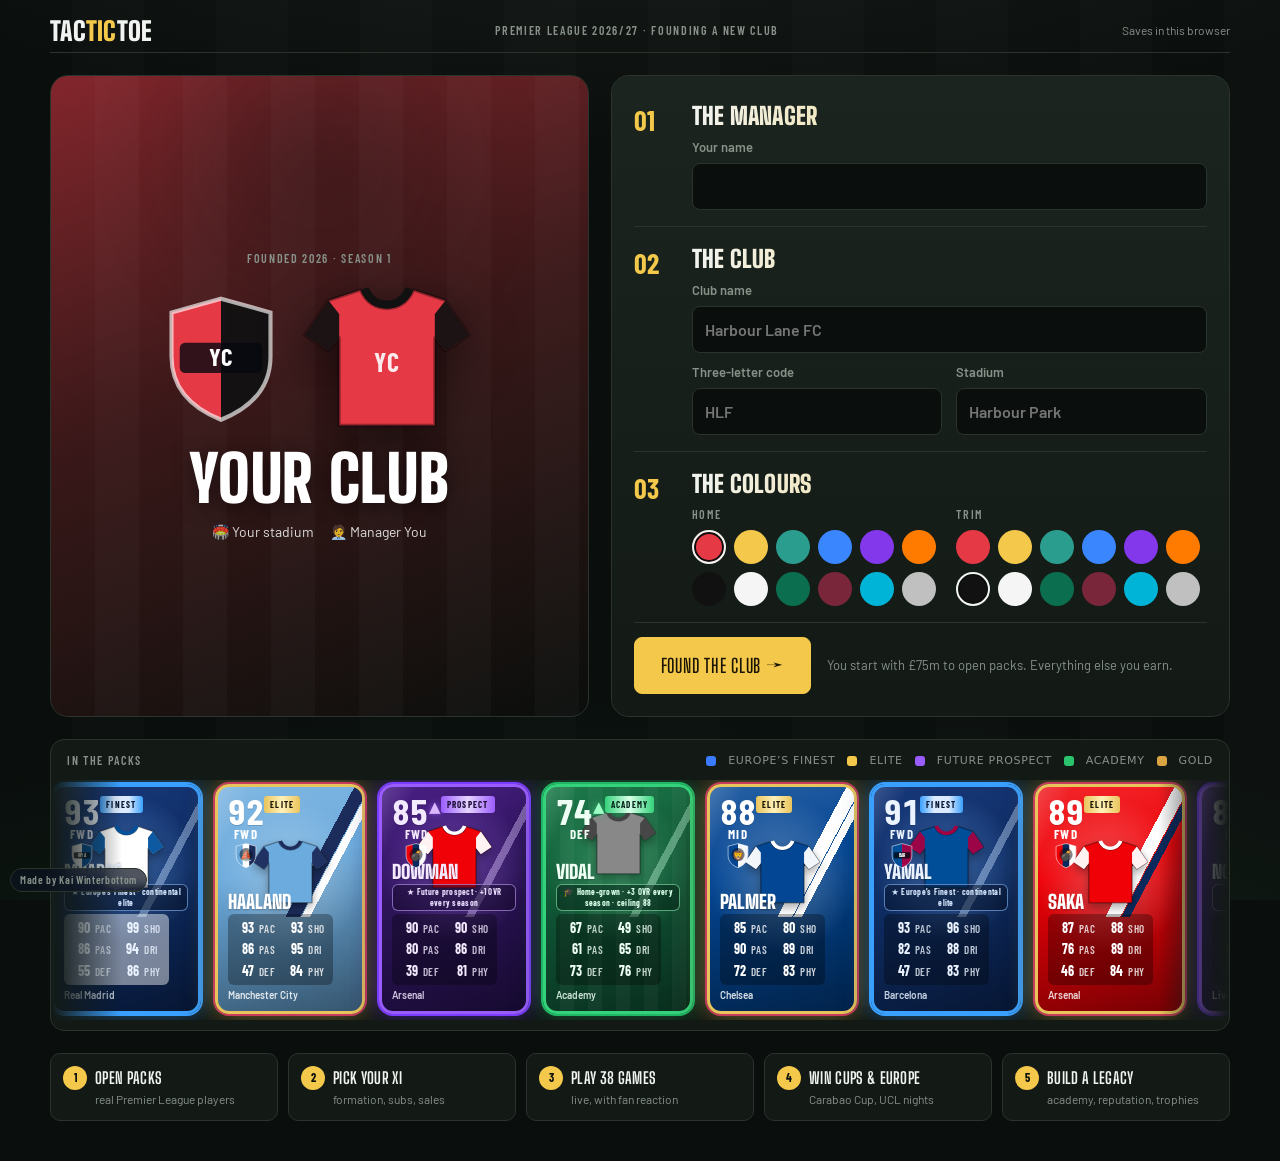
==== commit b937e4c1: "Rebuild the create-a-club page as a founding board - Live board paints crest, shirt, club name, stad" ====
--- a/index.html
+++ b/index.html
@@ -739,41 +739,49 @@
 /* mobile: the club bar is ~320px tall, so it scrolls away with the page instead of pinning */
 @media (max-width:760px){.bar{position:static;top:auto;backdrop-filter:none}.pitchpanel{position:static}}
 
-/* create-club page v2 */
-.gate2{display:flex;flex-direction:column;gap:26px;padding-block:28px 48px;width:min(1120px,100%);margin-inline:auto}
-.gatehero{display:flex;flex-direction:column;align-items:center;text-align:center;gap:10px}
-.gatehero h1{font-size:clamp(60px,13vw,120px);line-height:.82;margin:0}
-.gatehero h1 em{font-style:normal;color:var(--flood)}
-.gatetag{margin:0;max-width:62ch;font-size:16px;color:var(--chalk);line-height:1.5}
-.gatetag b{color:var(--flood)}
-.showcase{position:relative;background:linear-gradient(180deg,rgba(244,200,75,.06),transparent 60%),var(--stand);border:1px solid var(--line);border-radius:16px;padding:18px 14px 16px;overflow:hidden}
-.showcase::before{content:"";position:absolute;inset:auto 0 -40% 0;height:80%;background:radial-gradient(ellipse at 50% 100%,rgba(244,200,75,.22),transparent 60%);pointer-events:none}
-.showhead{display:flex;flex-direction:column;align-items:center;gap:3px;text-align:center;margin-bottom:14px}
-.showrow{display:flex;justify-content:center;align-items:flex-start;gap:14px;flex-wrap:wrap;position:relative;z-index:1}
-.showcard{margin:0;display:flex;flex-direction:column;align-items:center;gap:8px;width:168px;transform:rotate(calc((var(--i) - 2) * 2.2deg)) translateY(calc(abs(var(--i) - 2) * 6px));transition:transform .25s cubic-bezier(.2,.9,.3,1.3);animation:showIn .6s cubic-bezier(.2,1.1,.3,1) both;animation-delay:calc(var(--i) * 90ms)}
-.showcard:hover{transform:rotate(0) translateY(-10px) scale(1.04);z-index:3}
-.showcard .card{pointer-events:none;box-shadow:0 18px 40px rgba(0,0,0,.5)}
-.showcard figcaption{display:flex;flex-direction:column;align-items:center;gap:2px;text-align:center}
-.showcard figcaption b{font-family:var(--num);font-weight:700;font-size:12px;letter-spacing:.1em;text-transform:uppercase;color:var(--flood)}
-.showcard figcaption span{font-size:11.5px;color:var(--muted);line-height:1.3;max-width:168px}
-@keyframes showIn{0%{opacity:0;transform:translateY(40px) rotate(0)}}
-.gatecols2{display:grid;grid-template-columns:minmax(0,1fr) minmax(0,1.1fr);gap:18px;align-items:start}
-.hw-grid{display:grid;grid-template-columns:1fr 1fr;gap:12px}
-.hw{display:flex;flex-direction:column;gap:3px;padding:12px;background:var(--stand2);border:1px solid var(--line);border-radius:10px;font-size:13px;color:var(--muted);line-height:1.4}
-.hw b{color:var(--chalk);font-family:var(--display);text-transform:uppercase;font-size:17px;letter-spacing:.02em}
-.hw-ico{font-size:22px;line-height:1}
-.createbox{border-color:color-mix(in srgb,var(--flood) 45%,var(--line))}
+
+/* create-club page v3: the founding board */
+.found{display:flex;flex-direction:column;gap:22px;padding:14px 0 40px;width:min(1180px,100%);margin-inline:auto}
+.found-top{display:flex;align-items:center;justify-content:space-between;gap:14px;padding:6px 0 10px;border-bottom:1px solid var(--line);flex-wrap:wrap}
+.found-main{display:grid;grid-template-columns:minmax(0,1fr) minmax(0,1.15fr);gap:22px;align-items:stretch}
+.board{position:relative;overflow:hidden;border-radius:18px;border:1px solid var(--line);padding:26px 24px;display:flex;flex-direction:column;align-items:center;justify-content:center;text-align:center;gap:14px;min-height:460px;
+  background:linear-gradient(160deg,color-mix(in srgb,var(--b1,#e63946) 55%,#0a0e0c) 0%,color-mix(in srgb,var(--b1,#e63946) 22%,#0a0e0c) 45%,#0a0e0c 100%)}
+.board::after{content:"";position:absolute;inset:0;background:repeating-linear-gradient(90deg,transparent 0 44px,rgba(255,255,255,.025) 44px 88px);pointer-events:none}
+.board-glow{position:absolute;width:420px;height:420px;border-radius:50%;top:-120px;background:radial-gradient(circle,color-mix(in srgb,var(--b2,#111) 60%,transparent),transparent 65%);filter:blur(30px);opacity:.6;pointer-events:none}
+.board>:not(.board-glow){position:relative;z-index:1}
+.board-kit{display:flex;align-items:center;gap:26px}
+.board-shirt{position:relative;width:170px;filter:drop-shadow(0 14px 24px rgba(0,0,0,.55))}
+.board-shirt svg{width:100%;height:auto}
+.board-shirt b{position:absolute;left:50%;top:52%;transform:translate(-50%,-50%);font-family:var(--num);font-weight:700;font-size:26px;letter-spacing:.08em;opacity:.9}
+.board-name{font-family:var(--display);font-size:clamp(38px,6vw,64px);line-height:.9;margin:0;text-transform:uppercase;color:#fff;text-shadow:0 4px 18px rgba(0,0,0,.5);word-break:break-word}
+.board-meta{display:flex;gap:16px;flex-wrap:wrap;justify-content:center;font-size:14px;color:rgba(255,255,255,.85)}
+.founder{display:flex;flex-direction:column;gap:14px;background:linear-gradient(180deg,var(--stand2),var(--stand));border:1px solid var(--line);border-radius:18px;padding:22px}
+.fstep{display:grid;grid-template-columns:44px 1fr;gap:14px;padding:6px 0 16px;border-bottom:1px solid var(--line)}
+.fstep:last-of-type{border-bottom:0}
+.fnum{font-family:var(--num);font-weight:700;font-size:28px;color:var(--flood);line-height:1;padding-top:2px}
+.fbody{display:flex;flex-direction:column;gap:10px;min-width:0}
+.fbody h2{font-size:24px;margin:0}
+.fgo{display:flex;align-items:center;gap:16px;flex-wrap:wrap;font-size:13px}
 .btn.big{font-size:19px;padding:14px 26px}
-@media (max-width:900px){.gatecols2{grid-template-columns:1fr}.createbox{order:-1}.hw-grid{grid-template-columns:1fr 1fr}}
-@media (max-width:760px){
-  .showrow{flex-wrap:nowrap;justify-content:flex-start;overflow-x:auto;scroll-snap-type:x mandatory;padding:6px 4px 10px;gap:12px;scrollbar-width:none}
-  .showcard{flex:0 0 150px;width:150px;scroll-snap-align:center;transform:none}
-  .showcard .card{width:150px}
-  .showcard:hover{transform:none}
-  .showhead{align-items:flex-start;text-align:left}
-}
-@media (max-width:460px){.hw-grid{grid-template-columns:1fr}}
-@media (prefers-reduced-motion:reduce){.showcard{animation:none}}
+.ticker{border:1px solid var(--line);border-radius:14px;background:var(--stand);padding:12px 0 10px;overflow:hidden}
+.tickhead{display:flex;justify-content:space-between;align-items:center;gap:12px;padding:0 16px 10px;flex-wrap:wrap}
+.tickkinds{display:flex;align-items:center;gap:6px 12px;flex-wrap:wrap;font-family:var(--num);font-size:11px;letter-spacing:.06em;text-transform:uppercase;color:var(--muted)}
+.tickkinds .k{width:10px;height:10px;border-radius:3px;display:inline-block}
+.tickkinds .k.ucl{background:#3a7bff}.tickkinds .k.elite{background:var(--flood)}.tickkinds .k.prospect{background:#9b5cff}.tickkinds .k.academy{background:#2bc46e}.tickkinds .k.gold{background:#d9a441}
+.tickwin{overflow:hidden;mask-image:linear-gradient(90deg,transparent,#000 6%,#000 94%,transparent)}
+.ticktrack{display:flex;gap:14px;width:max-content;padding:4px 0 6px;animation:tickscroll 48s linear infinite}
+.ticktrack .card{width:150px;flex:0 0 150px;pointer-events:none}
+.ticker:hover .ticktrack{animation-play-state:paused}
+@keyframes tickscroll{from{transform:translateX(0)}to{transform:translateX(-50%)}}
+.steps{list-style:none;margin:0;padding:0;display:grid;grid-template-columns:repeat(5,1fr);gap:10px;counter-reset:st}
+.steps li{position:relative;display:flex;flex-direction:column;gap:2px;padding:12px 12px 12px 44px;background:var(--stand);border:1px solid var(--line);border-radius:10px;font-size:12px;color:var(--muted);counter-increment:st}
+.steps li::before{content:counter(st);position:absolute;left:12px;top:12px;width:24px;height:24px;border-radius:50%;display:grid;place-items:center;background:var(--flood);color:var(--night);font-family:var(--num);font-weight:700;font-size:12px}
+.steps li b{color:var(--chalk);font-family:var(--display);text-transform:uppercase;font-size:16px;letter-spacing:.02em}
+@media (max-width:900px){.found-main{grid-template-columns:1fr}.board{min-height:0;padding:20px 16px;gap:10px}.board-shirt{width:120px}.board-shirt b{font-size:18px}.steps{grid-template-columns:1fr 1fr}}
+@media (max-width:560px){.board-kit{gap:16px}.fstep{grid-template-columns:32px 1fr;gap:10px}.fnum{font-size:22px}.founder{padding:16px}.steps{grid-template-columns:1fr}}
+@media (prefers-reduced-motion:reduce){.ticktrack{animation:none}}
+@media (max-width:900px){.found{padding-inline:16px;box-sizing:border-box}}
+@media (max-width:560px){.found-top .eyebrow{display:none}}
 </style>
 </head>
 <body>
@@ -1585,7 +1593,7 @@
 const CHANGELOG = [
   {tag:"NEW", accent:"#4f7cff", date:"Latest", title:"Two-legged European ties & the Carabao Cup",
    body:"Europe now plays home and away, and the domestic cup carries its proper name.",
-   items:["Champions League, Europa League and Conference League knockout rounds are two legs — one at home, one away — with the final still a one-off. Aggregate score decides, penalties if it's level.","Both legs appear on the calendar and in the bracket, with the first-leg score shown before the return.","The League Cup is now the Carabao Cup everywhere in the game.","On phones the club header no longer pins to the top — it scrolls away with the page so each screen gets the full height.","Home-grown academy players now improve +3 overall every season (up from +1), still capped at their ceiling.","The create-a-club page has been redesigned: a big wordmark, a showcase of all five card types (Europe’s Finest, Elite, Future Prospect, Academy, Gold), a how-it-works grid and a cleaner founding form."]},
+   items:["Champions League, Europa League and Conference League knockout rounds are two legs — one at home, one away — with the final still a one-off. Aggregate score decides, penalties if it's level.","Both legs appear on the calendar and in the bracket, with the first-leg score shown before the return.","The League Cup is now the Carabao Cup everywhere in the game.","On phones the club header no longer pins to the top — it scrolls away with the page so each screen gets the full height.","Home-grown academy players now improve +3 overall every season (up from +1), still capped at their ceiling.","The create-a-club page has been redesigned: a big wordmark, a live founding board that paints your crest, shirt and name in your colours as you type, a three-step form, and a scrolling ticker of the cards in the packs."]},
   {tag:"NEW", accent:"var(--flood)", date:"Recent", title:"26/27 database & the sack",
    body:"Every squad brought up to date to mid-November 2026, Ipswich removed, and relegation now costs you your job.",
    items:["All 19 Premier League clubs re-rated with their current squads, including summer and deadline-day moves (Bruno Guimarães to Arsenal, Elliot Anderson to City, Tonali to Spurs, and more).","Ipswich Town are gone: a 20-team league, 38 rounds, no more bye weeks. Any Ipswich cards in your squad have been released; Hull cards carry over.","Finish in the bottom three and the board sacks you — the save ends and you start again with a new club. Everything above the drop zone is unchanged.","Cards you already own keep their stored ratings."]},
@@ -1984,76 +1992,79 @@
 /* ---------- gate (sign in + create club) ---------- */
 let draft = {manager:"",name:"",short:"",stadium:"",c1:"#e63946",c2:"#111111"};
 let gateShow=null;
-// The five card types you can pull, shown off on the create-club page.
+// Cards for the pack ticker on the create-club page: one of each type, plus a few more stars.
 function showcaseCards(){
   if(gateShow) return gateShow;
   const real=n=>{ const p=POOL.find(x=>x.n===n)||POOL.filter(x=>x.ovr>=86)[0]; const q=makePlayer(p.ovr,p.pos); q.n=p.n; q.rid=p.rid; q.club=p.club; q.a=attrsFor(p.ovr,p.pos,p.rid); return q; };
-  const u=UCL.find(x=>/Mbapp/.test(x.n))||UCL[0]; const uq=makePlayer(u.ovr,u.pos); Object.assign(uq,{n:u.n,rid:u.rid,ucl:true,k1:u.k1,k2:u.k2,csh:u.csh,cname:u.cname,club:null,a:attrsFor(u.ovr,u.pos,u.rid)});
-  const pr=PROSPECTS.find(x=>x.club>=0)||PROSPECTS[0]; const pq=makePlayer(PROSPECT_BASE,pr.pos); Object.assign(pq,{n:pr.n,rid:pr.rid,club:pr.club,prospect:true,a:attrsFor(PROSPECT_BASE,pr.pos,pr.rid)});
+  const ucl=n=>{ const u=UCL.find(x=>x.n.includes(n))||UCL[0]; const q=makePlayer(u.ovr,u.pos); Object.assign(q,{n:u.n,rid:u.rid,ucl:true,k1:u.k1,k2:u.k2,csh:u.csh,cname:u.cname,club:null,a:attrsFor(u.ovr,u.pos,u.rid)}); return q; };
+  const pro=n=>{ const pr=PROSPECTS.find(x=>x.n.includes(n)&&x.club>=0)||PROSPECTS.find(x=>x.club>=0); const q=makePlayer(PROSPECT_BASE,pr.pos); Object.assign(q,{n:pr.n,rid:pr.rid,club:pr.club,prospect:true,a:attrsFor(PROSPECT_BASE,pr.pos,pr.rid)}); return q; };
   const np=makeProspect(16); const aq=makePlayer(Math.max(np.ovr,74),np.pos); Object.assign(aq,{n:np.n,academy:true,potential:Math.max(np.potential,88),a:attrsFor(aq.ovr,np.pos)});
-  gateShow=[
-    {p:uq, tag:"Europe’s Finest", note:"Continental superstars · 1-in-5 from an Elite pack"},
-    {p:real("Erling Haaland"), tag:"Elite", note:"The Premier League’s best · Elite packs"},
-    {p:pq, tag:"Future Prospect", note:"Starts 85 · +1 overall every season"},
-    {p:aq, tag:"Academy graduate", note:"Home-grown · +3 overall every season"},
-    {p:real("Cole Palmer"), tag:"Gold", note:"Proven quality · Gold & Elite packs"}
-  ];
+  gateShow=[ucl("Mbapp"), real("Erling Haaland"), pro("Dowman"), aq, real("Cole Palmer"), ucl("Yamal"), real("Bukayo Saka"), pro("Ngumoha"), real("Mohamed Salah")||real("Declan Rice"), ucl("Bellingham")];
   return gateShow;
 }
 function gate(){
   const who = store.me;
   const show=showcaseCards();
-  return `<div class="gate2">
-    <section class="gatehero">
-      <span class="eyebrow">Premier League 2026/27 · pack-and-season football manager</span>
-      <h1>Tac<em>Tic</em>Toe</h1>
-      <p class="gatetag">Build a club from nothing. Open packs for <b>real Premier League players</b>, pick your XI, and chase titles, cups and European nights across many seasons.</p>
-      ${store.kind==="db"&&who?`<div class="who"><img src="${esc(who.avatarUrl)}" alt=""><span>Signed in${who.name?" as <b>"+esc(who.name)+"</b>":""}. Your club saves to your account.</span></div>`
-        :`<p class="muted" style="margin:0;font-size:13px">${store.kind==="local"?"You're not signed in to claude.ai, so your club saves in this browser only.":"Connecting to your account…"}</p>`}
+  const ticker=show.map(p=>card(p)).join("");
+  return `<div class="found">
+    <header class="found-top">
+      <div class="brandname">Tac<span>Tic</span>Toe</div>
+      <span class="eyebrow">Premier League 2026/27 · Founding a new club</span>
+      ${store.kind==="db"&&who?`<span class="who"><img src="${esc(who.avatarUrl)}" alt=""><span>${who.name?esc(who.name):"Signed in"}</span></span>`:`<span class="muted" style="font-size:12px">${store.kind==="local"?"Saves in this browser":"Connecting…"}</span>`}
+    </header>
+
+    <div class="found-main">
+      <section class="board" id="pv" aria-live="polite"></section>
+
+      <form id="create" class="founder" novalidate>
+        <div class="fstep"><span class="fnum">01</span><div class="fbody">
+          <h2>The manager</h2>
+          <label for="mgr">Your name<input type="text" id="mgr" maxlength="24" value="${esc(draft.manager||(who&&who.name)||"")}" required autocomplete="off"></label>
+        </div></div>
+        <div class="fstep"><span class="fnum">02</span><div class="fbody">
+          <h2>The club</h2>
+          <label for="cname">Club name<input type="text" id="cname" maxlength="26" placeholder="Harbour Lane FC" value="${esc(draft.name)}" required autocomplete="off"></label>
+          <div class="formrow">
+            <label for="cshort">Three-letter code<input type="text" id="cshort" maxlength="3" placeholder="HLF" value="${esc(draft.short)}" autocomplete="off"></label>
+            <label for="cstad">Stadium<input type="text" id="cstad" maxlength="34" placeholder="Harbour Park" value="${esc(draft.stadium)}" autocomplete="off"></label>
+          </div>
+        </div></div>
+        <div class="fstep"><span class="fnum">03</span><div class="fbody">
+          <h2>The colours</h2>
+          <div class="formrow">
+            <div class="stack" style="gap:6px"><span class="eyebrow">Home</span><div class="swatches">${SWATCHES.map(c=>`<button type="button" class="sw" style="background:${c}" data-c="c1" data-v="${c}" aria-label="Home colour ${c}" aria-pressed="${draft.c1===c}"></button>`).join("")}</div></div>
+            <div class="stack" style="gap:6px"><span class="eyebrow">Trim</span><div class="swatches">${SWATCHES.map(c=>`<button type="button" class="sw" style="background:${c}" data-c="c2" data-v="${c}" aria-label="Second colour ${c}" aria-pressed="${draft.c2===c}"></button>`).join("")}</div></div>
+          </div>
+        </div></div>
+        <p id="err" class="muted" style="margin:0;color:var(--loss)" hidden></p>
+        <div class="fgo"><button class="btn primary big" type="submit">Found the club →</button><span class="muted">You start with ${money(START_BUDGET)} to open packs. Everything else you earn.</span></div>
+      </form>
+    </div>
+
+    <section class="ticker" aria-label="Cards in the packs">
+      <div class="tickhead"><span class="eyebrow">In the packs</span><span class="tickkinds"><i class="k ucl"></i>Europe’s Finest <i class="k elite"></i>Elite <i class="k prospect"></i>Future Prospect <i class="k academy"></i>Academy <i class="k gold"></i>Gold</span></div>
+      <div class="tickwin"><div class="ticktrack">${ticker}${ticker}</div></div>
     </section>
 
-    <section class="showcase" aria-label="The cards you can pull">
-      <div class="showhead"><span class="eyebrow">Who could you pull?</span><span class="muted" style="font-size:13px">Five kinds of card live in the packs — from Bronze squad fillers to Europe’s Finest.</span></div>
-      <div class="showrow">${show.map((s,i)=>`<figure class="showcard" style="--i:${i}">${card(s.p)}<figcaption><b>${esc(s.tag)}</b><span>${esc(s.note)}</span></figcaption></figure>`).join("")}</div>
-    </section>
-
-    <div class="gatecols2">
-      <section class="panel stack howworks">
-        <span class="eyebrow">How it works</span>
-        <div class="hw-grid">
-          <div class="hw"><span class="hw-ico">🏟️</span><b>Found your club</b><span>Name it, pick your colours and stadium.</span></div>
-          <div class="hw"><span class="hw-ico">🃏</span><b>Open packs</b><span>Sign real Premier League players. You start with ${money(START_BUDGET)}.</span></div>
-          <div class="hw"><span class="hw-ico">📋</span><b>Pick your team</b><span>Formation, XI, subs — and sell who you don’t need.</span></div>
-          <div class="hw"><span class="hw-ico">⚽</span><b>Play the season</b><span>38 games watched live with momentum and fan reactions.</span></div>
-          <div class="hw"><span class="hw-ico">🏆</span><b>Cups & Europe</b><span>Carabao Cup runs, then Champions League nights if you finish top five.</span></div>
-          <div class="hw"><span class="hw-ico">🎓</span><b>Grow a legacy</b><span>Academy graduates, prize money, reputation — and the sack if you go down.</span></div>
-        </div>
-      </section>
-      <section class="panel stack createbox">
-        <span class="eyebrow">Found your club</span>
-        <form id="create" class="stack" novalidate>
-          <label for="mgr">Your name (manager)<input type="text" id="mgr" maxlength="24" value="${esc(draft.manager||(who&&who.name)||"")}" required></label>
-          <div class="formrow">
-            <label for="cname">Club name<input type="text" id="cname" maxlength="26" placeholder="e.g. Harbour Lane FC" value="${esc(draft.name)}" required></label>
-            <label for="cshort">Short name (3 letters)<input type="text" id="cshort" maxlength="3" placeholder="HLF" value="${esc(draft.short)}"></label>
-          </div>
-          <label for="cstad">Stadium name<input type="text" id="cstad" maxlength="34" placeholder="e.g. Harbour Park" value="${esc(draft.stadium)}"></label>
-          <div class="formrow">
-            <div class="stack" style="gap:6px"><span class="eyebrow">Home colour</span><div class="swatches">${SWATCHES.map(c=>`<button type="button" class="sw" style="background:${c}" data-c="c1" data-v="${c}" aria-label="Home colour ${c}" aria-pressed="${draft.c1===c}"></button>`).join("")}</div></div>
-            <div class="stack" style="gap:6px"><span class="eyebrow">Second colour</span><div class="swatches">${SWATCHES.map(c=>`<button type="button" class="sw" style="background:${c}" data-c="c2" data-v="${c}" aria-label="Second colour ${c}" aria-pressed="${draft.c2===c}"></button>`).join("")}</div></div>
-          </div>
-          <div class="preview" id="pv"></div>
-          <p id="err" class="muted" style="margin:0;color:var(--loss)" hidden></p>
-          <div><button class="btn primary big" type="submit">Found the club →</button></div>
-        </form>
-      </section>
-    </div>
+    <ol class="steps" aria-label="How it works">
+      <li><b>Open packs</b><span>real Premier League players</span></li>
+      <li><b>Pick your XI</b><span>formation, subs, sales</span></li>
+      <li><b>Play 38 games</b><span>live, with fan reaction</span></li>
+      <li><b>Win cups & Europe</b><span>Carabao Cup, UCL nights</span></li>
+      <li><b>Build a legacy</b><span>academy, reputation, trophies</span></li>
+    </ol>
   </div>`;
 }
-function shortFrom(n){const w=n.trim().split(/\s+/).filter(Boolean);return (w.length>1?w.map(x=>x[0]).join(""):n.replace(/\s/g,"")).slice(0,3).toUpperCase()}
+function shortFrom(n){const w=n.trim().split(/\s+/).filter(Boolean);return (w.length>=2?w.map(x=>x[0]).join(""):n.replace(/\s+/g,"")).slice(0,3).toUpperCase()||"CLB"}
 function paintPreview(){
-  const n=draft.name.trim()||"Your Club", s=(draft.short||shortFrom(n)).toUpperCase();
-  $("#pv").innerHTML = `${crest(draft.c1,draft.c2,s,52)}<div><b>${esc(n)}</b><div class="muted">${esc(s)} · Season 1</div></div>`;
+  const n=draft.name.trim()||"Your Club", s=(draft.short||shortFrom(n)).toUpperCase(), st=draft.stadium.trim()||(draft.name.trim()?draft.name.trim()+" Stadium":"Your stadium"), m=draft.manager.trim()||"You";
+  const pv=$("#pv"); if(!pv) return;
+  pv.style.setProperty("--b1",draft.c1); pv.style.setProperty("--b2",draft.c2);
+  pv.innerHTML = `<div class="board-glow"></div>
+    <span class="eyebrow">Founded 2026 · Season 1</span>
+    <div class="board-kit">${crest(draft.c1,draft.c2,s,110)}<div class="board-shirt">${shirt(draft.c1,draft.c2)}<b style="color:${readable(draft.c1)}">${esc(s)}</b></div></div>
+    <h1 class="board-name">${esc(n)}</h1>
+    <div class="board-meta"><span>🏟️ ${esc(st)}</span><span>🧑‍💼 Manager ${esc(m)}</span></div>`;
 }
 function bindGate(){
   const f=$("#create"); if(!f) return;
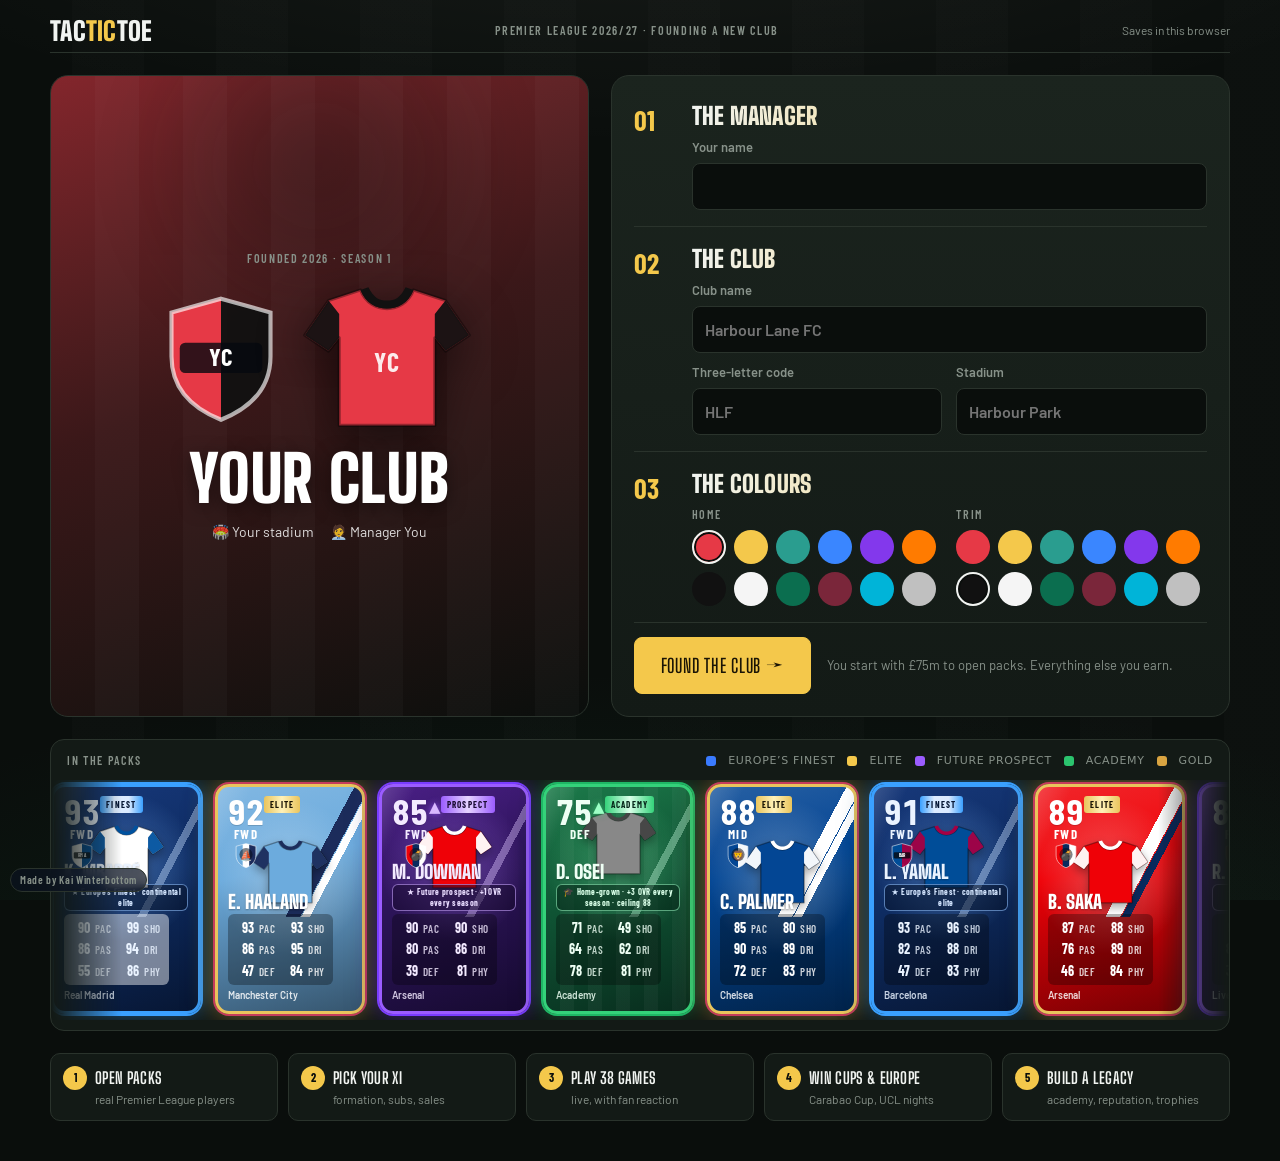
==== commit 361c11ee: "Initial-plus-surname player names; compact mobile founding page - Display names are now first initia" ====
--- a/index.html
+++ b/index.html
@@ -773,15 +773,29 @@
 .ticktrack .card{width:150px;flex:0 0 150px;pointer-events:none}
 .ticker:hover .ticktrack{animation-play-state:paused}
 @keyframes tickscroll{from{transform:translateX(0)}to{transform:translateX(-50%)}}
-.steps{list-style:none;margin:0;padding:0;display:grid;grid-template-columns:repeat(5,1fr);gap:10px;counter-reset:st}
-.steps li{position:relative;display:flex;flex-direction:column;gap:2px;padding:12px 12px 12px 44px;background:var(--stand);border:1px solid var(--line);border-radius:10px;font-size:12px;color:var(--muted);counter-increment:st}
-.steps li::before{content:counter(st);position:absolute;left:12px;top:12px;width:24px;height:24px;border-radius:50%;display:grid;place-items:center;background:var(--flood);color:var(--night);font-family:var(--num);font-weight:700;font-size:12px}
-.steps li b{color:var(--chalk);font-family:var(--display);text-transform:uppercase;font-size:16px;letter-spacing:.02em}
-@media (max-width:900px){.found-main{grid-template-columns:1fr}.board{min-height:0;padding:20px 16px;gap:10px}.board-shirt{width:120px}.board-shirt b{font-size:18px}.steps{grid-template-columns:1fr 1fr}}
-@media (max-width:560px){.board-kit{gap:16px}.fstep{grid-template-columns:32px 1fr;gap:10px}.fnum{font-size:22px}.founder{padding:16px}.steps{grid-template-columns:1fr}}
+.fsteps{list-style:none;margin:0;padding:0;display:grid;grid-template-columns:repeat(5,1fr);gap:10px;counter-reset:st}
+.fsteps li{position:relative;display:flex;flex-direction:column;gap:2px;padding:12px 12px 12px 44px;background:var(--stand);border:1px solid var(--line);border-radius:10px;font-size:12px;color:var(--muted);counter-increment:st}
+.fsteps li::before{content:counter(st);position:absolute;left:12px;top:12px;width:24px;height:24px;border-radius:50%;display:grid;place-items:center;background:var(--flood);color:var(--night);font-family:var(--num);font-weight:700;font-size:12px}
+.fsteps li b{color:var(--chalk);font-family:var(--display);text-transform:uppercase;font-size:16px;letter-spacing:.02em}
+@media (max-width:900px){.found-main{grid-template-columns:1fr}.board{min-height:0;padding:20px 16px;gap:10px}.board-shirt{width:120px}.board-shirt b{font-size:18px}.fsteps{grid-template-columns:1fr 1fr}}
+@media (max-width:560px){.board-kit{gap:16px}.fstep{grid-template-columns:32px 1fr;gap:10px}.fnum{font-size:22px}.founder{padding:16px}.fsteps{grid-template-columns:1fr}}
 @media (prefers-reduced-motion:reduce){.ticktrack{animation:none}}
 @media (max-width:900px){.found{padding-inline:16px;box-sizing:border-box}}
 @media (max-width:560px){.found-top .eyebrow{display:none}}
+
+/* create-club on phones: compact board strip + swipeable steps (desktop layout unchanged) */
+@media (max-width:900px){
+  .board{display:grid;grid-template-columns:auto 1fr;grid-auto-rows:auto;align-items:center;justify-items:start;text-align:left;gap:4px 14px;padding:14px 16px;min-height:0}
+  .board>.eyebrow{grid-column:2;font-size:10px}
+  .board-kit{grid-column:1;grid-row:1/span 3;gap:8px}
+  .board-kit>svg{width:58px;height:auto}
+  .board-shirt{width:62px}
+  .board-shirt b{font-size:11px}
+  .board-name{grid-column:2;font-size:clamp(26px,8vw,38px)}
+  .board-meta{grid-column:2;justify-content:flex-start;gap:6px 12px;font-size:12px}
+  .fsteps{display:flex;overflow-x:auto;scrollbar-width:none;padding-bottom:4px;scroll-snap-type:x proximity}
+  .fsteps li{flex:0 0 178px;scroll-snap-align:start}
+}
 </style>
 </head>
 <body>
@@ -1304,7 +1318,8 @@
 function shirt(c1,c2){
   return `<svg viewBox="0 0 64 56" aria-hidden="true"><path d="M22 3 L10 7 L1 20 L10 26 L14 21 L14 54 L50 54 L50 21 L54 26 L63 20 L54 7 L42 3 C40 8 36 10 32 10 C28 10 24 8 22 3Z" fill="${esc(c1)}" stroke="rgba(0,0,0,.35)" stroke-width="1.2" stroke-linejoin="round"/><path d="M10 7 L1 20 L10 26 L14 21 L14 12Z M54 7 L63 20 L54 26 L50 21 L50 12Z" fill="${esc(c2)}" opacity=".95"/><path d="M22 3 C24 8 28 10 32 10 C36 10 40 8 42 3 L39 2 C37 6 35 7 32 7 C29 7 27 6 25 2Z" fill="${esc(c2)}"/></svg>`;
 }
-const surname = n => n.includes(" ") ? n.slice(n.indexOf(" ")+1) : n;
+// Display name: first initial + surname ("B. Saka", "V. van Dijk"); mononyms stay as they are.
+const surname = n => { if(!n||!n.includes(" ")) return n; const w=n.trim().split(/\s+/); const fi=w[0].replace(/\./g,"")[0]; let i=w.findIndex((x,k)=>k>0&&/^[a-z]/.test(x)); if(i<0) i=w.length-1; return fi+". "+w.slice(i).join(" "); };
 function mix(a,b,t){const h=x=>{x=x.replace("#","");if(x.length===3)x=x.split("").map(c=>c+c).join("");return [0,2,4].map(i=>parseInt(x.slice(i,i+2),16))};const A=h(a),B=h(b);return "#"+A.map((v,i)=>Math.round(v+(B[i]-v)*t).toString(16).padStart(2,"0")).join("")}
 const RLABEL={bronze:"Bronze",silver:"Silver",gold:"Gold",elite:"Elite"};
 function card(p,opts={}){
@@ -1593,7 +1608,7 @@
 const CHANGELOG = [
   {tag:"NEW", accent:"#4f7cff", date:"Latest", title:"Two-legged European ties & the Carabao Cup",
    body:"Europe now plays home and away, and the domestic cup carries its proper name.",
-   items:["Champions League, Europa League and Conference League knockout rounds are two legs — one at home, one away — with the final still a one-off. Aggregate score decides, penalties if it's level.","Both legs appear on the calendar and in the bracket, with the first-leg score shown before the return.","The League Cup is now the Carabao Cup everywhere in the game.","On phones the club header no longer pins to the top — it scrolls away with the page so each screen gets the full height.","Home-grown academy players now improve +3 overall every season (up from +1), still capped at their ceiling.","The create-a-club page has been redesigned: a big wordmark, a live founding board that paints your crest, shirt and name in your colours as you type, a three-step form, and a scrolling ticker of the cards in the packs."]},
+   items:["Champions League, Europa League and Conference League knockout rounds are two legs — one at home, one away — with the final still a one-off. Aggregate score decides, penalties if it's level.","Both legs appear on the calendar and in the bracket, with the first-leg score shown before the return.","The League Cup is now the Carabao Cup everywhere in the game.","On phones the club header no longer pins to the top — it scrolls away with the page so each screen gets the full height.","Home-grown academy players now improve +3 overall every season (up from +1), still capped at their ceiling.","The create-a-club page has been redesigned: a big wordmark, a live founding board that paints your crest, shirt and name in your colours as you type, a three-step form, and a scrolling ticker of the cards in the packs.","Player names now show as initial plus surname everywhere — B. Saka, V. van Dijk, E. Haaland."]},
   {tag:"NEW", accent:"var(--flood)", date:"Recent", title:"26/27 database & the sack",
    body:"Every squad brought up to date to mid-November 2026, Ipswich removed, and relegation now costs you your job.",
    items:["All 19 Premier League clubs re-rated with their current squads, including summer and deadline-day moves (Bruno Guimarães to Arsenal, Elliot Anderson to City, Tonali to Spurs, and more).","Ipswich Town are gone: a 20-team league, 38 rounds, no more bye weeks. Any Ipswich cards in your squad have been released; Hull cards carry over.","Finish in the bottom three and the board sacks you — the save ends and you start again with a new club. Everything above the drop zone is unchanged.","Cards you already own keep their stored ratings."]},
@@ -1999,7 +2014,7 @@
   const ucl=n=>{ const u=UCL.find(x=>x.n.includes(n))||UCL[0]; const q=makePlayer(u.ovr,u.pos); Object.assign(q,{n:u.n,rid:u.rid,ucl:true,k1:u.k1,k2:u.k2,csh:u.csh,cname:u.cname,club:null,a:attrsFor(u.ovr,u.pos,u.rid)}); return q; };
   const pro=n=>{ const pr=PROSPECTS.find(x=>x.n.includes(n)&&x.club>=0)||PROSPECTS.find(x=>x.club>=0); const q=makePlayer(PROSPECT_BASE,pr.pos); Object.assign(q,{n:pr.n,rid:pr.rid,club:pr.club,prospect:true,a:attrsFor(PROSPECT_BASE,pr.pos,pr.rid)}); return q; };
   const np=makeProspect(16); const aq=makePlayer(Math.max(np.ovr,74),np.pos); Object.assign(aq,{n:np.n,academy:true,potential:Math.max(np.potential,88),a:attrsFor(aq.ovr,np.pos)});
-  gateShow=[ucl("Mbapp"), real("Erling Haaland"), pro("Dowman"), aq, real("Cole Palmer"), ucl("Yamal"), real("Bukayo Saka"), pro("Ngumoha"), real("Mohamed Salah")||real("Declan Rice"), ucl("Bellingham")];
+  gateShow=[ucl("Mbapp"), real("Erling Haaland"), pro("Dowman"), aq, real("Cole Palmer"), ucl("Yamal"), real("Bukayo Saka"), pro("Ngumoha"), real("Declan Rice"), ucl("Bellingham")];
   return gateShow;
 }
 function gate(){
@@ -2046,7 +2061,7 @@
       <div class="tickwin"><div class="ticktrack">${ticker}${ticker}</div></div>
     </section>
 
-    <ol class="steps" aria-label="How it works">
+    <ol class="fsteps" aria-label="How it works">
       <li><b>Open packs</b><span>real Premier League players</span></li>
       <li><b>Pick your XI</b><span>formation, subs, sales</span></li>
       <li><b>Play 38 games</b><span>live, with fan reaction</span></li>
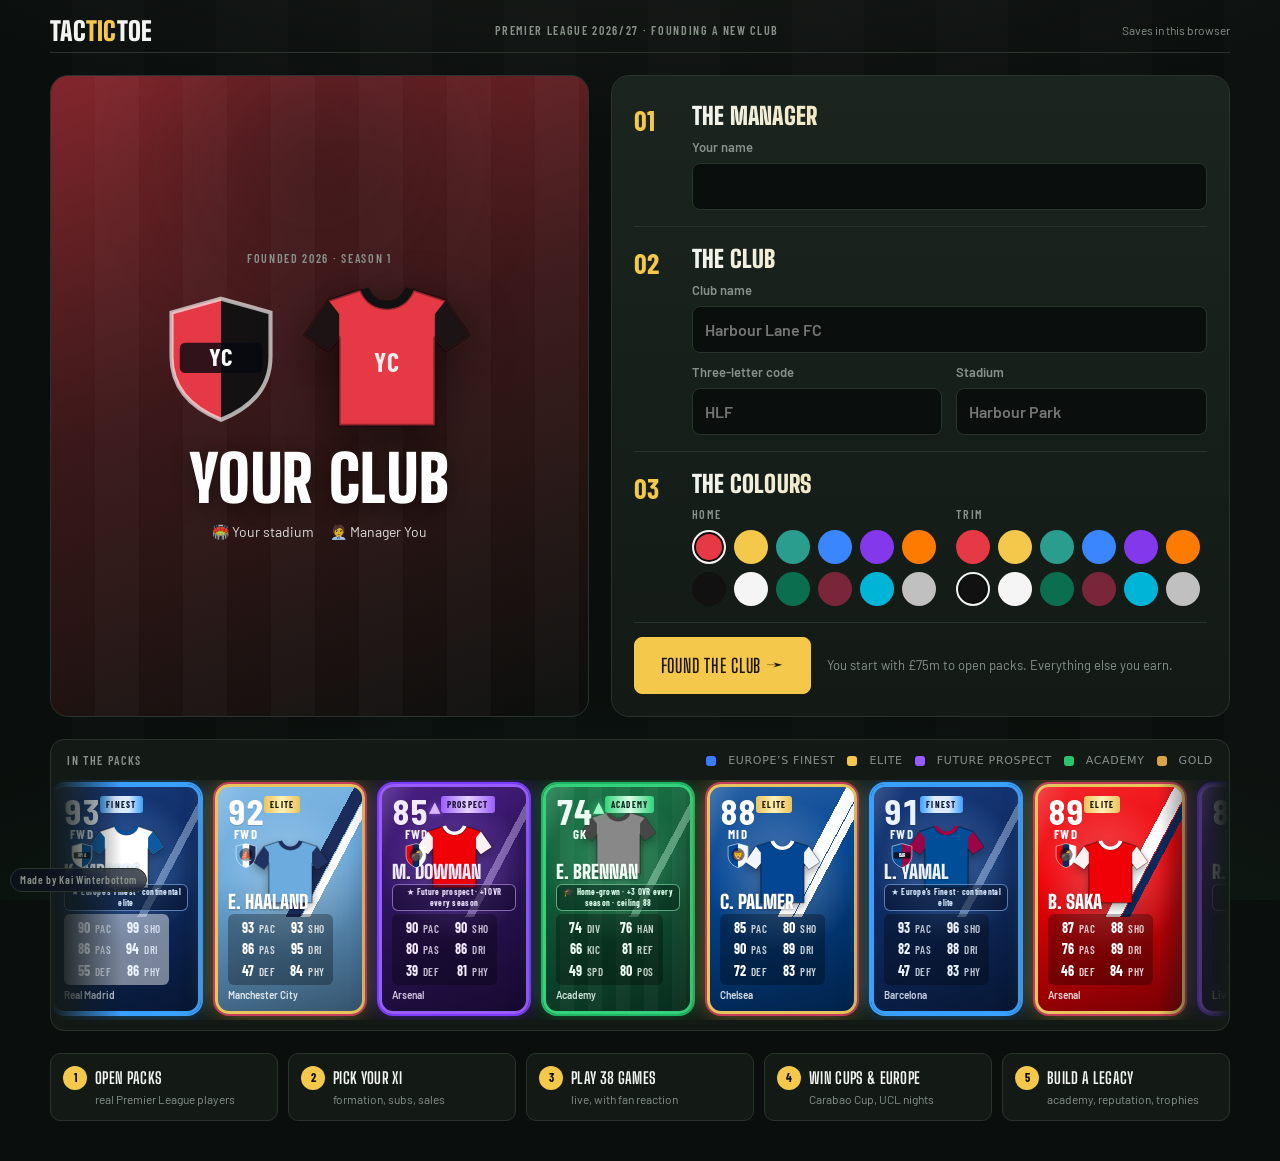
==== commit 7d3412fd: "Fix live scoreboard glitch: founding board class collided with match board The create-club page's .b" ====
--- a/index.html
+++ b/index.html
@@ -744,17 +744,17 @@
 .found{display:flex;flex-direction:column;gap:22px;padding:14px 0 40px;width:min(1180px,100%);margin-inline:auto}
 .found-top{display:flex;align-items:center;justify-content:space-between;gap:14px;padding:6px 0 10px;border-bottom:1px solid var(--line);flex-wrap:wrap}
 .found-main{display:grid;grid-template-columns:minmax(0,1fr) minmax(0,1.15fr);gap:22px;align-items:stretch}
-.board{position:relative;overflow:hidden;border-radius:18px;border:1px solid var(--line);padding:26px 24px;display:flex;flex-direction:column;align-items:center;justify-content:center;text-align:center;gap:14px;min-height:460px;
+.fboard{position:relative;overflow:hidden;border-radius:18px;border:1px solid var(--line);padding:26px 24px;display:flex;flex-direction:column;align-items:center;justify-content:center;text-align:center;gap:14px;min-height:460px;
   background:linear-gradient(160deg,color-mix(in srgb,var(--b1,#e63946) 55%,#0a0e0c) 0%,color-mix(in srgb,var(--b1,#e63946) 22%,#0a0e0c) 45%,#0a0e0c 100%)}
-.board::after{content:"";position:absolute;inset:0;background:repeating-linear-gradient(90deg,transparent 0 44px,rgba(255,255,255,.025) 44px 88px);pointer-events:none}
-.board-glow{position:absolute;width:420px;height:420px;border-radius:50%;top:-120px;background:radial-gradient(circle,color-mix(in srgb,var(--b2,#111) 60%,transparent),transparent 65%);filter:blur(30px);opacity:.6;pointer-events:none}
-.board>:not(.board-glow){position:relative;z-index:1}
-.board-kit{display:flex;align-items:center;gap:26px}
-.board-shirt{position:relative;width:170px;filter:drop-shadow(0 14px 24px rgba(0,0,0,.55))}
-.board-shirt svg{width:100%;height:auto}
-.board-shirt b{position:absolute;left:50%;top:52%;transform:translate(-50%,-50%);font-family:var(--num);font-weight:700;font-size:26px;letter-spacing:.08em;opacity:.9}
-.board-name{font-family:var(--display);font-size:clamp(38px,6vw,64px);line-height:.9;margin:0;text-transform:uppercase;color:#fff;text-shadow:0 4px 18px rgba(0,0,0,.5);word-break:break-word}
-.board-meta{display:flex;gap:16px;flex-wrap:wrap;justify-content:center;font-size:14px;color:rgba(255,255,255,.85)}
+.fboard::after{content:"";position:absolute;inset:0;background:repeating-linear-gradient(90deg,transparent 0 44px,rgba(255,255,255,.025) 44px 88px);pointer-events:none}
+.fboard-glow{position:absolute;width:420px;height:420px;border-radius:50%;top:-120px;background:radial-gradient(circle,color-mix(in srgb,var(--b2,#111) 60%,transparent),transparent 65%);filter:blur(30px);opacity:.6;pointer-events:none}
+.fboard>:not(.fboard-glow){position:relative;z-index:1}
+.fboard-kit{display:flex;align-items:center;gap:26px}
+.fboard-shirt{position:relative;width:170px;filter:drop-shadow(0 14px 24px rgba(0,0,0,.55))}
+.fboard-shirt svg{width:100%;height:auto}
+.fboard-shirt b{position:absolute;left:50%;top:52%;transform:translate(-50%,-50%);font-family:var(--num);font-weight:700;font-size:26px;letter-spacing:.08em;opacity:.9}
+.fboard-name{font-family:var(--display);font-size:clamp(38px,6vw,64px);line-height:.9;margin:0;text-transform:uppercase;color:#fff;text-shadow:0 4px 18px rgba(0,0,0,.5);word-break:break-word}
+.fboard-meta{display:flex;gap:16px;flex-wrap:wrap;justify-content:center;font-size:14px;color:rgba(255,255,255,.85)}
 .founder{display:flex;flex-direction:column;gap:14px;background:linear-gradient(180deg,var(--stand2),var(--stand));border:1px solid var(--line);border-radius:18px;padding:22px}
 .fstep{display:grid;grid-template-columns:44px 1fr;gap:14px;padding:6px 0 16px;border-bottom:1px solid var(--line)}
 .fstep:last-of-type{border-bottom:0}
@@ -777,22 +777,22 @@
 .fsteps li{position:relative;display:flex;flex-direction:column;gap:2px;padding:12px 12px 12px 44px;background:var(--stand);border:1px solid var(--line);border-radius:10px;font-size:12px;color:var(--muted);counter-increment:st}
 .fsteps li::before{content:counter(st);position:absolute;left:12px;top:12px;width:24px;height:24px;border-radius:50%;display:grid;place-items:center;background:var(--flood);color:var(--night);font-family:var(--num);font-weight:700;font-size:12px}
 .fsteps li b{color:var(--chalk);font-family:var(--display);text-transform:uppercase;font-size:16px;letter-spacing:.02em}
-@media (max-width:900px){.found-main{grid-template-columns:1fr}.board{min-height:0;padding:20px 16px;gap:10px}.board-shirt{width:120px}.board-shirt b{font-size:18px}.fsteps{grid-template-columns:1fr 1fr}}
-@media (max-width:560px){.board-kit{gap:16px}.fstep{grid-template-columns:32px 1fr;gap:10px}.fnum{font-size:22px}.founder{padding:16px}.fsteps{grid-template-columns:1fr}}
+@media (max-width:900px){.found-main{grid-template-columns:1fr}.fboard{min-height:0;padding:20px 16px;gap:10px}.fboard-shirt{width:120px}.fboard-shirt b{font-size:18px}.fsteps{grid-template-columns:1fr 1fr}}
+@media (max-width:560px){.fboard-kit{gap:16px}.fstep{grid-template-columns:32px 1fr;gap:10px}.fnum{font-size:22px}.founder{padding:16px}.fsteps{grid-template-columns:1fr}}
 @media (prefers-reduced-motion:reduce){.ticktrack{animation:none}}
 @media (max-width:900px){.found{padding-inline:16px;box-sizing:border-box}}
 @media (max-width:560px){.found-top .eyebrow{display:none}}
 
 /* create-club on phones: compact board strip + swipeable steps (desktop layout unchanged) */
 @media (max-width:900px){
-  .board{display:grid;grid-template-columns:auto 1fr;grid-auto-rows:auto;align-items:center;justify-items:start;text-align:left;gap:4px 14px;padding:14px 16px;min-height:0}
-  .board>.eyebrow{grid-column:2;font-size:10px}
-  .board-kit{grid-column:1;grid-row:1/span 3;gap:8px}
-  .board-kit>svg{width:58px;height:auto}
-  .board-shirt{width:62px}
-  .board-shirt b{font-size:11px}
-  .board-name{grid-column:2;font-size:clamp(26px,8vw,38px)}
-  .board-meta{grid-column:2;justify-content:flex-start;gap:6px 12px;font-size:12px}
+  .fboard{display:grid;grid-template-columns:auto 1fr;grid-auto-rows:auto;align-items:center;justify-items:start;text-align:left;gap:4px 14px;padding:14px 16px;min-height:0}
+  .fboard>.eyebrow{grid-column:2;font-size:10px}
+  .fboard-kit{grid-column:1;grid-row:1/span 3;gap:8px}
+  .fboard-kit>svg{width:58px;height:auto}
+  .fboard-shirt{width:62px}
+  .fboard-shirt b{font-size:11px}
+  .fboard-name{grid-column:2;font-size:clamp(26px,8vw,38px)}
+  .fboard-meta{grid-column:2;justify-content:flex-start;gap:6px 12px;font-size:12px}
   .fsteps{display:flex;overflow-x:auto;scrollbar-width:none;padding-bottom:4px;scroll-snap-type:x proximity}
   .fsteps li{flex:0 0 178px;scroll-snap-align:start}
 }
@@ -2029,7 +2029,7 @@
     </header>
 
     <div class="found-main">
-      <section class="board" id="pv" aria-live="polite"></section>
+      <section class="fboard" id="pv" aria-live="polite"></section>
 
       <form id="create" class="founder" novalidate>
         <div class="fstep"><span class="fnum">01</span><div class="fbody">
@@ -2075,11 +2075,11 @@
   const n=draft.name.trim()||"Your Club", s=(draft.short||shortFrom(n)).toUpperCase(), st=draft.stadium.trim()||(draft.name.trim()?draft.name.trim()+" Stadium":"Your stadium"), m=draft.manager.trim()||"You";
   const pv=$("#pv"); if(!pv) return;
   pv.style.setProperty("--b1",draft.c1); pv.style.setProperty("--b2",draft.c2);
-  pv.innerHTML = `<div class="board-glow"></div>
+  pv.innerHTML = `<div class="fboard-glow"></div>
     <span class="eyebrow">Founded 2026 · Season 1</span>
-    <div class="board-kit">${crest(draft.c1,draft.c2,s,110)}<div class="board-shirt">${shirt(draft.c1,draft.c2)}<b style="color:${readable(draft.c1)}">${esc(s)}</b></div></div>
-    <h1 class="board-name">${esc(n)}</h1>
-    <div class="board-meta"><span>🏟️ ${esc(st)}</span><span>🧑‍💼 Manager ${esc(m)}</span></div>`;
+    <div class="fboard-kit">${crest(draft.c1,draft.c2,s,110)}<div class="fboard-shirt">${shirt(draft.c1,draft.c2)}<b style="color:${readable(draft.c1)}">${esc(s)}</b></div></div>
+    <h1 class="fboard-name">${esc(n)}</h1>
+    <div class="fboard-meta"><span>🏟️ ${esc(st)}</span><span>🧑‍💼 Manager ${esc(m)}</span></div>`;
 }
 function bindGate(){
   const f=$("#create"); if(!f) return;
@@ -2706,7 +2706,7 @@
     minute=90; paintStats();
     sc.textContent=gh+"\u2013"+ga; clk.textContent="FT";
     if(o.motm){ const mo=document.createElement("div"); mo.className="motm";
-      mo.innerHTML=`<span class="motmlab">\u2b50 Player of the match</span><b class="motmn">${esc(o.motm.n)}</b><span class="motmr">${o.motm.rating}</span>${o.motm.goals?`<span class="motmg">\u26bd ${o.motm.goals}</span>`:""}`;
+      mo.innerHTML=`<span class="motmlab">\u2b50 Player of the match</span><b class="motmn">${esc(surname(o.motm.n))}</b><span class="motmr">${o.motm.rating}</span>${o.motm.goals?`<span class="motmg">\u26bd ${o.motm.goals}</span>`:""}`;
       ov.insertBefore(mo, ov.querySelector(".row")); }
     const row=ov.querySelector(".row");
     row.innerHTML=`<span style="font-family:var(--display);font-size:26px;text-transform:uppercase;color:${o.color}">${esc(o.word)}</span><span class="muted">${esc(o.note)}</span><button class="btn primary" id="cont">${o.social?"See the reaction \ud83d\udcac":"Continue \u25b6"}</button>`;
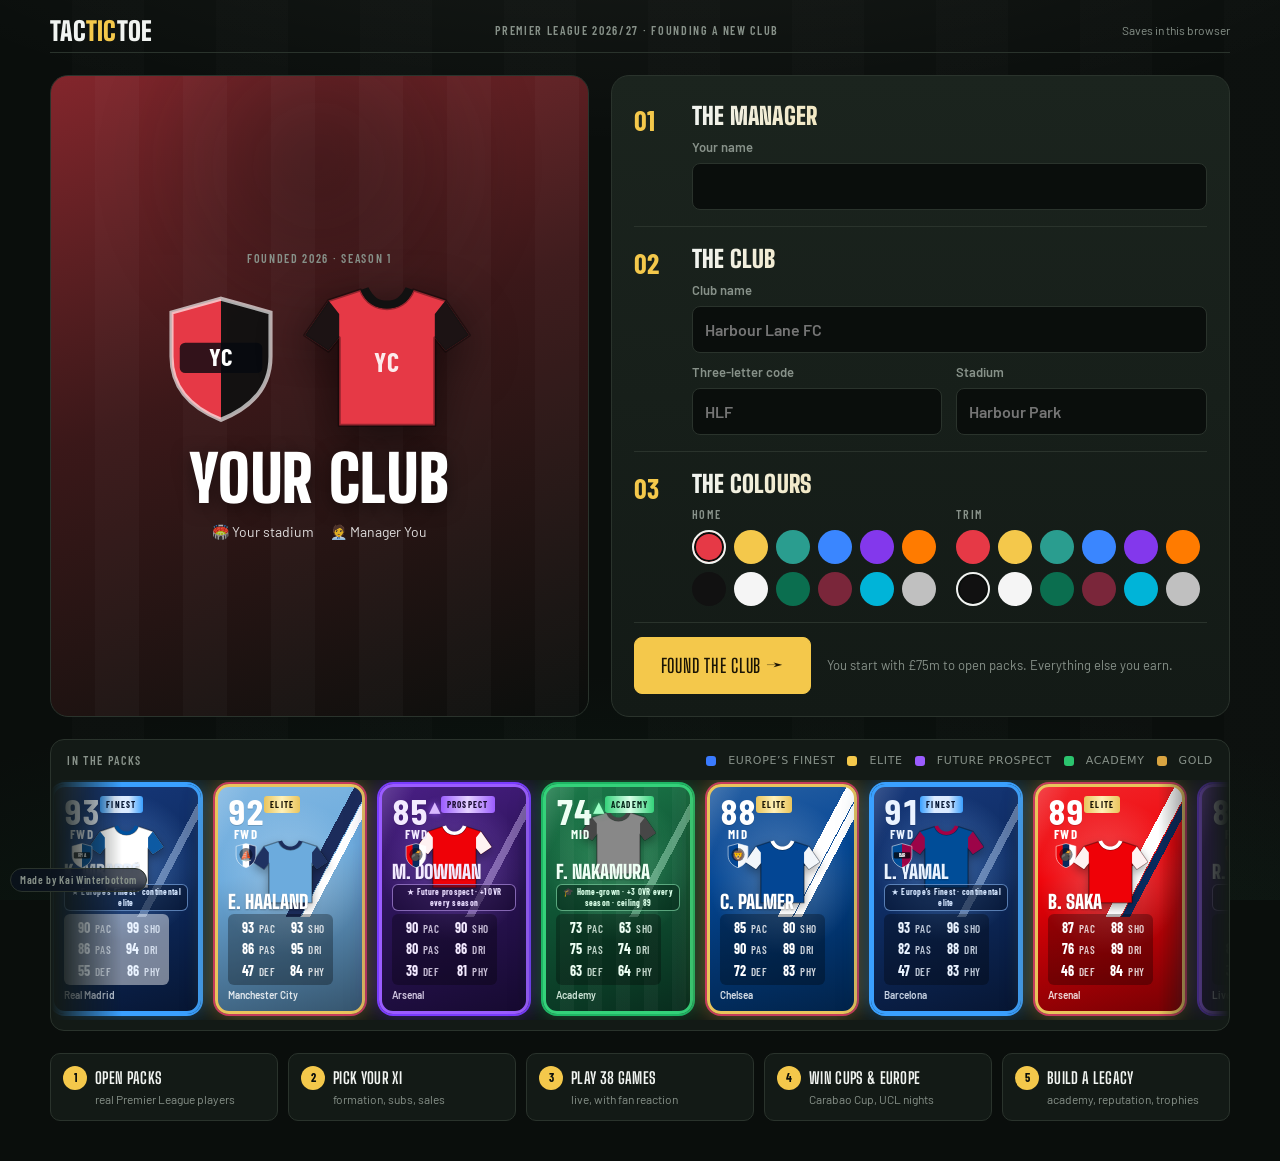
==== commit 3c395d50: "Packs land on the bench; duplicates are now possible and must be sold - Pack pulls no longer auto-pr" ====
--- a/index.html
+++ b/index.html
@@ -796,6 +796,13 @@
   .fsteps{display:flex;overflow-x:auto;scrollbar-width:none;padding-bottom:4px;scroll-snap-type:x proximity}
   .fsteps li{flex:0 0 178px;scroll-snap-align:start}
 }
+
+/* duplicates */
+.card .tag.dupe{color:#ff8a6a;border-color:#ff8a6a}
+.chip.dupe{border-color:#ff8a6a;color:#ff8a6a}
+.chip.dupe[aria-pressed="true"]{background:#ff8a6a;color:var(--night)}
+.dupebar{display:flex;align-items:center;justify-content:space-between;gap:12px;flex-wrap:wrap;padding:10px 12px;border:1px solid #ff8a6a;border-radius:10px;background:rgba(255,138,106,.08);font-size:13px}
+.dupebar b{color:#ff8a6a}
 </style>
 </head>
 <body>
@@ -988,8 +995,8 @@
 }
 // Draw a real player near the target rating that the club doesn't already own.
 function drawReal(target,lo,hi,minOvr,pos){
-  const owned=new Set(S.squad.map(p=>p.rid).filter(Boolean));
-  let free=POOL.filter(p=>!owned.has(p.rid)&&p.ovr>=Math.max(lo,minOvr||0)&&p.ovr<=hi);
+  // duplicates are allowed: packs don't know what you already own, so copies land on the bench to be sold
+  let free=POOL.filter(p=>p.ovr>=Math.max(lo,minOvr||0)&&p.ovr<=hi);
   if(pos){ const fp=free.filter(p=>p.pos===pos); if(fp.length) free=fp; }
   if(!free.length) return null;
   let best=null;
@@ -998,7 +1005,7 @@
   p.n=best.n; p.rid=best.rid; p.club=best.club; p.a=attrsFor(best.ovr,best.pos,best.rid);
   return p;
 }
-// A pack always returns a REAL player: strict draw, then nearest unowned real player.
+// A pack always returns a REAL player: strict draw, then nearest real player.
 function drawRealPack(target,lo,hi,minOvr,pos){
   return drawReal(target,lo,hi,minOvr,pos) || drawReal(target,0,99,0,pos) || drawReal(target,0,99,0) || null;
 }
@@ -1064,8 +1071,7 @@
 }
 function clubOf(p){ return p.club!=null ? CLUBS[p.club] : null }
 function drawProspect(){
-  const owned=new Set(S.squad.map(p=>p.rid).filter(Boolean));
-  const free=PROSPECTS.filter(x=>x.club>=0 && !owned.has(x.rid));
+  const free=PROSPECTS.filter(x=>x.club>=0);
   if(!free.length) return null;
   const b=pick(free), q=makePlayer(PROSPECT_BASE,b.pos);
   q.n=b.n; q.rid=b.rid; q.club=b.club; q.prospect=true; q.baseSeason=S.season;
@@ -1073,8 +1079,7 @@
   return q;
 }
 function drawUCL(){
-  const owned=new Set(S.squad.map(p=>p.rid).filter(Boolean));
-  const free=UCL.filter(x=>!owned.has(x.rid));
+  const free=UCL.slice();
   if(!free.length) return null;
   const b=pick(free), q=makePlayer(b.ovr,b.pos);
   q.n=b.n; q.rid=b.rid; q.ucl=true; q.k1=b.k1; q.k2=b.k2; q.csh=b.csh; q.cname=b.cname; q.club=null;
@@ -1215,16 +1220,19 @@
 const injuredSquad = () => S.squad.filter(isInjured);
 function slots(){ return FORMATIONS[S.formation] }
 function effective(p,slotPos){ if(!p) return 0; return p.pos===slotPos? p.ovr : p.ovr - (p.pos==="GK"||slotPos==="GK"?35:12) }
+// A card is a duplicate when an earlier card in the squad has the same real-player id.
+function isDupe(p){ if(!p||!p.rid) return false; const first=S.squad.find(x=>x.rid===p.rid); return !!first && first.id!==p.id; }
+function dupeCount(){ return S.squad.filter(isDupe).length; }
 function autoPick(){
-  const used=new Set(), sl=slots(), xi=sl.map(()=>null), fit=p=>!used.has(p.id)&&!isInjured(p);
+  const used=new Set(), usedRid=new Set(), sl=slots(), xi=sl.map(()=>null), fit=p=>!used.has(p.id)&&!isInjured(p)&&!(p.rid&&usedRid.has(p.rid));
   sl.forEach(([pos],i)=>{
     const best=S.squad.filter(p=>fit(p)&&p.pos===pos).sort((a,b)=>b.ovr-a.ovr)[0];
-    if(best){used.add(best.id); xi[i]=best.id}
+    if(best){used.add(best.id); if(best.rid) usedRid.add(best.rid); xi[i]=best.id}
   });
   sl.forEach(([pos],i)=>{
     if(xi[i]) return;
     const best=S.squad.filter(fit).sort((a,b)=>effective(b,pos)-effective(a,pos))[0];
-    if(best){used.add(best.id); xi[i]=best.id}
+    if(best){used.add(best.id); if(best.rid) usedRid.add(best.rid); xi[i]=best.id}
   });
   S.xi = xi;
 }
@@ -1335,7 +1343,7 @@
     ${(p.prospect||p.ucl||acad)&&!opts.sm?`<div class="pnote">${p.prospect?"\u2605 Future prospect \u00b7 +1 OVR every season":p.ucl?"\u2605 Europe\u2019s Finest \u00b7 continental elite":`\ud83c\udf93 Home-grown \u00b7 +3 OVR every season${p.potential?" \u00b7 ceiling "+p.potential:""}`}</div>`:""}
     <div class="attrs">${at.map(([k,v])=>`<div><b>${v}</b><span>${k}</span></div>`).join("")}</div>
     <div class="foot"><span>${p.ucl?esc(p.cname):c?esc(c[0]):(S?esc(S.club.name)+" Academy":"Academy")}</span></div>
-    ${opts.tag?`<span class="tag">${opts.tag}</span>`:""}
+    ${opts.tag?`<span class="tag">${opts.tag}</span>`:(S&&isDupe(p))?`<span class="tag dupe">DUPE</span>`:""}
   </button>`;
 }
 let toastT;
@@ -1535,7 +1543,7 @@
   const bench = S.squad.filter(p=>!inXI.has(p.id));
   const injured = bench.filter(isInjured);
   const benchFit = bench.filter(p=>!isInjured(p));
-  const list = benchFit.filter(p=>ui.filter==="ALL"||p.pos===ui.filter).sort((a,b)=>POS.indexOf(a.pos)-POS.indexOf(b.pos)||b.ovr-a.ovr);
+  const list = benchFit.filter(p=>ui.filter==="ALL"||(ui.filter==="DUPE"?isDupe(p):p.pos===ui.filter)).sort((a,b)=>POS.indexOf(a.pos)-POS.indexOf(b.pos)||b.ovr-a.ovr);
   const sel = ui.sel && byId(ui.sel);
   return `<div class="grid2">
     <section class="panel stack pitchpanel">
@@ -1574,7 +1582,8 @@
         <div class="row"><button class="btn small primary" data-act="subin" data-id="${sel.id}" style="font-size:14px;padding:8px 14px">Bring into XI</button><button class="btn small danger" data-act="sell" data-id="${sel.id}" ${S.squad.length<=11?"disabled":""}>Sell for ${money(value(sel.ovr))}</button><button class="btn small" data-act="desel">Close</button></div></div></div>`:""}
       <div class="panel stack">
         <div class="row" style="justify-content:space-between"><span class="eyebrow">${subMode?"Tap a substitute":"Substitutes"} · ${benchFit.length} available</span>
-        <div class="filters">${["ALL"].concat(POS).map(f=>`<button class="chip" data-act="filter" data-f="${f}" aria-pressed="${ui.filter===f}">${f==="ALL"?"All":f}</button>`).join("")}</div></div>
+        <div class="filters">${["ALL"].concat(POS).map(f=>`<button class="chip" data-act="filter" data-f="${f}" aria-pressed="${ui.filter===f}">${f==="ALL"?"All":f}</button>`).join("")}${dupeCount()?`<button class="chip dupe" data-act="filter" data-f="DUPE" aria-pressed="${ui.filter==="DUPE"}">Dupes · ${dupeCount()}</button>`:""}</div></div>
+      ${dupeCount()?`<div class="dupebar"><span>You hold <b>${dupeCount()}</b> duplicate card${dupeCount()>1?"s":""}. Duplicates sit on the bench and can’t join the XI alongside the original — sell them for their value.</span><button class="btn small" data-act="sell-dupes">Sell all duplicates</button></div>`:""}
         <div class="squadgrid">${list.map(p=>card(p,{sm:true,act:"pcard",sel:ui.sel===p.id,subin:subMode})).join("")||`<p class="muted">${bench.length?"No subs in this position.":"Everyone is in your starting XI. Open packs to add depth."}</p>`}</div>
         <p class="muted" style="margin:0;font-size:12px">${S.squad.length}/${MAX_SQUAD} players signed · 11 in your XI, ${benchFit.length} on the bench${injured.length?` · ${injured.length} injured`:""}</p>
       </div>
@@ -1606,7 +1615,10 @@
 }
 function ordinalPos(n){ return n>0?ordinal(n):"\u2014"; }
 const CHANGELOG = [
-  {tag:"NEW", accent:"#4f7cff", date:"Latest", title:"Two-legged European ties & the Carabao Cup",
+  {tag:"CHANGED", accent:"var(--c-orange)", date:"Latest", title:"Packs go to the bench",
+   body:"New cards no longer walk straight into your XI, and duplicates are now a thing.",
+   items:["Every pack pull lands on the bench. Use Pick team or the Best XI button on the Squad tab to promote them.","Packs can now hand you a player you already own. Duplicates are badged DUPE, can’t start alongside the original, and sell for their full value.","Squad tab gets a Dupes filter and a one-tap Sell all duplicates button."]},
+  {tag:"NEW", accent:"#4f7cff", date:"Recent", title:"Two-legged European ties & the Carabao Cup",
    body:"Europe now plays home and away, and the domestic cup carries its proper name.",
    items:["Champions League, Europa League and Conference League knockout rounds are two legs — one at home, one away — with the final still a one-off. Aggregate score decides, penalties if it's level.","Both legs appear on the calendar and in the bracket, with the first-leg score shown before the return.","The League Cup is now the Carabao Cup everywhere in the game.","On phones the club header no longer pins to the top — it scrolls away with the page so each screen gets the full height.","Home-grown academy players now improve +3 overall every season (up from +1), still capped at their ceiling.","The create-a-club page has been redesigned: a big wordmark, a live founding board that paints your crest, shirt and name in your colours as you type, a three-step form, and a scrolling ticker of the cards in the packs.","Player names now show as initial plus surname everywhere — B. Saka, V. van Dijk, E. Haaland."]},
   {tag:"NEW", accent:"var(--flood)", date:"Recent", title:"26/27 database & the sack",
@@ -2121,6 +2133,8 @@
     case "pcard": {
       const id=el.dataset.id;
       if(ui.slot!==null){
+        const np0=byId(id);
+        if(np0&&np0.rid&&S.xi.some((x,k)=>x&&k!==ui.slot&&x!==id&&byId(x)&&byId(x).rid===np0.rid)){ toast(`${surname(np0.n)} is already in your XI \u2014 sell the duplicate instead.`); return; }
         const prev=S.xi.indexOf(id);
         if(prev>=0) S.xi[prev]=S.xi[ui.slot];
         S.xi[ui.slot]=id; ui.slot=null; ui.sel=null; save();
@@ -2131,6 +2145,7 @@
     case "subin": {
       const p=byId(el.dataset.id); if(!p) return;
       if(isInjured(p)){ toast(`${surname(p.n)} is injured and can't be selected.`); return; }
+      if(p.rid && S.xi.some(id=>id&&byId(id)&&byId(id).rid===p.rid)){ toast(`${surname(p.n)} is already in your XI \u2014 sell the duplicate instead.`); return; }
       const sls=slots();
       let idx = sls.findIndex(([pos],i)=>!S.xi[i] && pos===p.pos);
       if(idx<0) idx = sls.findIndex((x,i)=>!S.xi[i]);
@@ -2150,6 +2165,7 @@
       toast(`Sold ${surname(pl.n)} for ${money(fee)} \u2014 straight into the bank.`); break;
     }
     case "filter": ui.filter=el.dataset.f; render(); break;
+    case "sell-dupes": { let n=0, fee=0; const keep=[]; const seen=new Set(); S.squad.slice().sort((a,b)=>b.ovr-a.ovr).forEach(p=>{ if(p.rid&&seen.has(p.rid)&&!S.xi.includes(p.id)){ n++; fee+=value(p.ovr); } else { keep.push(p.id); if(p.rid) seen.add(p.rid); } }); if(!n){ toast("No duplicates to sell."); break; } S.squad=S.squad.filter(p=>keep.includes(p.id)); S.budget+=fee; save(); render(); toast(`Sold ${n} duplicate${n>1?"s":""} for ${money(fee)}.`); break; }
     case "collfilter": ui.collFilter=el.dataset.f; render(); window.scrollTo(0,0); break;
     case "reset": ui.confirmReset=true; render(); break;
     case "reset-no": ui.confirmReset=false; render(); break;
@@ -2245,8 +2261,8 @@
     seal.classList.add("shake");
     setTimeout(()=>{
       ov.innerHTML=`<span class="eyebrow">${pk.name} pack · ${got.length} players</span>
-        <div class="reveal">${got.map((p,i)=>`<div class="flip" data-i="${i}"><div class="in"><div class="back ${pk.foil}"><span>?</span></div><div class="front">${card(p)}</div></div></div>`).join("")}</div>
-        <div class="row" id="pkact" hidden><button class="btn primary" id="done">Add to squad</button></div>
+        <div class="reveal">${got.map((p,i)=>`<div class="flip" data-i="${i}"><div class="in"><div class="back ${pk.foil}"><span>?</span></div><div class="front">${card(p,{tag:isDupe(p)?"DUPLICATE":null})}</div></div></div>`).join("")}</div>
+        <div class="row" id="pkact" hidden><button class="btn primary" id="done">Send to the bench</button></div>
         <p class="muted" id="pkmsg" style="margin:0"></p>`;
       const flips=[...ov.querySelectorAll(".flip")];
       const reduce=matchMedia("(prefers-reduced-motion: reduce)").matches;
@@ -2256,7 +2272,7 @@
         const b=top, ucp=got.find(x=>x.ucl), prp=got.find(x=>x.prospect); ov.querySelector("#pkmsg").textContent = ucp?`\u2b50 EUROPE\u2019S FINEST card! ${ucp.n} (${ucp.ovr} ${ucp.pos}) \u2014 a European superstar joins you!`:prp?`\u2b50 Future prospect signed: ${prp.n} \u2014 starts ${prp.ovr}, rises +1 every season!`:b.ovr>=86?`Elite signing: ${b.n}, rated ${b.ovr}.`:`Best pull: ${b.n} (${b.ovr} ${b.pos}).`;
         ov.querySelector("#done").focus();
       }, reduce?50:350+flips.length*520+600);
-      ov.querySelector("#done").addEventListener("click",()=>{ov.remove();autoPickIfBetter();render()});
+      ov.querySelector("#done").addEventListener("click",()=>{ov.remove();render();const d=got.filter(isDupe).length;toast(d?`${got.length} new cards on the bench \u2014 ${d} duplicate${d>1?"s":""} to sell from the Squad tab.`:`${got.length} new cards on the bench. Pick them on the Squad tab.`)});
     }, matchMedia("(prefers-reduced-motion: reduce)").matches?0:480);
   });
 }
